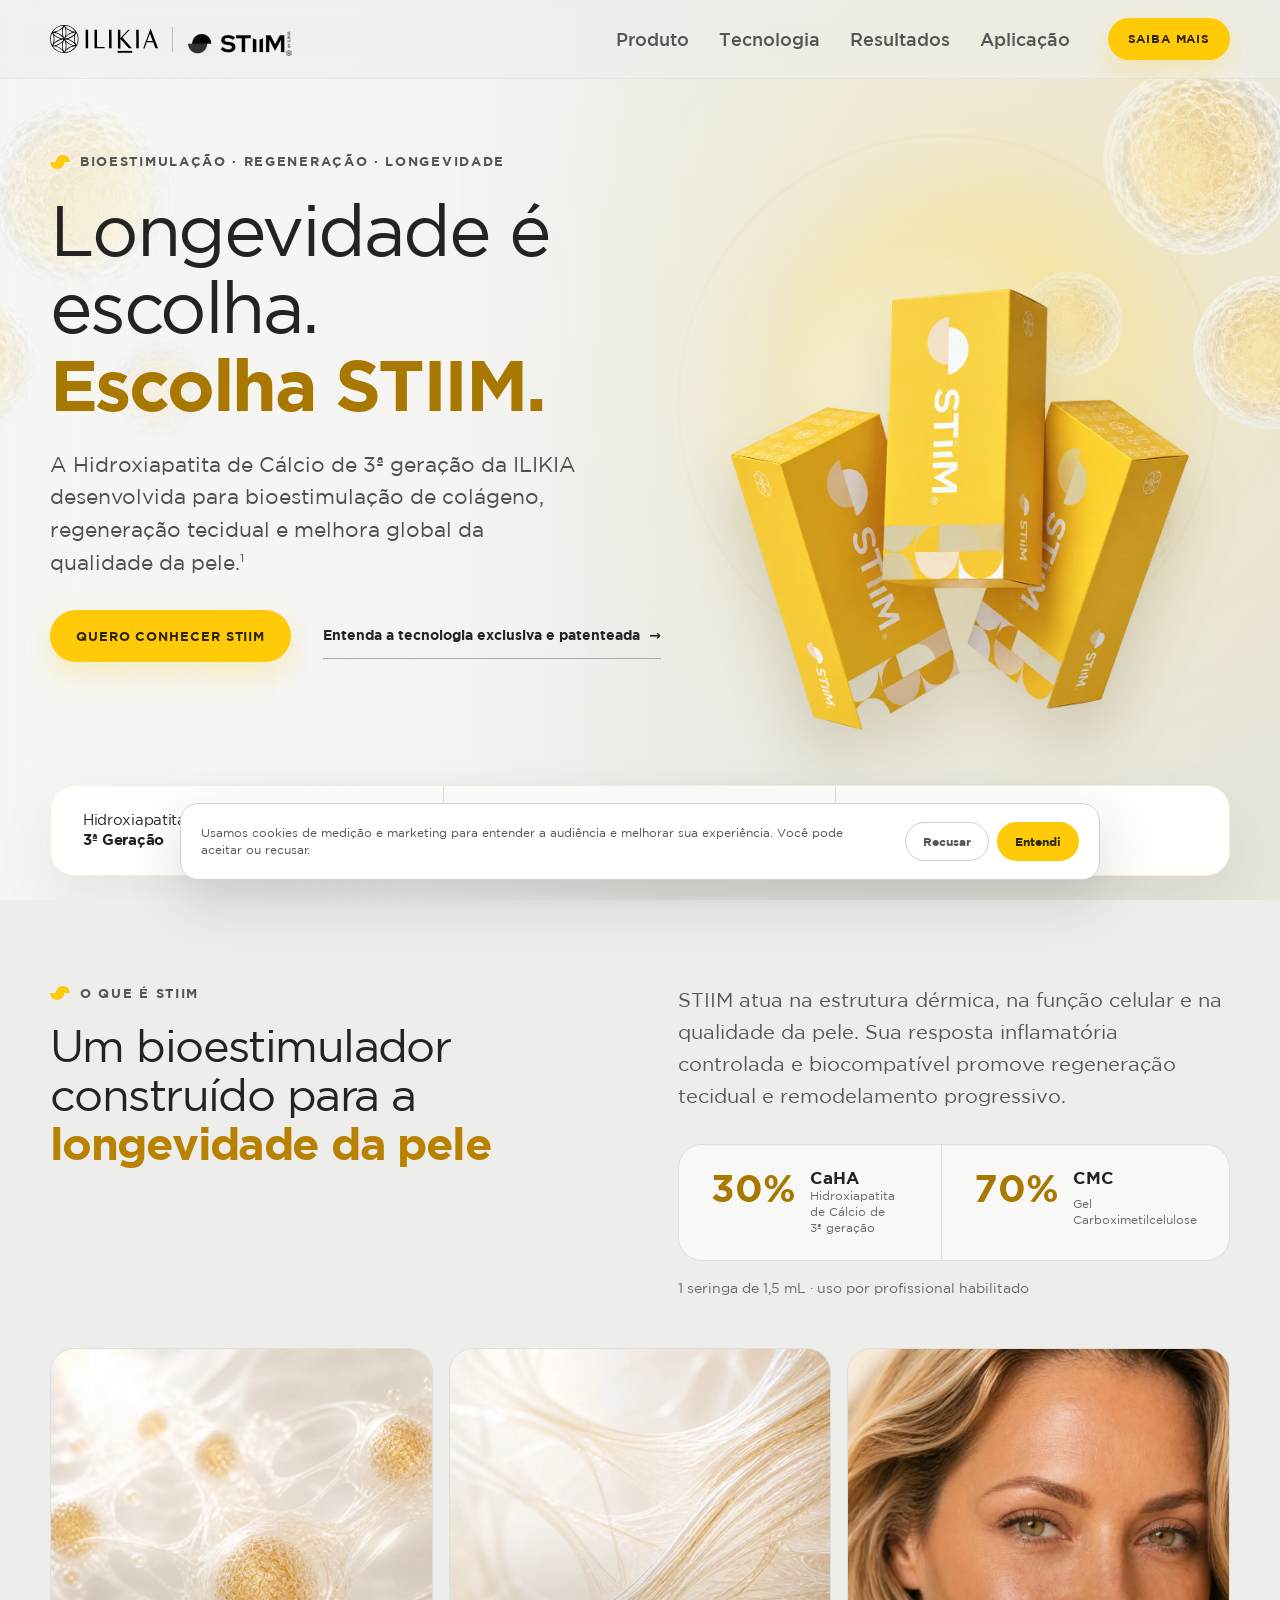
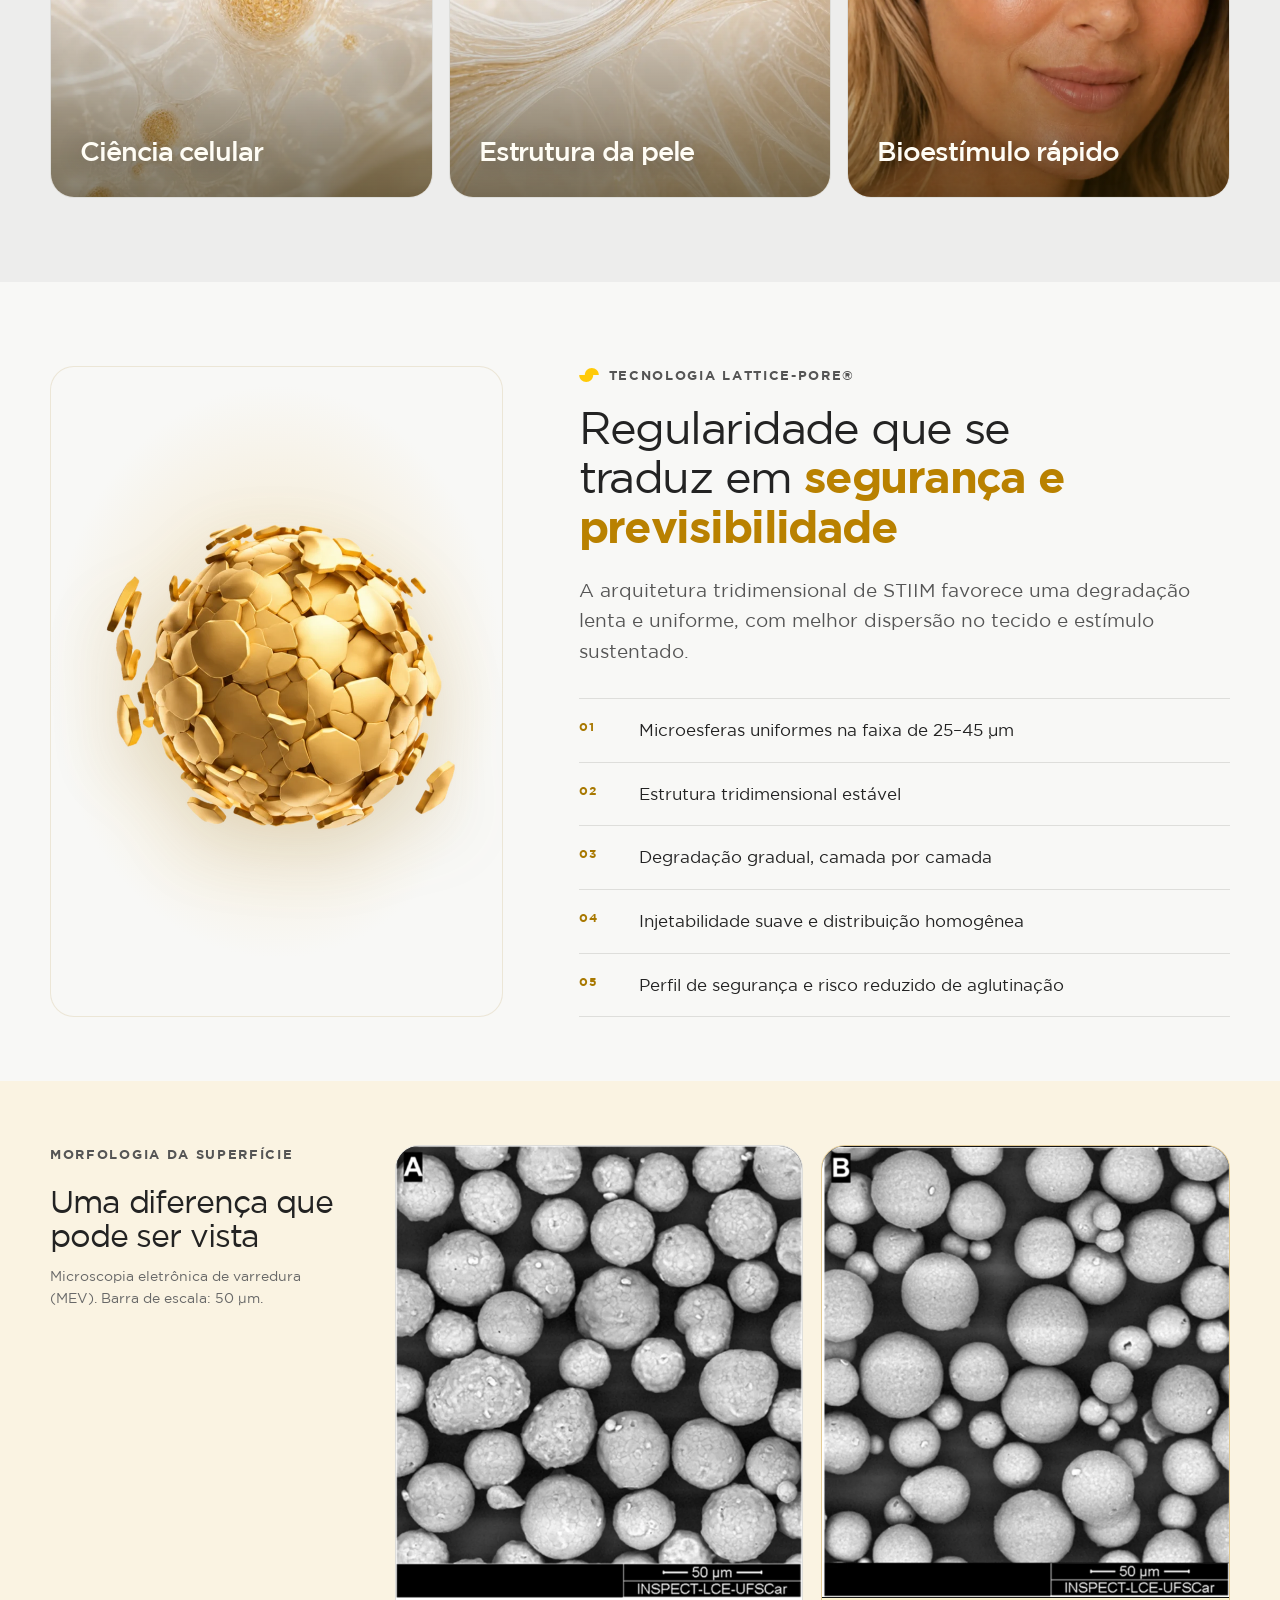
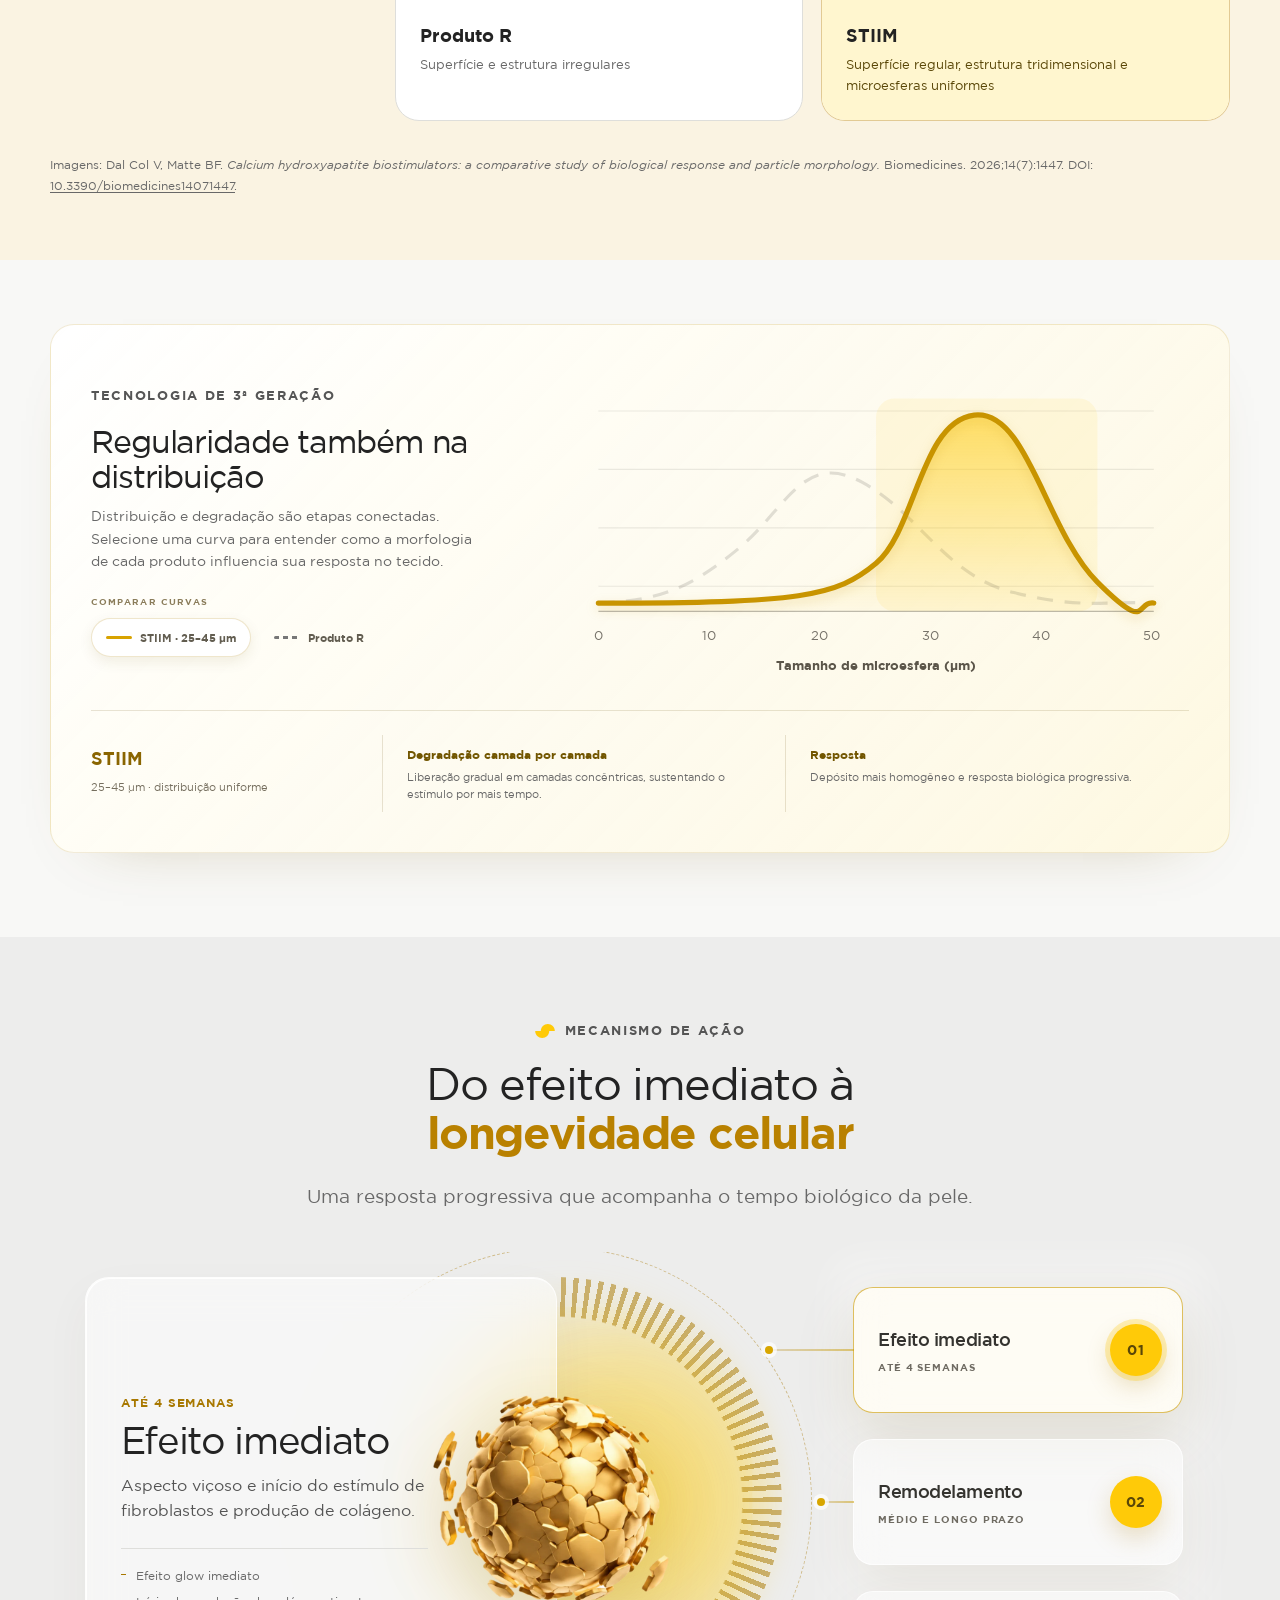
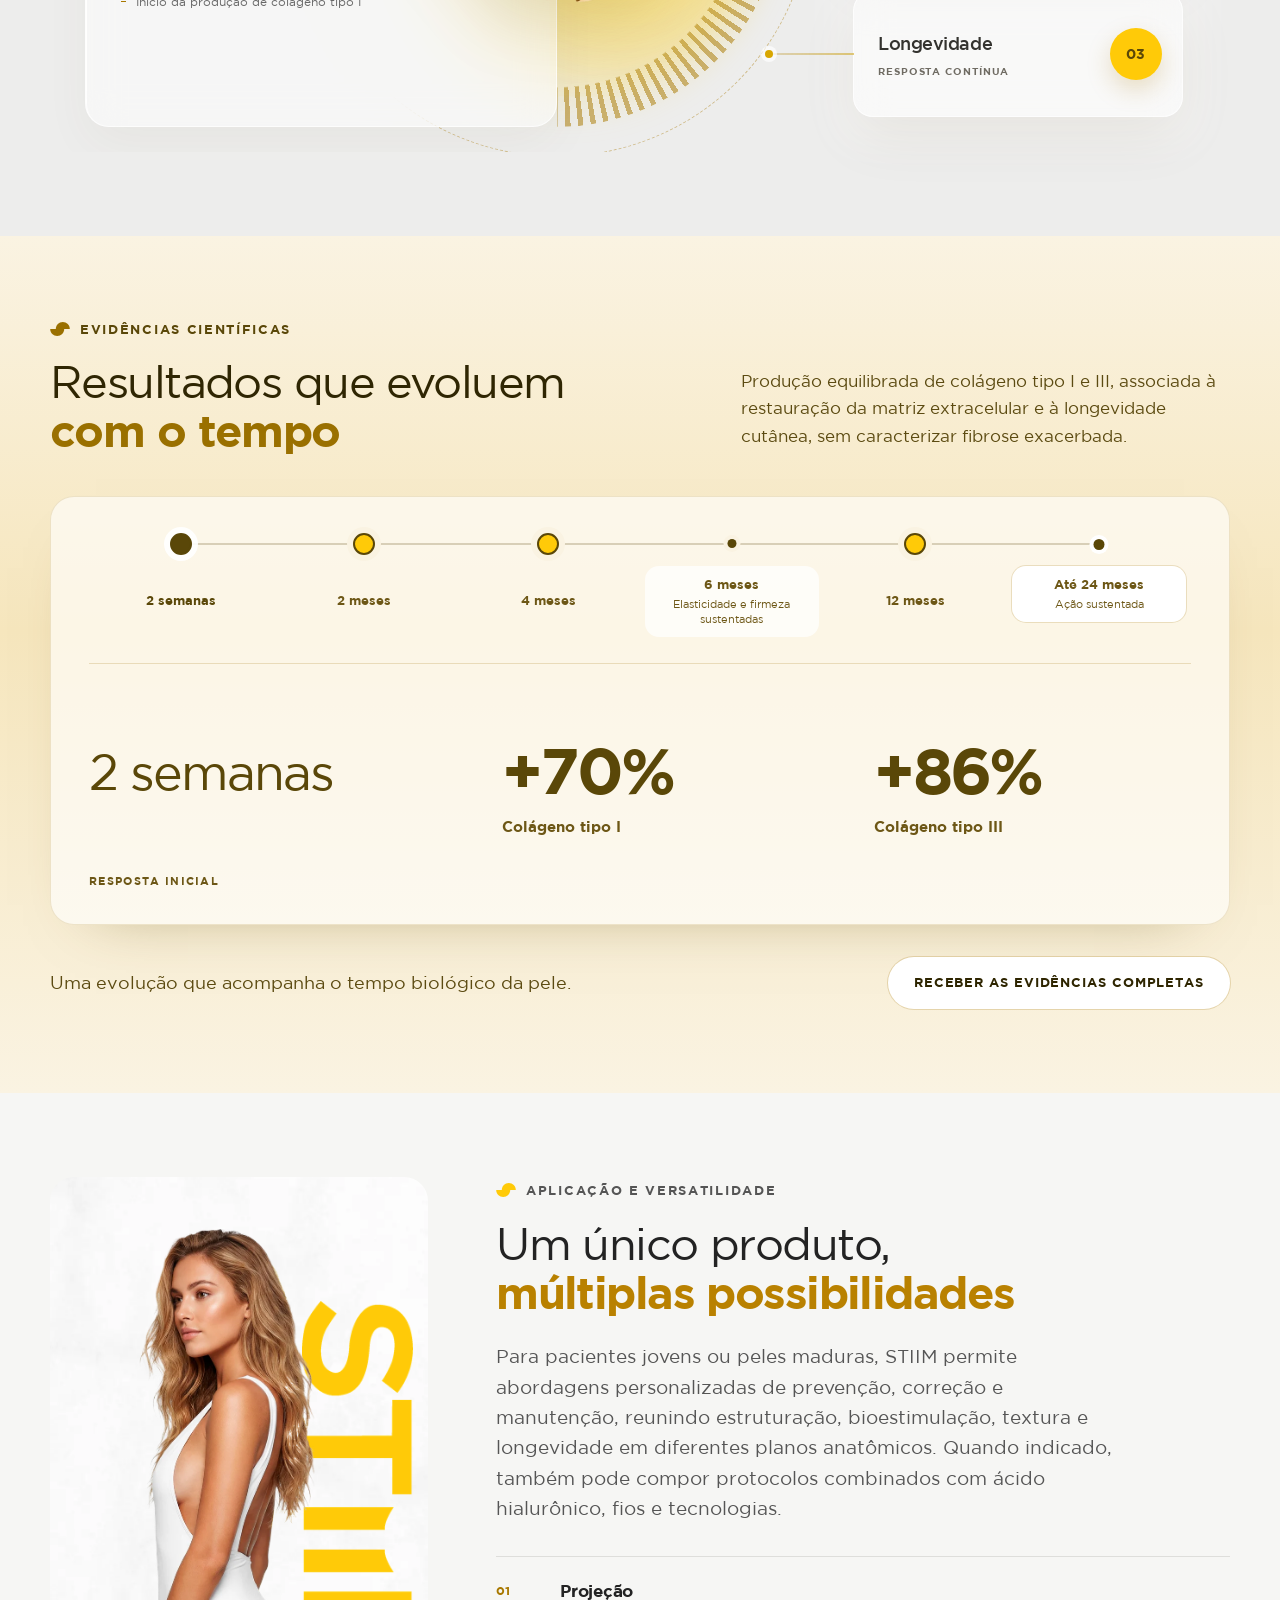
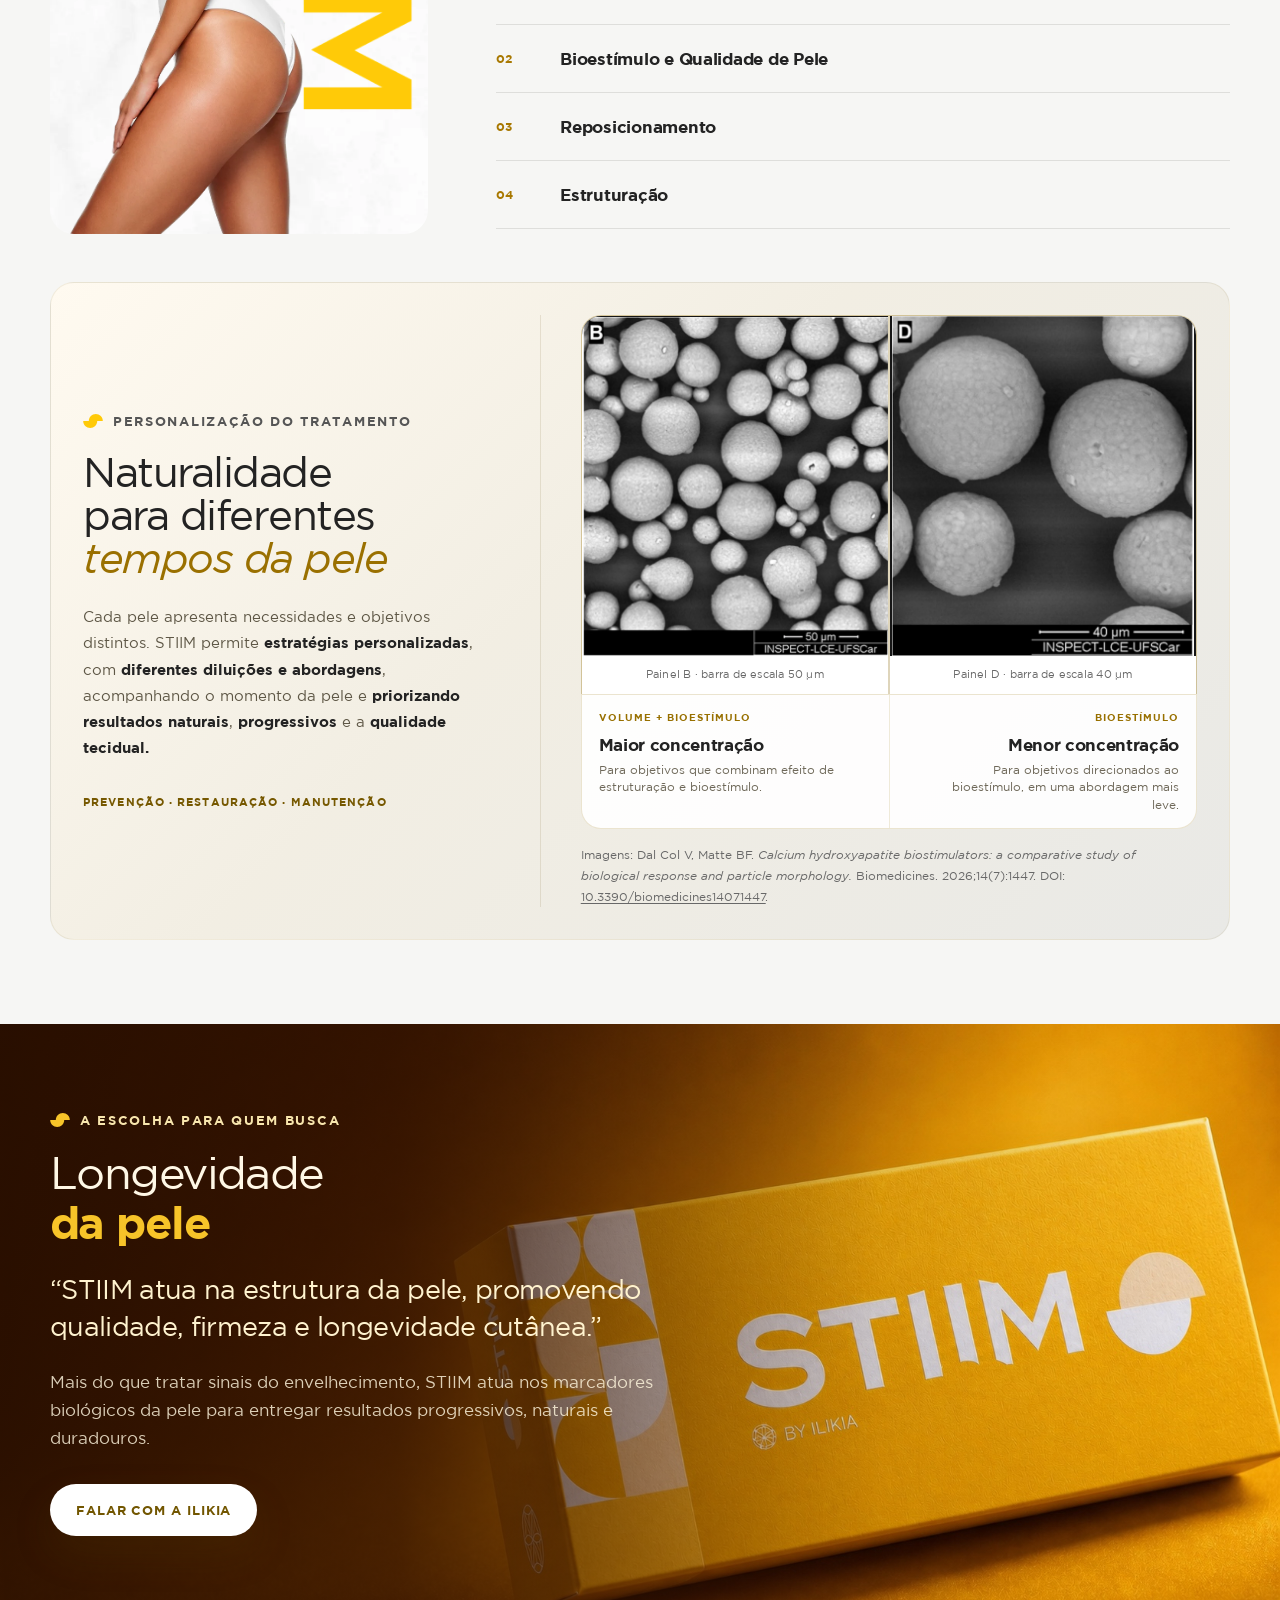
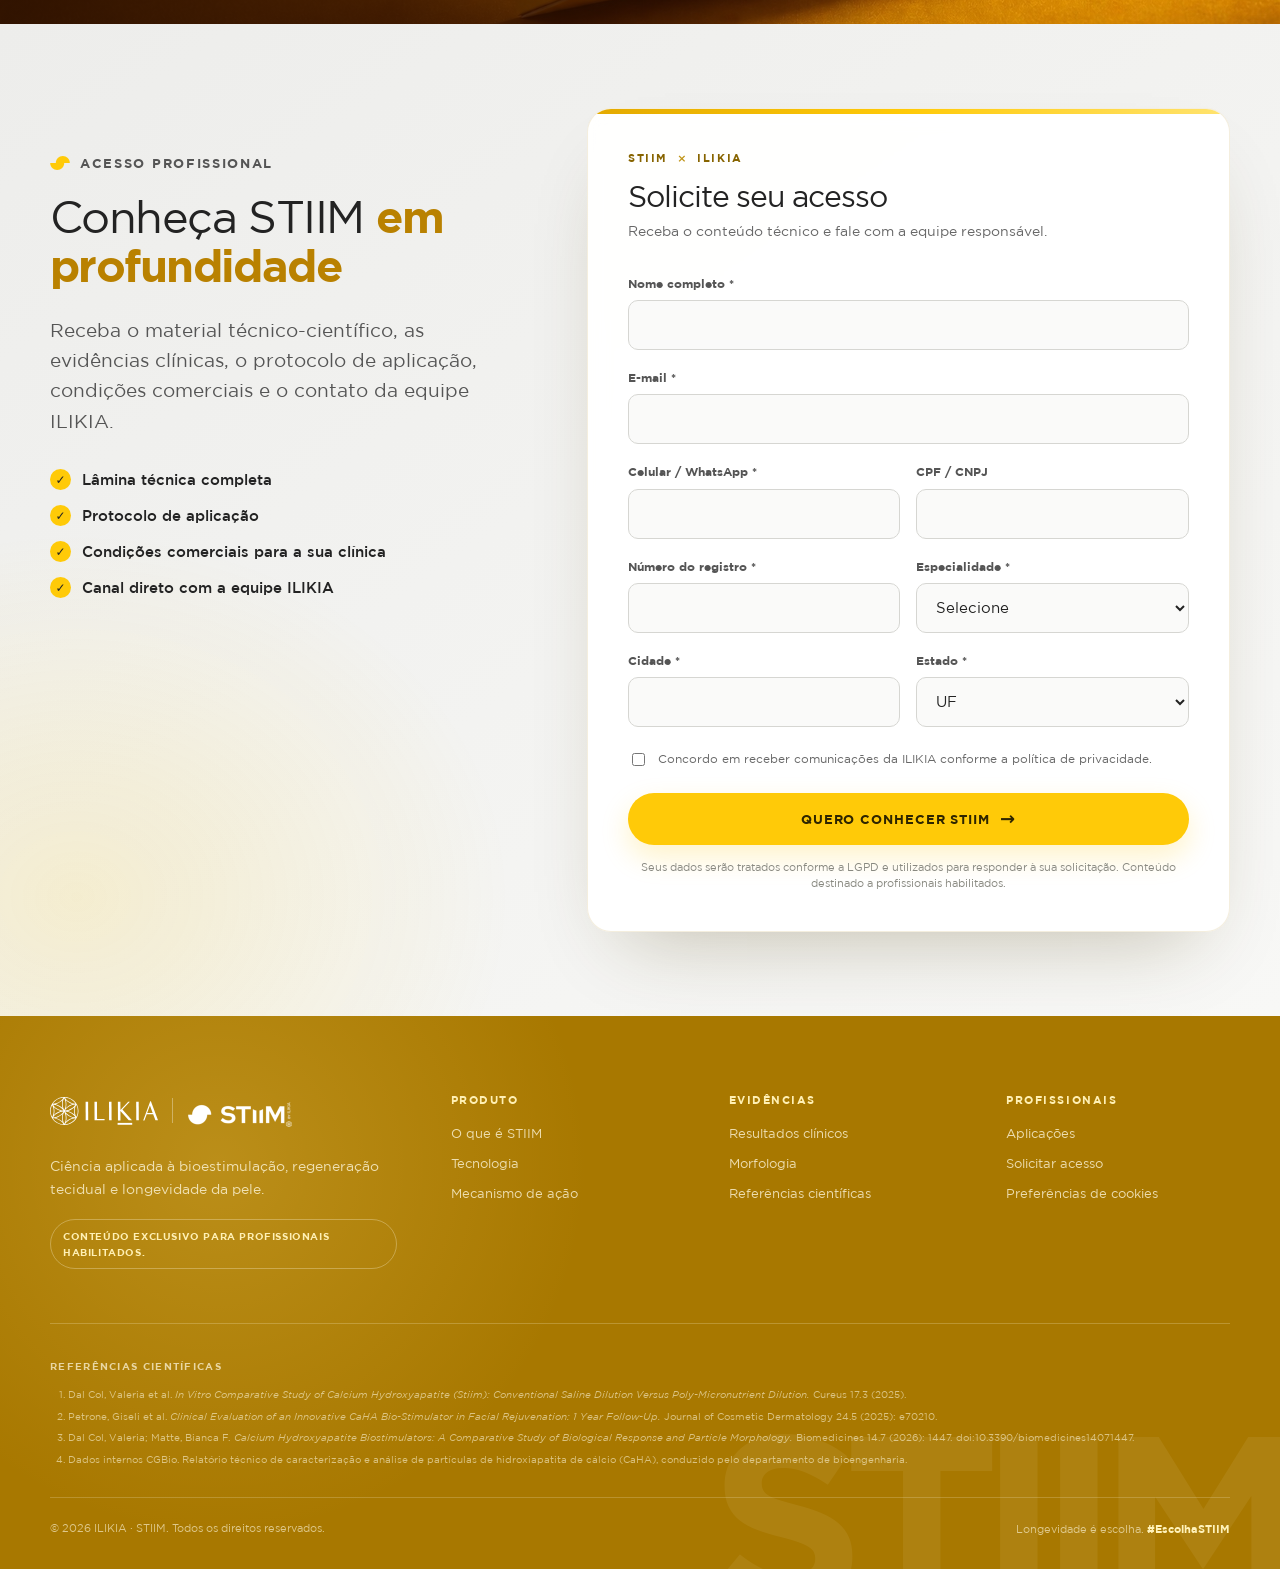
==== index.html @ 9bd3b68c "86ah19vv5: koko-build stiim-6dcb02e" ====
<!DOCTYPE html>
<html lang="pt-BR">
<head>
  <meta charset="UTF-8" />
  <meta name="viewport" content="width=device-width, initial-scale=1.0" />
  <title>STIIM by ILIKIA | Longevidade é escolha</title>
  <meta name="description" content="STIIM é o bioestimulador de Hidroxiapatita de Cálcio de 3ª geração da ILIKIA, desenvolvido para bioestimulação, regeneração tecidual e longevidade da pele." />
  <meta property="og:title" content="STIIM by ILIKIA | Longevidade é escolha" />
  <meta property="og:description" content="Ciência aplicada à longevidade da pele." />
  <meta property="og:type" content="website" />
  <meta property="og:image" content="assets/img/identidade-produto.png" />

  <meta name="koko-build" content="stiim-6dcb02e" />
  <link rel="preload" href="assets/fonts/GothamBook.woff2" as="font" type="font/woff2" crossorigin />
  <link rel="preload" href="assets/fonts/GOTHAM-BOLD.woff2" as="font" type="font/woff2" crossorigin />
  <link rel="stylesheet" href="styles-3ee0de91.css" />

  <script>window.__TRK__={brand:'ilikia',pixelId:'666277432116339',ga4Id:'',collect:'https://track-ilikia.koko.ag/collect'};</script>
  <noscript><img height="1" width="1" class="tracking-pixel" src="https://www.facebook.com/tr?id=666277432116339&amp;ev=PageView&amp;noscript=1" alt="" /></noscript>
</head>
<body>

<header class="site-header" id="siteHeader">
  <div class="container header-inner">
    <a href="#inicio" class="brand" aria-label="ILIKIA STIIM, início">
      <img src="assets/img/logo-ilikia.svg" alt="ILIKIA" width="108" height="31" />
      <span aria-hidden="true"></span>
      <img src="assets/img/logo-stiim-nav-dark.webp" alt="STIIM" width="146" height="33" />
    </a>
    <nav class="main-nav" id="mainNav" aria-label="Navegação principal">
      <a href="#produto">Produto</a>
      <a href="#tecnologia">Tecnologia</a>
      <a href="#resultados">Resultados</a>
      <a href="#aplicacao">Aplicação</a>
    </nav>
    <a href="#contato" class="button button-small header-cta">Saiba mais</a>
    <button class="menu-button" id="menuButton" type="button" aria-label="Abrir menu" aria-controls="mainNav" aria-expanded="false">
      <span></span><span></span>
    </button>
  </div>
</header>

<main>
  <section class="hero" id="inicio">
    <div class="hero-shade" aria-hidden="true"></div>
    <div class="hero-molecules hero-molecules-left" aria-hidden="true">
      <img src="assets/img/hero-moleculas.webp" alt="" width="1254" height="1254" />
    </div>
    <div class="hero-molecules hero-molecules-right" aria-hidden="true">
      <img src="assets/img/hero-moleculas.webp" alt="" width="1254" height="1254" />
    </div>
    <div class="container hero-grid">
      <!-- 18/09 (86ah19vv5): o produto passou para dentro do grid para ser centralizado na coluna
           que sobra a direita do texto (ver .hero-product no CSS). A imagem e a mesma. -->
      <div class="hero-product">
        <img src="assets/img/hero-caixas-limpas.webp?v=20260921" alt="Embalagens do bioestimulador STIIM" width="1324" height="1379" fetchpriority="high" />
      </div>
      <div class="hero-copy reveal">
        <p class="eyebrow"><span class="brand-dot"></span> Bioestimulação · Regeneração · Longevidade</p>
        <h1>Longevidade é escolha.<br /><strong>Escolha STIIM.</strong></h1>
        <p class="hero-lead">A Hidroxiapatita de Cálcio de 3ª geração da ILIKIA desenvolvida para bioestimulação de colágeno, regeneração tecidual e melhora global da qualidade&nbsp;da&nbsp;pele.<sup>1</sup></p>
        <div class="hero-actions">
          <a href="#contato" class="button">Quero conhecer STIIM</a>
          <a href="#tecnologia" class="text-link">Entenda a tecnologia exclusiva e <span class="text-link-tail">patenteada<span aria-hidden="true">→</span></span></a>
        </div>
      </div>
    </div>
    <div class="container benefit-strip reveal" aria-label="Principais benefícios">
      <!-- 18/09 (86ah19vv5): textos e pesos exatamente como o PDF da Mari (pag. 2). -->
      <div><span>Hidroxiapatita de Cálcio de</span><strong>3ª Geração</strong></div>
      <div><strong>Bioestímulo de Colágeno Rápido</strong><span>apenas 2 semanas após aplicação</span></div>
      <div><strong>Menor Risco de Edemas</strong><span>Segurança comprovada</span></div>
    </div>
  </section>

  <section class="section" id="produto">
    <div class="container split-grid">
      <div class="section-heading reveal">
        <p class="eyebrow"><span class="brand-dot"></span> O que é STIIM</p>
        <h2>Um bioestimulador construído para a <em>longevidade da pele</em></h2>
      </div>
      <div class="section-copy reveal">
        <p>STIIM atua na estrutura dérmica, na função celular e na qualidade da pele. Sua resposta inflamatória controlada e biocompatível promove regeneração tecidual e remodelamento progressivo.</p>
        <div class="formula" aria-label="Composição do STIIM">
          <div><strong>30%</strong><span>CaHA</span><small>Hidroxiapatita de Cálcio de 3ª&nbsp;geração</small></div>
          <div><strong>70%</strong><span>CMC</span><small>Gel Carboximetilcelulose</small></div>
        </div>
        <p class="meta">1 seringa de 1,5 mL · uso por profissional habilitado</p>
      </div>
    </div>

    <div class="container product-showcase">
      <div class="benefit-groups reveal">
        <article class="benefit-group" tabindex="0">
          <div class="benefit-card-inner">
            <figure class="benefit-card-front">
              <img src="assets/img/stiim-ciencia-celular.webp" alt="Microesferas douradas integradas a uma rede celular translúcida" width="1122" height="1402" loading="lazy" />
              <figcaption>Ciência celular</figcaption>
            </figure>
            <div class="benefit-group-copy benefit-card-back">
              <p class="benefit-kicker">Ciência celular</p>
              <ul>
                <li><div><h3>Bioestimulação</h3><p>Estímulo à produção de colágeno.</p></div></li>
                <li><div><h3>Renovação</h3><p>Favorece a renovação e a qualidade da pele.</p></div></li>
                <li><div><h3>Regeneração</h3><p>Restauração da matriz extracelular.</p></div></li>
              </ul>
            </div>
          </div>
        </article>
        <article class="benefit-group" tabindex="0">
          <div class="benefit-card-inner">
            <figure class="benefit-card-front">
              <img src="assets/img/stiim-estrutura-pele.webp" alt="Fibras translúcidas organizadas em uma estrutura dérmica densa" width="1122" height="1402" loading="lazy" />
              <figcaption>Estrutura da pele</figcaption>
            </figure>
            <div class="benefit-group-copy benefit-card-back">
              <p class="benefit-kicker">Estrutura da pele</p>
              <ul>
                <li><div><h3>Remodelamento</h3><p>Evolução progressiva da estrutura dérmica.</p></div></li>
                <li><div><h3>Longevidade</h3><p>Ativação celular e longevidade cutânea.</p></div></li>
                <li><div><h3>Firmeza</h3><p>Espessamento dérmico e sustentação.</p></div></li>
              </ul>
            </div>
          </div>
        </article>
        <!-- 19/08 (DOCX do cliente): este card abordava "resultado natural" e passa a
             abordar "Bioestímulo rápido": o tópico entra já aqui, e o aprofundamento
             segue mais abaixo, na linha do tempo do mecanismo de ação.
             A copy nova não traz claim nova: repete o que o painel "Efeito imediato ·
             Até 4 semanas" daquela mesma linha do tempo já afirma.
             As classes seguem com o nome antigo (-natural / naturality-*) de propósito:
             são 20 seletores espalhados por três media queries e renomear tudo seria um
             diff grande e arriscado só por causa do nome. -->
        <article class="benefit-group benefit-group-natural" tabindex="0">
          <div class="benefit-card-inner">
            <figure class="benefit-card-front">
              <img src="assets/img/stiim-resultado-natural.webp" alt="Retrato aproximado de mulher com pele natural" width="1122" height="1402" loading="lazy" />
              <figcaption>Bioestímulo rápido</figcaption>
            </figure>
            <div class="benefit-group-copy benefit-card-back">
              <p class="benefit-kicker">Bioestímulo rápido</p>
              <ul>
                <li class="naturality-story">
                  <div>
                    <h3>Resposta que começa cedo</h3>
                    <p class="naturality-manifesto">Não é só o depois.<br /><strong>É já nas primeiras semanas.</strong></p>
                    <p class="naturality-context">Em até 4 semanas, o estímulo de fibroblastos já se traduz em aspecto viçoso e no início da produção de colágeno tipo I. O mecanismo completo, do efeito imediato à longevidade, está logo abaixo.</p>
                  </div>
                </li>
              </ul>
            </div>
          </div>
        </article>
      </div>
    </div>
  </section>

  <section class="section technology" id="tecnologia">
    <div class="container technology-grid">
      <!-- 86ah19vv5: a esfera de vidro sai e entra a PARTICULA REAL tratada. A imagem vem
           da micrografia do proprio projeto: painel D da Figura 4 de Biomedicines
           2026;14(7):1447, a particula inteira do canto superior esquerdo, recortada com
           mascara e fundo transparente. As microesferas soltas em volta sao do painel B, que
           e o MESMO material do painel D - de proposito nao usei lascas dos paineis A e C,
           que sao o produto comparador.
           Tratamento: colorizacao dourada fosca sobre a foto, sem redesenhar. A rampa para
           em 247,234,200, entao nao existe branco puro, nao existe reflexo especular e nao
           volta a cara de vidro. A textura de placas continua com o contraste da micrografia.
           As secoes cientificas nao mudam: a g004 segue em preto e branco. -->
      <figure class="identity-card identity-card--particula reveal">
        <!-- 11/09 (86ah19vv5): a esfera texturizada anterior "nao parecia molecula" (Mari).
             Entrou a imagem que ela mandou (esfera dourada de placas com lascas), so com o
             fundo branco recortado para alfa (floodfill + erode 1px), sem recolorir. Recorte
             quadrado com a esfera em ~70% do quadro, como o tamanho aprovado. 800 no src e
             1600 no srcset para telas 2x; o mesmo arquivo de 800 serve o bloco Longevidade. -->
        <img src="assets/img/lattice-pore-molecula-8e7504-800.webp" srcset="assets/img/lattice-pore-molecula-8e7504-800.webp 800w, assets/img/lattice-pore-molecula-8e7504-1600.webp 1600w" sizes="(max-width: 768px) 80vw, 480px" alt="Molécula STiiM: esfera dourada formada por placas, com lascas soltas ao redor" width="800" height="800" loading="lazy" />
      </figure>
      <div class="technology-copy reveal">
        <p class="eyebrow"><span class="brand-dot"></span> Tecnologia Lattice-Pore®</p>
        <h2>Regularidade que se traduz em <em>segurança e previsibilidade</em></h2>
        <p>A arquitetura tridimensional de STIIM favorece uma degradação lenta e uniforme, com melhor dispersão no tecido e estímulo sustentado.</p>
        <ul class="feature-list">
          <li><span>01</span>Microesferas uniformes na faixa de 25–45 µm</li>
          <li><span>02</span>Estrutura tridimensional estável</li>
          <li><span>03</span>Degradação gradual, camada por camada</li>
          <li><span>04</span>Injetabilidade suave e distribuição homogênea</li>
          <li><span>05</span>Perfil de segurança e risco reduzido de aglutinação</li>
        </ul>
      </div>
    </div>

    <!-- 18/09 (86ah19vv5): a comparacao virou faixa propria (fundo creme, borda a borda) e o card do
         grafico saiu de dentro dela: sao tres leituras (Regularidade / Produto R x STIIM / grafico). -->
    <div class="comparison-band">
    <div class="container comparison reveal">
      <div class="comparison-heading">
        <p class="eyebrow">Morfologia da superfície</p>
        <h3>Uma diferença que pode ser vista</h3>
        <p>Microscopia eletrônica de varredura (MEV). Barra de escala: 50 µm.</p>
      </div>
      <!-- 86ah19vv5: o cliente pediu de volta as MICROGRAFIAS REAIS, em preto e branco,
           sem colorizar. As duas imagens sao recortes da Figura 4 de Biomedicines
           2026;14(7):1447 - paineis A e B, cortados no limite do painel, sem retoque, sem
           mudanca de contraste e sem redimensionar fora de proporcao. A letra do painel, a
           barra de escala (50 um) e a etiqueta do laboratorio ficam visiveis de proposito:
           e o que torna a citacao verificavel.
           ATENCAO, PENDENCIA QUE CONTINUA ABERTA: o artigo identifica os dois materiais como
           "Sample R" e "Sample S", sem nomear marcas. A atribuicao painel->produto segue a
           descricao do cliente (irregular = produto comparador, regular = STIIM). O pedido
           de trocar o rotulo antigo por "Produto R" REFORCA essa leitura (R = Sample R do artigo),
           mas ainda nao e leitura da legenda da Figura 4. Confirmar antes de publicar. -->
      <figure>
        <img src="assets/img/fig4a-produtoR.webp" alt="Micrografia eletrônica de varredura do Produto R: microesferas de hidroxiapatita de cálcio com superfície e estrutura irregulares. Painel A da Figura 4, barra de escala de 50 micrômetros" width="1232" height="1368" loading="lazy" />
        <figcaption><strong>Produto R</strong><span>Superfície e estrutura irregulares</span></figcaption>
      </figure>
      <figure class="is-stiim">
        <img src="assets/img/fig4b-stiim.webp" alt="Micrografia eletrônica de varredura de STIIM: microesferas de hidroxiapatita de cálcio uniformes, com superfície regular. Painel B da Figura 4, barra de escala de 50 micrômetros" width="1236" height="1368" loading="lazy" />
        <figcaption><strong>STIIM</strong><span>Superfície regular, estrutura tridimensional e microesferas uniformes</span></figcaption>
      </figure>
      <p class="comparison-credit">Imagens: Dal Col V, Matte BF. <cite>Calcium hydroxyapatite biostimulators: a comparative study of biological response and particle morphology.</cite> Biomedicines. 2026;14(7):1447. DOI: <a href="https://doi.org/10.3390/biomedicines14071447" rel="nofollow noopener" target="_blank">10.3390/biomedicines14071447</a>.</p>
    </div>
    </div>
    <div class="container particle-distribution reveal" data-particle-distribution data-active-series="stiim">
        <div class="particle-distribution-copy">
          <p class="eyebrow">Tecnologia de 3ª geração</p>
          <h3>Regularidade também na distribuição</h3>
          <p>Distribuição e degradação são etapas conectadas. Selecione uma curva para entender como a morfologia de cada produto influencia sua resposta no tecido.</p>
          <p class="distribution-control-label">Comparar curvas</p>
          <div class="distribution-legend" role="group" aria-label="Comparar curvas de distribuição">
            <button type="button" data-distribution-series="stiim" aria-pressed="true"><i class="legend-stiim" aria-hidden="true"></i>STIIM · 25–45 µm</button>
            <button type="button" data-distribution-series="product" aria-pressed="false"><i class="legend-product" aria-hidden="true"></i>Produto R</button>
          </div>
        </div>
        <figure class="distribution-chart">
          <svg viewBox="0 0 620 300" role="img" aria-labelledby="distribution-title distribution-desc">
            <title id="distribution-title">Distribuição comparativa do tamanho das microesferas</title>
            <desc id="distribution-desc">A curva de STIIM é mais estreita e concentrada entre 25 e 45 micrômetros; a curva do Produto R é mais dispersa.</desc>
            <defs>
              <linearGradient id="stiimChartFill" x1="0" y1="0" x2="0" y2="1">
                <stop offset="0%" stop-color="#ffca08" stop-opacity=".55" />
                <stop offset="100%" stop-color="#ffca08" stop-opacity=".03" />
              </linearGradient>
            </defs>
            <g class="chart-grid" aria-hidden="true">
              <line x1="54" y1="44" x2="586" y2="44" /><line x1="54" y1="100" x2="586" y2="100" />
              <line x1="54" y1="156" x2="586" y2="156" /><line x1="54" y1="212" x2="586" y2="212" />
            </g>
            <rect class="chart-range" x="320" y="32" width="212" height="204" rx="18" />
            <path class="chart-product-line" pathLength="1" d="M54 228 C112 226 142 214 188 176 S250 82 306 112 S386 202 452 218 S532 226 586 228" />
            <path class="chart-stiim-area" d="M54 228 C248 228 282 222 320 190 S363 54 414 48 S482 158 532 208 S568 226 586 228 L586 236 L54 236 Z" />
            <path class="chart-stiim-line" pathLength="1" d="M54 228 C248 228 282 222 320 190 S363 54 414 48 S482 158 532 208 S568 226 586 228" />
            <path class="chart-hit chart-hit-product" tabindex="0" role="button" aria-label="Exibir detalhes do Produto R" aria-pressed="false" data-distribution-series="product" d="M54 228 C112 226 142 214 188 176 S250 82 306 112 S386 202 452 218 S532 226 586 228" />
            <path class="chart-hit chart-hit-stiim" tabindex="0" role="button" aria-label="Exibir detalhes de STIIM" aria-pressed="true" data-distribution-series="stiim" d="M54 228 C248 228 282 222 320 190 S363 54 414 48 S482 158 532 208 S568 226 586 228" />
            <line class="chart-axis" x1="54" y1="236" x2="586" y2="236" />
            <g class="chart-labels" aria-hidden="true">
              <text x="54" y="263">0</text><text x="160" y="263">10</text><text x="266" y="263">20</text>
              <text x="372" y="263">30</text><text x="478" y="263">40</text><text x="584" y="263">50</text>
              <text class="chart-unit" x="320" y="292">Tamanho de microesfera (µm)</text>
            </g>
          </svg>
        </figure>
        <div class="distribution-insight" aria-live="polite">
          <article data-distribution-panel="stiim">
            <p><span>STIIM</span><small>25–45 µm · distribuição uniforme</small></p>
            <div><strong>Degradação camada por camada</strong><span>Liberação gradual em camadas concêntricas, sustentando o estímulo por mais tempo.</span></div>
            <div><strong>Resposta</strong><span>Depósito mais homogêneo e resposta biológica progressiva.</span></div>
          </article>
          <article data-distribution-panel="product" hidden>
            <p><span>Produto R</span><small>Distribuição mais ampla e irregular</small></p>
            <div><strong>Degradação heterogênea</strong><span>Superfície e estrutura irregulares.</span></div>
            <div><strong>Resposta</strong><span>Menor uniformidade na dispersão e no padrão de degradação.</span></div>
          </article>
        </div>
    </div>
  </section>

  <section class="section mechanism" id="mecanismo">
    <div class="container centered-heading reveal">
      <p class="eyebrow"><span class="brand-dot"></span> Mecanismo de ação</p>
      <h2>Do efeito imediato à <em>longevidade celular</em></h2>
      <p>Uma resposta progressiva que acompanha o tempo biológico da pele.</p>
    </div>
    <div class="container mechanism-expansion reveal" data-mechanism-expansion>
      <div class="mechanism-visual">
        <div class="mechanism-field" aria-hidden="true"><i></i><i></i><i></i><img class="mechanism-molecule" src="assets/img/lattice-pore-molecula-8e7504-800.webp" alt="" width="800" height="800" loading="lazy" /><span>Ação<br />progressiva</span></div>
        <div class="mechanism-glass-tabs" role="tablist" aria-label="Níveis do mecanismo de ação">
          <button class="mechanism-glass-stage" type="button" role="tab" id="mechanism-tab-1" aria-controls="mechanism-panel-1" aria-selected="true" tabindex="0" data-mechanism-index="0"><b>01</b><span>Efeito imediato<small>Até 4 semanas</small></span></button>
          <button class="mechanism-glass-stage" type="button" role="tab" id="mechanism-tab-2" aria-controls="mechanism-panel-2" aria-selected="false" tabindex="-1" data-mechanism-index="1"><b>02</b><span>Remodelamento<small>Médio e longo prazo</small></span></button>
          <button class="mechanism-glass-stage" type="button" role="tab" id="mechanism-tab-3" aria-controls="mechanism-panel-3" aria-selected="false" tabindex="-1" data-mechanism-index="2"><b>03</b><span>Longevidade<small>Resposta contínua</small></span></button>
        </div>
      </div>
      <div class="mechanism-details" aria-live="polite">
        <article id="mechanism-panel-1" role="tabpanel" aria-labelledby="mechanism-tab-1" data-mechanism-panel="0">
          <p class="step-time">Até 4 semanas</p>
          <h3>Efeito imediato</h3>
          <p>Aspecto viçoso e início do estímulo de fibroblastos e produção de colágeno.</p>
          <ul class="step-points"><li>Efeito glow imediato</li><li>Início da produção de colágeno tipo I</li></ul>
        </article>
        <article id="mechanism-panel-2" role="tabpanel" aria-labelledby="mechanism-tab-2" data-mechanism-panel="1" hidden>
          <p class="step-time">Médio e longo prazo · até 24 meses</p>
          <h3>Remodelamento</h3>
          <p>Bioestimulação, reposicionamento dos tecidos e melhora da qualidade da pele.</p>
          <ul class="step-points"><li>Neocolagênese e aumento da espessura dérmica</li><li>Restauração da matriz extracelular</li><li>Firmeza e sustentação natural</li></ul>
        </article>
        <article id="mechanism-panel-3" role="tabpanel" aria-labelledby="mechanism-tab-3" data-mechanism-panel="2" hidden>
          <p class="step-time">Resposta contínua</p>
          <h3>Longevidade</h3>
          <p>Regeneração profunda e modulação de marcadores associados à juventude biológica.<sup>1</sup></p>
          <ul class="step-points"><li>Proteção e homeostase celular</li><li>Metabolismo mitocondrial</li><li>Ativação de SIRT-1, SIRT-3 e FOXO3</li></ul>
          <dl class="mechanism-gene" aria-label="Atuação dos marcadores associados à longevidade celular">
            <div><dt>SIRT-1</dt><dd>Proteção celular e processos metabólicos</dd></div>
            <div><dt>SIRT-3</dt><dd>Metabolismo mitocondrial e homeostase energética</dd></div>
            <div><dt>FOXO3</dt><dd>Homeostase e modulação de processos inflamatórios</dd></div>
          </dl>
        </article>
      </div>
    </div>
  </section>

  <section class="section results" id="resultados">
    <div class="container results-heading reveal">
      <p class="eyebrow"><span class="brand-dot"></span> Evidências científicas</p>
      <h2>Resultados que evoluem <em>com o tempo</em></h2>
      <p>Produção equilibrada de colágeno tipo I e III, associada à restauração da matriz extracelular e à longevidade cutânea, sem caracterizar fibrose exacerbada.</p>
    </div>
    <div class="container evidence-timeline reveal" data-evidence-timeline>
      <div class="timeline-scroll">
        <div class="timeline-nav" role="tablist" aria-label="Evolução dos resultados ao longo do tempo">
          <button type="button" role="tab" id="timeline-tab-1" aria-controls="timeline-panel-1" aria-selected="true" data-timeline-position="0" tabindex="0"><i aria-hidden="true"></i><span>2 semanas</span></button>
          <button type="button" role="tab" id="timeline-tab-2" aria-controls="timeline-panel-2" aria-selected="false" data-timeline-position="1" tabindex="-1"><i aria-hidden="true"></i><span>2 meses</span></button>
          <button type="button" role="tab" id="timeline-tab-3" aria-controls="timeline-panel-3" aria-selected="false" data-timeline-position="2" tabindex="-1"><i aria-hidden="true"></i><span>4 meses</span></button>
          <div class="timeline-milestone timeline-note" data-timeline-position="3" role="presentation"><i aria-hidden="true"></i><div class="milestone-copy"><span>6 meses</span><small>Elasticidade e firmeza sustentadas</small></div></div>
          <button type="button" role="tab" id="timeline-tab-5" aria-controls="timeline-panel-5" aria-selected="false" data-timeline-position="4" tabindex="-1"><i aria-hidden="true"></i><span>12 meses</span></button>
          <div class="timeline-milestone timeline-end" data-timeline-position="5" role="presentation"><i aria-hidden="true"></i><div class="milestone-copy"><span>Até 24 meses</span><small>Ação sustentada</small></div></div>
        </div>
      </div>
      <div class="timeline-stage">
        <section class="timeline-panel is-active" role="tabpanel" id="timeline-panel-1" aria-labelledby="timeline-tab-1" data-period="2 semanas">
          <p class="timeline-kicker">Resposta inicial</p>
          <div class="timeline-metrics">
            <article><strong>+70%</strong><span>Colágeno tipo I</span></article>
            <article><strong>+86%</strong><span>Colágeno tipo III</span></article>
          </div>
        </section>
        <section class="timeline-panel" role="tabpanel" id="timeline-panel-2" aria-labelledby="timeline-tab-2" data-period="2 meses" hidden>
          <p class="timeline-kicker">Picos de produção</p>
          <div class="timeline-metrics">
            <article><strong>+449%</strong><span>Colágeno tipo I</span></article>
            <article><strong>+457%</strong><span>Colágeno tipo III</span></article>
          </div>
        </section>
        <section class="timeline-panel" role="tabpanel" id="timeline-panel-3" aria-labelledby="timeline-tab-3" data-period="4 meses" hidden>
          <p class="timeline-kicker">Evolução clínica e estrutural</p>
          <div class="timeline-metrics timeline-metrics-three">
            <article><strong>+51%</strong><span>Espessura dérmica</span></article>
            <article><strong>85%</strong><span>Melhora estética visível</span></article>
            <article><strong>81%</strong><span>Melhora clínica</span></article>
          </div>
        </section>
        <section class="timeline-panel" role="tabpanel" id="timeline-panel-5" aria-labelledby="timeline-tab-5" data-period="12 meses" hidden>
          <p class="timeline-kicker">Percepção e manutenção dos resultados</p>
          <div class="timeline-metrics timeline-metrics-three">
            <article><strong>94%</strong><span>Benefícios percebidos</span></article>
            <article><strong>75%</strong><span>Resultados mantidos</span></article>
            <article class="timeline-text-result"><strong>2D/3D</strong><span>Melhora do contorno facial nas avaliações</span></article>
          </div>
        </section>
      </div>
    </div>
    <div class="container results-action reveal">
      <p>Uma evolução que acompanha o tempo biológico da pele.</p>
      <a href="#contato" class="button button-light">Receber as evidências completas</a>
    </div>
  </section>

  <section class="section application" id="aplicacao">
    <div class="container application-grid">
      <!-- 86ah19vv5 (rodada de busca de asset): a foto aprovada FOI encontrada em alta.
           Origem: "VA STIIM.pdf" (Drive, KV STIIM > Saida), pagina 6 "Indicacoes e areas de
           tratamento" - a imagem embutida sai em 2480x3508 a 300 dpi. E a mesma modelo, mesma
           pose, mesmo maio e mesmo fundo de marmore do slide 400GRAUS que o cliente marcou no
           PDF de ajustes; o print do PDF tinha so 768x432 porque e captura de tela do slide.
           A mesma foto aparece tambem em "CAMPANHA STIIM - APRO DE CRIATIVOS.pptx" (image12,
           1080x1920). Usei a do VA por ser a de maior resolucao e a oficial.
           Recorte: 2480x3100 a partir de y=300, so recorte, sem distorcer e sem retoque. E o
           recorte mais fechado que mantem a modelo inteira em 4:5, que e a proporcao do card.

           OS PONTOS NO ROSTO SAIRAM JUNTO, E E CONSEQUENCIA DIRETA DA TROCA: eles marcavam
           regiao malar, contorno facial e mandibula por coordenadas percentuais sobre um
           retrato. Sobre uma foto de corpo eles cairiam em lugar nenhum, e manter nome de
           sitio anatomico apontando para o lugar errado seria pior do que nao ter ponto.
           A leitura da secao agora e a mesma do slide do cliente: foto + as quatro
           finalidades ao lado. Ver relatorio. -->
      <!-- 21/09 (86ah19vv5): a foto do VA (pag. 6) vinha achatada num raster so: marmore + palavra STIIM
           amarela + modelo. Enquanto fosse UMA imagem, centralizar a modelo escondia a palavra atras do
           corpo dela. Agora sao TRES camadas independentes, todas tiradas do material oficial, sem gerar
           imagem nova:
             1) fundo: trecho de marmore puro da propria foto (aplicacao-marmore.webp, background do card);
             2) palavra: as letras STiiM do logotipo oficial (logo-stiim-dark.png), pintadas com o amarelo
                da marca e giradas 90 graus, como no VA (stiim-letras-vertical.png);
             3) modelo: recorte com alfa da mesma foto (aplicacao-modelo-recorte.webp), corpo inteiro ate
                onde a foto vai. Posicao pelo EIXO DO TRONCO (64,59% da largura do recorte), nao pela
                caixa, porque o cabelo puxa a caixa para a esquerda.
           As proporcoes ficam em variaveis no CSS (.model-card). -->
      <figure class="model-card application-map reveal" data-application-map>
        <img class="model-card-word" src="assets/img/stiim-letras-vertical.png" alt="" width="246" height="900" loading="lazy" aria-hidden="true" />
        <img class="model-card-model" src="assets/img/aplicacao-modelo-recorte.webp" alt="Modelo do material oficial de STIIM, em pé, de perfil" width="565" height="1400" loading="lazy" />
      </figure>
      <div class="application-copy reveal">
        <p class="eyebrow"><span class="brand-dot"></span> Aplicação e versatilidade</p>
        <h2>Um único produto, <em>múltiplas possibilidades</em></h2>
        <p>Para pacientes jovens ou peles maduras, STIIM permite abordagens personalizadas de prevenção, correção e manutenção, reunindo estruturação, bioestimulação, textura e longevidade em diferentes planos anatômicos. Quando indicado, também pode compor protocolos combinados com ácido hialurônico, fios e tecnologias.</p>
        <!-- 86ah19vv5: a lista numerada passa a trazer EXATAMENTE as quatro expressoes que o
             cliente pediu no PDF: Projecao; Bioestimulo e Qualidade de Pele; Reposicionamento;
             Estruturacao. Sao finalidades de tratamento, nao sitios anatomicos.
             Por isso a lista deixou de ser botao e de carregar data-application-index: parear
             uma finalidade com um ponto do rosto ("Projecao" = regiao malar, por exemplo)
             seria afirmar uma indicacao que nenhuma fonte do projeto sustenta. Os pontos do
             mapa continuam interativos e continuam nomeando a propria area, do lado da foto.
             As linhas de apoio antigas (anatomicas) sairam junto com os titulos antigos; se o
             cliente quiser uma descricao por finalidade, ela precisa vir dele - ver relatorio. -->
        <ol class="area-list" aria-label="Possibilidades de tratamento com STIIM">
          <li><span>01</span><span class="area-copy"><strong>Projeção</strong></span></li>
          <li><span>02</span><span class="area-copy"><strong>Bioestímulo e Qualidade de Pele</strong></span></li>
          <li><span>03</span><span class="area-copy"><strong>Reposicionamento</strong></span></li>
          <li><span>04</span><span class="area-copy"><strong>Estruturação</strong></span></li>
        </ol>
      </div>
    </div>
    <div class="container application-insights">
      <article class="patient-profile reveal">
        <p class="eyebrow"><span class="brand-dot"></span> Personalização do tratamento</p>
        <h3>Naturalidade para diferentes <em>tempos da pele</em></h3>
        <!-- 18/09 (86ah19vv5): paragrafo e negritos exatamente como o PDF da Mari (pag. 8). -->
        <p>Cada pele apresenta necessidades e objetivos distintos. STIIM permite <b>estratégias personalizadas</b>, com <b>diferentes diluições e abordagens</b>, acompanhando o momento da pele e <b>priorizando resultados naturais</b>, <b>progressivos</b> e a <b>qualidade tecidual.</b></p>
        <strong class="patient-profile-pillars">Prevenção · Restauração · Manutenção</strong>
      </article>
      <div class="concentration-panel reveal">
        <!-- 86ah19vv5: o cliente pediu para trocar as duas ilustracoes por estas micrografias
             (paineis B e D da Figura 4) e para colocar a referencia embaixo. Feito.
             DUAS COISAS QUE MUDARAM JUNTO, E O MOTIVO:
             1) O comparador era um slider de cortina. Com micrografia isso escondia
                justamente o que nao pode sumir: no corte padrao de 50% a barra de escala do
                painel B e a letra do painel D ficam fora da tela. Virou par lado a lado, que
                mostra os dois paineis inteiros, com letra, escala e etiqueta do laboratorio.
             2) No artigo, B e D sao AMPLIACOES DIFERENTES (50 um e 40 um) da morfologia, nao
                duas concentracoes. Por isso nenhuma legenda daqui diz que a imagem representa
                uma concentracao: as imagens sao rotuladas pelo painel e pela escala, e quem
                fala de maior e menor concentracao sao os dois cards de texto abaixo, que sao
                copy ja aprovada. Ver relatorio - isso precisa do ok do cliente.
             O JS do slider ([data-concentration-slider]) continua no script-2d608274.js, inerte por
             nao achar mais o elemento, caso o comparador volte. -->
        <div class="concentration-figures" role="group" aria-label="Morfologia das microesferas de STIIM em duas ampliações">
          <figure>
            <img src="assets/img/fig4b-stiim.webp" alt="Micrografia eletrônica de varredura das microesferas de STIIM. Painel B da Figura 4, barra de escala de 50 micrômetros" width="1236" height="1368" loading="lazy" />
            <figcaption>Painel B · barra de escala 50 µm</figcaption>
          </figure>
          <figure>
            <img src="assets/img/fig4d-stiim.webp" alt="Micrografia eletrônica de varredura das microesferas de STIIM em maior ampliação. Painel D da Figura 4, barra de escala de 40 micrômetros" width="1236" height="1395" loading="lazy" />
            <figcaption>Painel D · barra de escala 40 µm</figcaption>
          </figure>
        </div>
        <div class="concentration-details">
          <article>
            <span>Volume + bioestímulo</span>
            <strong>Maior concentração</strong>
            <p>Para objetivos que combinam efeito de estruturação e bioestímulo.</p>
          </article>
          <article>
            <span>Bioestímulo</span>
            <strong>Menor concentração</strong>
            <p>Para objetivos direcionados ao bioestímulo, em uma abordagem mais leve.</p>
          </article>
        </div>
        <p class="concentration-credit">Imagens: Dal Col V, Matte BF. <cite>Calcium hydroxyapatite biostimulators: a comparative study of biological response and particle morphology.</cite> Biomedicines. 2026;14(7):1447. DOI: <a href="https://doi.org/10.3390/biomedicines14071447" rel="nofollow noopener" target="_blank">10.3390/biomedicines14071447</a>.</p>
      </div>
    </div>
  </section>

  <section class="section longevity-closing" id="longevidade">
    <img class="longevity-background" src="assets/img/produto-macro-longevidade-wide-v2.jpg" alt="" width="1672" height="941" loading="lazy" />
    <div class="longevity-shade" aria-hidden="true"></div>
    <div class="container longevity-closing-inner reveal">
      <p class="eyebrow"><span class="brand-dot"></span> A escolha para quem busca</p>
      <h2>Longevidade <em>da pele</em></h2>
      <blockquote>“STIIM atua na estrutura da pele, promovendo qualidade, firmeza e longevidade cutânea.”</blockquote>
      <p>Mais do que tratar sinais do envelhecimento, STIIM atua nos marcadores biológicos da pele para entregar resultados progressivos, naturais e duradouros.</p>
      <a href="#contato" class="button">Falar com a ILIKIA</a>
    </div>
  </section>

  <section class="section contact" id="contato">
    <div class="container contact-grid">
      <div class="contact-copy reveal">
        <p class="eyebrow"><span class="brand-dot"></span> Acesso profissional</p>
        <h2>Conheça STIIM <em>em profundidade</em></h2>
        <p>Receba o material técnico-científico, as evidências clínicas, o protocolo de aplicação, condições comerciais e o contato da equipe ILIKIA.</p>
        <ul class="check-list">
          <li>Lâmina técnica completa</li>
          <li>Protocolo de aplicação</li>
          <li>Condições comerciais para a sua clínica</li>
          <li>Canal direto com a equipe ILIKIA</li>
        </ul>
      </div>

      <div class="form-card reveal">
        <form id="leadForm" novalidate>
          <div class="form-heading">
            <p class="form-kicker">STIIM <span aria-hidden="true">×</span> ILIKIA</p>
            <h3>Solicite seu acesso</h3>
            <p>Receba o conteúdo técnico e fale com a equipe responsável.</p>
          </div>
          <div class="field"><label for="nome">Nome completo *</label><input id="nome" name="nome" type="text" required autocomplete="name" /></div>
          <div class="field"><label for="email">E-mail *</label><input id="email" name="email" type="email" required autocomplete="email" /></div>
          <div class="field-row">
            <div class="field"><label for="tel">Celular / WhatsApp *</label><input id="tel" name="telefone" type="tel" required autocomplete="tel" /></div>
            <div class="field"><label for="doc">CPF / CNPJ</label><input id="doc" name="cpf_cnpj" type="text" inputmode="numeric" /></div>
          </div>
          <div class="field-row">
            <div class="field"><label for="reg">Número do registro *</label><input id="reg" name="registro" type="text" required /></div>
            <div class="field"><label for="esp">Especialidade *</label><select id="esp" name="especialidade" required><option value="" selected>Selecione</option><option>Dermatologista</option><option>Cirurgião Plástico</option><option>Biomédico</option><option>Farmacêutico</option><option>Cirurgião Dentista</option></select></div>
          </div>
          <div class="field-row">
            <div class="field"><label for="cidade">Cidade *</label><input id="cidade" name="cidade" type="text" required autocomplete="address-level2" /></div>
            <div class="field"><label for="uf">Estado *</label><select id="uf" name="estado" required><option value="" selected>UF</option><option>AC</option><option>AL</option><option>AP</option><option>AM</option><option>BA</option><option>CE</option><option>DF</option><option>ES</option><option>GO</option><option>MA</option><option>MT</option><option>MS</option><option>MG</option><option>PA</option><option>PB</option><option>PR</option><option>PE</option><option>PI</option><option>RJ</option><option>RN</option><option>RS</option><option>RO</option><option>RR</option><option>SC</option><option>SP</option><option>SE</option><option>TO</option></select></div>
          </div>
          <label class="consent"><input type="checkbox" id="consent" required /><span>Concordo em receber comunicações da ILIKIA conforme a política de privacidade.</span></label>
          <button type="submit" class="button button-full">Quero conhecer STIIM <span aria-hidden="true">→</span></button>
          <p class="form-error" id="formError" role="alert" hidden></p>
          <p class="form-privacy">Seus dados serão tratados conforme a LGPD e utilizados para responder à sua solicitação. Conteúdo destinado a profissionais habilitados.</p>
        </form>
        <div class="form-success" id="formSuccess" hidden>
          <span aria-hidden="true">✓</span>
          <h3>Solicitação recebida.</h3>
          <p>Nossa equipe entrará em contato pelo canal informado.</p>
        </div>
      </div>
    </div>
  </section>
</main>

<footer class="site-footer">
  <div class="container footer-main">
    <div class="footer-brand">
      <a href="#inicio" class="brand footer-lockup" aria-label="ILIKIA STIIM, início">
        <img src="assets/img/logo-ilikia.svg" alt="ILIKIA" width="108" height="31" />
        <span aria-hidden="true"></span>
        <img src="assets/img/logo-stiim-nav-dark.webp" alt="STIIM" width="146" height="33" />
      </a>
      <p>Ciência aplicada à bioestimulação, regeneração tecidual e longevidade da pele.</p>
      <span class="footer-audience">Conteúdo exclusivo para profissionais habilitados.</span>
    </div>
    <div class="footer-column">
      <h3>Produto</h3>
      <nav aria-label="Produto"><a href="#produto">O que é STIIM</a><a href="#tecnologia">Tecnologia</a><a href="#mecanismo">Mecanismo de ação</a></nav>
    </div>
    <div class="footer-column">
      <h3>Evidências</h3>
      <nav aria-label="Evidências"><a href="#resultados">Resultados clínicos</a><a href="#tecnologia">Morfologia</a><a href="#referencias">Referências científicas</a></nav>
    </div>
    <div class="footer-column">
      <h3>Profissionais</h3>
      <nav aria-label="Profissionais"><a href="#aplicacao">Aplicações</a><a href="#contato">Solicitar acesso</a><button type="button" class="footer-cookie" data-cookie-prefs>Preferências de cookies</button></nav>
    </div>
  </div>
  <div class="container references" id="referencias">
    <p class="references-title">Referências científicas</p>
    <ol>
      <li>Dal Col, Valeria et al. <i>In Vitro Comparative Study of Calcium Hydroxyapatite (Stiim): Conventional Saline Dilution Versus Poly-Micronutrient Dilution.</i> Cureus 17.3 (2025).</li>
      <li>Petrone, Giseli et al. <i>Clinical Evaluation of an Innovative CaHA Bio-Stimulator in Facial Rejuvenation: 1 Year Follow-Up.</i> Journal of Cosmetic Dermatology 24.5 (2025): e70210.</li>
      <li>Dal Col, Valeria; Matte, Bianca F. <i>Calcium Hydroxyapatite Biostimulators: A Comparative Study of Biological Response and Particle Morphology.</i> Biomedicines 14.7 (2026): 1447. doi:10.3390/biomedicines14071447.</li>
      <li>Dados internos CGBio. Relatório técnico de caracterização e análise de partículas de hidroxiapatita de cálcio (CaHA), conduzido pelo departamento de bioengenharia.</li>
    </ol>
  </div>
  <div class="container footer-bottom">
    <p>© <span id="year"></span> ILIKIA · STIIM. Todos os direitos reservados.</p>
    <p>Longevidade é escolha. <strong>#EscolhaSTIIM</strong></p>
  </div>
  <div class="footer-wordmark" aria-hidden="true">STIIM</div>
</footer>

<div class="cookie-banner" id="cookieBanner" role="dialog" aria-label="Aviso de cookies" aria-live="polite" hidden>
  <p>Usamos cookies de medição e marketing para entender a audiência e melhorar sua experiência. Você pode aceitar ou recusar.</p>
  <div><button type="button" class="cookie-reject" id="cookieReject">Recusar</button><button type="button" class="cookie-accept" id="cookieAccept">Entendi</button></div>
</div>

<button class="mobile-whatsapp-bar" id="mobileWhatsappBar" type="button" aria-label="Abrir atendimento da ILIKIA pelo WhatsApp" hidden>
  <span class="mobile-whatsapp-icon" aria-hidden="true">☎</span>
  <span class="mobile-whatsapp-copy"><strong>WhatsApp</strong><small>Fale com a equipe ILIKIA</small></span>
</button>

<script src="script-2d608274.js"></script>
</body>
</html>
---- styles-3ee0de91.css ----
/* STIIM by ILIKIA — identidade oficial: luz, amarelo, produto e estruturas celulares. */
@font-face{font-family:Gotham;src:url('assets/fonts/GothamBook.woff2') format('woff2');font-weight:400;font-style:normal;font-display:swap}
@font-face{font-family:Gotham;src:url('assets/fonts/Gotham-BookItalic.woff2') format('woff2');font-weight:400;font-style:italic;font-display:swap}
@font-face{font-family:Gotham;src:url('assets/fonts/GOTHAM-MEDIUM.woff2') format('woff2');font-weight:500;font-style:normal;font-display:swap}
@font-face{font-family:Gotham;src:url('assets/fonts/GOTHAM-BOLD.woff2') format('woff2');font-weight:700;font-style:normal;font-display:swap}

:root{
  --yellow:#ffca08;          /* acento da marca: botoes, pontos, indicadores */
  --yellow-soft:#ffe36f;
  --yellow-pale:#fff6cf;
  /* 86ah19vv5: campo amarelo para AREA GRANDE. Dourado claro -> creme -> off-white.
     Serve para a secao de evidencias deixar de ser um bloco chapado saturado. */
  --gold-field:#f6e6bd;
  --cream:#faf3e2;
  --gold-ink:#5a4708;        /* texto sobre o campo dourado: contraste >= 8:1 */
  --ink:#232323;
  --muted:#686868;
  --line:#dededb;
  --background:#ededec;
  --surface:#f8f8f6;
  --white:#fff;
  --radius:24px;
  --radius-card:20px;        /* 86ah19vv5: raio unico de card, IGUAL em todos os breakpoints */
  --radius-small:14px;
  /* 86ah19vv5 (18/09): escala de espacamento compartilhada. Todo gap entre eyebrow, titulo,
     texto, acoes, lista e card sai daqui, em vez de margem avulsa por elemento. */
  --space-1:8px;
  --space-2:12px;
  --space-3:16px;
  --space-4:20px;
  --space-5:24px;
  --space-6:32px;
  --space-7:40px;
  --space-8:48px;
  --space-9:64px;
  --stack-eyebrow:var(--space-4);   /* eyebrow -> titulo */
  --stack-title:var(--space-5);     /* titulo -> texto */
  --stack-text:var(--space-6);      /* texto -> acoes / lista / pilares */
  --stack-block:var(--space-7);     /* acoes -> cards; bloco -> bloco dentro de uma peca */
  --block-gap:var(--space-9);       /* peca -> peca dentro da secao */
  --card-pad:var(--space-6);        /* padding interno de card */
  --card-pad-s:var(--space-5);
  /* Hero: coluna de texto e coluna do produto. O centro do produto e o centro do CONTEUDO
     VISIVEL (alfa) de hero-caixas-limpas.png, medido: x=335,5 de 650 -> .5162. */
  --hero-copy-w:640px;
  --hero-product-w:clamp(420px,43vw,650px);
  --hero-product-cx:.5162;
  --strip-size:clamp(15px,1.2vw,17px);
  --container:1180px;
  --section-title-size:clamp(38px,3.5vw,52px);
  --shadow:0 24px 60px rgba(44,40,20,.08);
  --ease:cubic-bezier(.22,.61,.36,1);
}

*,*::before,*::after{box-sizing:border-box}
html{scroll-behavior:smooth;-webkit-text-size-adjust:100%}
body{margin:0;background:var(--background);color:var(--ink);font-family:Gotham,system-ui,-apple-system,"Helvetica Neue",Arial,sans-serif;font-size:18px;line-height:1.6;-webkit-font-smoothing:antialiased;overflow-x:hidden}
img{display:block;max-width:100%;height:auto}
a{color:inherit;text-decoration:none}
button,input,select{font:inherit}
button{color:inherit}
sup{font-size:.58em;line-height:0;vertical-align:super}
.tracking-pixel{display:none}
.container{width:min(100% - 48px,var(--container));margin-inline:auto}
.section{padding:84px 0;scroll-margin-top:88px}

h1,h2,h3,p{margin-top:0}
h1,h2,h3{font-weight:400;letter-spacing:-.035em;line-height:1.08}
h1{max-width:10.8ch;margin-bottom:var(--stack-title);font-size:clamp(50px,5.6vw,76px)}
h2{max-width:18ch;margin-bottom:var(--stack-title);font-size:var(--section-title-size)}
h3{font-size:25px}
h1 strong,h2 em{color:#b98100;font-style:normal;font-weight:700}
p{margin-bottom:20px}
.eyebrow{display:flex;align-items:center;gap:10px;margin-bottom:var(--stack-eyebrow);color:#555;font-size:13px;font-weight:700;letter-spacing:.13em;line-height:1.4;text-transform:uppercase}
.brand-dot{width:20px;height:15px;flex:0 0 auto;background:var(--yellow);-webkit-mask:url("assets/img/stiim-symbol.svg") center/contain no-repeat;mask:url("assets/img/stiim-symbol.svg") center/contain no-repeat}
.results .brand-dot,.longevity-closing .brand-dot{background:#9a7000}
.meta{margin:16px 0 0;color:var(--muted);font-size:14px}

.button{display:inline-flex;min-height:52px;align-items:center;justify-content:center;padding:14px 26px;border:0;border-radius:999px;background:var(--yellow);color:#2e2500;font-size:13px;font-weight:700;letter-spacing:.07em;text-align:center;text-transform:uppercase;cursor:pointer;box-shadow:0 12px 28px rgba(255,202,8,.22);transition:transform .25s var(--ease),box-shadow .25s var(--ease),background .25s}
.button:hover{transform:translateY(-2px);background:#ffd329;box-shadow:0 16px 30px rgba(255,202,8,.3)}
.button:focus-visible,.text-link:focus-visible,.main-nav a:focus-visible,.menu-button:focus-visible{outline:3px solid #6b5000;outline-offset:4px}
.footer-column a:focus-visible,.footer-cookie:focus-visible{outline:3px solid #fff1b7;outline-offset:4px}
.button-small{min-height:42px;padding:10px 20px;font-size:12px}
.button-full{width:100%}
.button-light{background:#fff;color:#2e2500;box-shadow:0 0 0 1px rgba(154,112,0,.22)}
.text-link{display:inline-block;padding:12px 0;border-bottom:1px solid #aaa;font-size:14px;font-weight:700;line-height:1.45}
/* 86ah19vv5 (18/09): a ultima palavra e a seta andam juntas; a seta nunca fica orfa numa linha */
.text-link-tail{white-space:nowrap}
.text-link [aria-hidden]{display:inline-block;margin-left:9px}

/* Header */
.site-header{position:fixed;inset:0 0 auto;z-index:50;border-bottom:1px solid rgba(35,35,35,.045);background:rgba(237,237,236,.62);backdrop-filter:saturate(125%) blur(10px);-webkit-backdrop-filter:saturate(125%) blur(10px);transition:background .35s var(--ease),border-color .35s var(--ease),box-shadow .35s var(--ease)}
.site-header.is-scrolled{border-color:rgba(35,35,35,.08);background:rgba(237,237,236,.88);box-shadow:0 12px 32px -26px rgba(35,35,35,.4)}
.header-inner{display:flex;min-height:78px;align-items:center;gap:32px}
.brand{display:inline-flex;align-items:center;gap:14px;flex:0 0 auto}
.brand>span{width:1px;height:25px;background:#bcbcb8}
.brand img{object-fit:contain}
.brand img:first-child{width:108px;height:auto}
.brand img:last-child{width:146px;height:auto;margin-left:-20px}
.main-nav{display:flex;align-items:center;gap:30px;margin-left:auto}
.main-nav a{position:relative;padding:10px 0;color:#555;font-size:18px;font-weight:500}
.main-nav a::after{content:"";position:absolute;right:0;bottom:4px;left:0;height:2px;background:var(--yellow);transform:scaleX(0);transform-origin:right;transition:transform .25s var(--ease)}
.main-nav a:hover::after{transform:scaleX(1);transform-origin:left}
.header-cta{margin-left:6px}
.menu-button{display:none;width:44px;height:44px;padding:11px;border:0;border-radius:50%;background:#fff;cursor:pointer}
.menu-button span{display:block;width:100%;height:2px;margin:5px 0;background:#222;transition:transform .25s,opacity .25s}

/* Hero */
.hero{position:relative;display:flex;min-height:max(720px,min(94svh,880px));flex-direction:column;padding:78px 0 0;overflow:hidden;background:radial-gradient(circle at 79% 37%,rgba(255,222,94,.48) 0,rgba(255,232,145,.2) 20%,transparent 43%),linear-gradient(112deg,#f4f3ef 0%,#ecebe6 52%,#e7e4da 100%)}
.hero::before{position:absolute;top:15%;right:5%;z-index:0;width:clamp(420px,42vw,660px);height:clamp(420px,42vw,660px);border:1px solid rgba(188,140,0,.12);border-radius:50%;background:radial-gradient(circle,rgba(255,255,255,.68) 0%,rgba(255,230,133,.2) 44%,transparent 70%);content:"";filter:blur(1px)}
.hero-shade{position:absolute;inset:0;z-index:1;background:linear-gradient(90deg,rgba(245,245,243,.96) 0%,rgba(245,245,243,.86) 34%,rgba(245,245,243,.18) 51%,transparent 63%)}
.hero-molecules{position:absolute;z-index:2;width:clamp(360px,38vw,620px);pointer-events:none;will-change:transform}
.hero-molecules img{display:block;width:100%;height:auto}
.hero-molecules-left{top:5%;left:-14%;opacity:.3;animation:hero-molecules-left 8.5s ease-in-out infinite alternate;-webkit-mask-image:linear-gradient(90deg,#000 42%,rgba(0,0,0,.58) 70%,transparent 100%);mask-image:linear-gradient(90deg,#000 42%,rgba(0,0,0,.58) 70%,transparent 100%)}
.hero-molecules-left img{transform:scaleX(-1) rotate(-7deg)}
.hero-molecules-right{top:1%;right:-12%;opacity:.58;animation:hero-molecules-right 7.5s ease-in-out infinite alternate;-webkit-mask-image:linear-gradient(270deg,#000 45%,rgba(0,0,0,.65) 72%,transparent 100%);mask-image:linear-gradient(270deg,#000 45%,rgba(0,0,0,.65) 72%,transparent 100%)}
.hero-molecules-right img{transform:rotate(8deg)}
/* 86ah19vv5 (18/09): o produto vive dentro do hero-grid e e centralizado na coluna que sobra a
   direita do texto: centro = 50% + metade da coluna de texto, corrigido pelo centro do alfa. */
.hero-product{position:absolute;bottom:0;left:calc(50% + var(--hero-copy-w) / 2);z-index:0;width:var(--hero-product-w);margin-left:calc(var(--hero-product-w) * var(--hero-product-cx) * -1);pointer-events:none;animation:hero-product-float 7s ease-in-out infinite alternate;filter:drop-shadow(0 34px 28px rgba(83,62,0,.18))}
.hero-product img{width:100%;height:auto}
/* O bloco de texto fica CENTRADO entre o header e a faixa de cards: o espaco acima dele e igual ao
   espaco entre o CTA e os cards (minimo --stack-block). Era ancorado no alto com o vazio todo
   embaixo, e a Mari pediu para subir o titulo e equilibrar a dobra. */
.hero-grid{position:relative;z-index:3;display:flex;min-height:0;flex:1;align-items:center;padding-block:var(--stack-block)}
/* --space-8 de vies para cima: o bloco fica um pouco acima do centro geometrico da dobra (a faixa
   de cards e pesada e puxa o olho para baixo). Pedido explicito do PDF: "subir um pouco o titulo". */
.hero-copy{position:relative;z-index:1;width:100%;max-width:var(--hero-copy-w);padding:0 0 var(--space-8)}
.hero h1{color:var(--ink);text-shadow:none}
.hero h1 strong{color:#a87800}
.hero .eyebrow{color:#555}
.hero-lead{max-width:580px;margin-bottom:var(--stack-text);color:#4f4f4f;font-size:21px;line-height:1.55}
.hero-actions{display:flex;align-items:center;gap:var(--space-6);flex-wrap:wrap}
.hero .text-link{color:var(--ink);border-color:#aaa}
/* 86ah19vv5: a faixa deixava de ser um card e virava um retangulo cortado pela borda da
   secao (raio so em cima, bottom:0). Agora e um card inteiro, com o MESMO raio nos quatro
   cantos e em todos os breakpoints, descolado da divisao entre as secoes. */
/* 18/09: a faixa saiu do position:absolute e entrou no fluxo, logo abaixo do hero-grid. O gap
   acoes -> cards passa a ser o padding-bottom do grid (--stack-block), igual para toda largura. */
.benefit-strip{position:relative;z-index:4;display:grid;margin-bottom:var(--space-5);grid-template-columns:repeat(3,1fr);overflow:hidden;border:1px solid rgba(154,112,0,.12);border-radius:var(--radius);background:rgba(255,255,255,.94);box-shadow:var(--shadow);backdrop-filter:blur(10px)}
.benefit-strip div{padding:var(--card-pad-s) var(--card-pad);border-right:1px solid var(--line)}
.benefit-strip div:last-child{border-right:0}
.benefit-strip strong,.benefit-strip span{display:block}
/* 18/09: as duas linhas de cada card tem o MESMO corpo e a MESMA entrelinha; so o peso muda
   (regular x negrito, conforme o PDF). Assim a 1a linha dos 3 cards cai na mesma baseline. */
.benefit-strip strong,.benefit-strip span{color:var(--ink);font-size:var(--strip-size);letter-spacing:-.02em;line-height:1.35}
.benefit-strip strong{font-weight:700}
.benefit-strip span{font-weight:400}

@media (min-width:781px){
  .hero{min-height:max(800px,min(100svh,980px))}
}

@media (min-width:781px) and (max-height:850px){
  .hero{--hero-product-w:clamp(420px,39vw,560px);min-height:max(720px,100svh)}
  .hero-grid{padding-block:var(--space-6)}
  .hero-copy{padding-bottom:var(--space-4)}
  .hero h1{font-size:clamp(48px,5vw,64px)}
  .hero-lead{max-width:540px;font-size:18px}
  .benefit-strip div{padding:var(--card-pad-s) var(--space-6)}
}

/* Overview */
.split-grid{display:grid;grid-template-columns:repeat(2,minmax(0,1fr));gap:clamp(32px,6vw,84px);align-items:start}
.section-heading h2{margin-bottom:0}
.section-copy>p:first-child{max-width:560px;color:#555;font-size:20px}
.formula{display:grid;grid-template-columns:1fr 1fr;margin-top:var(--stack-text);overflow:hidden;border:1px solid var(--line);border-radius:var(--radius);background:var(--surface)}
.formula>div{display:grid;grid-template-columns:auto 1fr;column-gap:14px;padding:var(--card-pad-s) var(--card-pad)}
.formula>div+div{border-left:1px solid var(--line)}
.formula strong{grid-row:1/3;color:#a87800;font-size:38px;line-height:1}
.formula span{font-size:17px;font-weight:700;line-height:1.1}
.formula small{color:var(--muted);font-size:12px;line-height:1.35}
.product-showcase{margin-top:var(--space-8)}
.benefit-groups{display:grid;grid-template-columns:repeat(3,minmax(0,1fr));gap:16px;align-items:stretch}
.benefit-group{display:flex;min-width:0;overflow:hidden;border:1px solid var(--line);border-radius:var(--radius);background:rgba(255,255,255,.62);flex-direction:column}
.benefit-card-inner{display:flex;min-height:100%;flex:1;flex-direction:column}
.benefit-group figure{height:285px;flex:0 0 auto;margin:0;overflow:hidden;background:#f2eee5}
.benefit-group figure img{width:100%;height:100%;object-fit:cover}
.benefit-card-front figcaption{display:none}
.benefit-card-front img{will-change:transform;animation:benefit-scene-a 8s ease-in-out infinite alternate}
.benefit-group:nth-child(2) .benefit-card-front img{animation-name:benefit-scene-b;animation-duration:10s}
.benefit-group:nth-child(3) .benefit-card-front img{animation-name:benefit-scene-c;animation-duration:9s}
.benefit-group-natural figure{height:auto;min-height:390px;flex:1 1 auto}
.benefit-group-natural figure img{object-position:center 43%}
.benefit-group-copy{padding:25px 27px 27px}
.benefit-kicker{margin:0 0 8px;color:#9a7000;font-size:10px;font-weight:700;letter-spacing:.13em;text-transform:uppercase}
.benefit-group ul{margin:0;padding:0;list-style:none}
.benefit-group li{padding:13px 0;border-top:1px solid rgba(104,104,104,.16)}
.benefit-group h3{margin:0 0 3px;font-size:18px;letter-spacing:-.025em}
.benefit-group li p{margin:0;color:var(--muted);font-size:12px;line-height:1.45}
.benefit-group .naturality-manifesto{margin:12px 0 15px;color:#765800;font-size:20px;letter-spacing:-.025em;line-height:1.28}
.benefit-group .naturality-manifesto strong{font-weight:500}
.benefit-group .naturality-context{max-width:38ch;color:#625d51;font-size:12px;line-height:1.55}

/* Technology */
.technology{background:var(--surface)}
/* 18/09 (86ah19vv5): o card da particula estica ate a altura da coluna de texto (a marca amarela
   do PDF era o vazio acima e abaixo do card). A imagem continua quadrada, centrada no card. */
.technology-grid{display:grid;grid-template-columns:.82fr 1.18fr;gap:76px;align-items:stretch}
.identity-card{margin:0;overflow:hidden;border-radius:var(--radius);background:#eee}
.identity-card img{width:100%;aspect-ratio:4/5;object-fit:cover;object-position:center}
/* 86ah19vv5: card da particula dourada. A imagem e recortada com fundo transparente, entao
   o card deixa de ser uma caixa cinza e vira um campo champagne suave, no mesmo tom do
   amarelo novo da secao de evidencias. contain em vez de cover para nao cortar as
   microesferas satelites, e padding para a particula nao encostar na borda. */
.identity-card--particula{display:grid;place-items:center;padding:3%;border:1px solid rgba(154,112,0,.13);background:radial-gradient(66% 58% at 50% 47%,#fbf4e4 0%,#f6efdf 42%,var(--surface) 76%)}
.identity-card--particula img{aspect-ratio:1/1;object-fit:contain;filter:drop-shadow(0 26px 34px rgba(122,95,20,.16))}
.technology-copy>p:not(.eyebrow){max-width:650px;color:#555;font-size:19px}
.feature-list{margin:var(--stack-text) 0 0;padding:0;list-style:none;border-top:1px solid var(--line)}
.feature-list li{display:grid;grid-template-columns:42px 1fr;gap:18px;padding:19px 0;border-bottom:1px solid var(--line);font-size:17px;line-height:1.45}
.feature-list span{color:#a87800;font-size:12px;font-weight:700;letter-spacing:.08em}
/* 18/09 (86ah19vv5): a comparacao Produto R x STIIM virou uma FAIXA propria, de borda a borda,
   sobre o creme da paleta, separada do bloco Regularidade acima e do card do grafico abaixo.
   O titulo alinha pelo TOPO das micrografias (a marca do PDF era o vazio acima dele). */
.comparison-band{margin-top:var(--block-gap);padding:var(--block-gap) 0;background:var(--cream)}
.comparison{display:grid;grid-template-columns:.8fr 1fr 1fr;gap:18px;align-items:stretch}
.comparison-heading{align-self:start;padding-right:var(--space-6)}
.comparison-heading h3{margin-bottom:var(--space-2);font-size:32px}
.comparison-heading p:last-child{margin:0;color:var(--muted);font-size:14px}
.comparison figure{display:flex;flex-direction:column;margin:0;overflow:hidden;border:1px solid var(--line);border-radius:var(--radius);background:#fff}
/* 86ah19vv5: micrografia nao pode ser cortada nem esticada. O box acompanha a proporcao
   do painel (~0.9:1) e usa contain: letra do painel, barra de escala e etiqueta do
   laboratorio aparecem inteiras em qualquer largura. */
.comparison figure img{width:100%;aspect-ratio:.9/1;object-fit:contain;background:#161616}
.comparison figcaption{display:flex;flex:1;flex-direction:column;gap:4px;padding:var(--card-pad-s)}
/* 18/09: o card de STIIM e o destaque (item 4 do PDF): legenda sobre o amarelo palido da paleta e
   borda dourada; o Produto R fica neutro. Texto da legenda em gold-ink: contraste > 7:1. */
.comparison figure.is-stiim{border-color:rgba(185,129,0,.42)}
.comparison figure.is-stiim figcaption{background:var(--yellow-pale)}
.comparison figure.is-stiim figcaption span{color:var(--gold-ink)}
.comparison figcaption strong{font-size:18px}
.comparison figcaption span{color:var(--muted);font-size:13px}
.comparison-credit{grid-column:1/-1;margin:var(--space-3) 0 0;color:var(--muted);font-size:12px;line-height:1.65}
.comparison-credit cite{font-style:italic}
.comparison-credit a{color:inherit;text-decoration:underline;text-underline-offset:2px}
/* 18/09: o card do grafico saiu de dentro da grade da comparacao e virou peca propria, com o
   respiro de --block-gap para a faixa creme acima; o fundo dele e o branco-amarelado, nao o creme. */
.particle-distribution{display:grid;grid-template-columns:.76fr 1.24fr;gap:32px 54px;align-items:center;margin-top:var(--block-gap);padding:var(--space-7);border:1px solid rgba(175,133,17,.16);border-radius:var(--radius);background:linear-gradient(135deg,rgba(255,255,255,.94),rgba(255,248,220,.78));box-shadow:0 24px 65px -50px rgba(102,76,0,.42)}
.particle-distribution-copy h3{margin-bottom:var(--space-2);font-size:32px}
.particle-distribution-copy>p:not(.eyebrow){margin:0;color:var(--muted);font-size:14px;line-height:1.6}
.distribution-control-label{margin:23px 0 8px!important;color:#8a7c5a!important;font-size:9px!important;font-weight:700;letter-spacing:.12em;text-transform:uppercase}
.distribution-legend{display:inline-flex;gap:8px}
.distribution-legend button{display:flex;align-items:center;gap:8px;padding:10px 14px;border:1px solid transparent;border-radius:999px;background:transparent;color:#625d50;font:inherit;font-size:11px;font-weight:700;cursor:pointer;transition:background-color .25s,border-color .25s,box-shadow .25s,transform .25s}
.distribution-legend button:hover{background:rgba(255,255,255,.82)}
.distribution-legend button[aria-pressed="true"]{border-color:rgba(174,130,0,.2);background:#fff;box-shadow:0 5px 14px rgba(102,76,0,.09)}
.distribution-legend button:focus-visible{outline:3px solid #806000;outline-offset:3px}
.distribution-legend i{display:block;width:26px;height:3px;border-radius:999px}
.legend-stiim{background:#d8a300}
.legend-product{background:repeating-linear-gradient(90deg,#777 0 5px,transparent 5px 9px)}
.distribution-chart{margin:0!important;overflow:visible!important;border:0!important;background:transparent!important}
.distribution-chart svg{display:block;width:100%;height:auto}
.chart-grid line{stroke:rgba(66,61,49,.1);stroke-width:1}
.chart-range{fill:rgba(255,202,8,.09)}
.chart-axis{stroke:rgba(66,61,49,.34);stroke-width:1.4}
.chart-product-line,.chart-stiim-line{fill:none;stroke-dashoffset:0;transition:opacity .32s,stroke-width .32s,filter .32s}
.chart-product-line{stroke-dasharray:.025 .018}
.chart-stiim-line{stroke-dasharray:none}
.chart-product-line{stroke:#77736a;stroke-width:3}
.chart-stiim-area{fill:url(#stiimChartFill);opacity:1}
.chart-stiim-line{stroke:#c89400;stroke-width:4;stroke-linecap:round}
.particle-distribution.is-visible .chart-product-line{animation:chart-product-draw 1.15s .18s var(--ease) both}
.particle-distribution.is-visible .chart-stiim-line{animation:chart-draw 1.2s .5s var(--ease) both}
.particle-distribution.is-visible .chart-stiim-area{animation:chart-area-in .7s 1.35s ease both}
.chart-hit{fill:none;stroke:transparent;stroke-width:24;cursor:pointer;pointer-events:stroke}
.chart-hit:focus{outline:none}
.particle-distribution[data-active-series="stiim"] .chart-product-line{opacity:.22}
.particle-distribution[data-active-series="stiim"] .chart-stiim-line{stroke-width:5;filter:drop-shadow(0 4px 5px rgba(190,139,0,.2))}
.particle-distribution[data-active-series="product"] .chart-stiim-line{opacity:.18}
.particle-distribution[data-active-series="product"] .chart-stiim-area{opacity:.18!important}
.particle-distribution[data-active-series="product"] .chart-product-line{stroke-width:4;filter:drop-shadow(0 4px 5px rgba(70,67,59,.16))}
.chart-labels{fill:#77736a;font-size:12px;text-anchor:middle}
.chart-unit{fill:#5b5549;font-size:12px;font-weight:700}
.distribution-insight{grid-column:1/-1;min-height:96px;padding-top:24px;border-top:1px solid rgba(112,88,20,.16)}
.distribution-insight article{display:grid;grid-template-columns:.72fr 1fr 1fr;gap:0;animation:distribution-panel-in .38s var(--ease) both}
.distribution-insight article[hidden]{display:none}
.distribution-insight article>p,.distribution-insight article>div{display:flex;gap:5px;margin:0;padding:10px 24px;flex-direction:column}
.distribution-insight article>p{padding-left:0}
.distribution-insight article>div{border-left:1px solid rgba(112,88,20,.16)}
.distribution-insight article p span{color:#8a6500;font-size:18px;font-weight:700}
.distribution-insight small{color:#756e5e;font-size:11px}
.distribution-insight strong{color:#725600;font-size:12px}
.distribution-insight article div span{color:var(--muted);font-size:11px;line-height:1.5}
@keyframes chart-draw{from{stroke-dasharray:1;stroke-dashoffset:1}to{stroke-dasharray:1;stroke-dashoffset:0}}
@keyframes chart-product-draw{0%{stroke-dasharray:1;stroke-dashoffset:1}82%{stroke-dasharray:1;stroke-dashoffset:0}100%{stroke-dasharray:.025 .018;stroke-dashoffset:0}}
@keyframes chart-area-in{from{opacity:0}to{opacity:1}}
@keyframes distribution-panel-in{from{opacity:0;transform:translateY(8px)}to{opacity:1;transform:none}}

/* Mechanism */
.centered-heading{max-width:850px;text-align:center}
.centered-heading .eyebrow{justify-content:center}
.centered-heading h2{max-width:16ch;margin-inline:auto}
.centered-heading>p:last-child{color:var(--muted);font-size:19px}
.mechanism-expansion{position:relative;display:block;margin-top:var(--stack-block)}
.mechanism-visual{position:relative;grid-area:visual;min-height:500px;overflow:visible;isolation:isolate}
/* 18/09 (86ah19vv5): um so centro para aro, raios, brilho E molecula (--mechanism-cx). A molecula
   e centralizada pelo centro da ESFERA dentro do PNG (ajuste de circulo sobre a componente
   principal do alfa: x=425,0 y=381,3 de 800), nao pela caixa do arquivo, que tem lascas soltas. */
/* Com a molecula no centro, o conjunto aro+raios+molecula anda de 40% para 43% para a esfera nao
   invadir a coluna de texto; a coluna de cards acompanha (right:4%) para os pontos dos
   conectores continuarem sobre o aro tracejado. */
.mechanism-field{--mechanism-cx:43%;position:absolute;inset:0;overflow:hidden}
.mechanism-field::before{content:"";position:absolute;top:50%;left:var(--mechanism-cx);width:430px;height:430px;border-radius:50%;background:radial-gradient(circle at 67% 50%,rgba(255,202,8,.46),rgba(255,202,8,.22) 43%,rgba(255,227,111,.08) 62%,transparent 75%);filter:blur(15px);transform:translate(-50%,-50%)}
/* 86ah19vv5: "centralizar, esta muito grudado com a borda" - o painel e o texto saem da
   borda esquerda do bloco. */
.mechanism-field::after{content:"";position:absolute;top:50%;left:3%;z-index:3;width:40%;height:450px;border:1px solid rgba(255,255,255,.7);border-radius:var(--radius);background:rgba(255,255,255,.5);box-shadow:inset 1px 1px rgba(255,255,255,.9),0 18px 48px rgba(103,77,0,.045);backdrop-filter:blur(18px) saturate(112%);-webkit-backdrop-filter:blur(18px) saturate(112%);transform:translateY(-50%);pointer-events:none}
.mechanism-field i{position:absolute;top:50%;left:var(--mechanism-cx);border-radius:50%;transform:translate(-50%,-50%)}
.mechanism-field i:nth-child(1){width:510px;height:510px;border:1px dashed rgba(168,120,0,.42)}
.mechanism-field i:nth-child(2){width:450px;height:450px;background:repeating-conic-gradient(from -90deg,rgba(168,120,0,.52) 0 1.35deg,transparent 1.35deg 3.25deg);clip-path:inset(0 0 0 50%);-webkit-mask:radial-gradient(circle,transparent 0 58%,#000 58.5% 71%,transparent 71.5%);mask:radial-gradient(circle,transparent 0 58%,#000 58.5% 71%,transparent 71.5%)}
.mechanism-field i:nth-child(3){width:390px;height:390px;background:radial-gradient(circle at 62% 50%,rgba(255,202,8,.3),rgba(255,202,8,.08) 58%,transparent 72%);clip-path:inset(0 0 0 48%);filter:blur(9px)}
/* 86ah19vv5: a particula dourada ja tem volume proprio; o brightness artificial sai. */
.mechanism-molecule{--molecule-cx:53.13%;--molecule-cy:47.67%;position:absolute;top:50%;left:var(--mechanism-cx);z-index:4;width:286px;height:286px;object-fit:contain;filter:drop-shadow(0 22px 32px rgba(115,85,0,.16));transform:translate(calc(var(--molecule-cx) * -1),calc(var(--molecule-cy) * -1));transform-origin:var(--molecule-cx) var(--molecule-cy);animation:mechanism-molecule-float 6s ease-in-out infinite alternate}
.mechanism-field>span{display:none}
/* 86ah19vv5: "centralizar, esta muito grudado com a borda" - a coluna de cards sai de
   right:12% para uma margem folgada e ganha respiro vertical entre os tres. */
.mechanism-glass-tabs{position:absolute;top:50%;right:4%;z-index:5;display:grid;width:min(44%,330px);gap:26px;transform:translateY(-50%)}
.mechanism-glass-tabs::before{content:"";position:absolute;inset:-28px -20px;z-index:-1;border-radius:var(--radius);background:rgba(255,255,255,.34);filter:blur(18px)}
.mechanism-glass-stage{--connector-length:85px;position:relative;display:block;width:100%;min-height:126px;padding:26px 86px 24px 24px;border:1px solid rgba(255,255,255,.7);border-radius:var(--radius-card);background:rgba(255,255,255,.48);color:#34332f;font:inherit;text-align:left;cursor:pointer;box-shadow:0 20px 55px rgba(85,65,0,.08);backdrop-filter:blur(18px) saturate(120%);-webkit-backdrop-filter:blur(18px) saturate(120%);transform-origin:calc(var(--connector-length) * -1) 50%;transition:background-color .18s ease,border-color .18s ease,box-shadow .18s ease,transform .18s cubic-bezier(.2,.9,.2,1.35);will-change:transform}
.mechanism-glass-stage:nth-child(2){--connector-length:33px}
.mechanism-glass-stage::before{content:"";position:absolute;top:50%;right:100%;z-index:2;width:var(--connector-length);height:1px;background:linear-gradient(90deg,rgba(168,120,0,.48),#c99b00);transform:translateY(-50%)}
.mechanism-glass-stage::after{content:"";position:absolute;top:calc(50% - 4px);right:calc(100% + var(--connector-length) - 4px);z-index:3;width:8px;height:8px;border-radius:50%;background:#d8a600;box-shadow:0 0 0 4px rgba(255,255,255,.68)}
/* 86ah19vv5: "aumentar o circulo com o numero". 34px -> 52px, centralizado na altura do
   card, com folga ate a borda direita (nao encosta). O numero cresce junto para continuar
   legivel dentro do circulo maior. */
.mechanism-glass-stage>b{position:absolute;top:50%;right:20px;display:grid;width:52px;height:52px;place-items:center;border-radius:50%;background:var(--yellow);color:#5a4708;font-size:14px;font-weight:700;letter-spacing:.04em;box-shadow:0 10px 24px rgba(168,120,0,.22);transform:translateY(-50%);transition:box-shadow .45s var(--ease)}
.mechanism-glass-stage>span{display:block;font-size:18px;font-weight:500;letter-spacing:-.025em;line-height:1.15;transition:transform .45s var(--ease)}
/* separacao entre numero, titulo e descricao (era 7px, colava os tres) */
.mechanism-glass-stage small{display:block;margin-top:12px;color:#6f6b62;font-size:10px;font-weight:700;letter-spacing:.09em;text-transform:uppercase}
/* estado ativo nao depende so de cor: muda borda, fundo E ganha um anel no circulo */
.mechanism-glass-stage[aria-selected="true"]{border-color:rgba(202,154,0,.62);background:rgba(255,253,245,.86);box-shadow:0 24px 60px rgba(103,77,0,.13)}
.mechanism-glass-stage[aria-selected="true"]>b{box-shadow:0 0 0 5px rgba(255,202,8,.28),0 10px 24px rgba(168,120,0,.24)}
.mechanism-glass-stage:hover{background:rgba(255,255,255,.82);border-color:rgba(202,154,0,.45);box-shadow:0 30px 70px rgba(103,77,0,.17);transform:scale(1.045)}
.mechanism-glass-stage:hover>span{transform:translateX(8px)}
.mechanism-glass-stage:focus-visible{outline:3px solid #806000;outline-offset:4px}
.mechanism-details{position:absolute;top:50%;left:6%;z-index:4;display:flex;width:min(26%,336px);min-height:360px;align-items:center;transform:translateY(-50%)}
.mechanism-details article{width:100%;animation:mechanism-panel-in .45s var(--ease)}
.mechanism-details article[hidden]{display:none}
.step-time{margin-bottom:8px;color:#a87800;font-size:12px;font-weight:700;letter-spacing:.08em;text-transform:uppercase}
.mechanism-details h3{margin-bottom:var(--space-2);font-size:clamp(34px,3vw,44px)}
.mechanism-details article>p:not(.step-time,.mechanism-gene){max-width:32ch;margin:0;color:#555;font-size:16px;line-height:1.52}
.step-points{display:grid;gap:9px;margin:26px 0 0;padding:18px 0 0;border-top:1px solid var(--line);color:var(--muted);font-size:12px;line-height:1.45;list-style:none}
.step-points li{position:relative;padding-left:15px}
.step-points li::before{content:"";position:absolute;top:.62em;left:0;width:5px;height:1px;background:#a87800}
.mechanism-gene{display:grid;gap:7px;margin:22px 0 0;padding-top:16px;border-top:1px solid #d2c69d;color:#675d3c;font-size:11px;line-height:1.4}
.mechanism-gene div{display:grid;grid-template-columns:52px 1fr;gap:8px}
.mechanism-gene dt{color:#755500;font-size:12px;font-weight:700}
.mechanism-gene dd{margin:0}
@keyframes mechanism-panel-in{from{opacity:0;transform:translateY(10px)}to{opacity:1;transform:none}}
@keyframes mechanism-molecule-float{from{transform:translate(calc(var(--molecule-cx) * -1),calc(var(--molecule-cy) * -1 - 2%)) rotate(-2deg) scale(.98)}to{transform:translate(calc(var(--molecule-cx) * -1),calc(var(--molecule-cy) * -1 + 2%)) rotate(2deg) scale(1.035)}}

/* Results */
/* 86ah19vv5: a secao inteira sai do amarelo chapado e vira um campo dourado suave,
   com uma unica peca arredondada em vez de sangria de borda a borda. */
.results{background:linear-gradient(180deg,var(--cream) 0%,var(--gold-field) 46%,var(--cream) 100%)}
.results::after{content:"";display:block}
.results-heading{display:grid;grid-template-columns:1fr .8fr;column-gap:80px;align-items:end}
.results-heading .eyebrow{grid-column:1/-1;color:var(--gold-ink)}
.results-heading h2{margin-bottom:0;color:#2f2603}
.results-heading h2 em{color:#9a7000}
.results-heading>p:last-child{margin:0 0 7px;color:#5c4b12;font-size:17px}
/* 86ah19vv5: linha do tempo e big numbers passam a viver dentro da MESMA peca
   arredondada. Antes eram duas faixas soltas sobre o amarelo chapado, e era isso que
   fazia a secao parecer "conteudo espalhado". */
.evidence-timeline{margin-top:var(--stack-block);padding:34px 38px 10px;border:1px solid rgba(154,112,0,.16);border-radius:var(--radius);background:rgba(255,255,255,.62);box-shadow:0 26px 60px -46px rgba(94,72,0,.5)}
.timeline-scroll{overflow:visible;scrollbar-width:none}
.timeline-scroll::-webkit-scrollbar{display:none}
.timeline-nav{--timeline-index:0;position:relative;display:grid;grid-template-columns:repeat(6,1fr)}
.timeline-nav::before,.timeline-nav::after{content:"";position:absolute;top:12px;left:8.333%;height:2px}
.timeline-nav::before{right:8.333%;background:rgba(90,71,8,.22)}
.timeline-nav::after{z-index:1;width:calc(var(--timeline-index) * 16.6667%);background:var(--gold-ink)}
.timeline-nav button,.timeline-milestone{position:relative;z-index:2;min-width:0;padding:42px 8px 20px;color:#6d5716;text-align:center}
.timeline-nav button{border:0;background:transparent;font:inherit;cursor:pointer}
.timeline-nav button i,.timeline-milestone i{position:absolute;top:2px;left:50%;width:22px;height:22px;border:2px solid var(--gold-ink);border-radius:50%;background:var(--yellow);box-shadow:0 0 0 6px var(--cream);transform:translateX(-50%)}
.timeline-nav span{display:block;font-size:13px;font-weight:700;line-height:1.25;white-space:nowrap}
.timeline-milestone{padding:35px 5px 10px}
.timeline-milestone i{top:8px;width:9px;height:9px;border:0;background:var(--gold-ink);box-shadow:0 0 0 4px var(--cream)}
.milestone-copy{padding:10px 12px;border-radius:var(--radius-small);background:rgba(255,255,255,.72)}
.timeline-milestone small{display:block;max-width:18ch;margin:5px auto 0;color:#6d5716;font-size:11px;line-height:1.35}
.timeline-nav button[aria-selected="true"]{color:var(--gold-ink);font-weight:700}
.timeline-nav button[aria-selected="true"] i{background:var(--gold-ink);box-shadow:0 0 0 6px rgba(255,255,255,.9)}
.timeline-nav button.is-past i{background:var(--gold-ink)}
.timeline-milestone.is-reached i{background:var(--gold-ink)}
.timeline-end .milestone-copy{background:#fff;box-shadow:0 0 0 1px rgba(154,112,0,.18)}
.timeline-end i{width:11px;height:11px;background:var(--gold-ink);box-shadow:0 0 0 4px #fff}
.timeline-stage{min-height:250px;margin-top:16px;border-top:1px solid rgba(154,112,0,.2)}
.timeline-panel[hidden]{display:none}
.timeline-panel{position:relative;display:grid;min-height:250px;grid-template-columns:.34fr .66fr;grid-template-rows:1fr auto;gap:0 58px;align-items:center;padding:24px 0}
.timeline-panel::before{content:attr(data-period);grid-column:1;grid-row:1;color:var(--gold-ink);font-size:clamp(36px,3.9vw,54px);line-height:.98;letter-spacing:-.04em}
.timeline-panel.is-active{animation:timeline-in .42s var(--ease) both}
.timeline-kicker{grid-column:1;grid-row:2;margin:14px 0 0;color:#6d5716;font-size:11px;font-weight:700;letter-spacing:.12em;text-transform:uppercase}
.timeline-metrics{display:grid;grid-column:2;grid-row:1/3;grid-template-columns:repeat(2,1fr);gap:56px}
.timeline-metrics-three{grid-template-columns:repeat(3,1fr);gap:44px}
.timeline-metrics article{display:flex;min-width:0;flex-direction:column;gap:16px;overflow-wrap:anywhere}
.timeline-metrics strong{color:var(--gold-ink);font-size:clamp(44px,5vw,72px);line-height:.92;letter-spacing:-.045em;white-space:nowrap;overflow-wrap:normal}
.timeline-metrics-three strong{font-size:clamp(34px,3.7vw,54px)}
.timeline-metrics span{max-width:20ch;color:#6d5716;font-size:15px;font-weight:700;line-height:1.4}
.timeline-text-result strong{letter-spacing:-.04em}
@keyframes timeline-in{from{opacity:0;transform:translateY(12px)}to{opacity:1;transform:none}}
.results-action{display:flex;align-items:center;justify-content:space-between;gap:var(--space-6);margin-top:var(--space-6)}
.results-action p{margin:0;color:#5c4b12;font-size:18px}

/* Application */
.application{background:#f6f6f4}
/* 21/09 (86ah19vv5): card da modelo em TRES camadas (ver comentario no HTML). Tudo em variaveis:
   --model-card-ratio  proporcao do card (largura/altura)
   --model-h           altura da modelo em relacao ao card; o resto e o respiro da cabeca (so em cima,
                       porque a foto original ja termina na canela e ela encosta na base)
   --model-axis        onde fica o eixo do tronco dela, em % da largura do card (centro = 50%)
   --model-cx          eixo do tronco DENTRO do recorte (medido: 64,59% da largura do PNG)
   --word-h            comprimento da palavra STIIM em relacao a altura do card
   --word-right        folga da palavra ate a borda direita do card
   A coluna da foto e .68fr para a altura do card ficar perto da coluna de texto; centram na vertical. */
.application-grid{display:grid;grid-template-columns:.68fr 1.32fr;gap:68px;align-items:center}
.application .model-card{--model-card-ratio:.575;--model-h:92%;--model-axis:47%;--model-cx:.6459;--word-h:62%;--word-right:4%;margin-top:0;aspect-ratio:var(--model-card-ratio);background:#fafafa url("assets/img/aplicacao-marmore.webp") center/cover no-repeat}
.model-card-word{position:absolute;top:50%;right:var(--word-right);z-index:1;width:auto;height:var(--word-h);transform:translateY(-50%)}
.model-card-model{position:absolute;bottom:0;left:var(--model-axis);z-index:2;width:auto;height:var(--model-h);transform:translateX(calc(var(--model-cx) * -100%))}
.model-card{position:relative;margin:0;overflow:hidden;border-radius:var(--radius);background:#fff}
/* 86ah19vv5: a foto da secao de aplicacao passou a ser a aprovada do VA, ja entregue em
   4:5, a mesma proporcao do card. object-position volta ao centro: o deslocamento de 58%
   existia para enquadrar um retrato de rosto e agora cortaria a modelo. */
.model-card img{display:block}
.area-hotspot{position:absolute;top:var(--y);left:var(--x);z-index:2;display:grid;width:34px;height:34px;padding:0;border:2px solid rgba(255,255,255,.94);border-radius:50%;background:rgba(255,255,255,.88);color:#725600;font:inherit;place-items:center;cursor:pointer;box-shadow:0 5px 18px rgba(42,31,0,.24);transform:translate(-50%,-50%);transition:background-color .25s,border-color .25s,box-shadow .25s,transform .25s}
.area-hotspot span{font-size:9px;font-weight:700;letter-spacing:.04em}
.area-hotspot b{position:absolute;top:50%;left:calc(100% + 9px);width:max-content;max-width:150px;padding:8px 11px;border:1px solid rgba(255,255,255,.8);border-radius:999px;background:rgba(255,255,255,.86);color:#4d4534;font-size:10px;letter-spacing:.02em;opacity:0;pointer-events:none;box-shadow:0 8px 24px rgba(49,37,4,.13);backdrop-filter:blur(9px);transform:translate(-6px,-50%);transition:opacity .24s,transform .24s}
.area-hotspot.hotspot-label-left b{right:calc(100% + 9px);left:auto;transform:translate(6px,-50%)}
.area-hotspot.is-active{border-color:#fff;background:var(--yellow);box-shadow:0 0 0 5px rgba(255,202,8,.23),0 8px 22px rgba(66,47,0,.24);transform:translate(-50%,-50%) scale(1.12)}
.area-hotspot.is-active b{opacity:1;transform:translate(0,-50%)}
.area-hotspot:focus-visible{outline:3px solid #725600;outline-offset:4px}
.application-copy>p:not(.eyebrow){max-width:620px;color:#555;font-size:19px}
/* 86ah19vv5: a lista virou <ol> de finalidades (Projecao, Bioestimulo e Qualidade de
   Pele, Reposicionamento, Estruturacao). Nao e mais um seletor: nao ha ponto no rosto
   correspondente a uma finalidade. O visual de linha numerada foi mantido. */
.area-list{margin:var(--stack-text) 0 0;padding:0;border-top:1px solid var(--line);list-style:none}
.area-list>li{display:grid;width:100%;grid-template-columns:46px 1fr;gap:18px;align-items:center;padding:20px 0;border-bottom:1px solid var(--line)}
.area-list>li>span:first-child{color:#a87800;font-size:12px;font-weight:700}
.area-list .area-copy{display:grid;grid-template-columns:1fr;color:var(--muted);font-size:14px}
.area-list strong{color:var(--ink);font-size:17px;letter-spacing:-.015em}
.application-insights{display:grid;overflow:hidden;grid-template-columns:.82fr 1.18fr;gap:0;margin-top:var(--space-8);padding:var(--card-pad);border:1px solid rgba(132,110,47,.1);border-radius:var(--radius);background:linear-gradient(135deg,#fffaf0 0%,#f2eee3 44%,#e9e9e6 100%)}
.patient-profile,.concentration-panel{position:relative;min-width:0}
/* 18/09 (86ah19vv5): a coluna de texto ocupa a altura das imagens: paragrafo na largura toda da
   coluna, entrelinha maior e o bloco centrado na vertical frente as imagens. */
.patient-profile{display:flex;min-height:0;padding:0 var(--space-7) 0 0;align-self:stretch;flex-direction:column;justify-content:center}
.patient-profile h3{max-width:11ch;margin-bottom:var(--stack-title);font-size:clamp(34px,3.3vw,44px);line-height:1.02}
.patient-profile h3 em{color:#9a7000}
.patient-profile>p:not(.eyebrow){margin:0;color:#5e5746;font-size:15px;line-height:1.75}
.patient-profile>p:not(.eyebrow) b{color:var(--ink);font-weight:700}
.patient-profile-pillars{margin-top:var(--stack-text);color:#765800;font-size:11px;letter-spacing:.1em;line-height:1.5;text-transform:uppercase}
.concentration-panel{padding:0 0 0 var(--space-7);border-left:1px solid rgba(124,102,43,.14)}
/* 86ah19vv5: o comparador de cortina virou par lado a lado (ver comentario no HTML).
   Cada painel aparece inteiro, com letra, barra de escala e etiqueta do laboratorio. */
.concentration-figures{display:grid;grid-template-columns:1fr 1fr;gap:2px;overflow:hidden;border:1px solid rgba(150,111,0,.18);border-bottom:0;border-radius:var(--radius-card) var(--radius-card) 0 0;background:rgba(150,111,0,.18)}
.concentration-figures figure{margin:0;background:#fff}
.concentration-figures img{width:100%;aspect-ratio:.9/1;object-fit:contain;background:#161616}
.concentration-figures figcaption{padding:10px 14px;color:var(--muted);font-size:11px;letter-spacing:.02em;text-align:center}
.concentration-slider{position:relative;overflow:hidden;border:1px solid rgba(150,111,0,.18);border-bottom:0;border-radius:var(--radius-card) var(--radius-card) 0 0;background:#161616;box-shadow:0 20px 42px -36px rgba(94,67,0,.42);aspect-ratio:1/1;isolation:isolate}
.concentration-slider-layer{position:absolute;inset:0;overflow:hidden}
.concentration-slider-layer img{position:absolute;inset:0;width:100%;height:100%;object-fit:contain}
.concentration-slider-high{z-index:1;clip-path:inset(0 calc(100% - var(--split)) 0 0)}
.concentration-slider-handle{position:absolute;top:0;bottom:0;left:var(--split);z-index:3;width:2px;background:rgba(255,255,255,.94);box-shadow:0 0 18px rgba(79,50,0,.28);pointer-events:none;transform:translateX(-50%)}
.concentration-slider-handle span{position:absolute;top:50%;left:50%;display:grid;width:38px;height:38px;border:1px solid rgba(116,83,0,.2);border-radius:50%;background:#fffdf6;color:#806000;font-size:17px;line-height:1;place-items:center;box-shadow:0 8px 24px rgba(68,43,0,.24);transform:translate(-50%,-50%)}
.concentration-slider input{position:absolute;inset:0;z-index:4;width:100%;height:100%;margin:0;opacity:0;cursor:ew-resize}
.concentration-slider:has(input:focus-visible){outline:3px solid #806000;outline-offset:4px}
.concentration-details{display:grid;grid-template-columns:1fr 1fr;overflow:hidden;border:1px solid rgba(150,111,0,.18);border-radius:0 0 var(--radius-card) var(--radius-card);background:rgba(255,255,255,.9)}
/* referencia bibliografica do comparador: legivel, com folga ate a imagem e ate a borda */
.concentration-credit{margin:var(--space-3) 0 0;color:var(--muted);font-size:12px;line-height:1.65}
.concentration-credit cite{font-style:italic}
.concentration-credit a{color:inherit;text-decoration:underline;text-underline-offset:2px}
.concentration-details article{display:flex;gap:3px;padding:14px 17px 15px;flex-direction:column}
.concentration-details article+article{border-left:1px solid rgba(150,111,0,.14)}
.concentration-details article:last-child{text-align:right}
.concentration-details span{margin-bottom:3px;color:#987000;font-size:10px;font-weight:700;letter-spacing:.1em;text-transform:uppercase}
.concentration-details strong{font-size:17px;letter-spacing:-.02em}
.concentration-details p{max-width:28ch;margin:0;color:#6e6859;font-size:12px;line-height:1.45}
.concentration-details article:last-child p{margin-left:auto}

/* Longevity closing */
.longevity-closing{position:relative;display:flex;overflow:hidden;min-height:600px;align-items:center;background:#c88605;isolation:isolate}
.longevity-background{position:absolute;inset:0;z-index:0;width:100%;height:100%;object-fit:cover;object-position:center 50%}
.longevity-shade{position:absolute;inset:0;z-index:1;background:linear-gradient(90deg,rgba(42,15,0,.9) 0%,rgba(49,17,0,.82) 31%,rgba(61,24,0,.5) 49%,rgba(53,20,0,.12) 69%,transparent 100%)}
.longevity-closing-inner{position:relative;z-index:2;display:flex;min-height:400px;align-items:flex-start;text-align:left;flex-direction:column;justify-content:center}
.longevity-closing .eyebrow{color:#f8e6ad}
.longevity-closing .brand-dot{background:#f7c429}
.longevity-closing h2{max-width:10ch;margin-bottom:var(--stack-title);color:#fff8e6}
.longevity-closing h2 em{color:#f7c429}
.longevity-closing blockquote{max-width:650px;margin:0;color:#fff3cf;font-size:clamp(22px,2.1vw,30px);letter-spacing:-.025em;line-height:1.35}
.longevity-closing-inner>p:not(.eyebrow){max-width:620px;margin:var(--stack-title) 0 var(--stack-text);color:rgba(255,247,222,.82);font-size:17px;line-height:1.65}
.longevity-closing .button{background:#fff;color:#725600;box-shadow:0 18px 40px rgba(98,72,0,.16)}

@media (hover:hover) and (pointer:fine){
  .longevity-closing .button:hover{background:#fffdf5;box-shadow:0 24px 48px rgba(98,72,0,.22)}
}

/* Contact */
.contact{background:radial-gradient(620px 520px at 6% 88%,rgba(255,202,8,.14),transparent 70%),linear-gradient(145deg,#ededeb,#f8f8f6)}
.contact-grid{display:grid;grid-template-columns:.82fr 1.18fr;gap:90px;align-items:start}
.contact-copy{position:sticky;top:64px;align-self:start;padding-top:46px}
.contact-copy>p:not(.eyebrow){max-width:520px;color:#555;font-size:19px}
.check-list{display:grid;gap:var(--space-2);margin:var(--stack-text) 0 0;padding:0;list-style:none}
.check-list li{position:relative;padding-left:32px;font-size:15px;font-weight:500}
.check-list li::before{content:"✓";position:absolute;left:0;top:1px;display:grid;width:21px;height:21px;place-items:center;border-radius:50%;background:var(--yellow);font-size:12px;font-weight:700}
.form-card{position:relative;overflow:hidden;padding:var(--space-7);border:1px solid rgba(170,126,0,.13);border-radius:var(--radius);background:rgba(255,255,255,.94);box-shadow:0 38px 80px -38px rgba(74,58,8,.32);backdrop-filter:blur(10px)}
.form-card::before{content:"";position:absolute;inset:0 0 auto;height:5px;background:linear-gradient(90deg,#e3a900,var(--yellow),var(--yellow-soft))}
.form-heading{margin-bottom:var(--space-6)}
.form-kicker{display:flex;align-items:center;gap:9px;margin-bottom:14px!important;color:#876400!important;font-size:11px!important;font-weight:700;letter-spacing:.15em;text-transform:uppercase}
.form-kicker span{color:#c09518}
.form-heading h3{margin-bottom:7px;font-size:30px}
.form-heading p{margin:0;color:var(--muted);font-size:14px}
.field{margin-bottom:18px}
.field-row{display:grid;grid-template-columns:1fr 1fr;gap:16px}
.field label{display:block;margin-bottom:7px;color:#555;font-size:12px;font-weight:700}
.field input,.field select{width:100%;height:50px;padding:0 15px;border:1px solid #d6d6d2;border-radius:10px;outline:0;background:#fafaf9;color:var(--ink);font-size:15px;transition:border-color .2s,box-shadow .2s}
.field input:focus,.field select:focus{border-color:#b48300;box-shadow:0 0 0 3px rgba(255,202,8,.2)}
.field input::placeholder{color:#a0a09b}
.consent{display:flex;align-items:flex-start;gap:10px;margin:5px 0 24px;color:var(--muted);font-size:12px;line-height:1.45;cursor:pointer}
.consent input{margin-top:3px;accent-color:var(--yellow)}
.form-card .button{gap:10px}
.form-card .button span{font-size:18px;line-height:1}
.form-privacy{margin:14px 0 0;color:#898981;font-size:10.5px;line-height:1.55;text-align:center}
.form-error{margin:16px 0 0;color:#a52c20;font-size:13px}
.form-success{padding:70px 20px;text-align:center}
.form-success>span{display:grid;width:64px;height:64px;place-items:center;margin:0 auto 24px;border-radius:50%;background:var(--yellow);font-size:28px}
.form-success h3{margin-bottom:10px;font-size:30px}
.form-success p{margin:0;color:var(--muted)}

/* Footer */
.site-footer{position:relative;overflow:hidden;padding:78px 0 30px;background:#a87800;color:#fff8df}
.site-footer::before{content:"";position:absolute;top:-45%;left:-14%;width:62vw;height:62vw;border-radius:50%;background:radial-gradient(circle,rgba(255,222,114,.22),transparent 66%);pointer-events:none}
.footer-main{position:relative;z-index:1;display:grid;grid-template-columns:1.55fr repeat(3,1fr);gap:54px;padding-bottom:54px;border-bottom:1px solid rgba(255,248,223,.22)}
.footer-lockup img{filter:brightness(0) invert(1)}
.footer-lockup>span{background:rgba(255,255,255,.34)}
.footer-brand>p{max-width:36ch;margin:22px 0 18px;color:rgba(255,248,223,.78);font-size:14px;line-height:1.65}
.footer-audience{display:inline-flex;padding:8px 12px;border:1px solid rgba(255,248,223,.3);border-radius:999px;color:#fff0b4;font-size:10px;font-weight:700;letter-spacing:.06em;text-transform:uppercase}
.footer-column h3{margin-bottom:19px;color:#fff0b4;font-size:11px;font-weight:700;letter-spacing:.14em;text-transform:uppercase}
.footer-column nav{display:flex;align-items:flex-start;flex-direction:column;gap:11px}
.footer-column a,.footer-cookie{padding:0;border:0;background:none;color:rgba(255,248,223,.78);font:inherit;font-size:13px;line-height:1.45;text-align:left;cursor:pointer}
.footer-column a:hover,.footer-cookie:hover{color:#fff}
.references{position:relative;z-index:1;margin-top:34px;padding-top:0}
.references-title{margin-bottom:13px;color:rgba(255,248,223,.72);font-size:10px;font-weight:700;letter-spacing:.13em;text-transform:uppercase}
.references ol{margin:0;padding-left:18px;color:rgba(255,248,223,.58);font-size:10px;line-height:1.55}
.references li+li{margin-top:6px}
.footer-bottom{position:relative;z-index:1;display:flex;justify-content:space-between;gap:30px;margin-top:30px;padding-top:22px;border-top:1px solid rgba(255,248,223,.2);color:rgba(255,248,223,.62);font-size:11px}
.footer-bottom p{margin:0}
.footer-bottom strong{color:#fff2ba;font-weight:700}
.footer-wordmark{position:absolute;right:-.03em;bottom:-.18em;color:rgba(255,245,207,.08);font-size:clamp(110px,19vw,310px);font-weight:700;letter-spacing:-.09em;line-height:.8;pointer-events:none;user-select:none}
.cookie-banner{position:fixed;right:20px;bottom:20px;left:20px;z-index:80;display:flex;max-width:920px;align-items:center;justify-content:space-between;gap:24px;margin-inline:auto;padding:18px 20px;border:1px solid #d0d0cc;border-radius:18px;background:#fff;box-shadow:0 20px 55px rgba(35,35,35,.16);opacity:0;transform:translateY(16px);transition:opacity .25s,transform .25s}
.cookie-banner.is-visible{opacity:1;transform:none}
.cookie-banner p{margin:0;color:#555;font-size:12px;line-height:1.45}
.cookie-banner>div{display:flex;gap:8px;flex:0 0 auto}
.cookie-banner button{padding:9px 17px;border:1px solid transparent;border-radius:999px;font-size:12px;font-weight:700;cursor:pointer}
.cookie-reject{border-color:#cececa!important;background:#fff;color:#555}
.cookie-accept{background:var(--yellow);color:#302600}
.mobile-whatsapp-bar{display:none}

/* Motion */
.reveal{opacity:0;transform:translateY(18px);transition:opacity .7s var(--ease),transform .7s var(--ease)}
.reveal.is-visible{opacity:1;transform:none}
@keyframes hero-molecules-left{from{transform:translate3d(-20px,24px,0) rotate(-3deg)}to{transform:translate3d(30px,-30px,0) rotate(4deg)}}
@keyframes hero-molecules-right{from{transform:translate3d(24px,-20px,0) rotate(3deg)}to{transform:translate3d(-30px,32px,0) rotate(-4deg)}}
@keyframes hero-product-float{from{transform:translate3d(0,7px,0) rotate(-.5deg)}to{transform:translate3d(0,-9px,0) rotate(.5deg)}}

/* Hover language — mouse and trackpad only */
@media (hover:hover) and (pointer:fine){
  .brand img,.text-link [aria-hidden],.button>span,.benefit-strip>div,.benefit-strip strong,.formula>div,.formula strong,.benefit-group,.benefit-group figure img,.benefit-group li,.identity-card img,.feature-list li,.feature-list span,.comparison figure,.comparison figure img,.timeline-nav button,.timeline-nav button i,.timeline-milestone i,.timeline-metrics strong,.model-card img,.area-list>li,.check-list li,.check-list li::before,.field input,.field select,.consent,.footer-column nav a,.footer-cookie,.cookie-banner button{transition-duration:.32s;transition-timing-function:var(--ease)}

  .brand img{transition-property:transform,filter}
  .site-header .brand:hover img:first-child{transform:translateX(-2px)}
  .site-header .brand:hover img:last-child{transform:translateX(2px) scale(1.04);filter:brightness(.82)}

  .text-link [aria-hidden]{transition-property:transform}
  .text-link:hover [aria-hidden]{transform:translateX(6px)}
  .button>span{transition-property:transform}
  .button:hover>span{transform:translateX(5px)}

  .benefit-strip>div{transition-property:background-color,transform}
  .benefit-strip strong{transition-property:color,transform}
  .benefit-strip>div:hover{background:var(--yellow-pale)}
  .benefit-strip>div:hover strong{color:#8a6500;transform:translateX(4px)}

  .formula>div{transition-property:background-color}
  .formula strong{transition-property:transform,color}
  .formula>div:hover{background:var(--yellow-pale)}
  .formula>div:hover strong{color:#8f6500;transform:scale(1.08)}

  .identity-card img,.model-card img,.comparison figure img{transition-property:transform,filter}
  .identity-card:hover img{transform:scale(1.035);filter:saturate(1.06)}

  .benefit-group{transition-property:transform,background-color,border-color,box-shadow}
  .benefit-group figure img{transition-property:transform,filter}
  .benefit-group li{transition-property:padding-left,color}
  .benefit-group:hover{z-index:1;border-color:#e5bd28;background:#fff;box-shadow:0 20px 42px rgba(65,52,10,.1);transform:translateY(-5px)}
  .benefit-group:hover figure img{filter:saturate(1.04);transform:scale(1.045)}
  .benefit-group li:hover{padding-left:5px;color:#6c5100}

  .feature-list li{transition-property:padding-left,background-color,color}
  .feature-list span{transition-property:transform,color}
  .feature-list li:hover{padding-left:12px;background:linear-gradient(90deg,var(--yellow-pale),transparent 70%);color:#6c5100}
  .feature-list li:hover span{color:#7b5900;transform:translateX(3px) scale(1.08)}

  .comparison figure{transition-property:transform,border-color,box-shadow}
  .comparison figure:hover{z-index:1;border-color:#dfb71d;box-shadow:0 22px 46px rgba(54,46,19,.12);transform:translateY(-8px)}
  .comparison figure:hover img{transform:scale(1.055);filter:contrast(1.05)}
  .comparison .distribution-chart:hover{z-index:auto;border-color:transparent;box-shadow:none;transform:none}

  .timeline-nav button{transition-property:color,transform}
  .timeline-nav button i{transition-property:background-color,box-shadow,transform}
  .timeline-milestone i{transition-property:background-color,box-shadow}
  .timeline-nav button:hover{color:#493800;transform:translateY(-3px)}
  .timeline-nav button:not([aria-selected="true"]):hover i{background:#ffe681;transform:scale(1.08)}
  .timeline-metrics strong{transition-property:color,transform}
  .timeline-metrics article:hover strong{color:#2f2500;transform:translateX(7px)}


  .check-list li{transition-property:transform,color}
  .check-list li::before{transition-property:transform,box-shadow}
  .check-list li:hover{color:#7c5b00;transform:translateX(5px)}
  .check-list li:hover::before{box-shadow:0 6px 14px rgba(197,145,0,.22);transform:scale(1.12) rotate(-8deg)}

  .field input,.field select{transition-property:border-color,box-shadow,background-color,transform}
  .field input:hover,.field select:hover{border-color:#c9a83a;background:#fff;box-shadow:0 5px 14px rgba(45,39,18,.05);transform:translateY(-1px)}
  .consent{transition-property:color,transform}
  .consent:hover{color:#4d4d4d;transform:translateX(3px)}

  .footer-column nav a,.footer-cookie{transition-property:color,transform}
  .footer-column nav a:hover,.footer-cookie:hover{color:#fff;transform:translateX(4px)}
  .cookie-banner button{transition-property:transform,box-shadow,background-color}
  .cookie-banner button:hover{box-shadow:0 7px 18px rgba(40,35,17,.1);transform:translateY(-2px)}
  .cookie-accept:hover{background:#ffd735}
}

@media (max-width:1020px){
  .section{padding:72px 0}
  .hero{--hero-copy-w:580px}
  .hero-lead{font-size:18px}
  .split-grid,.technology-grid,.application-grid,.contact-grid{gap:52px}
  .benefit-groups{grid-template-columns:repeat(2,minmax(0,1fr))}
  .benefit-group-natural{grid-column:1/-1}
  .benefit-group-natural .benefit-card-inner{display:grid;grid-template-columns:1.15fr .85fr}
  .benefit-group-natural figure{height:310px;min-height:0}
  .benefit-group-natural .benefit-group-copy{align-self:center}
  .comparison{grid-template-columns:1fr 1fr}
  .comparison-heading{grid-column:1/-1;max-width:560px;padding:0 0 var(--space-2)}
  .particle-distribution{grid-template-columns:1fr;gap:20px}
  .mechanism-visual{min-height:460px}
  .mechanism-glass-tabs{right:3%;width:min(40%,300px)}
  /* 86ah19vv5: com a coluna de cards mais a esquerda, a particula recua para nao ficar por baixo */
  .mechanism-molecule{width:236px;height:236px}
  .mechanism-glass-stage{min-height:105px;padding:22px 58px 18px 18px}
  .area-list .area-copy{grid-template-columns:1fr;gap:2px}
  .application-insights{grid-template-columns:1fr}
  .patient-profile{padding:0 0 32px;border-bottom:1px solid rgba(124,102,43,.14)}
  .concentration-panel{padding:32px 0 0;border-left:0}
  .footer-main{grid-template-columns:1.35fr repeat(3,1fr);gap:30px}
}

@media (max-width:780px){
  :root{--section-title-size:clamp(32px,8vw,42px);--stack-eyebrow:var(--space-3);--stack-title:var(--space-4);--stack-text:var(--space-5);--stack-block:var(--space-6);--block-gap:var(--space-8);--strip-size:14px}
  body{font-size:16px}
  .container{width:auto;max-width:none;margin-right:16px;margin-left:16px}
  .section{padding:56px 0}
  .site-header{background:rgba(237,237,236,.72);backdrop-filter:blur(10px);-webkit-backdrop-filter:blur(10px)}
  .header-inner{min-height:68px;gap:12px}
  .brand{gap:9px}
  .brand img:first-child{width:88px}
  .brand img:last-child{width:120px;height:auto;margin-left:-16px}
  .brand>span{height:21px}
  .header-cta{display:none}
  .menu-button{display:block;margin-left:auto}
  .main-nav{position:absolute;top:68px;right:0;left:0;display:grid;max-height:calc(100svh - 68px);gap:0;padding:10px 16px 22px;overflow-y:auto;border-bottom:1px solid var(--line);background:rgba(237,237,236,.98);box-shadow:0 18px 34px -28px rgba(35,35,35,.55);overscroll-behavior:contain;opacity:0;visibility:hidden;transform:translateY(-8px);transition:opacity .2s,transform .2s,visibility .2s}
  .main-nav.is-open{opacity:1;visibility:visible;transform:none}
  .main-nav a{padding:13px 8px;border-bottom:1px solid #d8d8d5;font-size:18px}
  .menu-button.is-open span:first-child{transform:translateY(3.5px) rotate(45deg)}
  .menu-button.is-open span:last-child{transform:translateY(-3.5px) rotate(-45deg)}
  .hero{height:auto;min-height:700px;padding-top:68px}
  .hero::before{top:4%;right:-18%;width:min(94vw,600px);height:min(94vw,600px)}
  .hero-shade{background:linear-gradient(0deg,rgba(245,245,243,.98) 0%,rgba(245,245,243,.9) 44%,rgba(245,245,243,.18) 72%,transparent 91%)}
  .hero-molecules{width:min(76vw,470px)}
  .hero-molecules-left{top:10%;left:-45%;opacity:.2}
  .hero-molecules-right{top:4%;right:-39%;opacity:.42}
  .hero-product{top:var(--space-1);right:2vw;bottom:auto;left:auto;width:min(72vw,480px);margin-left:0;filter:drop-shadow(0 24px 22px rgba(83,62,0,.18))}
  .hero-grid{min-height:632px;align-items:flex-end;padding-top:0;padding-bottom:var(--stack-block)}
  .hero-copy{max-width:560px;padding:0}
  h1{font-size:clamp(40px,10.5vw,54px)}
  h2{max-width:18ch}
  .hero-lead{max-width:34ch;font-size:16px;line-height:1.5}
  .hero-actions{display:grid;width:min(100%,360px);gap:4px}
  .hero-actions .button{width:100%}
  .hero-actions .text-link{text-align:center;border-bottom:0}
  .benefit-strip{margin-bottom:var(--space-3);grid-template-columns:repeat(3,1fr);border-radius:var(--radius)}
  .benefit-strip div{padding:var(--space-3) var(--space-2);border-right:1px solid var(--line);border-bottom:0}
  .benefit-strip div:last-child{border-right:0}
  .split-grid,.technology-grid,.application-grid,.contact-grid{grid-template-columns:1fr;gap:36px}
  .section-heading h2{margin-bottom:0}
  .formula>div{padding:22px 18px}
  .formula strong{font-size:30px}
  .product-showcase{margin-top:32px}
  .benefit-groups{grid-template-columns:1fr;gap:14px}
  .benefit-group-natural{grid-column:auto}
  .benefit-group-natural .benefit-card-inner{display:flex;grid-template-columns:none;flex-direction:column}
  .benefit-group figure,.benefit-group-natural figure{width:100%;height:auto;min-height:0;aspect-ratio:16/10}
  .benefit-group-natural figure img{object-position:center 39%}
  .benefit-group-copy{padding:22px 22px 24px}
  .identity-card,.model-card{max-width:520px;margin-inline:auto}
  /* o card so tem filhos absolutos: precisa de width explicita para o aspect-ratio dar a altura */
  .model-card{width:100%;max-width:400px}
  .technology-copy{order:-1}
  .comparison{grid-template-columns:1fr;gap:14px}
  .comparison-heading{grid-column:auto}
  .particle-distribution{padding:var(--card-pad-s) var(--space-4)}
  .distribution-legend{display:flex;width:100%}
  .distribution-legend button{min-width:0;justify-content:center;padding-inline:10px;flex:1}
  .distribution-insight article{grid-template-columns:1fr}
  .distribution-insight article>p,.distribution-insight article>div{padding:14px 0}
  .distribution-insight article>div{border-top:1px solid rgba(112,88,20,.16);border-left:0}
  .mechanism-expansion{display:grid;grid-template-columns:1fr;grid-template-areas:"visual" "details";gap:30px;margin-top:32px}
  .mechanism-visual{min-height:430px}
  .mechanism-glass-tabs{right:22px;width:min(62%,330px)}
  .mechanism-field{--mechanism-cx:26%}
  .mechanism-molecule{width:208px;height:208px}
  .mechanism-details{position:relative;top:auto;left:auto;width:100%;min-height:320px;align-items:flex-start;transform:none}
  .mechanism-details h3{font-size:42px}
  .mechanism-gene{gap:8px}
  .results-heading{grid-template-columns:1fr;gap:20px}
  .results-heading .eyebrow{grid-column:auto}
  .evidence-timeline{margin-top:34px;padding:24px 22px 8px}
  .timeline-scroll{overflow:visible;margin:0}
  .timeline-nav{width:auto;min-width:0;grid-template-columns:1fr;grid-template-rows:repeat(6,64px);padding:0}
  .timeline-nav::before,.timeline-nav::after{top:32px;right:auto;left:11px;width:2px}
  .timeline-nav::before{bottom:32px;height:auto}
  .timeline-nav::after{height:calc(var(--timeline-index) * 64px)}
  .timeline-nav button{display:flex;align-items:center;grid-column:auto;grid-row:auto;padding:0 0 0 46px;text-align:left}
  .timeline-nav button i{top:21px;left:11px}
  .timeline-milestone{display:grid;height:64px;align-content:center;grid-column:auto;grid-row:auto;padding:6px 0 6px 46px;text-align:left}
  .timeline-milestone i{top:27px;left:11px}
  .milestone-copy{padding:7px 12px;border-radius:var(--radius-small)}
  .timeline-milestone small{max-width:none;margin:2px 0 0}
  .timeline-nav span{font-size:14px}
  .timeline-stage{min-height:360px;margin-top:22px}
  .timeline-panel{min-height:360px;grid-template-columns:1fr;grid-template-rows:auto auto 1fr;gap:12px;padding:24px 0}
  .timeline-panel::before{grid-column:1;grid-row:1;font-size:48px}
  .timeline-kicker,.timeline-metrics{grid-column:1;grid-row:auto}
  .timeline-kicker{margin:0 0 16px}
  .timeline-metrics,.timeline-metrics-three{grid-template-columns:repeat(2,1fr);gap:34px 20px}
  .timeline-metrics strong,.timeline-metrics-three strong{font-size:clamp(30px,9.5vw,60px)}
  .timeline-metrics span{font-size:14px}
  .results-action{align-items:flex-start;flex-direction:column}
  .model-card{order:2}
  .application .model-card{margin-top:0}
  .application-copy{order:1}
  .area-list .area-copy{grid-template-columns:1fr}
  .application-insights{margin-top:34px;padding:26px}
  .patient-profile{padding:0 0 28px}
  .concentration-panel{padding:28px 0 0}
  .longevity-closing{min-height:520px}
  .longevity-closing-inner{align-items:center;text-align:center}
  .longevity-closing .eyebrow{justify-content:center}
  .longevity-closing h2{max-width:10ch}
  .longevity-closing-inner>p:not(.eyebrow){margin-inline:auto}
  .longevity-background{object-position:center 50%}
  .longevity-shade{background:linear-gradient(180deg,rgba(39,13,0,.86) 0%,rgba(45,16,0,.78) 58%,rgba(39,13,0,.58) 100%)}
  .contact-copy{position:static;padding-top:0}
  .form-card{padding:28px 22px}
  .field-row{grid-template-columns:1fr;gap:0}
  .footer-main{grid-template-columns:1fr 1fr;gap:38px 24px}
  .footer-brand{grid-column:1/-1}
  .footer-column:last-child{grid-column:1/-1}
  .footer-bottom{align-items:flex-start;flex-direction:column}
  .cookie-banner{align-items:stretch;flex-direction:column;gap:12px}
  .cookie-banner>div{width:100%}
  .cookie-banner button{flex:1}

  html.rd-mobile-bar-ready body{padding-bottom:calc(86px + env(safe-area-inset-bottom))}
  html.rd-mobile-bar-ready body .floating-button.floating-button--close{visibility:hidden!important}
  .mobile-whatsapp-bar:not([hidden]){position:fixed;right:16px;bottom:calc(12px + env(safe-area-inset-bottom));left:16px;z-index:2147483645;display:flex;height:62px;align-items:center;justify-content:center;gap:12px;padding:8px 20px;border:1px solid rgba(255,255,255,.5);border-radius:18px;background:#25b95b;color:#fff;box-shadow:0 16px 36px rgba(28,77,41,.24);cursor:pointer}
  .mobile-whatsapp-bar[hidden]{display:none!important}
  .mobile-whatsapp-icon{display:grid;width:34px;height:34px;flex:0 0 auto;place-items:center;border-radius:50%;background:#fff;color:#199b49;font-size:18px;font-weight:700}
  .mobile-whatsapp-copy{display:flex;align-items:flex-start;flex-direction:column;text-align:left}
  .mobile-whatsapp-copy strong{font-size:12px;letter-spacing:.07em;line-height:1.2;text-transform:uppercase}
  .mobile-whatsapp-copy small{margin-top:3px;color:rgba(255,255,255,.82);font-size:10px;line-height:1.2}
}

@media (max-width:520px){
  .hero{display:block;min-height:0;padding-top:68px;overflow:hidden}
  .hero::before{top:74px;right:-25%;width:104vw;height:104vw}
  .hero-shade{top:68px;bottom:auto;height:min(88vw,390px);background:linear-gradient(180deg,transparent 34%,rgba(245,245,243,.18) 62%,rgba(245,245,243,.96) 100%)}
  .hero-molecules{display:block;width:min(72vw,330px)}
  .hero-molecules-left{top:92px;left:-43%;opacity:.18}
  .hero-molecules-right{top:74px;right:-38%;opacity:.32}
  .hero-product{top:var(--space-3);right:24px;width:min(76vw,340px)}
  .hero-grid{display:block;min-height:0;padding-top:calc(min(88vw,390px) - 10px);padding-bottom:24px}
  .hero-copy{max-width:none;padding:0}
  .hero .eyebrow{max-width:30ch;font-size:11px;letter-spacing:.1em}
  .hero h1{font-size:clamp(38px,10.5vw,48px)}
  .hero-lead{max-width:none}
  .hero-actions{width:min(100%,300px);margin-inline:auto}
  .hero-actions .text-link{font-size:13px}
  .benefit-strip{--strip-size:13px;grid-template-columns:1fr;margin-bottom:0;border-radius:var(--radius-small) var(--radius-small) 0 0}
  .benefit-strip div{display:grid;grid-template-columns:minmax(116px,.75fr) 1fr;gap:14px;align-items:center;padding:12px 16px;border-right:0;border-bottom:1px solid var(--line)}
  .benefit-strip div:last-child{border-bottom:0}
  .formula{grid-template-columns:1fr}
  .formula>div{grid-template-columns:88px 1fr;column-gap:14px;padding:20px 18px}
  .formula>div+div{border-top:1px solid var(--line);border-left:0}
  .formula strong{font-size:34px}
  .formula span{font-size:16px}
  .formula small{font-size:12px}
  .particle-distribution-copy h3{font-size:28px}
  .patient-profile h3{font-size:36px}
  .concentration-slider{aspect-ratio:1/1}
  .concentration-details{grid-template-columns:1fr}
  .concentration-details article{padding:17px 18px}
  .concentration-details article+article{border-top:1px solid rgba(150,111,0,.14);border-left:0}
  .concentration-details article:last-child{text-align:left}
  .concentration-details article:last-child p{margin-left:0}
  .longevity-closing blockquote{font-size:22px}
  .mechanism-expansion{display:block;margin-top:32px}
  .mechanism-visual{min-height:0;padding-top:222px}
  .mechanism-field{bottom:auto;height:222px}
  .mechanism-field{--mechanism-cx:50%}
  .mechanism-field::before{width:250px;height:250px;filter:blur(11px)}
  .mechanism-field::after{display:none}
  .mechanism-field i:nth-child(1){width:220px;height:220px}
  .mechanism-field i:nth-child(2){width:186px;height:186px;clip-path:none}
  .mechanism-field i:nth-child(3){width:154px;height:154px;clip-path:none}
  .mechanism-molecule{width:186px;height:186px}
  .mechanism-field>span{display:none}
  .mechanism-glass-tabs{position:relative;top:auto;right:auto;bottom:auto;left:auto;width:100%;gap:8px;transform:none}
  .mechanism-glass-tabs::before{inset:-10px;border-radius:var(--radius)}
  .mechanism-glass-stage{min-height:68px;padding:14px 62px 12px 16px;border-color:rgba(201,155,0,.2);border-radius:var(--radius-card);background:rgba(255,255,255,.7);box-shadow:0 12px 30px rgba(85,65,0,.06)}
  .mechanism-glass-stage::before,.mechanism-glass-stage::after{display:none}
  .mechanism-glass-stage>b{top:50%;right:14px;width:42px;height:42px;font-size:12px;transform:translateY(-50%)}
  .mechanism-glass-stage>span{font-size:15px}
  .mechanism-glass-stage small{margin-top:8px;font-size:9px}
  .mechanism-glass-stage:hover,.mechanism-glass-stage:hover>span{transform:none}
  .mechanism-details{min-height:0}
  .mechanism-details:empty{display:none}
  .mechanism-mobile-panel{width:100%;margin:0 0 4px;padding:18px 16px 20px;border:1px solid rgba(201,155,0,.18);border-radius:var(--radius-card);background:rgba(255,253,246,.74);animation:mechanism-panel-in .3s var(--ease)}
  .mechanism-mobile-panel[hidden]{display:none}
  .mechanism-mobile-panel .step-time,.mechanism-mobile-panel h3{display:none}
  .mechanism-mobile-panel>p:not(.step-time,.mechanism-gene){max-width:none;margin:0;color:#555;font-size:14px;line-height:1.55}
  .mechanism-mobile-panel .step-points{gap:8px;margin-top:16px;padding-top:14px;font-size:12px}
  .mechanism-mobile-panel .mechanism-gene{font-size:10px}
  .mechanism-glass-stage[aria-expanded="true"]{border-color:rgba(202,154,0,.5);background:#fffdf6}
  .timeline-nav{grid-template-rows:none;grid-auto-rows:auto}
  .timeline-nav::after{display:none}
  .timeline-nav button{min-height:64px}
  .timeline-stage{display:none}
  .timeline-mobile-panel{display:block;height:auto!important;min-height:0!important;grid-template-rows:none!important;align-items:start;margin:0 0 12px 46px;padding:16px;border:1px solid rgba(154,112,0,.18);border-radius:var(--radius-card);background:rgba(255,255,255,.32);animation:timeline-in .3s var(--ease)}
  .timeline-mobile-panel[hidden]{display:none}
  .timeline-mobile-panel::before{display:none}
  .timeline-mobile-panel .timeline-kicker{display:block;margin:0 0 14px;font-size:10px}
  .timeline-mobile-panel .timeline-metrics,.timeline-mobile-panel .timeline-metrics-three{display:grid;min-height:0;grid-column:auto;grid-row:auto;grid-template-columns:1fr;gap:12px}
  .timeline-mobile-panel .timeline-metrics article{display:grid;grid-template-columns:minmax(110px,.8fr) 1fr;gap:16px;align-items:center;padding-top:16px;border-top:1px solid rgba(154,112,0,.16)}
  .timeline-mobile-panel .timeline-metrics article:first-child{padding-top:0;border-top:0}
  .timeline-mobile-panel .timeline-metrics strong,.timeline-mobile-panel .timeline-metrics-three strong{font-size:clamp(26px,8vw,36px);line-height:.95;letter-spacing:-.04em;white-space:nowrap}
  .timeline-mobile-panel .timeline-metrics span{max-width:none;font-size:13px;line-height:1.3}
  .timeline-nav button[aria-expanded="true"]{color:var(--gold-ink);font-weight:700}
  .benefit-group-copy{padding:19px 18px 21px}
  .benefit-group li{padding:8px 0}
  .benefit-group h3{font-size:15px}
  .benefit-group li p{font-size:11px}
  .timeline-stage,.timeline-panel{min-height:360px}
  .timeline-metrics strong,.timeline-metrics-three strong{font-size:clamp(52px,16vw,72px)}
  .footer-main{grid-template-columns:1fr}
  .footer-brand,.footer-column:last-child{grid-column:auto}
  .site-footer{padding-top:62px}
}

@media (max-width:360px){
  .brand img:first-child{width:78px}
  .brand img:last-child{width:108px}
  .hero h1{font-size:36px}
  .benefit-strip div{grid-template-columns:minmax(104px,.75fr) 1fr;gap:10px;padding:11px 14px}
  .benefit-strip{--strip-size:12px}
}

/* Em telas com mouse, cada bloco funciona como uma carta com frente e verso. */
@media (hover:hover) and (pointer:fine) and (min-width:1021px){
  .benefit-group{height:450px;min-height:0;overflow:visible;border:0;background:transparent;perspective:1200px;isolation:isolate;outline:none}
  .benefit-card-inner{position:relative;display:block;width:100%;height:100%;transform-style:preserve-3d;transition:transform .72s var(--ease)}
  .benefit-card-front,.benefit-card-back{position:absolute;inset:0;width:100%;height:100%;overflow:hidden;border:1px solid var(--line);border-radius:var(--radius);backface-visibility:hidden;-webkit-backface-visibility:hidden}
  .benefit-group figure,.benefit-group-natural figure{height:100%;min-height:0;aspect-ratio:auto}
  .benefit-card-front::after{content:"";position:absolute;inset:42% 0 0;background:linear-gradient(180deg,transparent 0%,rgba(45,34,0,.08) 28%,rgba(39,29,0,.58) 100%);pointer-events:none}
  .benefit-card-front figcaption{position:absolute;right:29px;bottom:31px;left:29px;z-index:2;display:block;color:#fffdf5;font-size:clamp(24px,2.1vw,30px);font-weight:500;letter-spacing:-.04em;line-height:1.08;text-shadow:0 3px 22px rgba(32,24,0,.42)}
  .benefit-card-back{display:flex;padding:34px;background:linear-gradient(145deg,#fffdf7,#f5efdc);transform:rotateY(180deg);flex-direction:column;justify-content:flex-start}
  .benefit-card-back .benefit-kicker{margin:0 0 14px;color:#765800;font-size:20px;letter-spacing:-.025em;text-transform:none}
  .benefit-card-back ul{display:flex;min-height:0;flex:1;flex-direction:column}
  .benefit-card-back li{display:flex;min-height:0;align-items:center;padding:13px 0;flex:1}
  .benefit-card-back li>div{width:100%}
  .benefit-card-back h3{font-size:20px}
  .benefit-card-back li p{font-size:13px}
  .benefit-group-natural .benefit-card-back{padding:38px;background:linear-gradient(145deg,#fffdf7 8%,#f3e6b9 100%)}
  .benefit-group-natural .benefit-card-back .benefit-kicker{margin-bottom:18px}
  .benefit-group-natural .benefit-card-back li{align-items:center;border-bottom:1px solid rgba(104,104,104,.16)}
  .benefit-group-natural .benefit-card-back h3{margin-bottom:16px;color:#765800;font-size:clamp(38px,3.3vw,48px);line-height:.98}
  .benefit-group-natural .benefit-card-back .naturality-manifesto{max-width:22ch;margin:0 0 16px;color:#504a3a;font-size:19px;line-height:1.4}
  .benefit-group-natural .benefit-card-back .naturality-context{max-width:31ch;color:#746d5d;font-size:12px;line-height:1.55}
  .benefit-group:hover,.benefit-group:focus-visible,.benefit-group:focus-within{box-shadow:none;transform:translateY(-5px)}
  .benefit-group:hover .benefit-card-inner,.benefit-group:focus-visible .benefit-card-inner,.benefit-group:focus-within .benefit-card-inner{transform:rotateY(180deg)}
  .benefit-group:hover .benefit-card-front img,.benefit-group:focus-visible .benefit-card-front img,.benefit-group:focus-within .benefit-card-front img{filter:none;transform:none}
  .benefit-group:focus-visible{outline:3px solid #8a6500;outline-offset:4px}
}

@keyframes benefit-scene-a{
  from{transform:scale(1.025) translate3d(-2%,1%,0)}
  to{transform:scale(1.16) translate3d(3.5%,-2%,0)}
}
@keyframes benefit-scene-b{
  from{transform:scale(1.16) translate3d(-3%,2%,0)}
  to{transform:scale(1.025) translate3d(2.5%,-2%,0)}
}
@keyframes benefit-scene-c{
  from{transform:scale(1.025) translate3d(-.8%,1%,0)}
  to{transform:scale(1.11) translate3d(1.5%,-2%,0)}
}

@media (prefers-reduced-motion:reduce){
  html{scroll-behavior:auto}
  .reveal{opacity:1;transform:none;transition:none}
  .hero-molecules{animation:none}
  .hero-product{animation:none}
  .benefit-card-front img{animation:none!important}
  .mechanism-details article,.mechanism-molecule{animation:none}
  .chart-product-line,.chart-stiim-line{animation:none!important;stroke-dashoffset:0}
  .chart-product-line{stroke-dasharray:.025 .018}
  .chart-stiim-line{stroke-dasharray:none}
  .chart-stiim-area{animation:none!important;opacity:1}
  .mechanism-glass-stage:hover,.mechanism-glass-stage:hover>span{transform:none}
  *,*::before,*::after{transition-duration:.01ms!important;transition-delay:0s!important}
  .button,.main-nav,.menu-button span{transition:none}
}

/* 86ah19vv5 (10/09): trava de scroll horizontal - as unicas fontes de vazamento eram
   decorativas ou texto que nao quebrava; clip nao cria contexto de rolagem. */
html,body{overflow-x:clip}
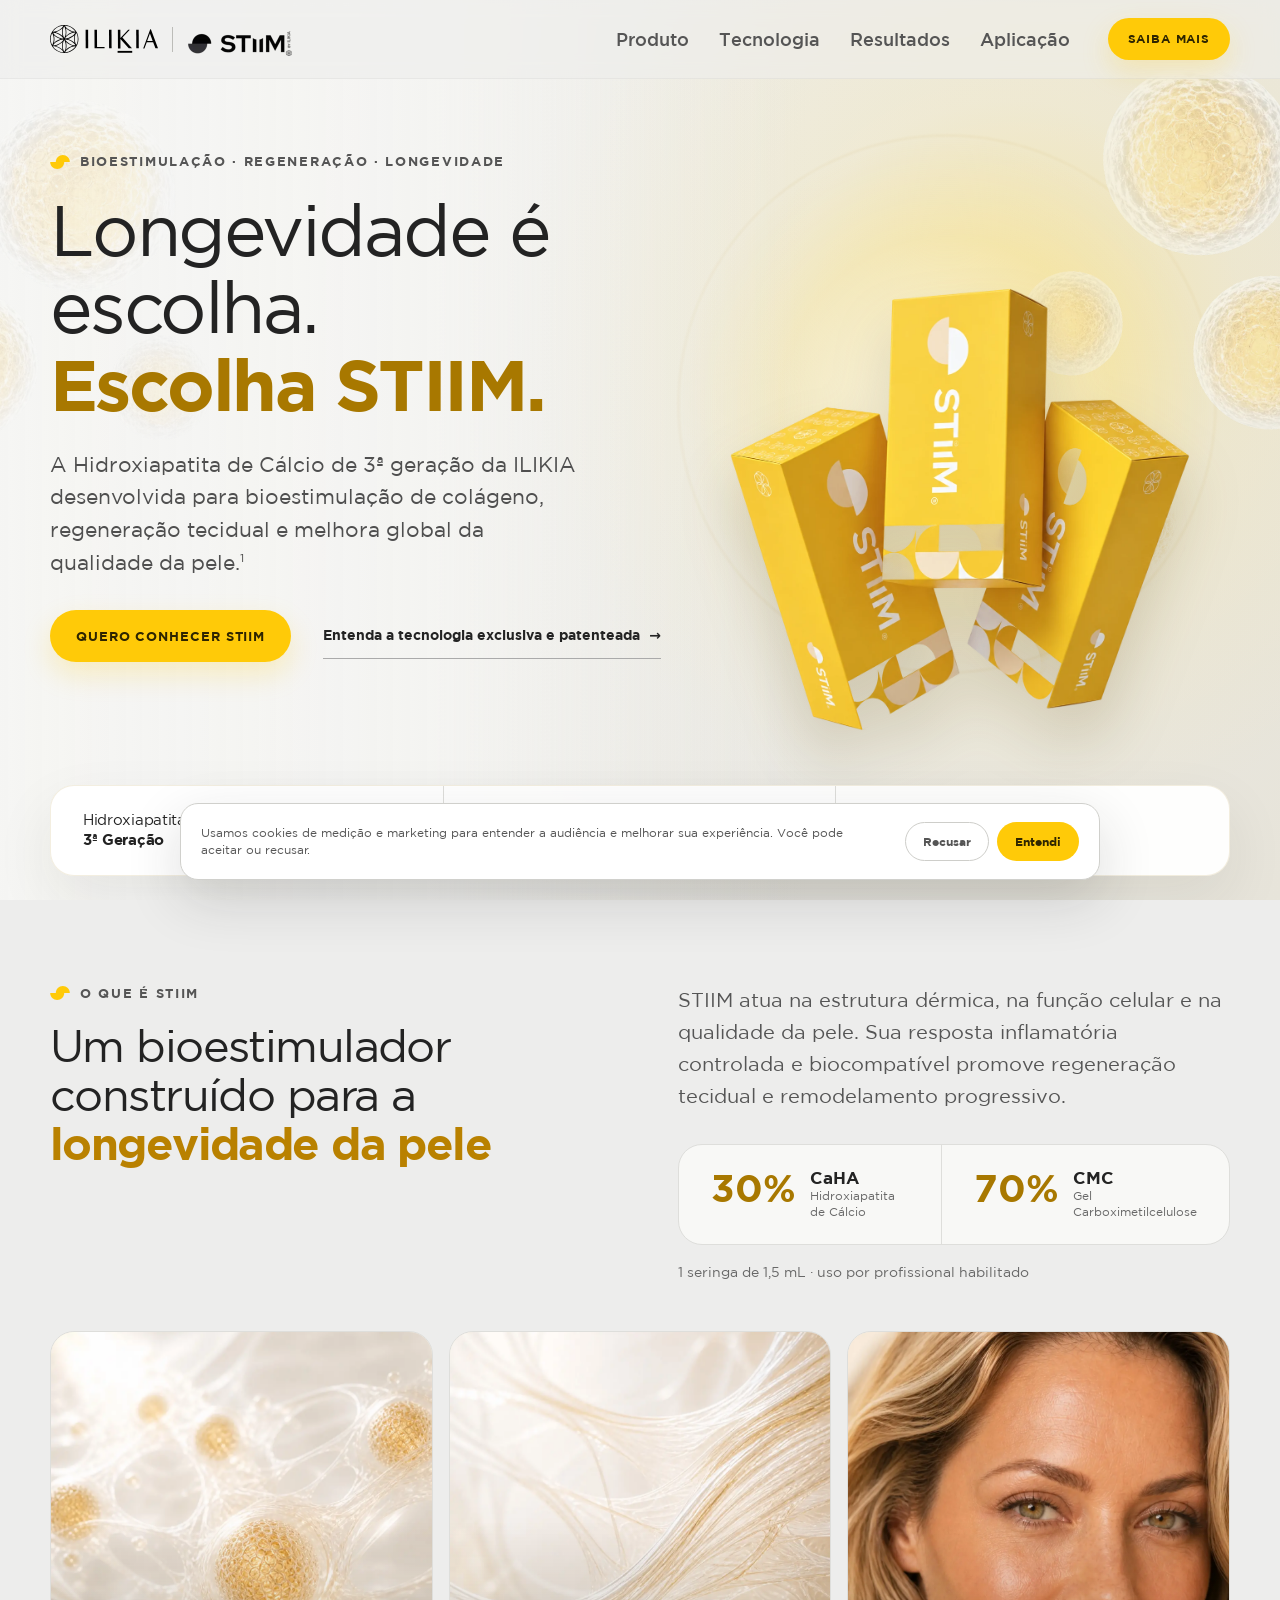
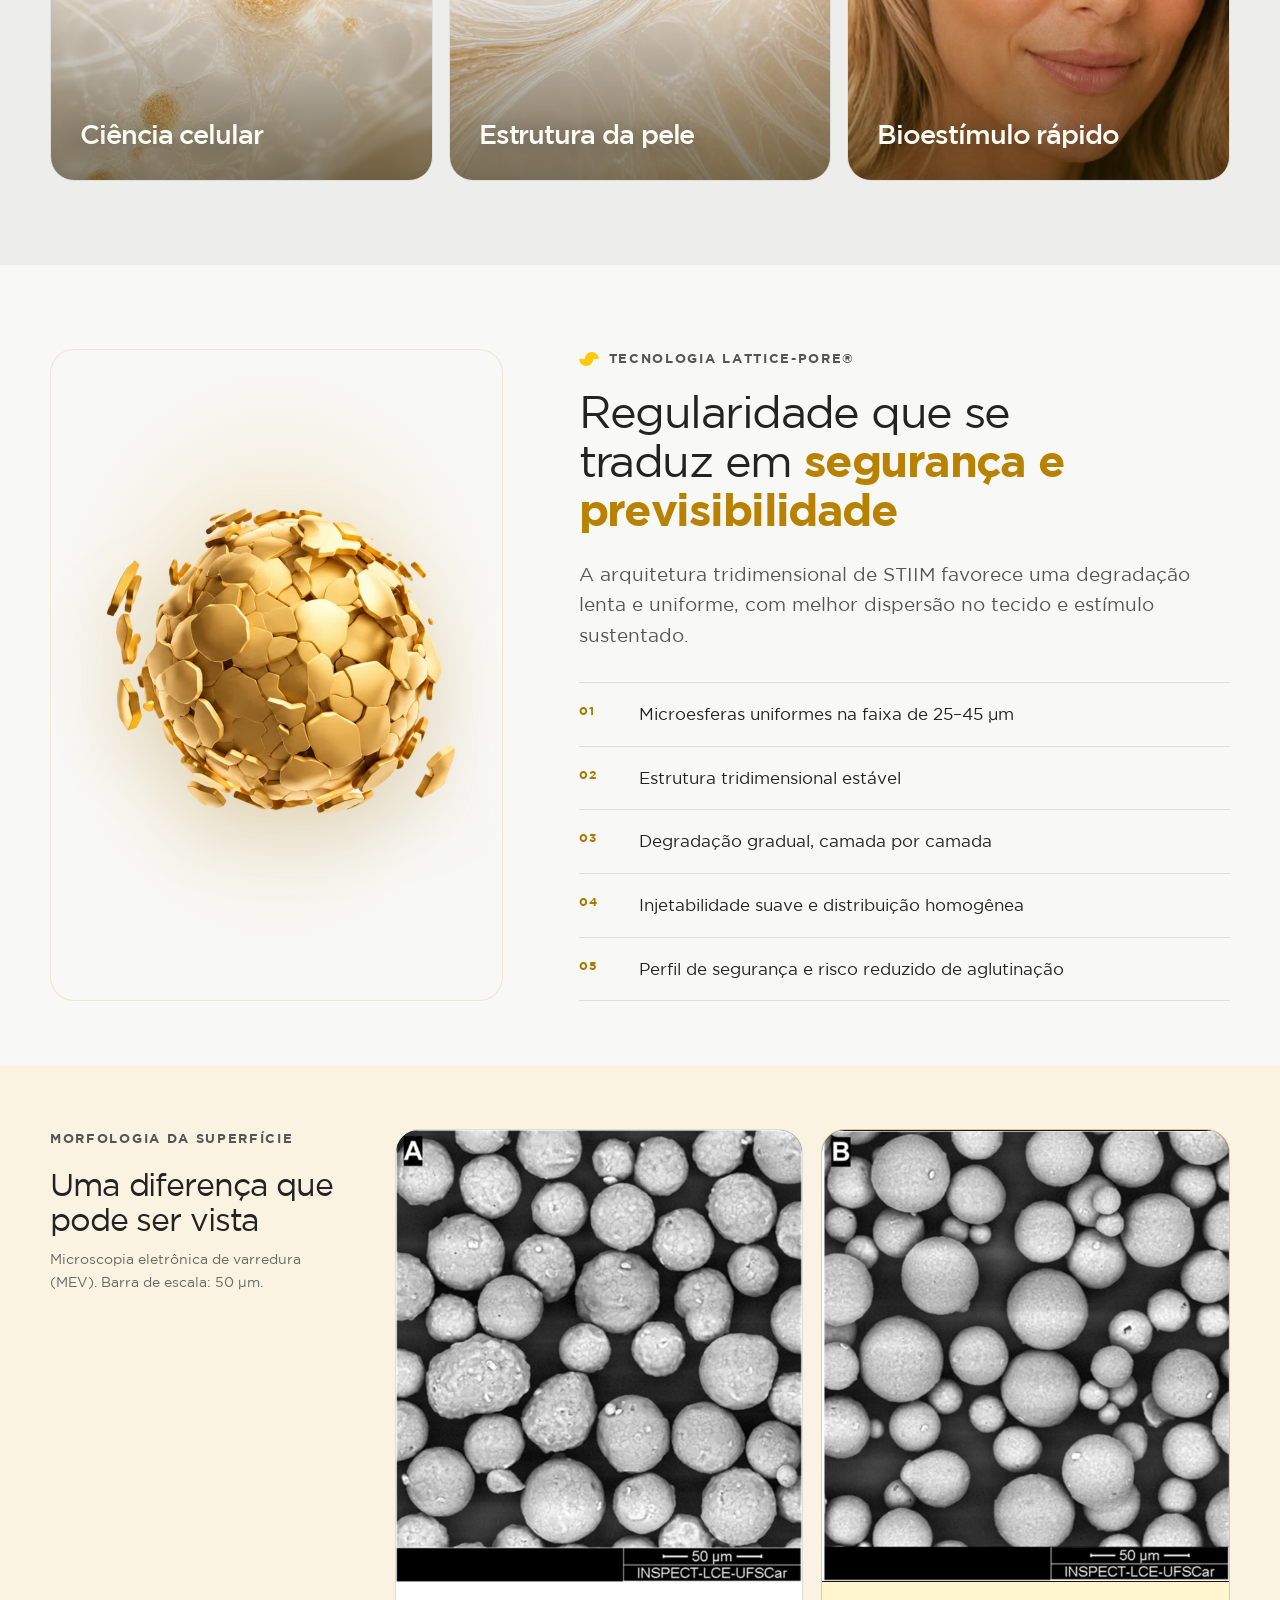
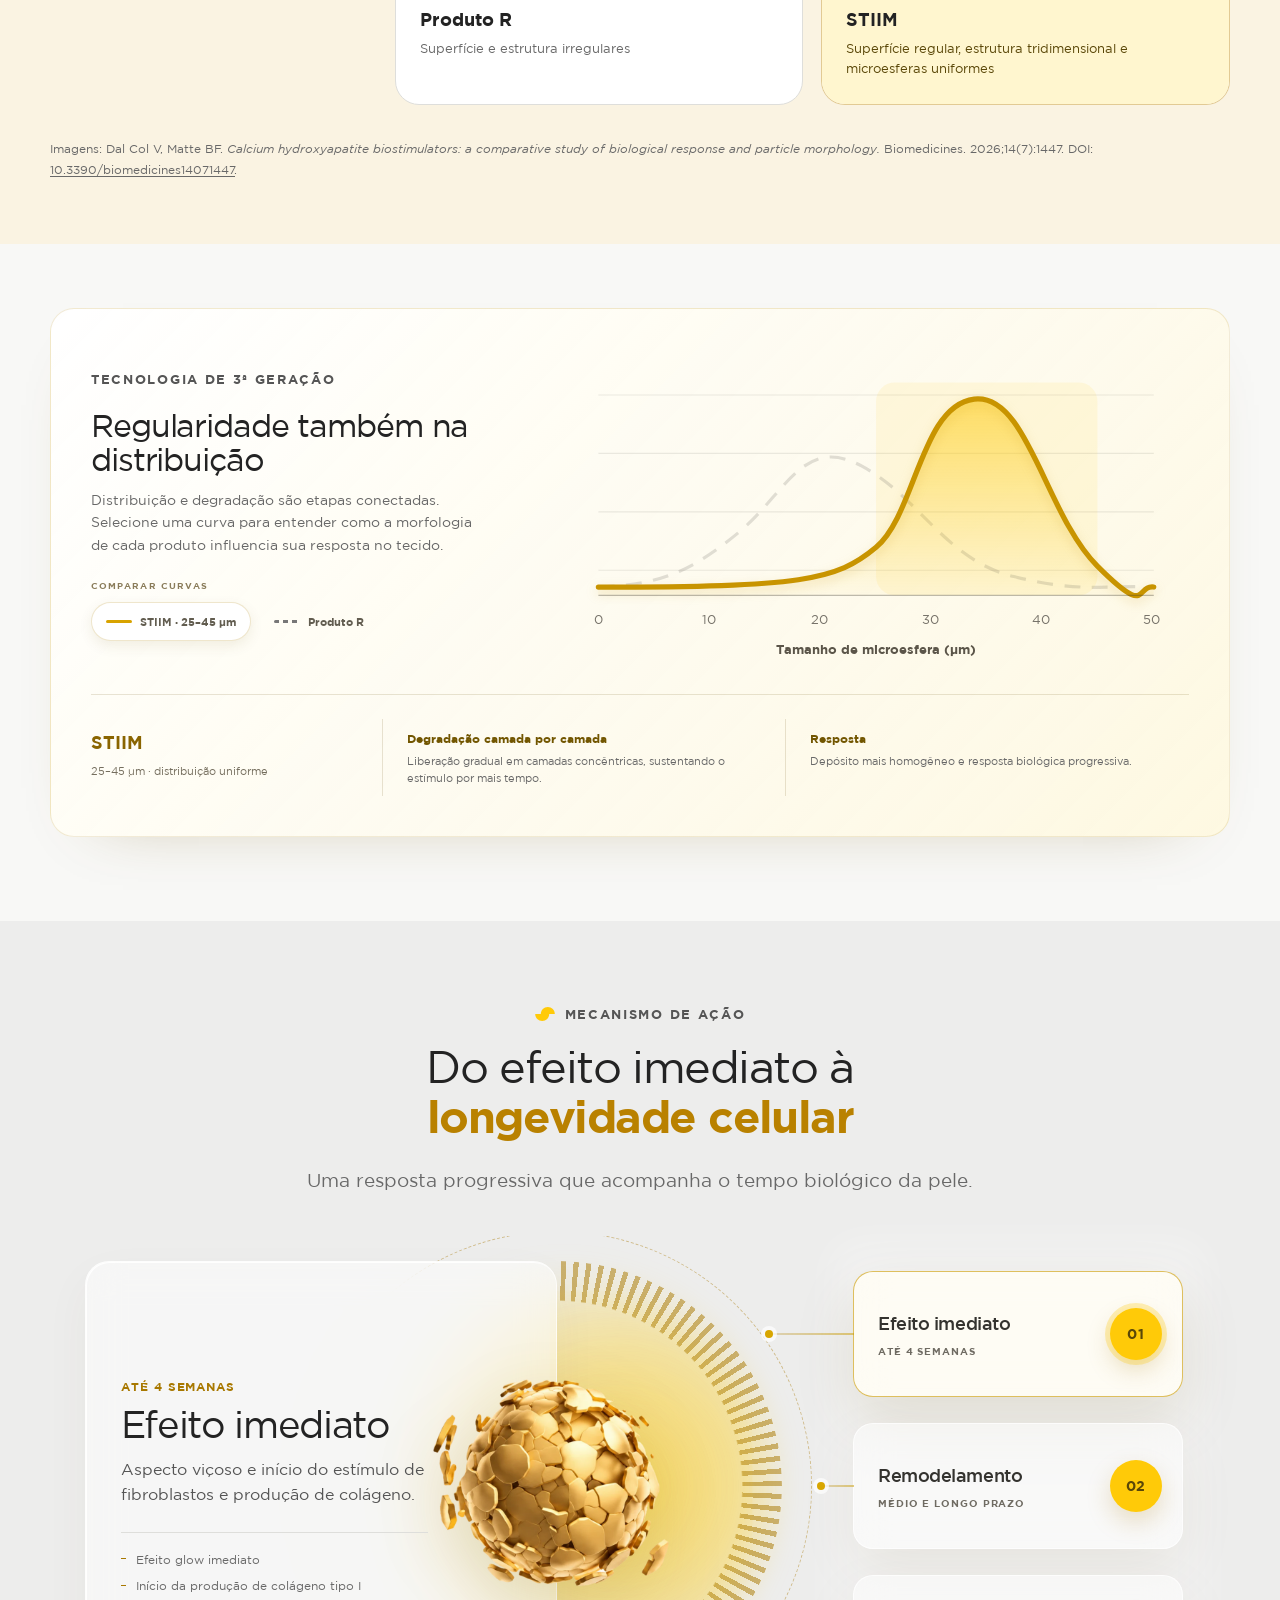
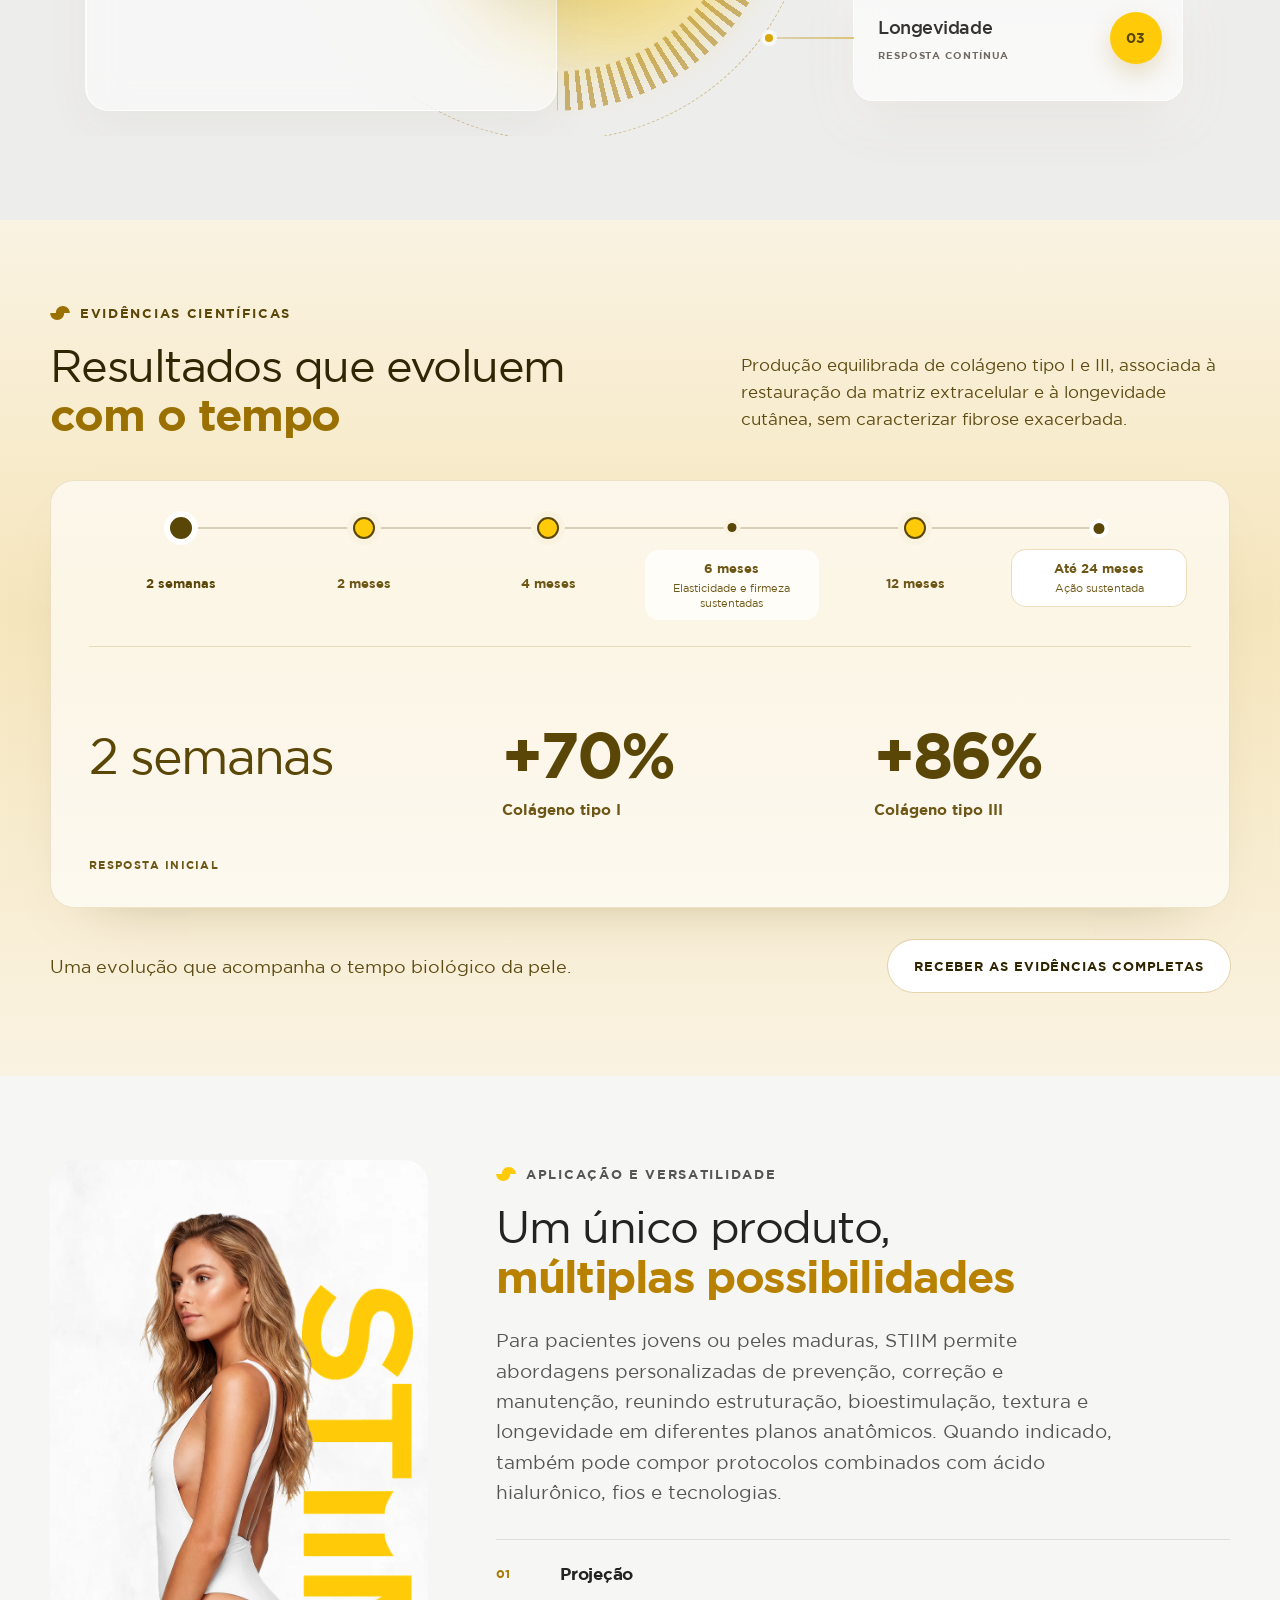
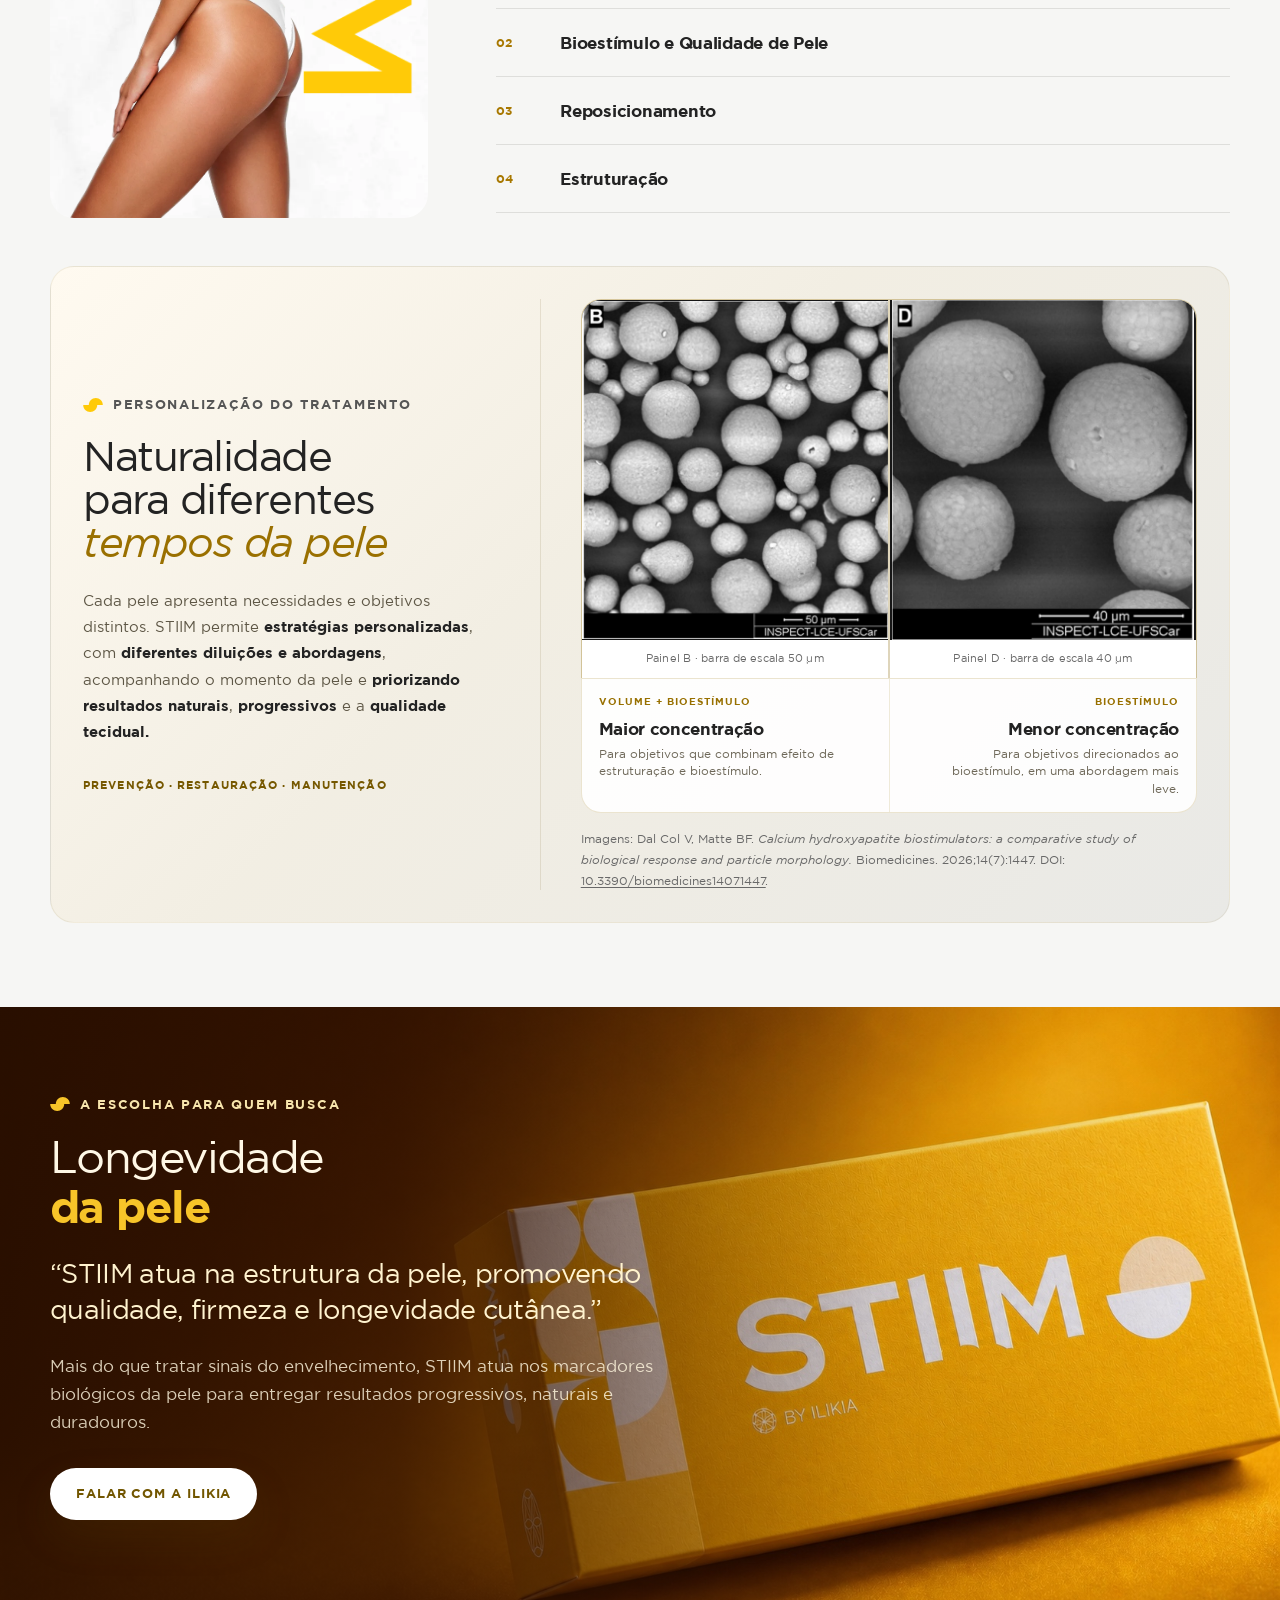
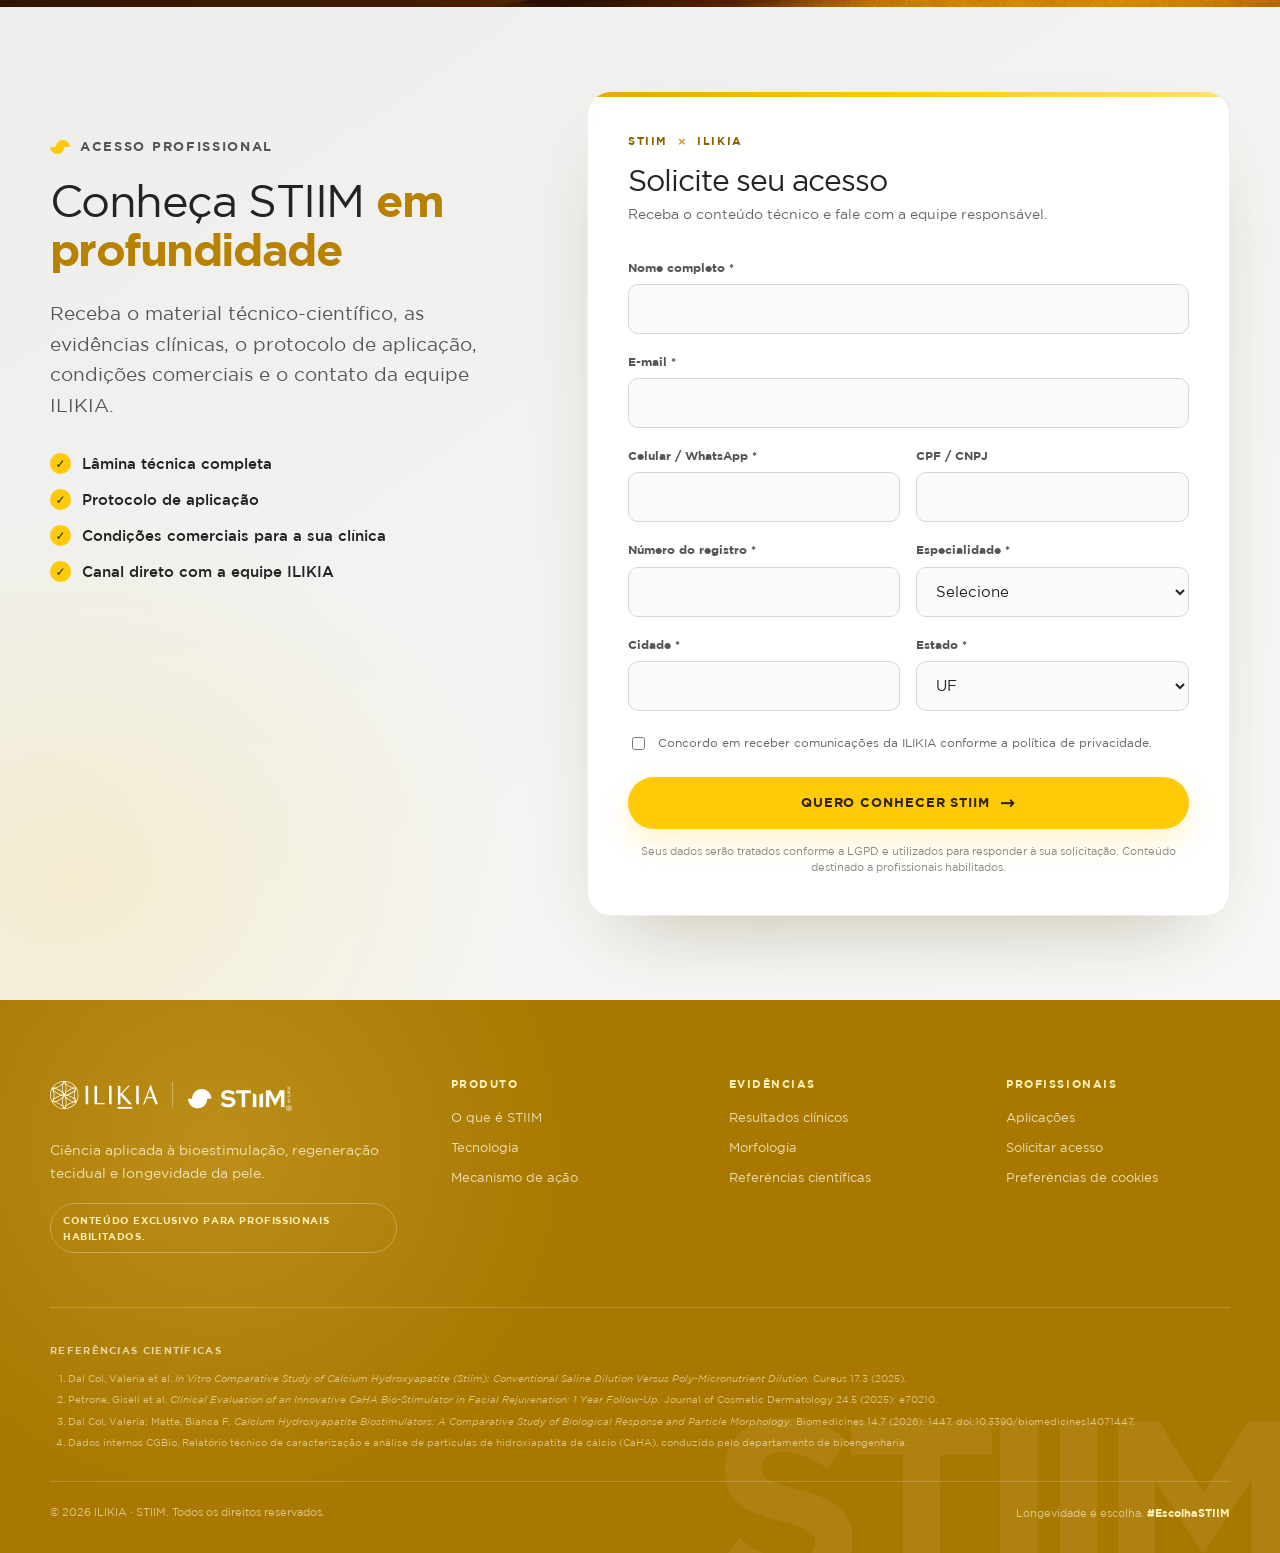
==== commit 81bbf905: "86ah19vv5: koko-build stiim-f88812f" ====
--- a/index.html
+++ b/index.html
@@ -10,7 +10,7 @@
   <meta property="og:type" content="website" />
   <meta property="og:image" content="assets/img/identidade-produto.png" />
 
-  <meta name="koko-build" content="stiim-6dcb02e" />
+  <meta name="koko-build" content="stiim-f88812f" />
   <link rel="preload" href="assets/fonts/GothamBook.woff2" as="font" type="font/woff2" crossorigin />
   <link rel="preload" href="assets/fonts/GOTHAM-BOLD.woff2" as="font" type="font/woff2" crossorigin />
   <link rel="stylesheet" href="styles-3ee0de91.css" />
@@ -82,7 +82,7 @@
       <div class="section-copy reveal">
         <p>STIIM atua na estrutura dérmica, na função celular e na qualidade da pele. Sua resposta inflamatória controlada e biocompatível promove regeneração tecidual e remodelamento progressivo.</p>
         <div class="formula" aria-label="Composição do STIIM">
-          <div><strong>30%</strong><span>CaHA</span><small>Hidroxiapatita de Cálcio de 3ª&nbsp;geração</small></div>
+          <div><strong>30%</strong><span>CaHA</span><small>Hidroxiapatita de Cálcio</small></div>
           <div><strong>70%</strong><span>CMC</span><small>Gel Carboximetilcelulose</small></div>
         </div>
         <p class="meta">1 seringa de 1,5 mL · uso por profissional habilitado</p>
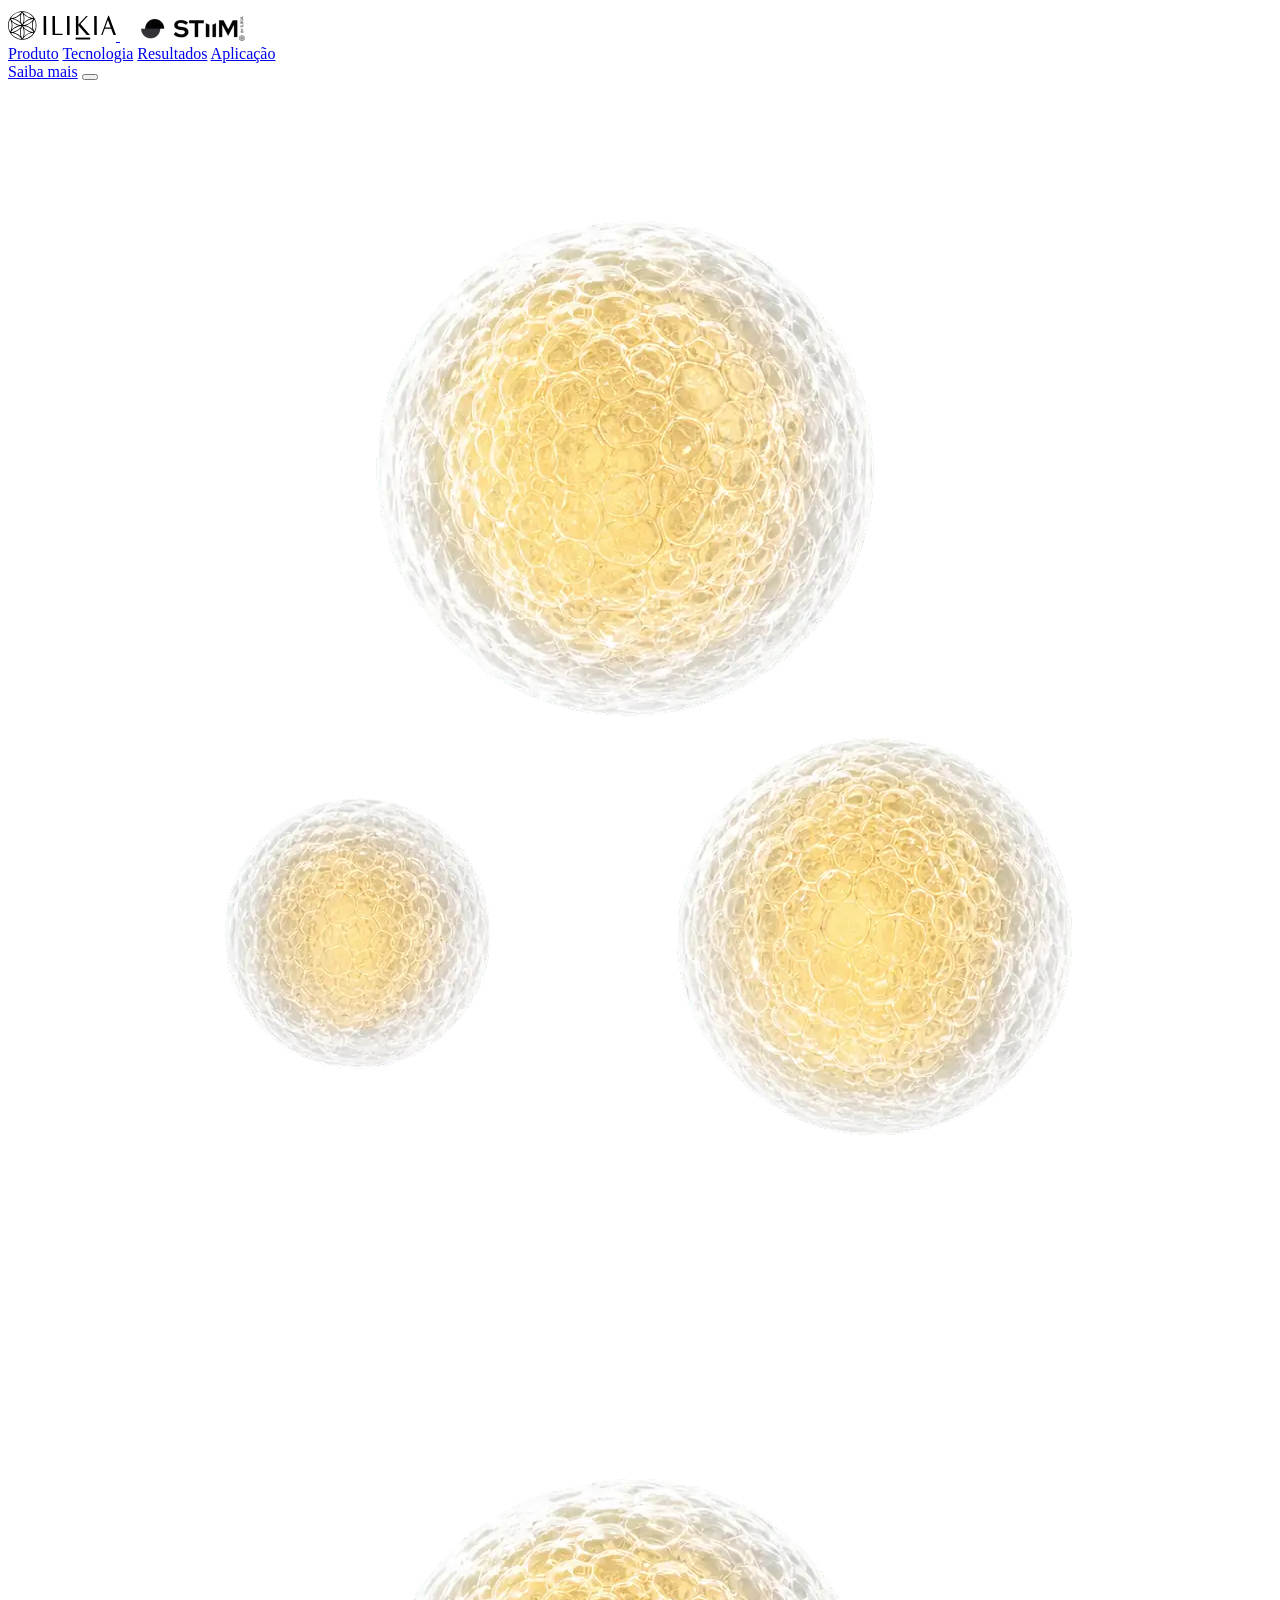
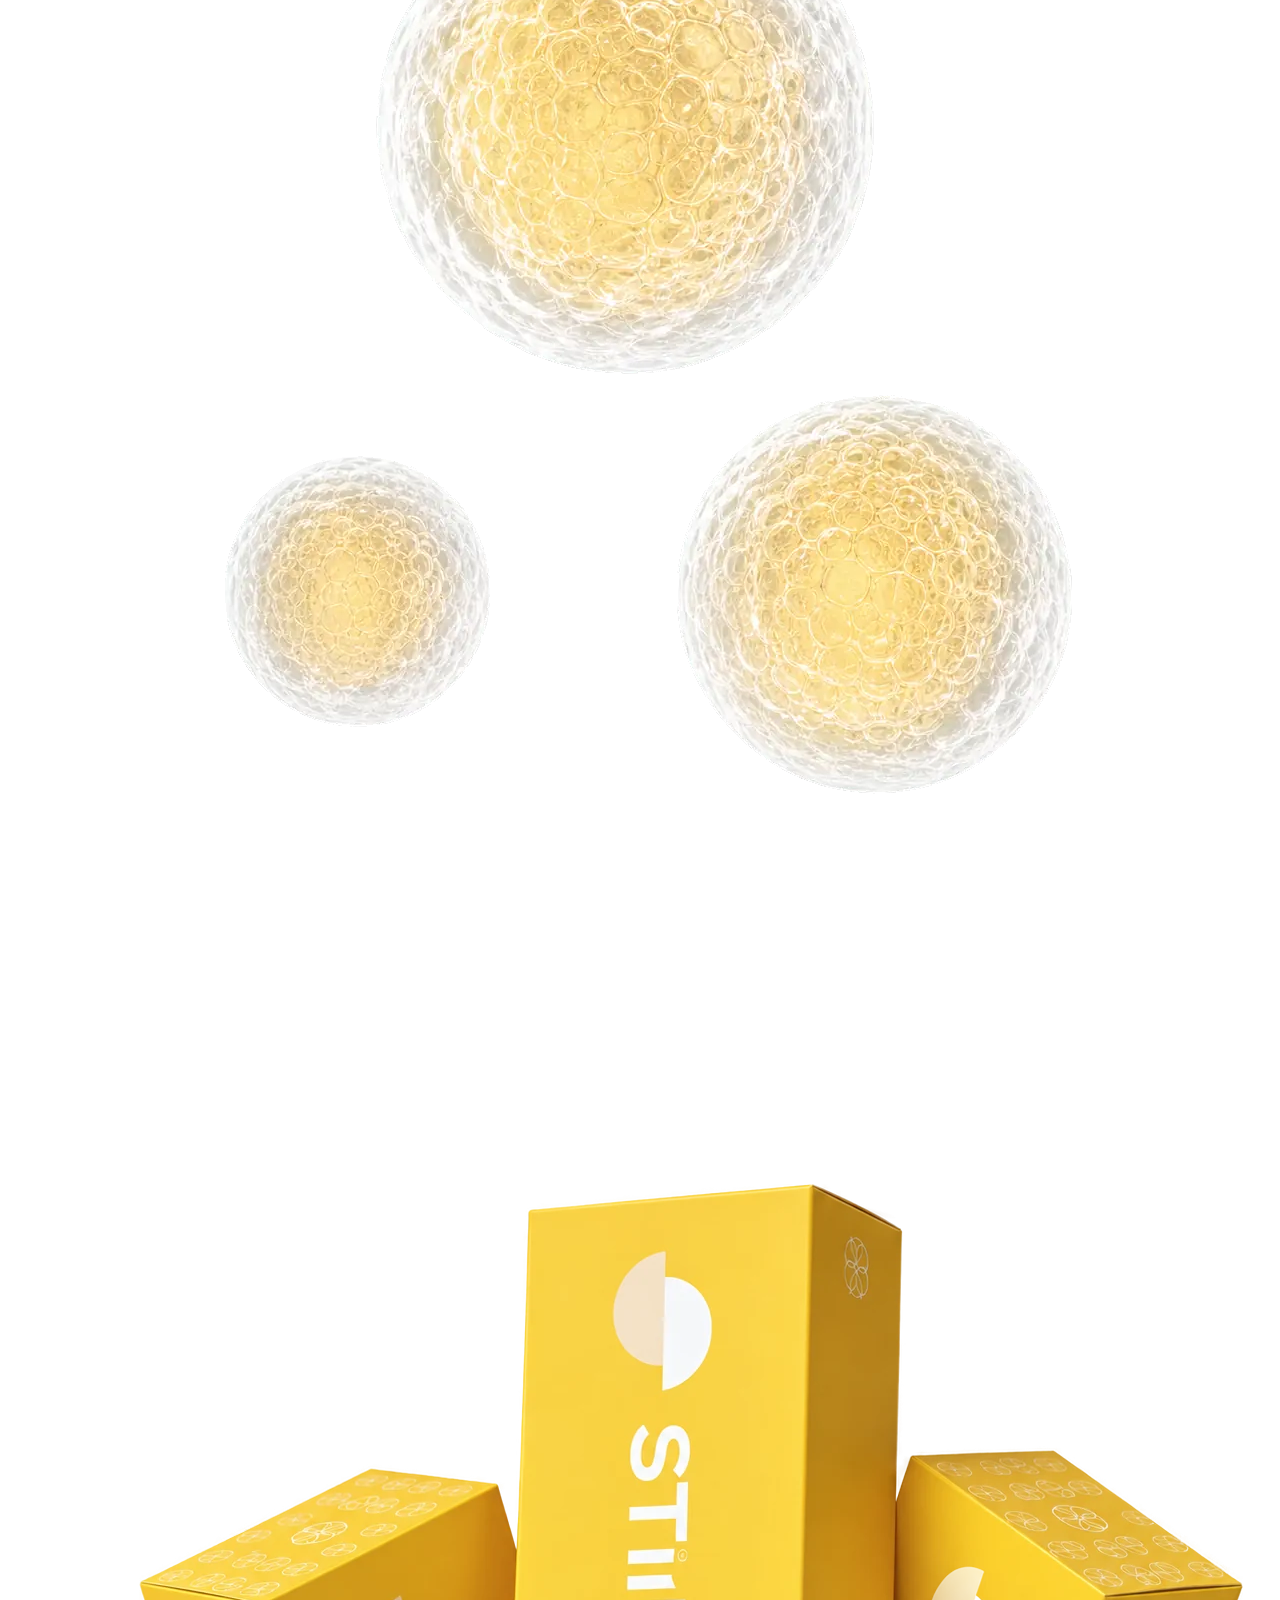
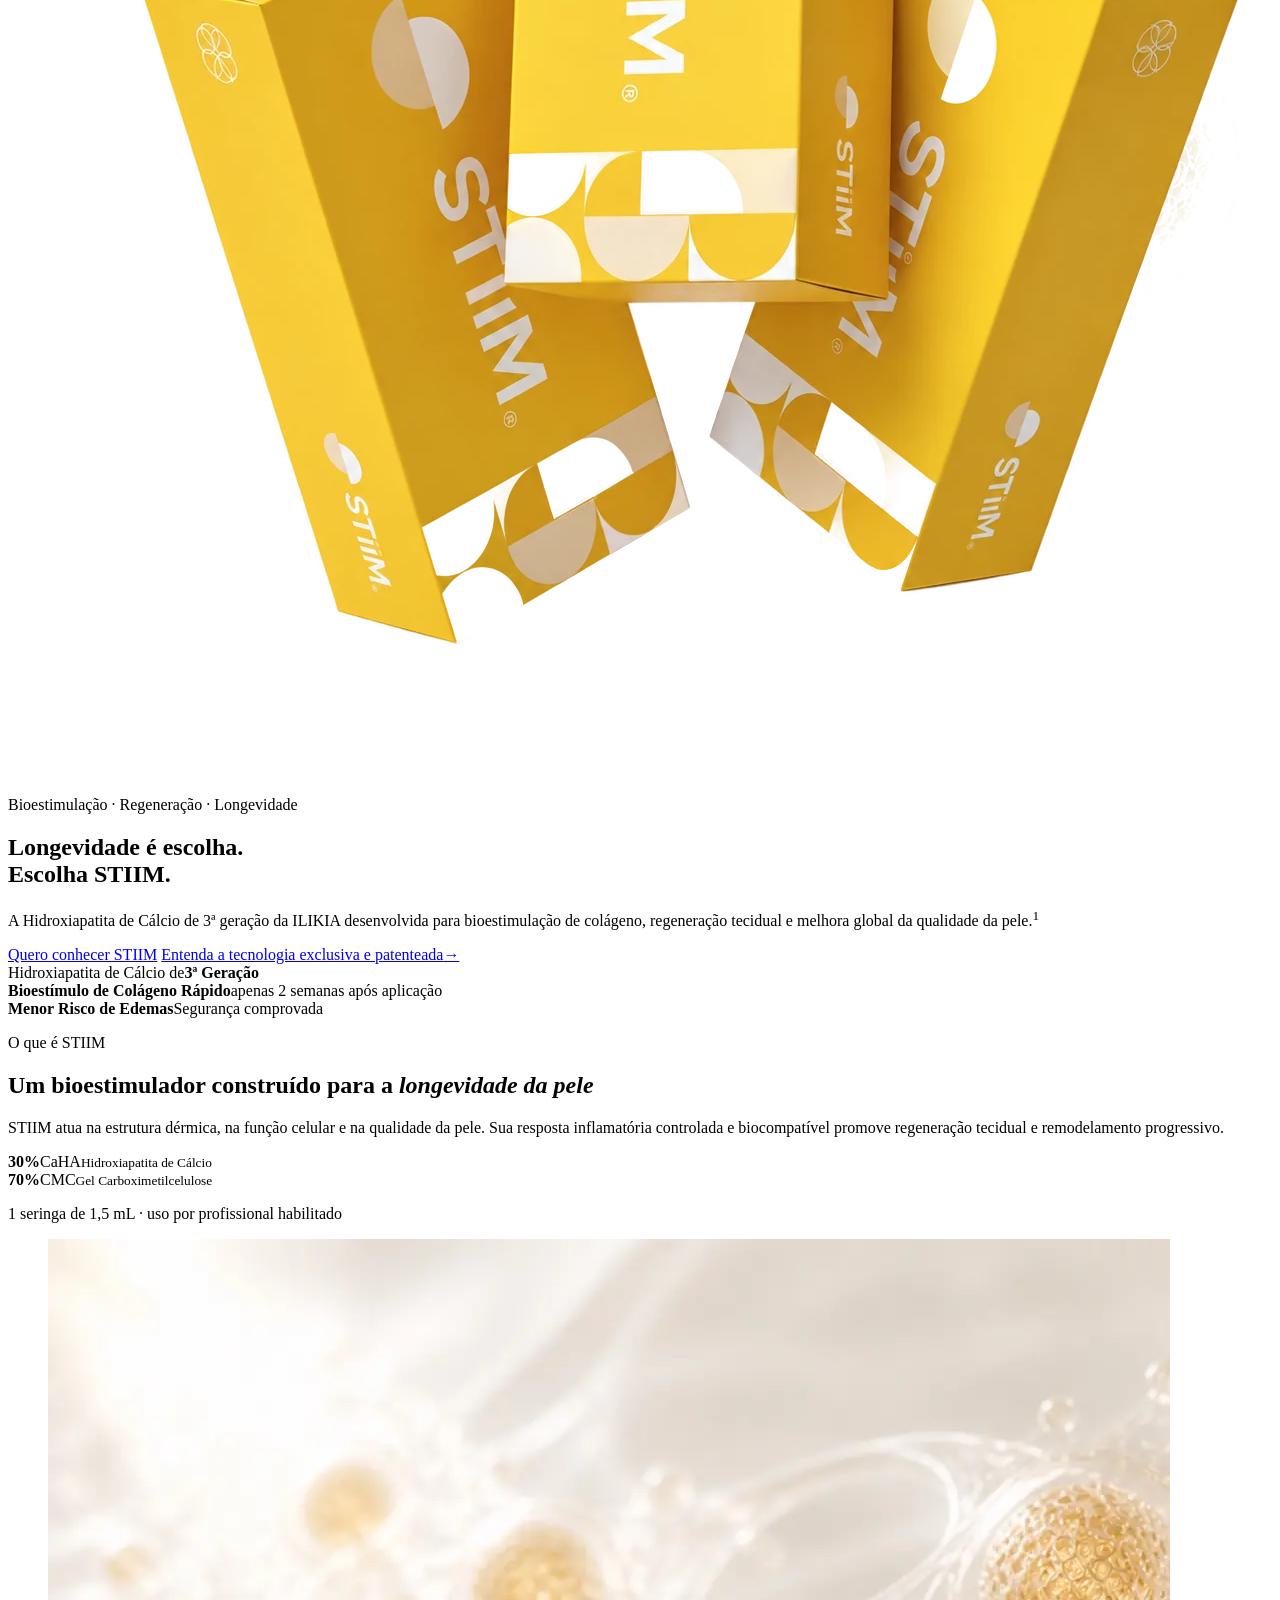
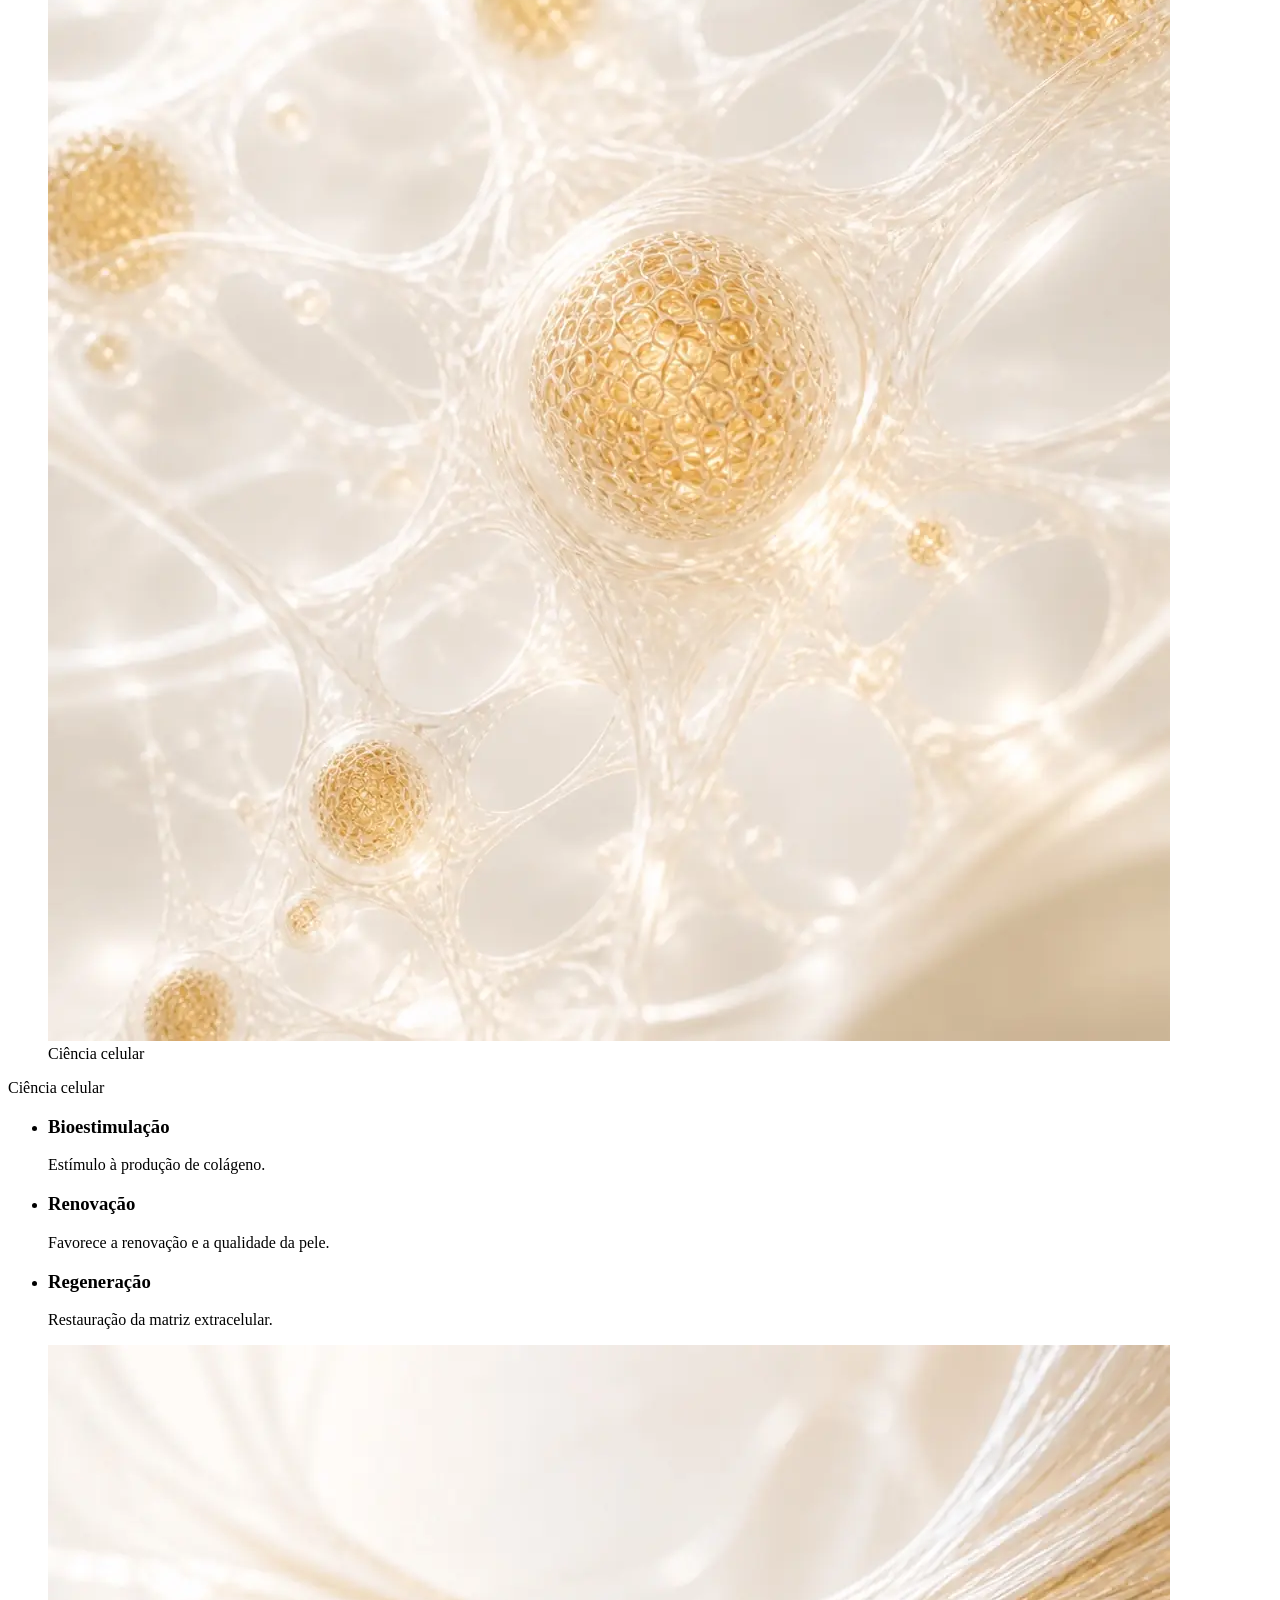
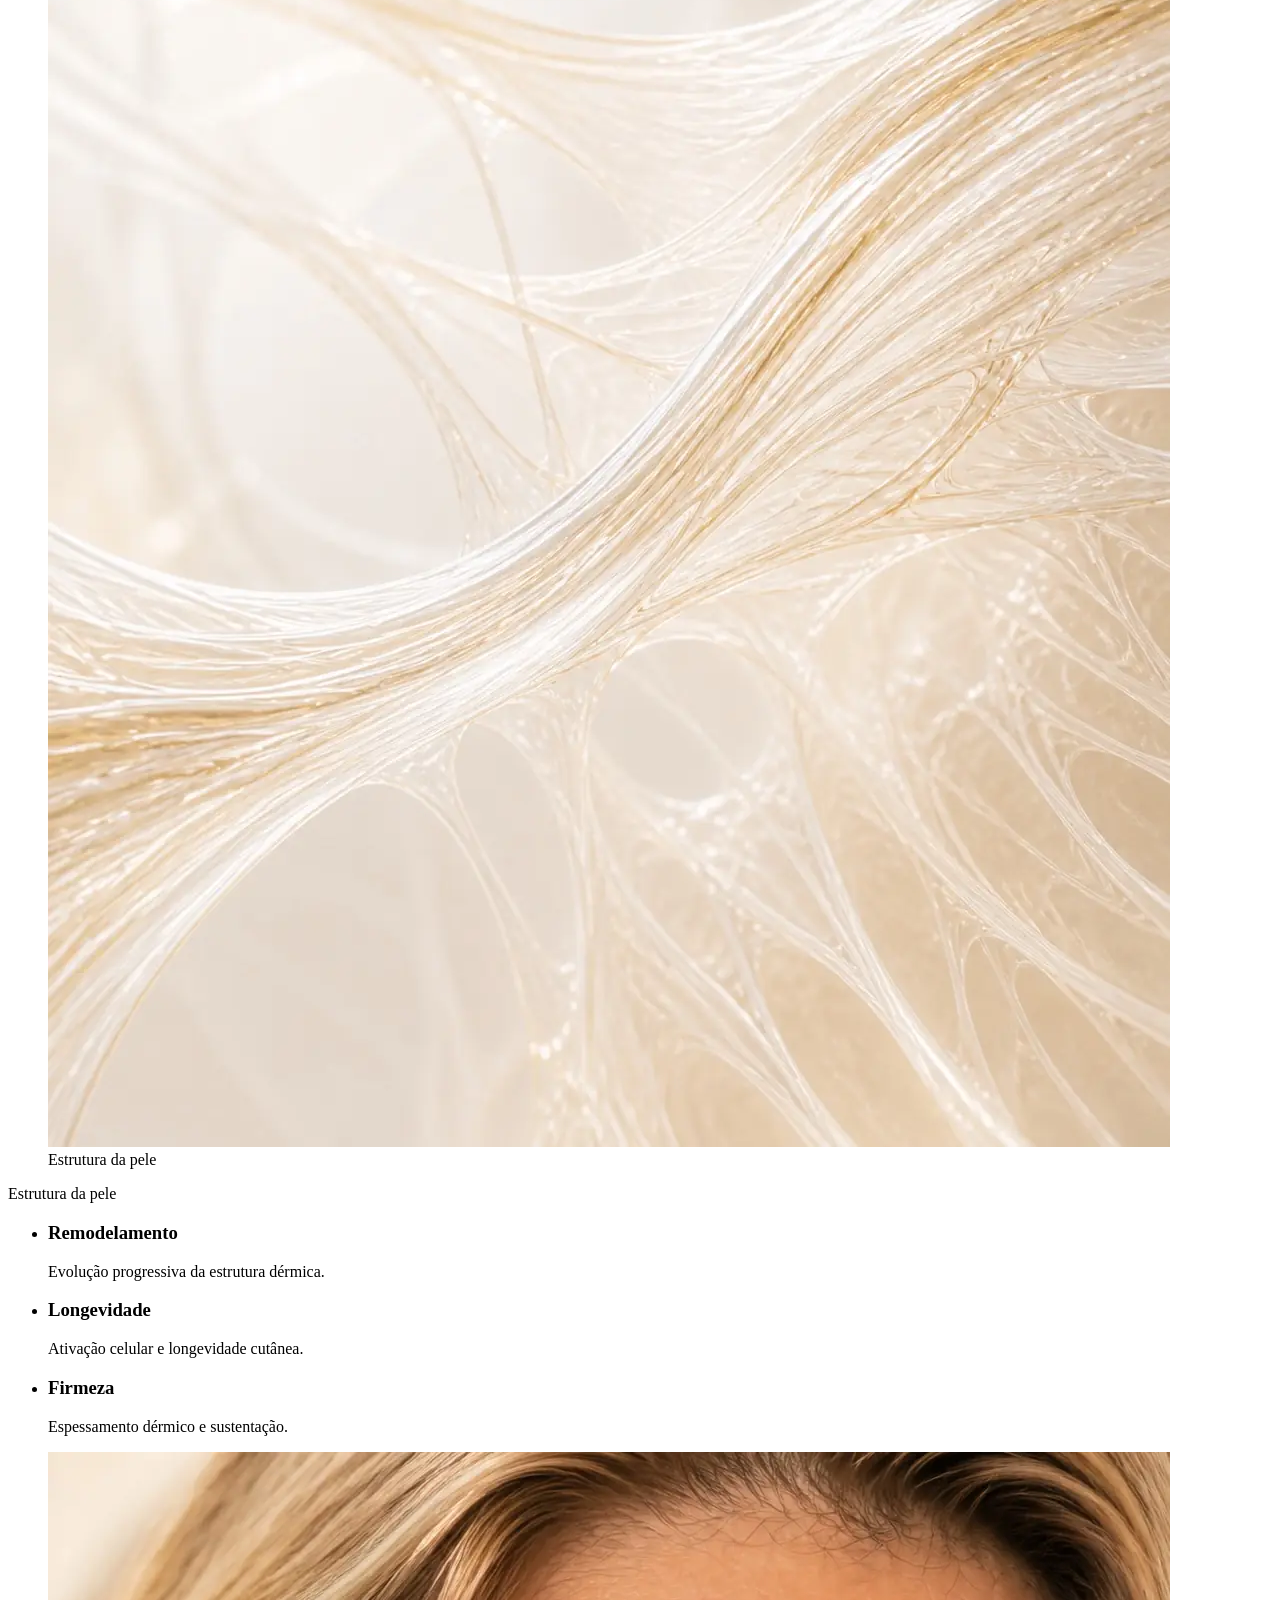
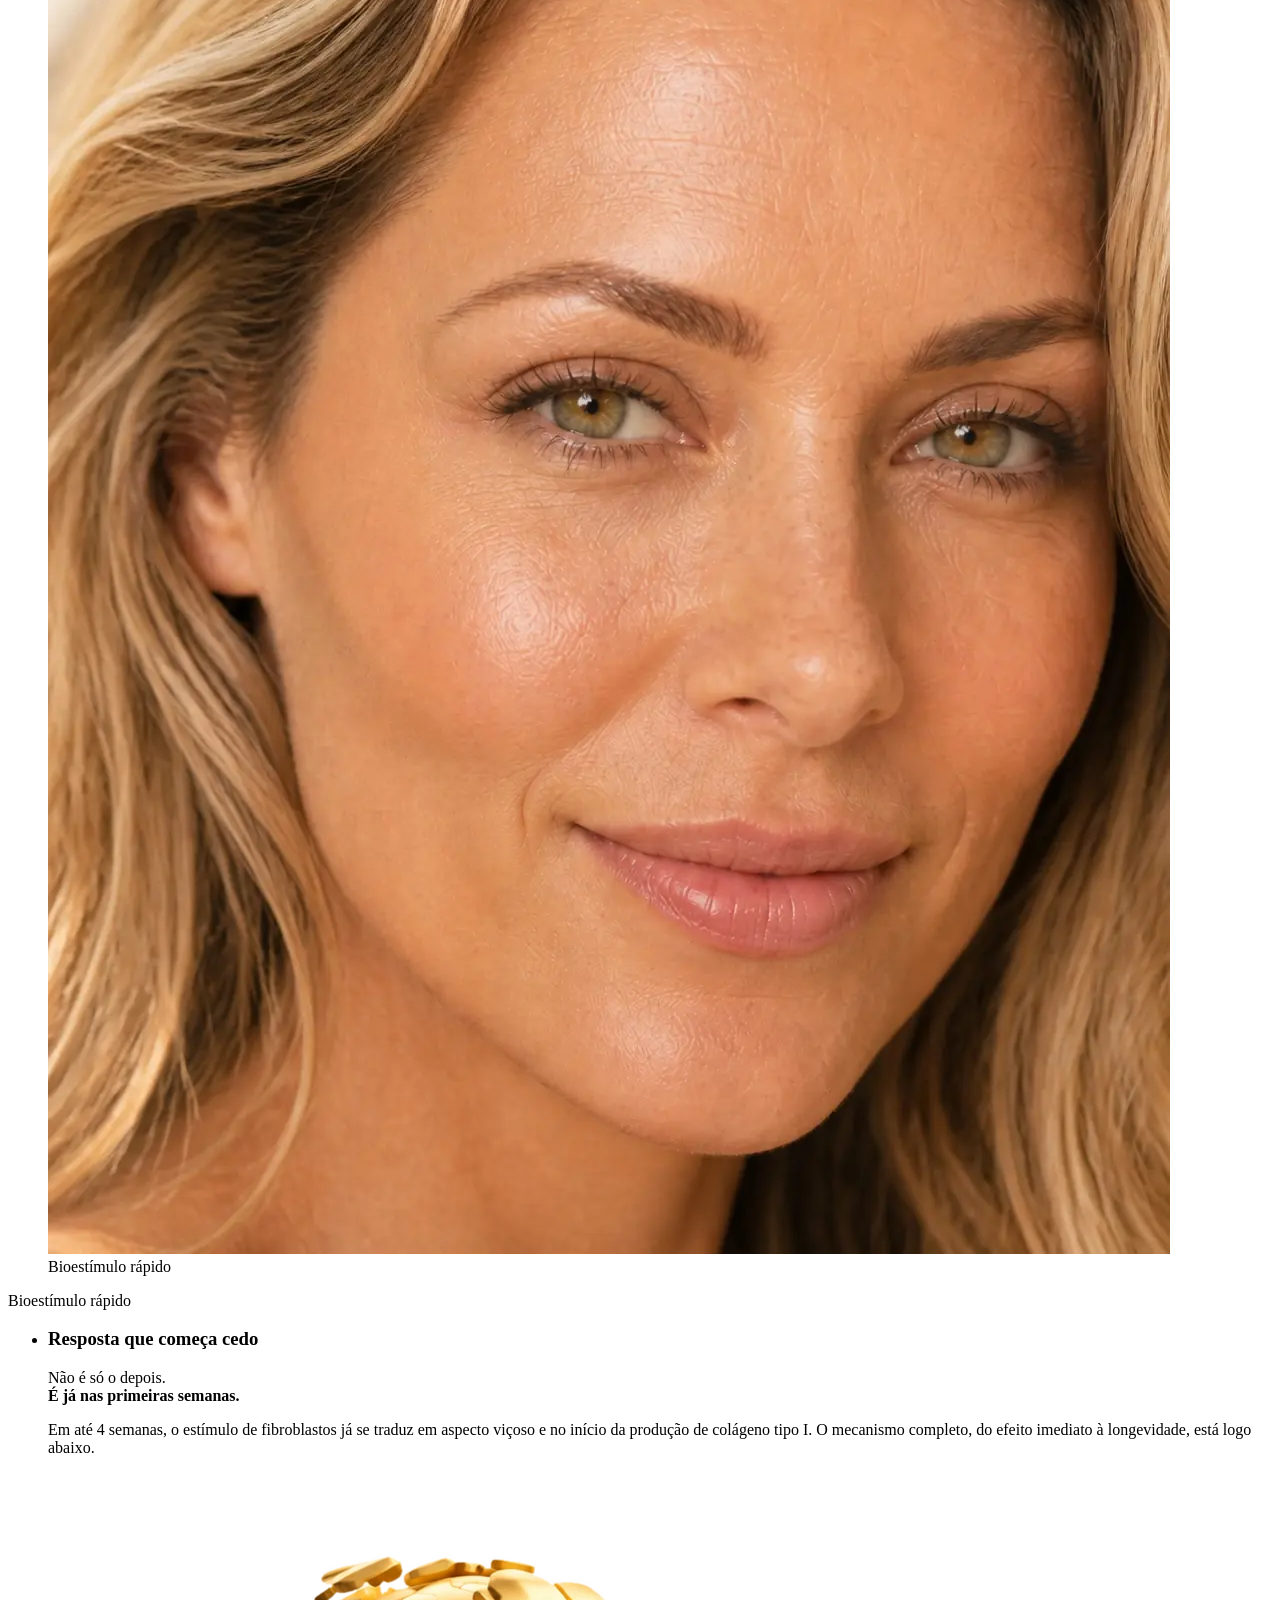
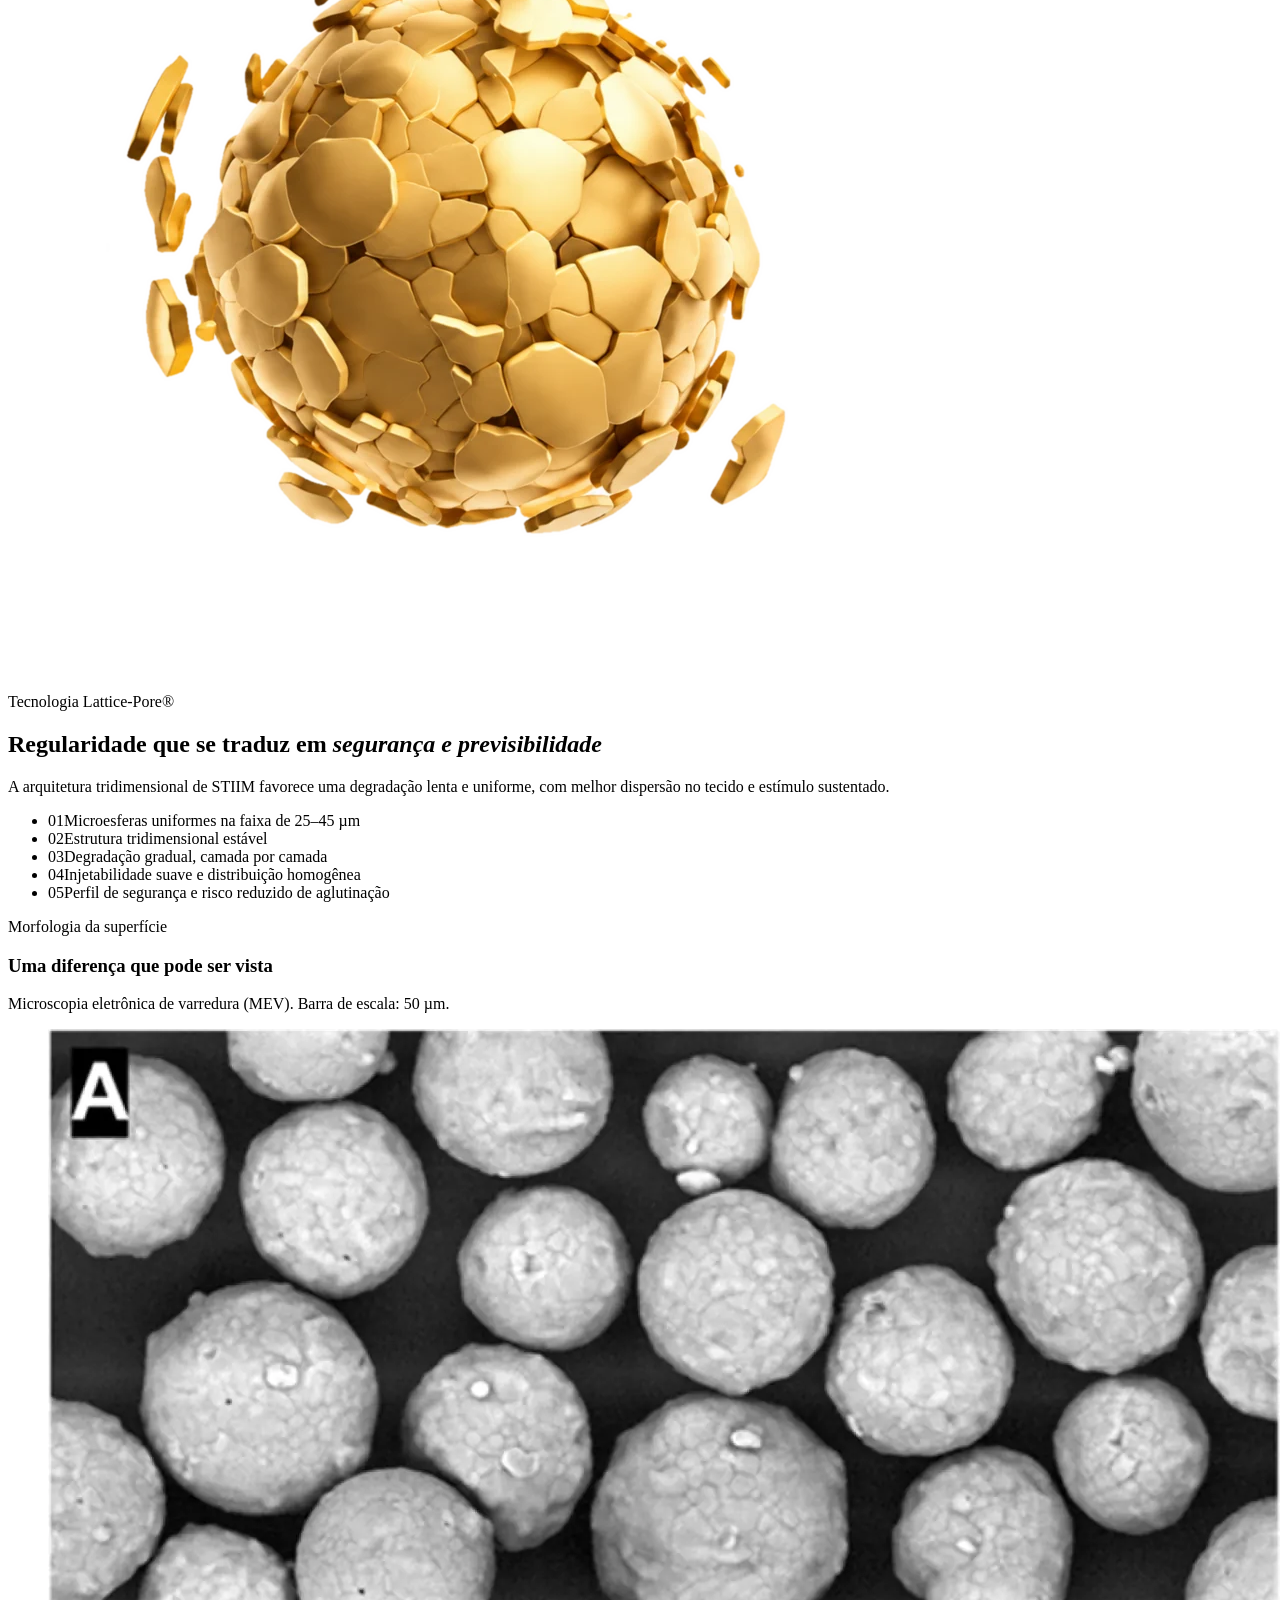
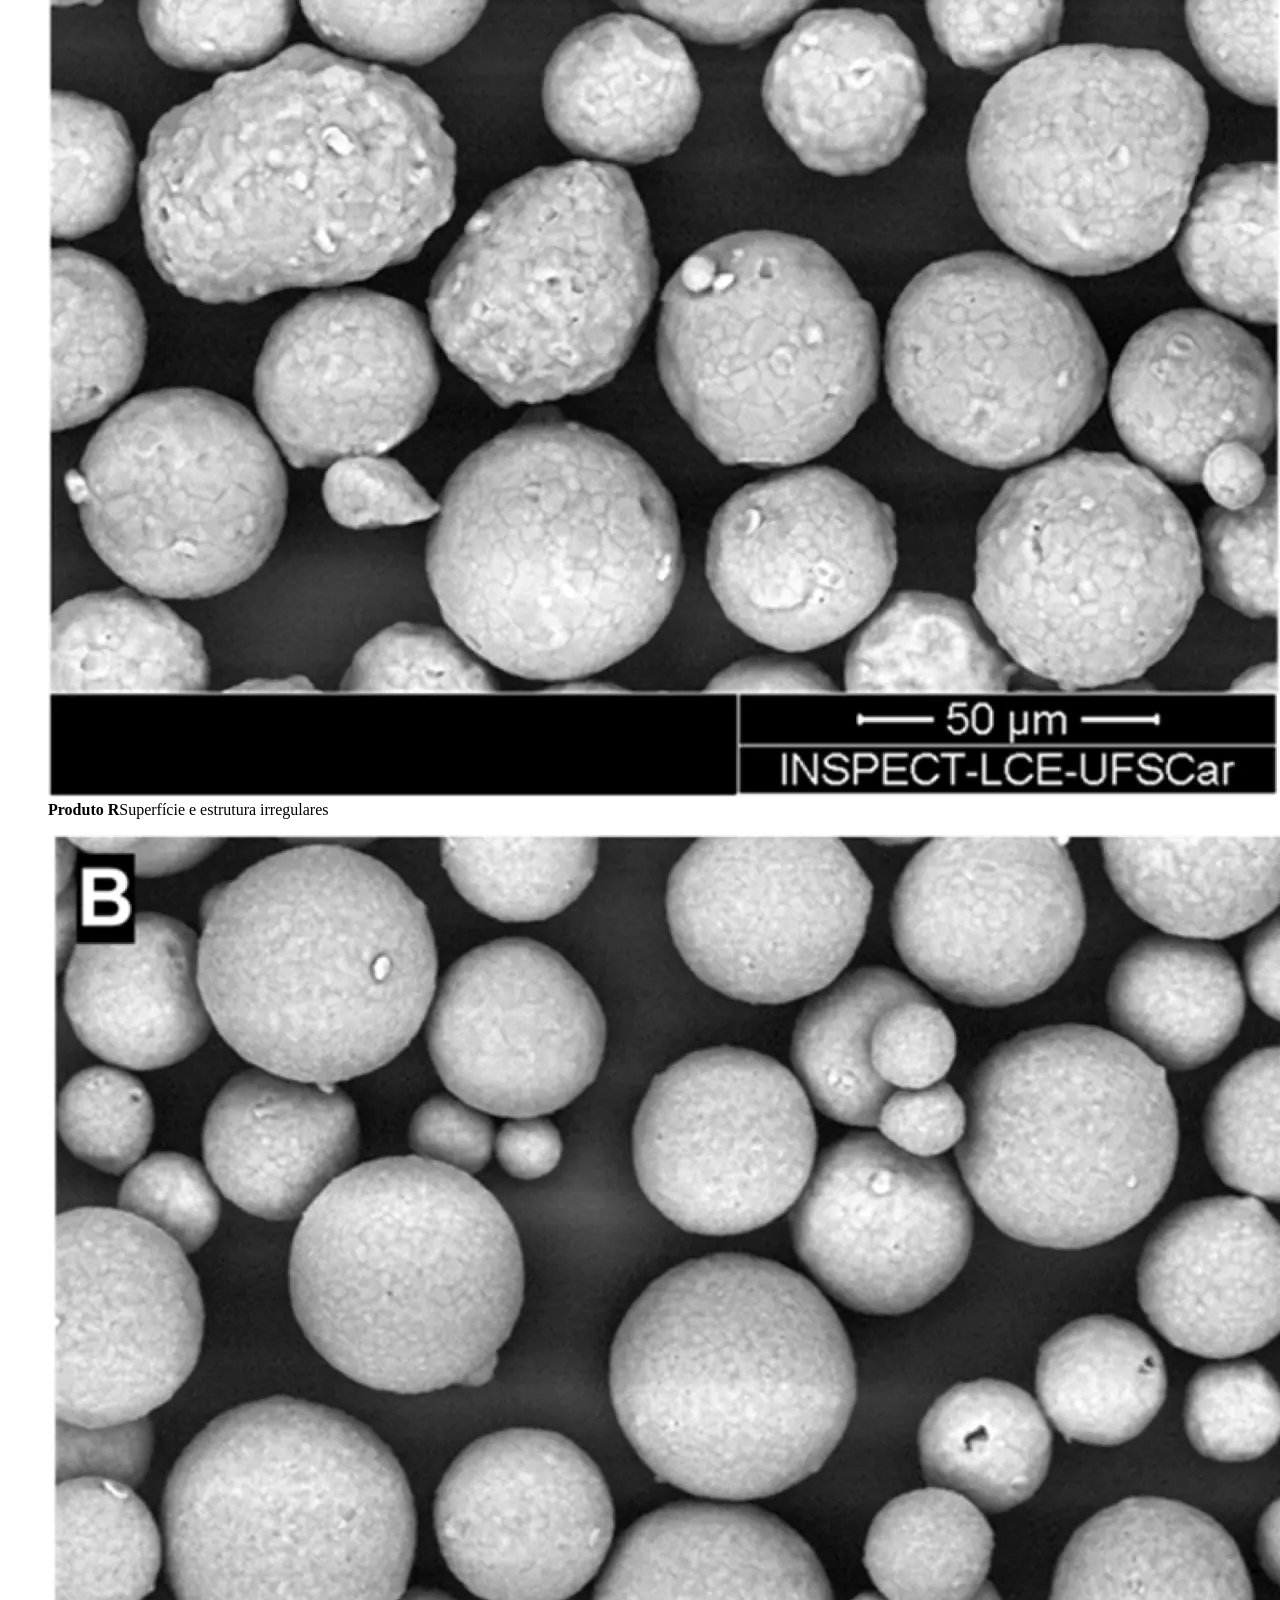
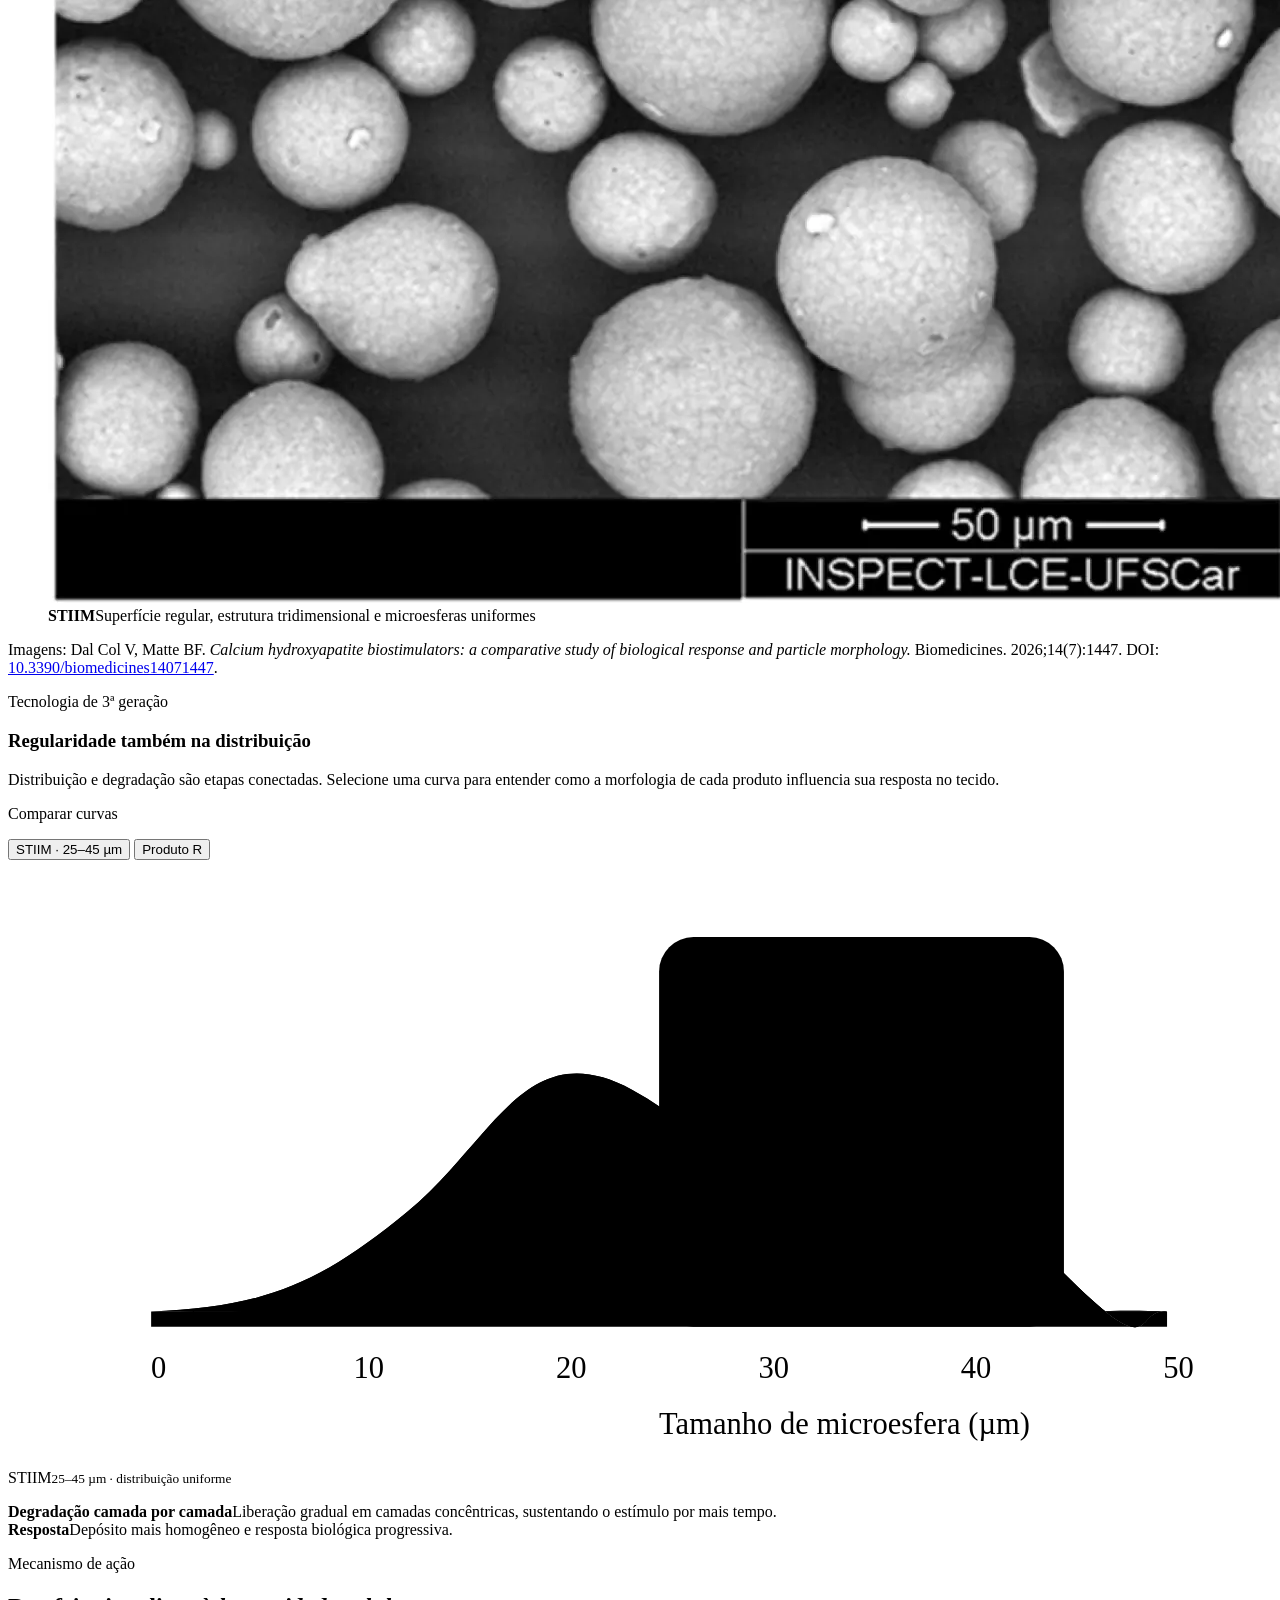
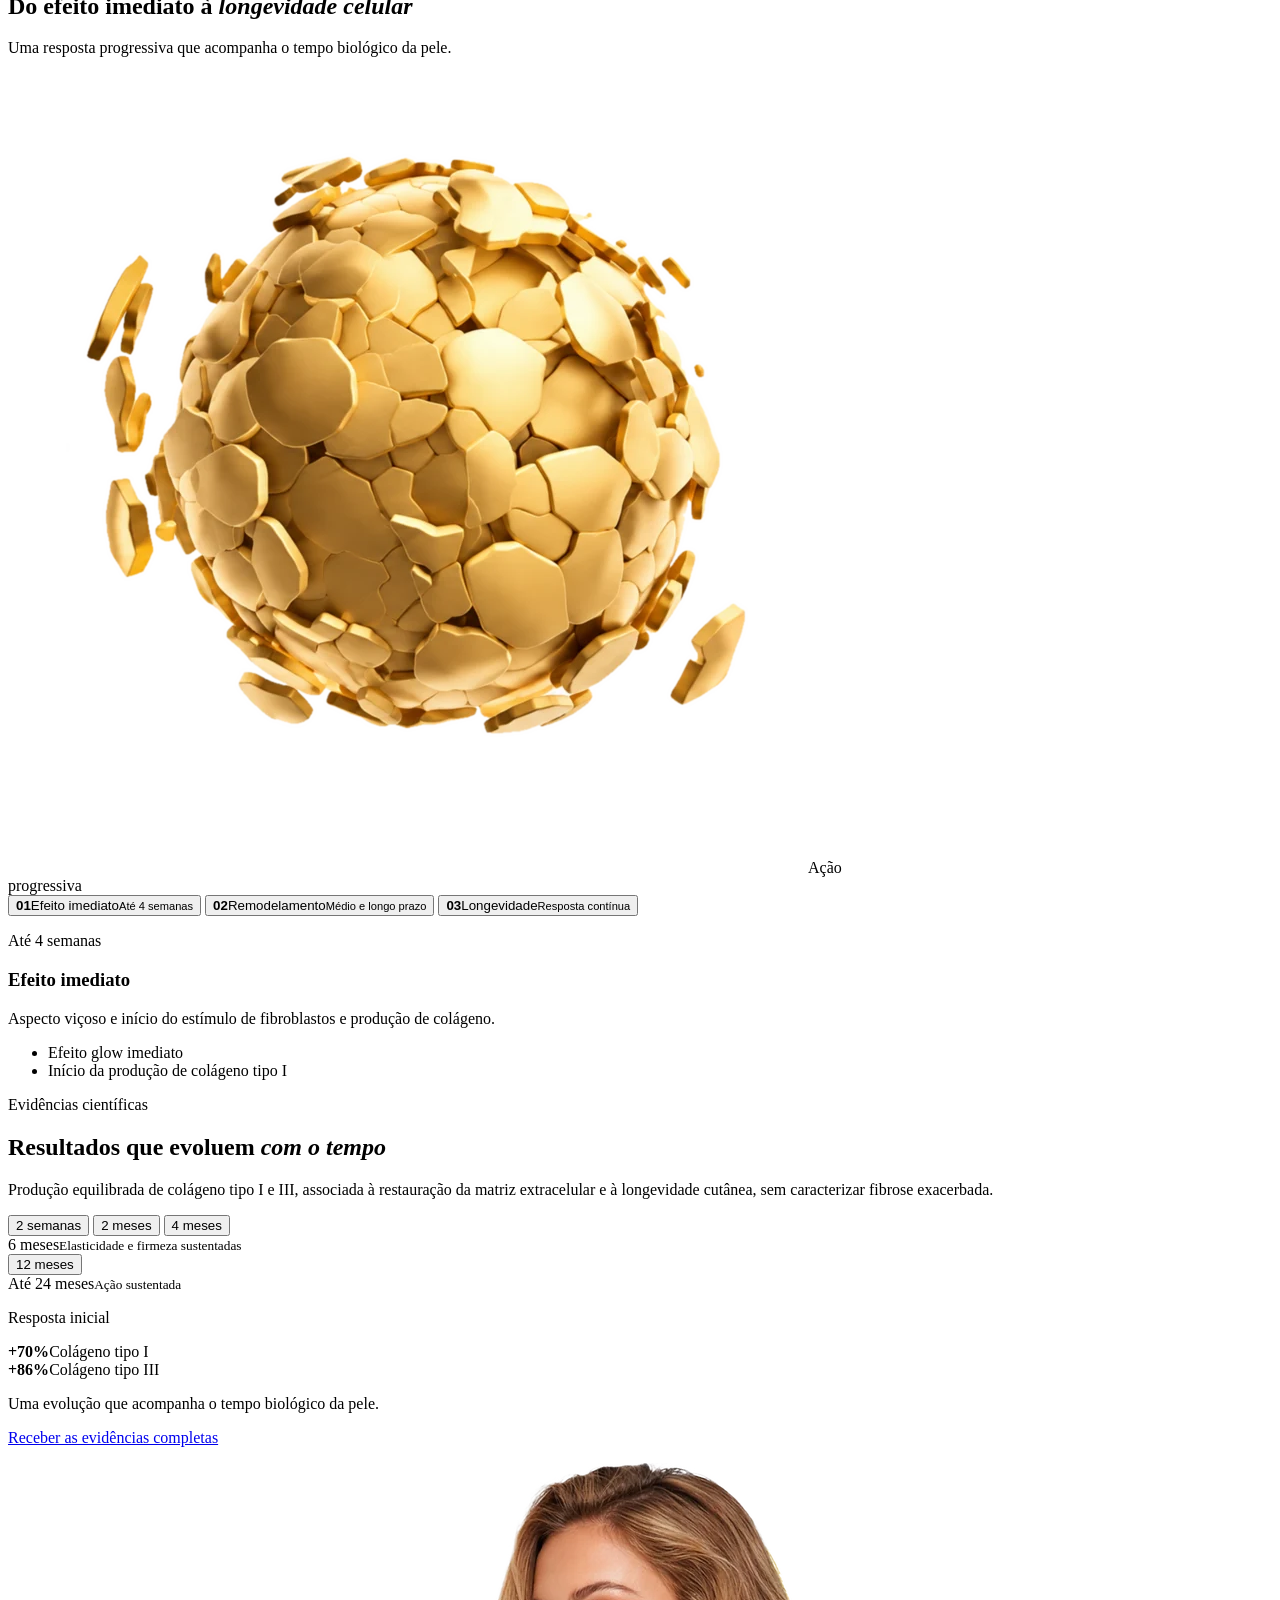
==== commit 8afe62ed: "86ah19vv5: koko-build stiim-e556334" ====
--- a/index.html
+++ b/index.html
@@ -10,10 +10,10 @@
   <meta property="og:type" content="website" />
   <meta property="og:image" content="assets/img/identidade-produto.png" />
 
-  <meta name="koko-build" content="stiim-f88812f" />
+  <meta name="koko-build" content="stiim-e556334" />
   <link rel="preload" href="assets/fonts/GothamBook.woff2" as="font" type="font/woff2" crossorigin />
   <link rel="preload" href="assets/fonts/GOTHAM-BOLD.woff2" as="font" type="font/woff2" crossorigin />
-  <link rel="stylesheet" href="styles-3ee0de91.css" />
+  <link rel="stylesheet" href="styles-fa9c3e3b.css" />
 
   <script>window.__TRK__={brand:'ilikia',pixelId:'666277432116339',ga4Id:'',collect:'https://track-ilikia.koko.ag/collect'};</script>
   <noscript><img height="1" width="1" class="tracking-pixel" src="https://www.facebook.com/tr?id=666277432116339&amp;ev=PageView&amp;noscript=1" alt="" /></noscript>
@@ -492,7 +492,6 @@
   <section class="section contact" id="contato">
     <div class="container contact-grid">
       <div class="contact-copy reveal">
-        <p class="eyebrow"><span class="brand-dot"></span> Acesso profissional</p>
         <h2>Conheça STIIM <em>em profundidade</em></h2>
         <p>Receba o material técnico-científico, as evidências clínicas, o protocolo de aplicação, condições comerciais e o contato da equipe ILIKIA.</p>
         <ul class="check-list">
@@ -506,9 +505,7 @@
       <div class="form-card reveal">
         <form id="leadForm" novalidate>
           <div class="form-heading">
-            <p class="form-kicker">STIIM <span aria-hidden="true">×</span> ILIKIA</p>
-            <h3>Solicite seu acesso</h3>
-            <p>Receba o conteúdo técnico e fale com a equipe responsável.</p>
+            <h3>Fale com os nossos consultores</h3>
           </div>
           <div class="field"><label for="nome">Nome completo *</label><input id="nome" name="nome" type="text" required autocomplete="name" /></div>
           <div class="field"><label for="email">E-mail *</label><input id="email" name="email" type="email" required autocomplete="email" /></div>
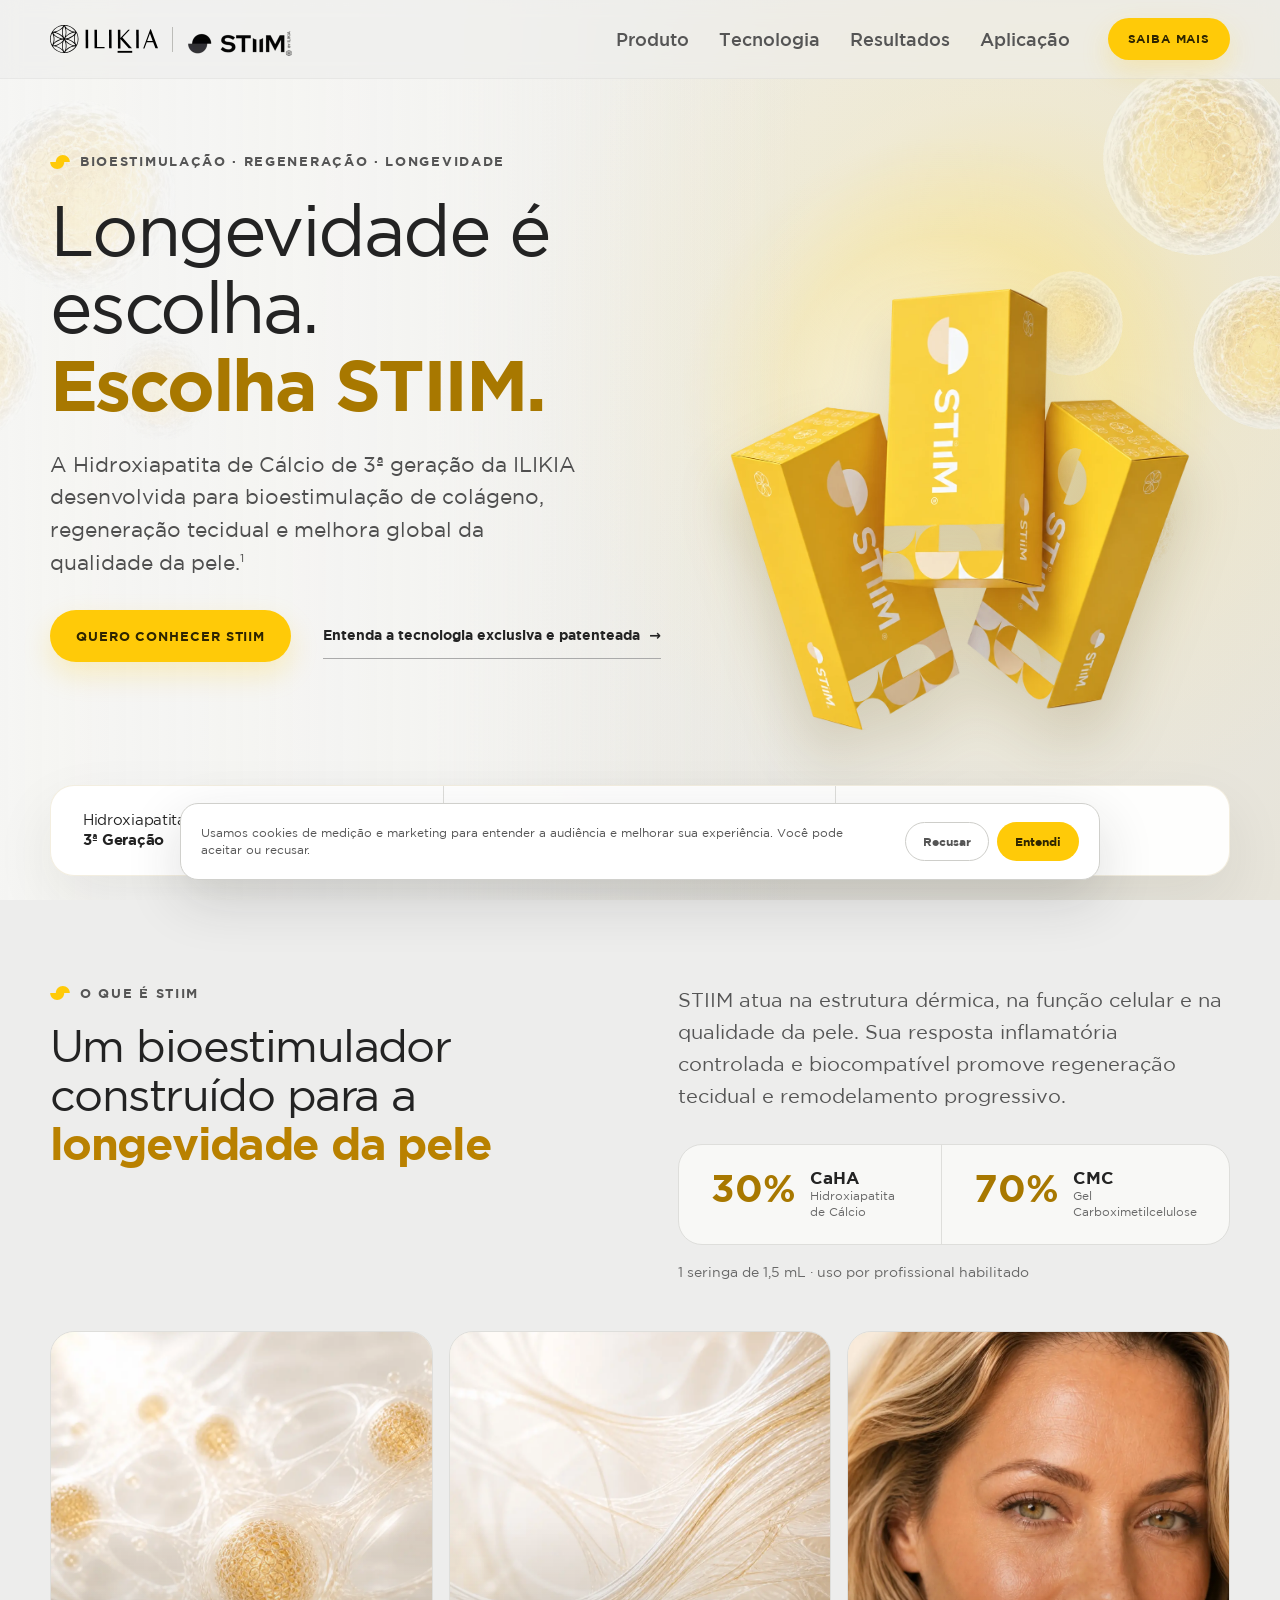
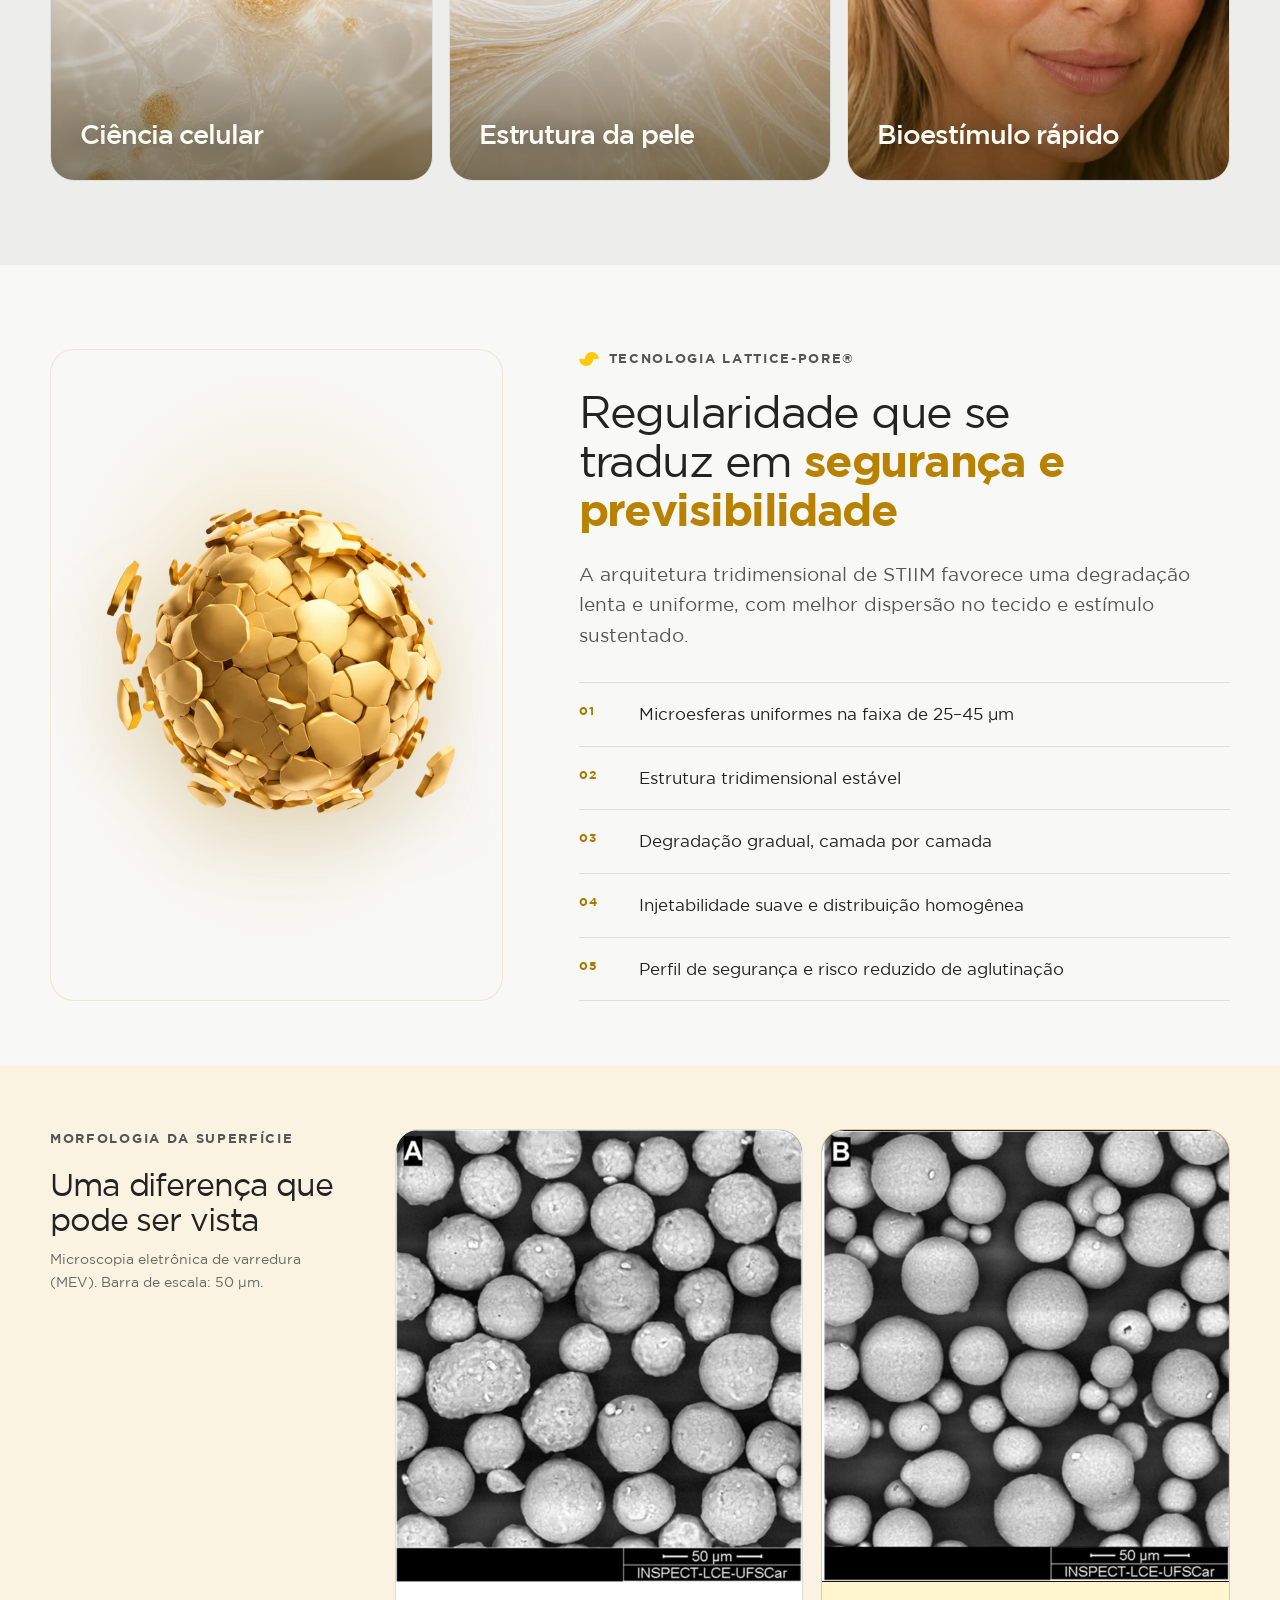
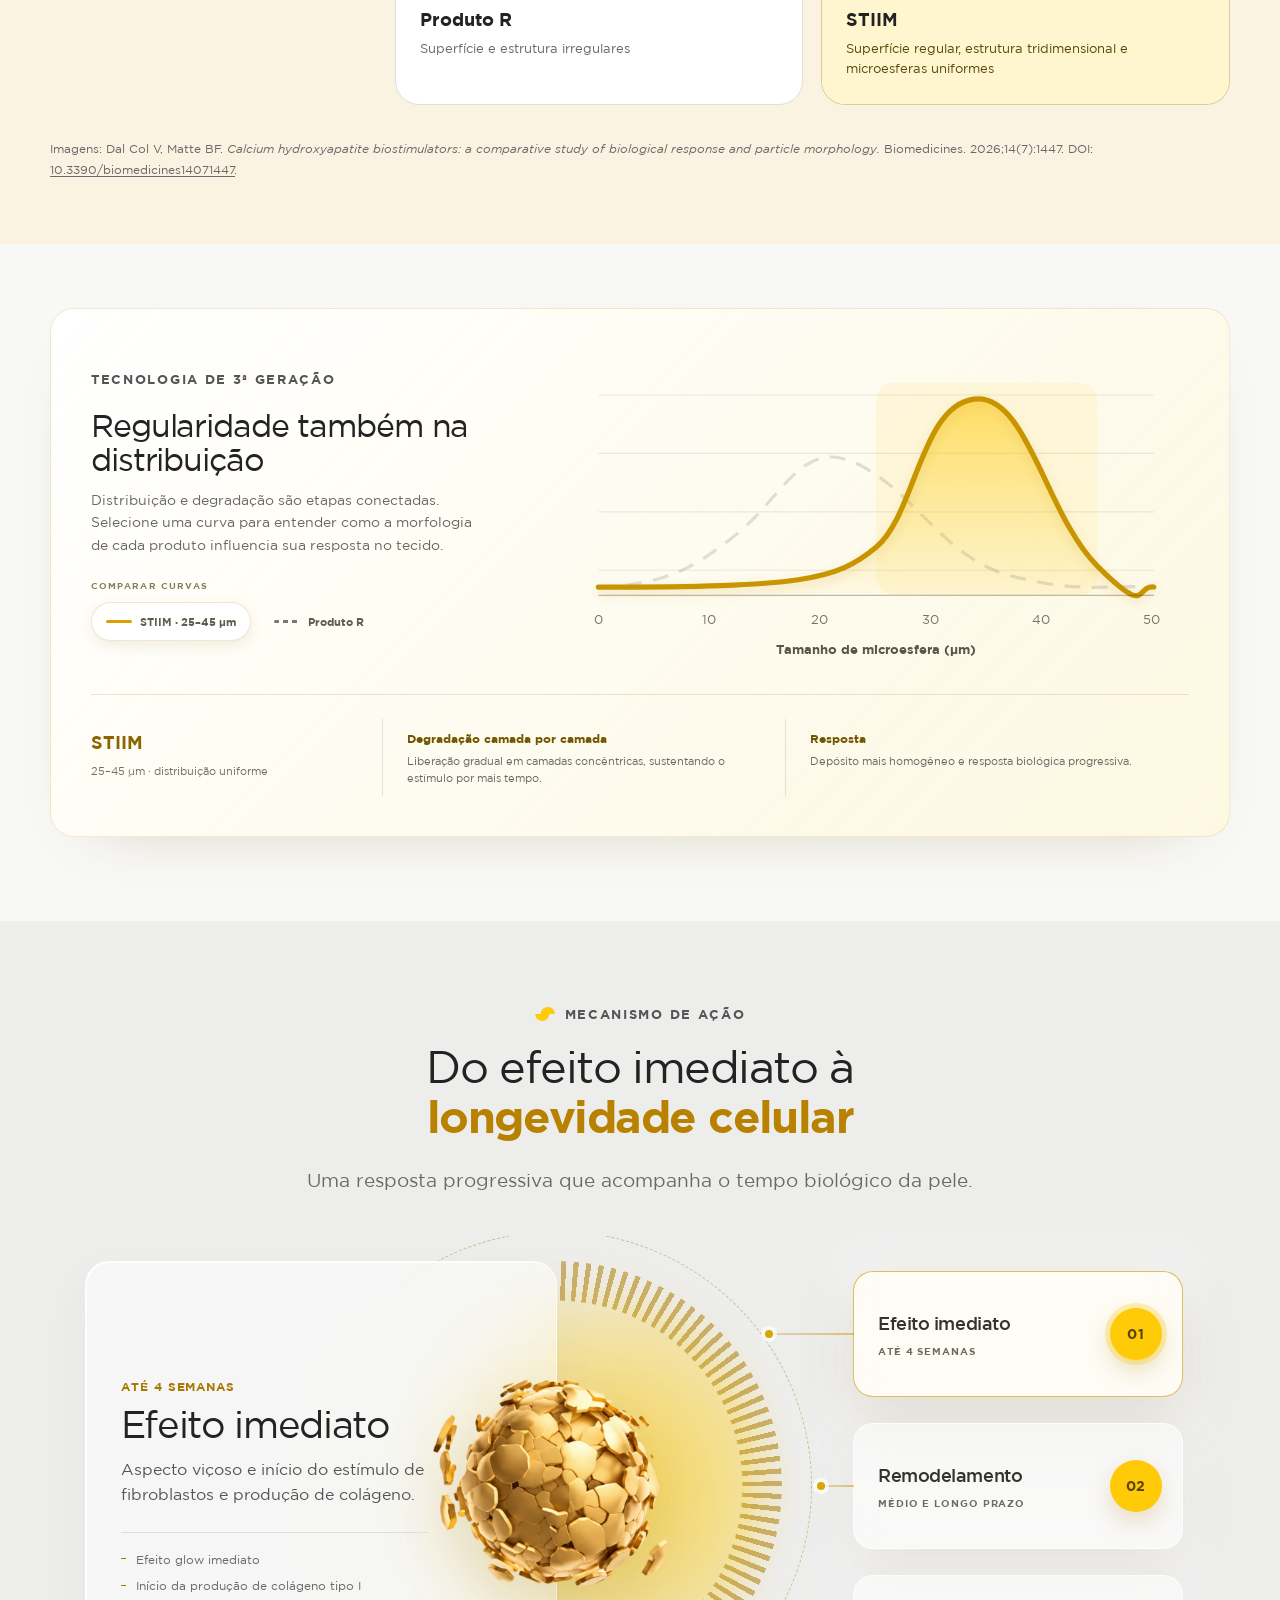
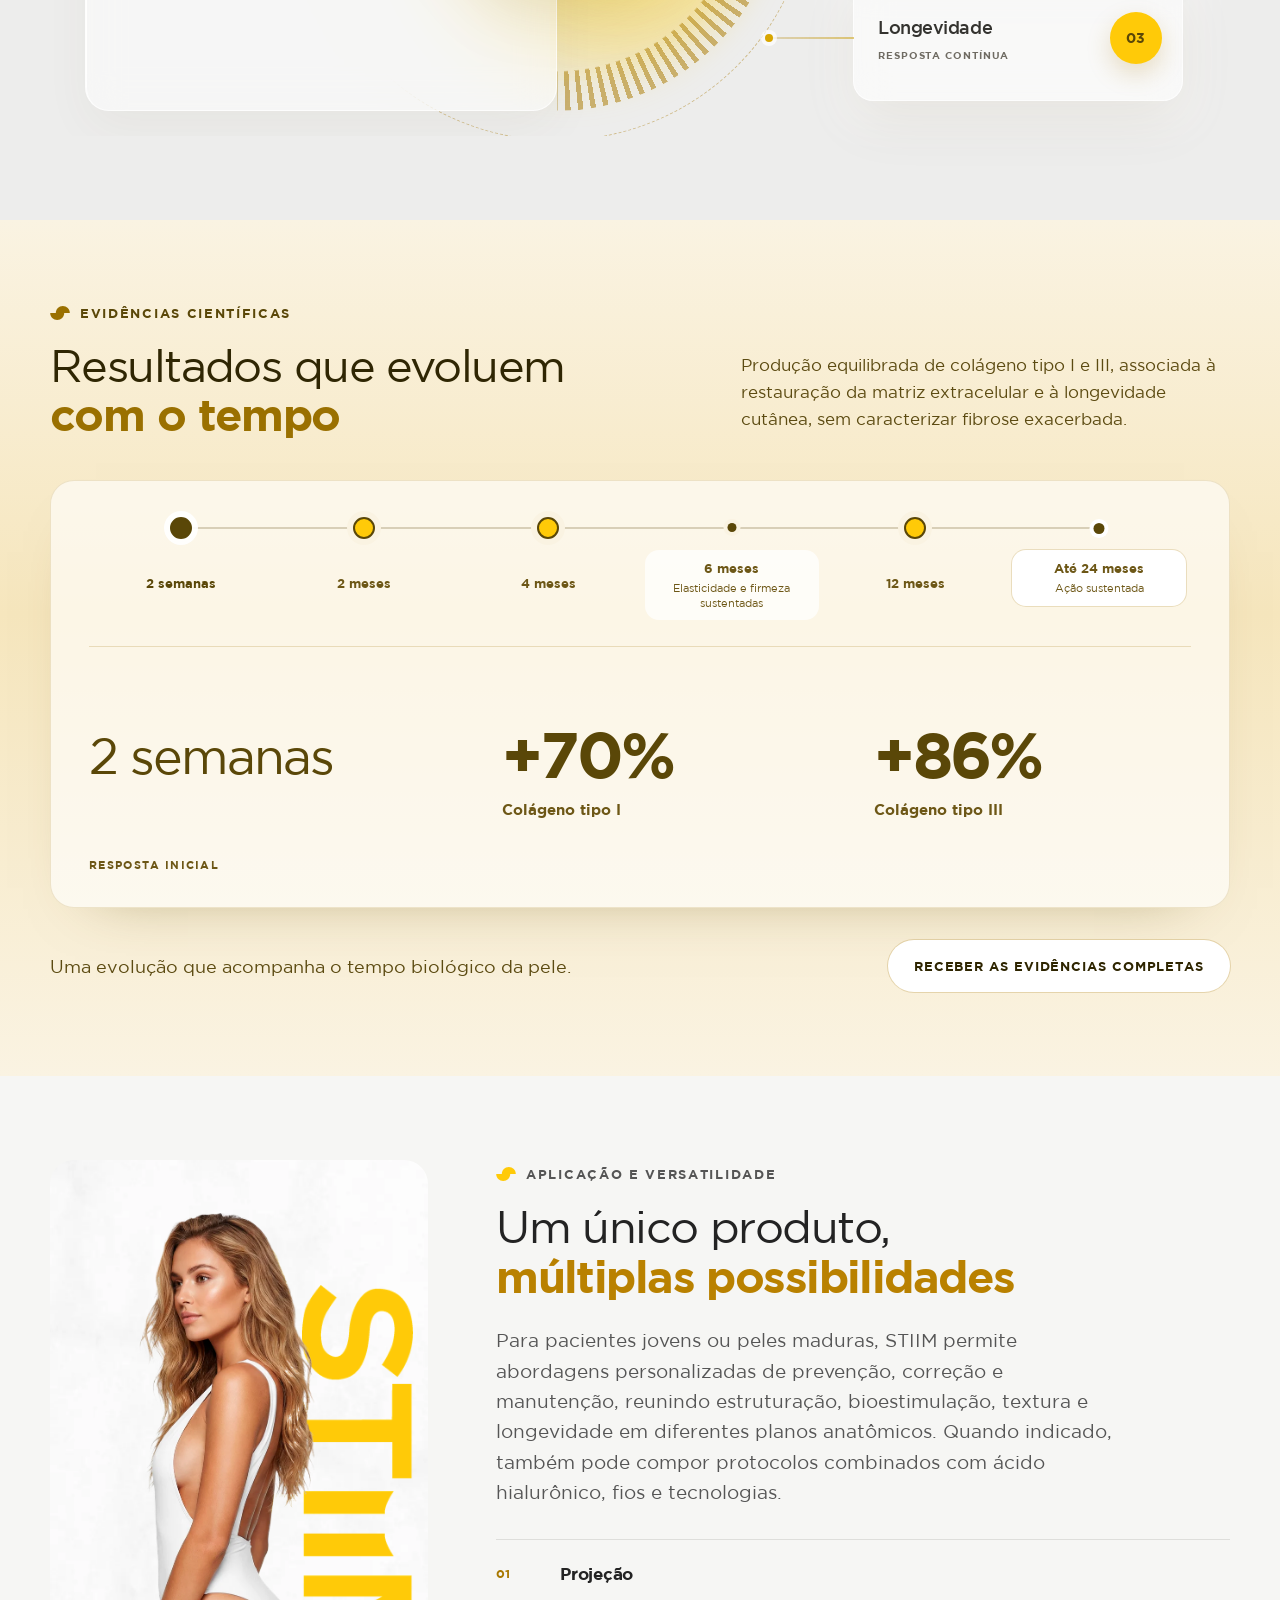
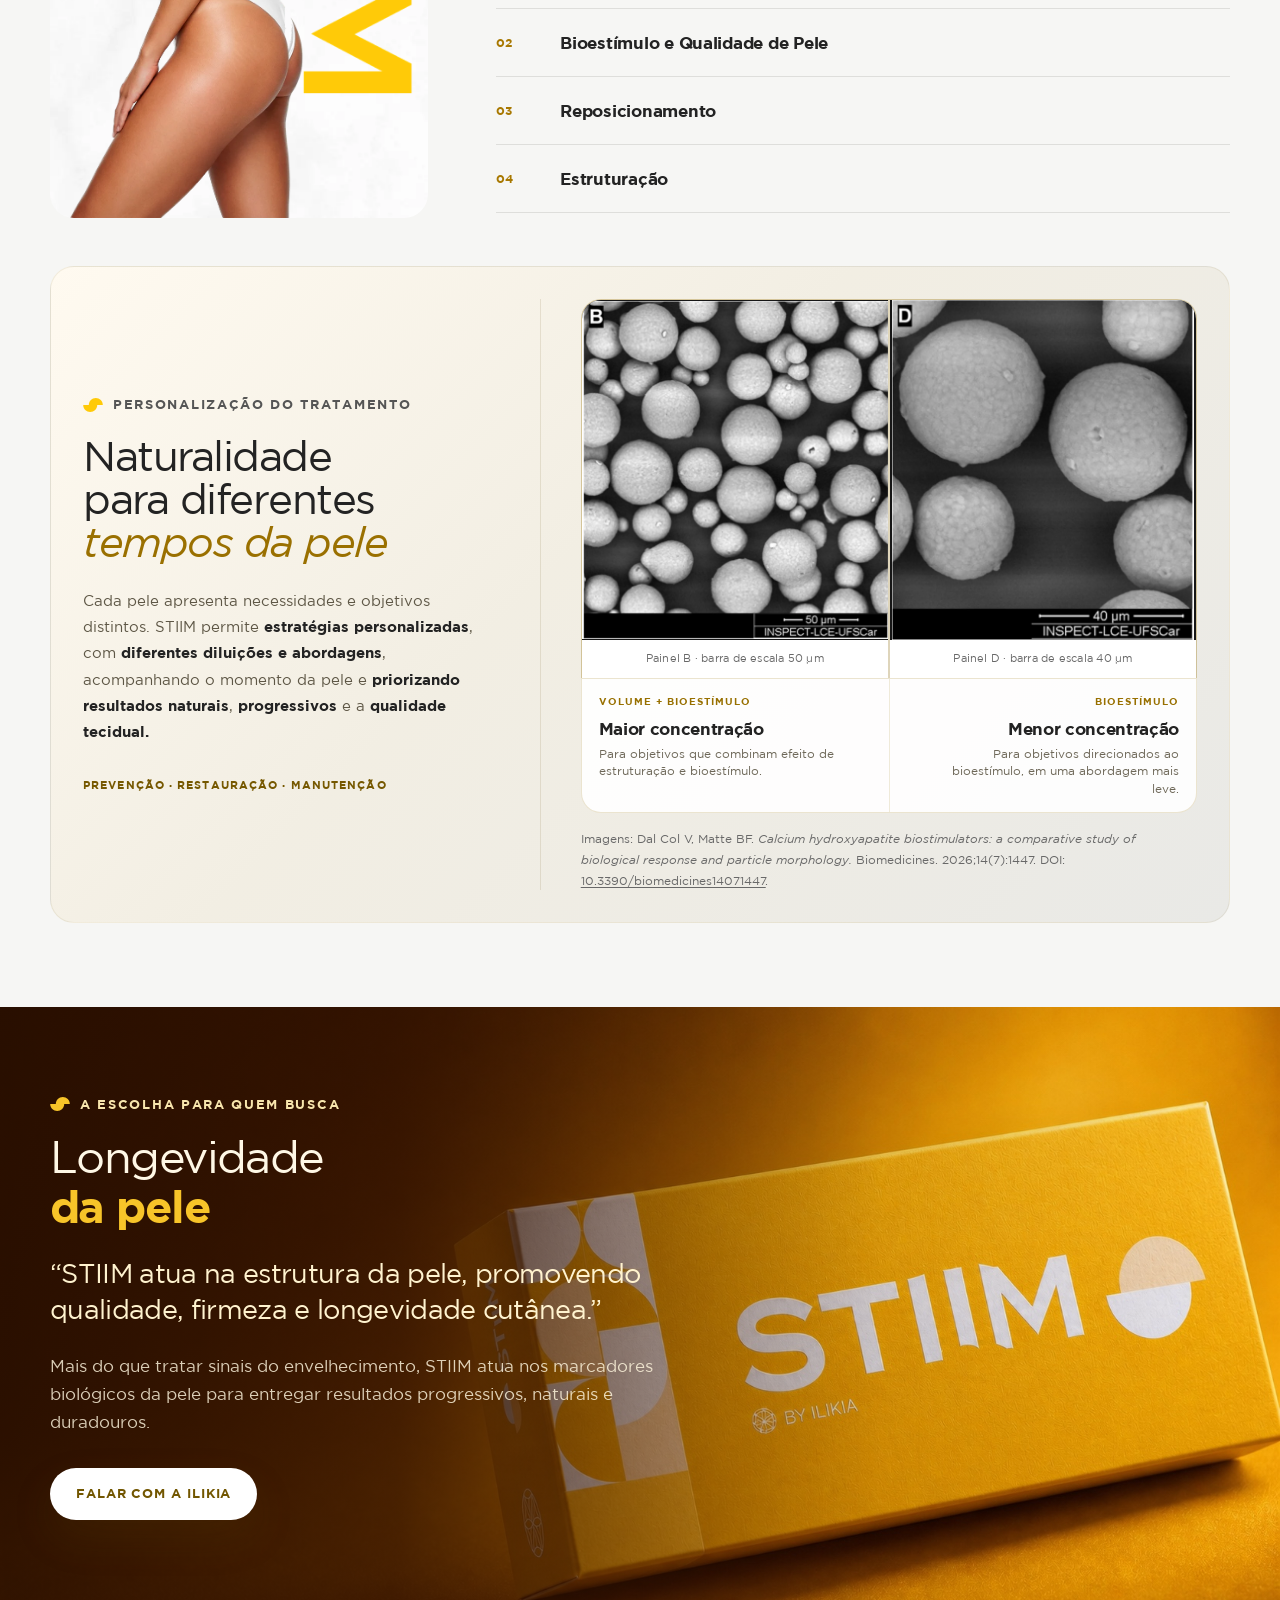
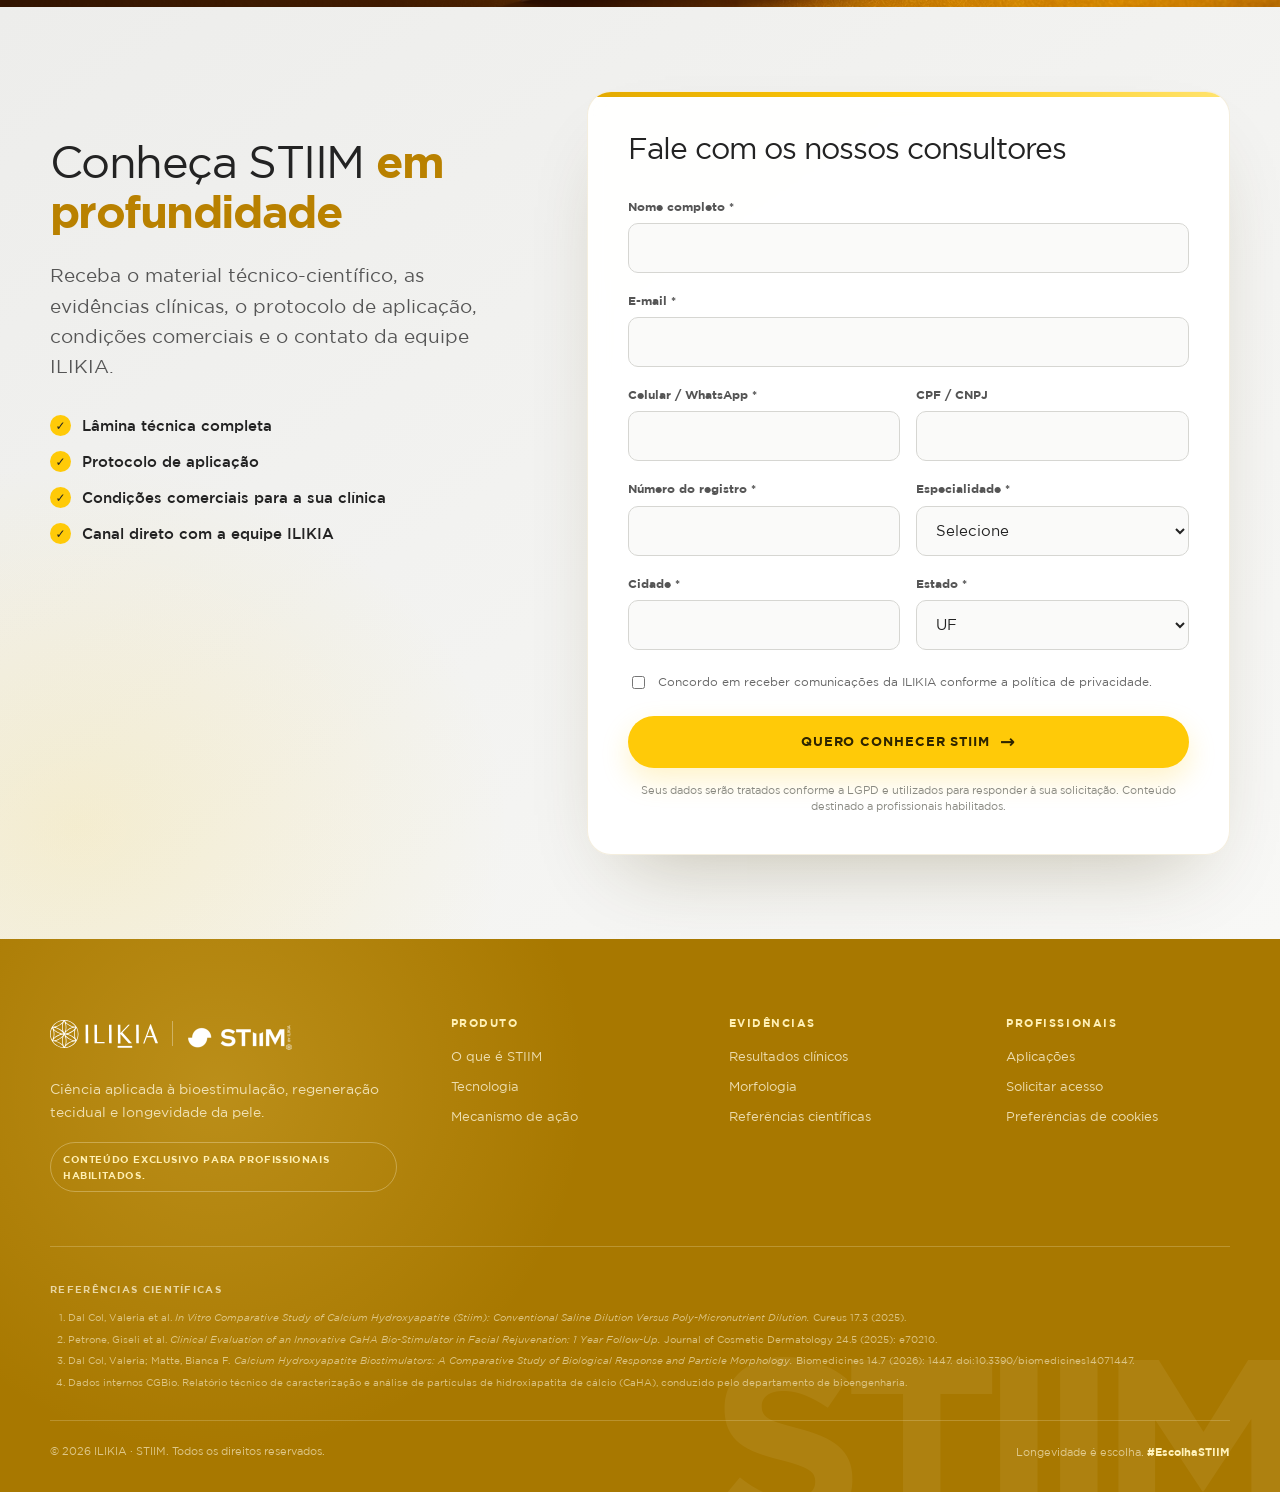
==== commit e5563343: "86ah19vv5: tira o anel dourado do hero e enxuga o cabeçalho do form (sem eyebrow, sem STIIM × ILIKIA" ====
--- a/index.html
+++ b/index.html
@@ -10,7 +10,7 @@
   <meta property="og:type" content="website" />
   <meta property="og:image" content="assets/img/identidade-produto.png" />
 
-  <meta name="koko-build" content="stiim-e556334" />
+  <meta name="koko-build" content="stiim-f88812f" />
   <link rel="preload" href="assets/fonts/GothamBook.woff2" as="font" type="font/woff2" crossorigin />
   <link rel="preload" href="assets/fonts/GOTHAM-BOLD.woff2" as="font" type="font/woff2" crossorigin />
   <link rel="stylesheet" href="styles-fa9c3e3b.css" />
--- a/styles-fa9c3e3b.css
+++ b/styles-fa9c3e3b.css
@@ -0,0 +1,929 @@
+/* STIIM by ILIKIA — identidade oficial: luz, amarelo, produto e estruturas celulares. */
+@font-face{font-family:Gotham;src:url('assets/fonts/GothamBook.woff2') format('woff2');font-weight:400;font-style:normal;font-display:swap}
+@font-face{font-family:Gotham;src:url('assets/fonts/Gotham-BookItalic.woff2') format('woff2');font-weight:400;font-style:italic;font-display:swap}
+@font-face{font-family:Gotham;src:url('assets/fonts/GOTHAM-MEDIUM.woff2') format('woff2');font-weight:500;font-style:normal;font-display:swap}
+@font-face{font-family:Gotham;src:url('assets/fonts/GOTHAM-BOLD.woff2') format('woff2');font-weight:700;font-style:normal;font-display:swap}
+
+:root{
+  --yellow:#ffca08;          /* acento da marca: botoes, pontos, indicadores */
+  --yellow-soft:#ffe36f;
+  --yellow-pale:#fff6cf;
+  /* 86ah19vv5: campo amarelo para AREA GRANDE. Dourado claro -> creme -> off-white.
+     Serve para a secao de evidencias deixar de ser um bloco chapado saturado. */
+  --gold-field:#f6e6bd;
+  --cream:#faf3e2;
+  --gold-ink:#5a4708;        /* texto sobre o campo dourado: contraste >= 8:1 */
+  --ink:#232323;
+  --muted:#686868;
+  --line:#dededb;
+  --background:#ededec;
+  --surface:#f8f8f6;
+  --white:#fff;
+  --radius:24px;
+  --radius-card:20px;        /* 86ah19vv5: raio unico de card, IGUAL em todos os breakpoints */
+  --radius-small:14px;
+  /* 86ah19vv5 (18/09): escala de espacamento compartilhada. Todo gap entre eyebrow, titulo,
+     texto, acoes, lista e card sai daqui, em vez de margem avulsa por elemento. */
+  --space-1:8px;
+  --space-2:12px;
+  --space-3:16px;
+  --space-4:20px;
+  --space-5:24px;
+  --space-6:32px;
+  --space-7:40px;
+  --space-8:48px;
+  --space-9:64px;
+  --stack-eyebrow:var(--space-4);   /* eyebrow -> titulo */
+  --stack-title:var(--space-5);     /* titulo -> texto */
+  --stack-text:var(--space-6);      /* texto -> acoes / lista / pilares */
+  --stack-block:var(--space-7);     /* acoes -> cards; bloco -> bloco dentro de uma peca */
+  --block-gap:var(--space-9);       /* peca -> peca dentro da secao */
+  --card-pad:var(--space-6);        /* padding interno de card */
+  --card-pad-s:var(--space-5);
+  /* Hero: coluna de texto e coluna do produto. O centro do produto e o centro do CONTEUDO
+     VISIVEL (alfa) de hero-caixas-limpas.png, medido: x=335,5 de 650 -> .5162. */
+  --hero-copy-w:640px;
+  --hero-product-w:clamp(420px,43vw,650px);
+  --hero-product-cx:.5162;
+  --strip-size:clamp(15px,1.2vw,17px);
+  --container:1180px;
+  --section-title-size:clamp(38px,3.5vw,52px);
+  --shadow:0 24px 60px rgba(44,40,20,.08);
+  --ease:cubic-bezier(.22,.61,.36,1);
+}
+
+*,*::before,*::after{box-sizing:border-box}
+html{scroll-behavior:smooth;-webkit-text-size-adjust:100%}
+body{margin:0;background:var(--background);color:var(--ink);font-family:Gotham,system-ui,-apple-system,"Helvetica Neue",Arial,sans-serif;font-size:18px;line-height:1.6;-webkit-font-smoothing:antialiased;overflow-x:hidden}
+img{display:block;max-width:100%;height:auto}
+a{color:inherit;text-decoration:none}
+button,input,select{font:inherit}
+button{color:inherit}
+sup{font-size:.58em;line-height:0;vertical-align:super}
+.tracking-pixel{display:none}
+.container{width:min(100% - 48px,var(--container));margin-inline:auto}
+.section{padding:84px 0;scroll-margin-top:88px}
+
+h1,h2,h3,p{margin-top:0}
+h1,h2,h3{font-weight:400;letter-spacing:-.035em;line-height:1.08}
+h1{max-width:10.8ch;margin-bottom:var(--stack-title);font-size:clamp(50px,5.6vw,76px)}
+h2{max-width:18ch;margin-bottom:var(--stack-title);font-size:var(--section-title-size)}
+h3{font-size:25px}
+h1 strong,h2 em{color:#b98100;font-style:normal;font-weight:700}
+p{margin-bottom:20px}
+.eyebrow{display:flex;align-items:center;gap:10px;margin-bottom:var(--stack-eyebrow);color:#555;font-size:13px;font-weight:700;letter-spacing:.13em;line-height:1.4;text-transform:uppercase}
+.brand-dot{width:20px;height:15px;flex:0 0 auto;background:var(--yellow);-webkit-mask:url("assets/img/stiim-symbol.svg") center/contain no-repeat;mask:url("assets/img/stiim-symbol.svg") center/contain no-repeat}
+.results .brand-dot,.longevity-closing .brand-dot{background:#9a7000}
+.meta{margin:16px 0 0;color:var(--muted);font-size:14px}
+
+.button{display:inline-flex;min-height:52px;align-items:center;justify-content:center;padding:14px 26px;border:0;border-radius:999px;background:var(--yellow);color:#2e2500;font-size:13px;font-weight:700;letter-spacing:.07em;text-align:center;text-transform:uppercase;cursor:pointer;box-shadow:0 12px 28px rgba(255,202,8,.22);transition:transform .25s var(--ease),box-shadow .25s var(--ease),background .25s}
+.button:hover{transform:translateY(-2px);background:#ffd329;box-shadow:0 16px 30px rgba(255,202,8,.3)}
+.button:focus-visible,.text-link:focus-visible,.main-nav a:focus-visible,.menu-button:focus-visible{outline:3px solid #6b5000;outline-offset:4px}
+.footer-column a:focus-visible,.footer-cookie:focus-visible{outline:3px solid #fff1b7;outline-offset:4px}
+.button-small{min-height:42px;padding:10px 20px;font-size:12px}
+.button-full{width:100%}
+.button-light{background:#fff;color:#2e2500;box-shadow:0 0 0 1px rgba(154,112,0,.22)}
+.text-link{display:inline-block;padding:12px 0;border-bottom:1px solid #aaa;font-size:14px;font-weight:700;line-height:1.45}
+/* 86ah19vv5 (18/09): a ultima palavra e a seta andam juntas; a seta nunca fica orfa numa linha */
+.text-link-tail{white-space:nowrap}
+.text-link [aria-hidden]{display:inline-block;margin-left:9px}
+
+/* Header */
+.site-header{position:fixed;inset:0 0 auto;z-index:50;border-bottom:1px solid rgba(35,35,35,.045);background:rgba(237,237,236,.62);backdrop-filter:saturate(125%) blur(10px);-webkit-backdrop-filter:saturate(125%) blur(10px);transition:background .35s var(--ease),border-color .35s var(--ease),box-shadow .35s var(--ease)}
+.site-header.is-scrolled{border-color:rgba(35,35,35,.08);background:rgba(237,237,236,.88);box-shadow:0 12px 32px -26px rgba(35,35,35,.4)}
+.header-inner{display:flex;min-height:78px;align-items:center;gap:32px}
+.brand{display:inline-flex;align-items:center;gap:14px;flex:0 0 auto}
+.brand>span{width:1px;height:25px;background:#bcbcb8}
+.brand img{object-fit:contain}
+.brand img:first-child{width:108px;height:auto}
+.brand img:last-child{width:146px;height:auto;margin-left:-20px}
+.main-nav{display:flex;align-items:center;gap:30px;margin-left:auto}
+.main-nav a{position:relative;padding:10px 0;color:#555;font-size:18px;font-weight:500}
+.main-nav a::after{content:"";position:absolute;right:0;bottom:4px;left:0;height:2px;background:var(--yellow);transform:scaleX(0);transform-origin:right;transition:transform .25s var(--ease)}
+.main-nav a:hover::after{transform:scaleX(1);transform-origin:left}
+.header-cta{margin-left:6px}
+.menu-button{display:none;width:44px;height:44px;padding:11px;border:0;border-radius:50%;background:#fff;cursor:pointer}
+.menu-button span{display:block;width:100%;height:2px;margin:5px 0;background:#222;transition:transform .25s,opacity .25s}
+
+/* Hero */
+.hero{position:relative;display:flex;min-height:max(720px,min(94svh,880px));flex-direction:column;padding:78px 0 0;overflow:hidden;background:radial-gradient(circle at 79% 37%,rgba(255,222,94,.48) 0,rgba(255,232,145,.2) 20%,transparent 43%),linear-gradient(112deg,#f4f3ef 0%,#ecebe6 52%,#e7e4da 100%)}
+.hero::before{position:absolute;top:15%;right:5%;z-index:0;width:clamp(420px,42vw,660px);height:clamp(420px,42vw,660px);border-radius:50%;background:radial-gradient(circle,rgba(255,255,255,.68) 0%,rgba(255,230,133,.2) 44%,transparent 70%);content:"";filter:blur(1px)}
+.hero-shade{position:absolute;inset:0;z-index:1;background:linear-gradient(90deg,rgba(245,245,243,.96) 0%,rgba(245,245,243,.86) 34%,rgba(245,245,243,.18) 51%,transparent 63%)}
+.hero-molecules{position:absolute;z-index:2;width:clamp(360px,38vw,620px);pointer-events:none;will-change:transform}
+.hero-molecules img{display:block;width:100%;height:auto}
+.hero-molecules-left{top:5%;left:-14%;opacity:.3;animation:hero-molecules-left 8.5s ease-in-out infinite alternate;-webkit-mask-image:linear-gradient(90deg,#000 42%,rgba(0,0,0,.58) 70%,transparent 100%);mask-image:linear-gradient(90deg,#000 42%,rgba(0,0,0,.58) 70%,transparent 100%)}
+.hero-molecules-left img{transform:scaleX(-1) rotate(-7deg)}
+.hero-molecules-right{top:1%;right:-12%;opacity:.58;animation:hero-molecules-right 7.5s ease-in-out infinite alternate;-webkit-mask-image:linear-gradient(270deg,#000 45%,rgba(0,0,0,.65) 72%,transparent 100%);mask-image:linear-gradient(270deg,#000 45%,rgba(0,0,0,.65) 72%,transparent 100%)}
+.hero-molecules-right img{transform:rotate(8deg)}
+/* 86ah19vv5 (18/09): o produto vive dentro do hero-grid e e centralizado na coluna que sobra a
+   direita do texto: centro = 50% + metade da coluna de texto, corrigido pelo centro do alfa. */
+.hero-product{position:absolute;bottom:0;left:calc(50% + var(--hero-copy-w) / 2);z-index:0;width:var(--hero-product-w);margin-left:calc(var(--hero-product-w) * var(--hero-product-cx) * -1);pointer-events:none;animation:hero-product-float 7s ease-in-out infinite alternate;filter:drop-shadow(0 34px 28px rgba(83,62,0,.18))}
+.hero-product img{width:100%;height:auto}
+/* O bloco de texto fica CENTRADO entre o header e a faixa de cards: o espaco acima dele e igual ao
+   espaco entre o CTA e os cards (minimo --stack-block). Era ancorado no alto com o vazio todo
+   embaixo, e a Mari pediu para subir o titulo e equilibrar a dobra. */
+.hero-grid{position:relative;z-index:3;display:flex;min-height:0;flex:1;align-items:center;padding-block:var(--stack-block)}
+/* --space-8 de vies para cima: o bloco fica um pouco acima do centro geometrico da dobra (a faixa
+   de cards e pesada e puxa o olho para baixo). Pedido explicito do PDF: "subir um pouco o titulo". */
+.hero-copy{position:relative;z-index:1;width:100%;max-width:var(--hero-copy-w);padding:0 0 var(--space-8)}
+.hero h1{color:var(--ink);text-shadow:none}
+.hero h1 strong{color:#a87800}
+.hero .eyebrow{color:#555}
+.hero-lead{max-width:580px;margin-bottom:var(--stack-text);color:#4f4f4f;font-size:21px;line-height:1.55}
+.hero-actions{display:flex;align-items:center;gap:var(--space-6);flex-wrap:wrap}
+.hero .text-link{color:var(--ink);border-color:#aaa}
+/* 86ah19vv5: a faixa deixava de ser um card e virava um retangulo cortado pela borda da
+   secao (raio so em cima, bottom:0). Agora e um card inteiro, com o MESMO raio nos quatro
+   cantos e em todos os breakpoints, descolado da divisao entre as secoes. */
+/* 18/09: a faixa saiu do position:absolute e entrou no fluxo, logo abaixo do hero-grid. O gap
+   acoes -> cards passa a ser o padding-bottom do grid (--stack-block), igual para toda largura. */
+.benefit-strip{position:relative;z-index:4;display:grid;margin-bottom:var(--space-5);grid-template-columns:repeat(3,1fr);overflow:hidden;border:1px solid rgba(154,112,0,.12);border-radius:var(--radius);background:rgba(255,255,255,.94);box-shadow:var(--shadow);backdrop-filter:blur(10px)}
+.benefit-strip div{padding:var(--card-pad-s) var(--card-pad);border-right:1px solid var(--line)}
+.benefit-strip div:last-child{border-right:0}
+.benefit-strip strong,.benefit-strip span{display:block}
+/* 18/09: as duas linhas de cada card tem o MESMO corpo e a MESMA entrelinha; so o peso muda
+   (regular x negrito, conforme o PDF). Assim a 1a linha dos 3 cards cai na mesma baseline. */
+.benefit-strip strong,.benefit-strip span{color:var(--ink);font-size:var(--strip-size);letter-spacing:-.02em;line-height:1.35}
+.benefit-strip strong{font-weight:700}
+.benefit-strip span{font-weight:400}
+
+@media (min-width:781px){
+  .hero{min-height:max(800px,min(100svh,980px))}
+}
+
+@media (min-width:781px) and (max-height:850px){
+  .hero{--hero-product-w:clamp(420px,39vw,560px);min-height:max(720px,100svh)}
+  .hero-grid{padding-block:var(--space-6)}
+  .hero-copy{padding-bottom:var(--space-4)}
+  .hero h1{font-size:clamp(48px,5vw,64px)}
+  .hero-lead{max-width:540px;font-size:18px}
+  .benefit-strip div{padding:var(--card-pad-s) var(--space-6)}
+}
+
+/* Overview */
+.split-grid{display:grid;grid-template-columns:repeat(2,minmax(0,1fr));gap:clamp(32px,6vw,84px);align-items:start}
+.section-heading h2{margin-bottom:0}
+.section-copy>p:first-child{max-width:560px;color:#555;font-size:20px}
+.formula{display:grid;grid-template-columns:1fr 1fr;margin-top:var(--stack-text);overflow:hidden;border:1px solid var(--line);border-radius:var(--radius);background:var(--surface)}
+.formula>div{display:grid;grid-template-columns:auto 1fr;column-gap:14px;padding:var(--card-pad-s) var(--card-pad)}
+.formula>div+div{border-left:1px solid var(--line)}
+.formula strong{grid-row:1/3;color:#a87800;font-size:38px;line-height:1}
+.formula span{font-size:17px;font-weight:700;line-height:1.1}
+.formula small{color:var(--muted);font-size:12px;line-height:1.35}
+.product-showcase{margin-top:var(--space-8)}
+.benefit-groups{display:grid;grid-template-columns:repeat(3,minmax(0,1fr));gap:16px;align-items:stretch}
+.benefit-group{display:flex;min-width:0;overflow:hidden;border:1px solid var(--line);border-radius:var(--radius);background:rgba(255,255,255,.62);flex-direction:column}
+.benefit-card-inner{display:flex;min-height:100%;flex:1;flex-direction:column}
+.benefit-group figure{height:285px;flex:0 0 auto;margin:0;overflow:hidden;background:#f2eee5}
+.benefit-group figure img{width:100%;height:100%;object-fit:cover}
+.benefit-card-front figcaption{display:none}
+.benefit-card-front img{will-change:transform;animation:benefit-scene-a 8s ease-in-out infinite alternate}
+.benefit-group:nth-child(2) .benefit-card-front img{animation-name:benefit-scene-b;animation-duration:10s}
+.benefit-group:nth-child(3) .benefit-card-front img{animation-name:benefit-scene-c;animation-duration:9s}
+.benefit-group-natural figure{height:auto;min-height:390px;flex:1 1 auto}
+.benefit-group-natural figure img{object-position:center 43%}
+.benefit-group-copy{padding:25px 27px 27px}
+.benefit-kicker{margin:0 0 8px;color:#9a7000;font-size:10px;font-weight:700;letter-spacing:.13em;text-transform:uppercase}
+.benefit-group ul{margin:0;padding:0;list-style:none}
+.benefit-group li{padding:13px 0;border-top:1px solid rgba(104,104,104,.16)}
+.benefit-group h3{margin:0 0 3px;font-size:18px;letter-spacing:-.025em}
+.benefit-group li p{margin:0;color:var(--muted);font-size:12px;line-height:1.45}
+.benefit-group .naturality-manifesto{margin:12px 0 15px;color:#765800;font-size:20px;letter-spacing:-.025em;line-height:1.28}
+.benefit-group .naturality-manifesto strong{font-weight:500}
+.benefit-group .naturality-context{max-width:38ch;color:#625d51;font-size:12px;line-height:1.55}
+
+/* Technology */
+.technology{background:var(--surface)}
+/* 18/09 (86ah19vv5): o card da particula estica ate a altura da coluna de texto (a marca amarela
+   do PDF era o vazio acima e abaixo do card). A imagem continua quadrada, centrada no card. */
+.technology-grid{display:grid;grid-template-columns:.82fr 1.18fr;gap:76px;align-items:stretch}
+.identity-card{margin:0;overflow:hidden;border-radius:var(--radius);background:#eee}
+.identity-card img{width:100%;aspect-ratio:4/5;object-fit:cover;object-position:center}
+/* 86ah19vv5: card da particula dourada. A imagem e recortada com fundo transparente, entao
+   o card deixa de ser uma caixa cinza e vira um campo champagne suave, no mesmo tom do
+   amarelo novo da secao de evidencias. contain em vez de cover para nao cortar as
+   microesferas satelites, e padding para a particula nao encostar na borda. */
+.identity-card--particula{display:grid;place-items:center;padding:3%;border:1px solid rgba(154,112,0,.13);background:radial-gradient(66% 58% at 50% 47%,#fbf4e4 0%,#f6efdf 42%,var(--surface) 76%)}
+.identity-card--particula img{aspect-ratio:1/1;object-fit:contain;filter:drop-shadow(0 26px 34px rgba(122,95,20,.16))}
+.technology-copy>p:not(.eyebrow){max-width:650px;color:#555;font-size:19px}
+.feature-list{margin:var(--stack-text) 0 0;padding:0;list-style:none;border-top:1px solid var(--line)}
+.feature-list li{display:grid;grid-template-columns:42px 1fr;gap:18px;padding:19px 0;border-bottom:1px solid var(--line);font-size:17px;line-height:1.45}
+.feature-list span{color:#a87800;font-size:12px;font-weight:700;letter-spacing:.08em}
+/* 18/09 (86ah19vv5): a comparacao Produto R x STIIM virou uma FAIXA propria, de borda a borda,
+   sobre o creme da paleta, separada do bloco Regularidade acima e do card do grafico abaixo.
+   O titulo alinha pelo TOPO das micrografias (a marca do PDF era o vazio acima dele). */
+.comparison-band{margin-top:var(--block-gap);padding:var(--block-gap) 0;background:var(--cream)}
+.comparison{display:grid;grid-template-columns:.8fr 1fr 1fr;gap:18px;align-items:stretch}
+.comparison-heading{align-self:start;padding-right:var(--space-6)}
+.comparison-heading h3{margin-bottom:var(--space-2);font-size:32px}
+.comparison-heading p:last-child{margin:0;color:var(--muted);font-size:14px}
+.comparison figure{display:flex;flex-direction:column;margin:0;overflow:hidden;border:1px solid var(--line);border-radius:var(--radius);background:#fff}
+/* 86ah19vv5: micrografia nao pode ser cortada nem esticada. O box acompanha a proporcao
+   do painel (~0.9:1) e usa contain: letra do painel, barra de escala e etiqueta do
+   laboratorio aparecem inteiras em qualquer largura. */
+.comparison figure img{width:100%;aspect-ratio:.9/1;object-fit:contain;background:#161616}
+.comparison figcaption{display:flex;flex:1;flex-direction:column;gap:4px;padding:var(--card-pad-s)}
+/* 18/09: o card de STIIM e o destaque (item 4 do PDF): legenda sobre o amarelo palido da paleta e
+   borda dourada; o Produto R fica neutro. Texto da legenda em gold-ink: contraste > 7:1. */
+.comparison figure.is-stiim{border-color:rgba(185,129,0,.42)}
+.comparison figure.is-stiim figcaption{background:var(--yellow-pale)}
+.comparison figure.is-stiim figcaption span{color:var(--gold-ink)}
+.comparison figcaption strong{font-size:18px}
+.comparison figcaption span{color:var(--muted);font-size:13px}
+.comparison-credit{grid-column:1/-1;margin:var(--space-3) 0 0;color:var(--muted);font-size:12px;line-height:1.65}
+.comparison-credit cite{font-style:italic}
+.comparison-credit a{color:inherit;text-decoration:underline;text-underline-offset:2px}
+/* 18/09: o card do grafico saiu de dentro da grade da comparacao e virou peca propria, com o
+   respiro de --block-gap para a faixa creme acima; o fundo dele e o branco-amarelado, nao o creme. */
+.particle-distribution{display:grid;grid-template-columns:.76fr 1.24fr;gap:32px 54px;align-items:center;margin-top:var(--block-gap);padding:var(--space-7);border:1px solid rgba(175,133,17,.16);border-radius:var(--radius);background:linear-gradient(135deg,rgba(255,255,255,.94),rgba(255,248,220,.78));box-shadow:0 24px 65px -50px rgba(102,76,0,.42)}
+.particle-distribution-copy h3{margin-bottom:var(--space-2);font-size:32px}
+.particle-distribution-copy>p:not(.eyebrow){margin:0;color:var(--muted);font-size:14px;line-height:1.6}
+.distribution-control-label{margin:23px 0 8px!important;color:#8a7c5a!important;font-size:9px!important;font-weight:700;letter-spacing:.12em;text-transform:uppercase}
+.distribution-legend{display:inline-flex;gap:8px}
+.distribution-legend button{display:flex;align-items:center;gap:8px;padding:10px 14px;border:1px solid transparent;border-radius:999px;background:transparent;color:#625d50;font:inherit;font-size:11px;font-weight:700;cursor:pointer;transition:background-color .25s,border-color .25s,box-shadow .25s,transform .25s}
+.distribution-legend button:hover{background:rgba(255,255,255,.82)}
+.distribution-legend button[aria-pressed="true"]{border-color:rgba(174,130,0,.2);background:#fff;box-shadow:0 5px 14px rgba(102,76,0,.09)}
+.distribution-legend button:focus-visible{outline:3px solid #806000;outline-offset:3px}
+.distribution-legend i{display:block;width:26px;height:3px;border-radius:999px}
+.legend-stiim{background:#d8a300}
+.legend-product{background:repeating-linear-gradient(90deg,#777 0 5px,transparent 5px 9px)}
+.distribution-chart{margin:0!important;overflow:visible!important;border:0!important;background:transparent!important}
+.distribution-chart svg{display:block;width:100%;height:auto}
+.chart-grid line{stroke:rgba(66,61,49,.1);stroke-width:1}
+.chart-range{fill:rgba(255,202,8,.09)}
+.chart-axis{stroke:rgba(66,61,49,.34);stroke-width:1.4}
+.chart-product-line,.chart-stiim-line{fill:none;stroke-dashoffset:0;transition:opacity .32s,stroke-width .32s,filter .32s}
+.chart-product-line{stroke-dasharray:.025 .018}
+.chart-stiim-line{stroke-dasharray:none}
+.chart-product-line{stroke:#77736a;stroke-width:3}
+.chart-stiim-area{fill:url(#stiimChartFill);opacity:1}
+.chart-stiim-line{stroke:#c89400;stroke-width:4;stroke-linecap:round}
+.particle-distribution.is-visible .chart-product-line{animation:chart-product-draw 1.15s .18s var(--ease) both}
+.particle-distribution.is-visible .chart-stiim-line{animation:chart-draw 1.2s .5s var(--ease) both}
+.particle-distribution.is-visible .chart-stiim-area{animation:chart-area-in .7s 1.35s ease both}
+.chart-hit{fill:none;stroke:transparent;stroke-width:24;cursor:pointer;pointer-events:stroke}
+.chart-hit:focus{outline:none}
+.particle-distribution[data-active-series="stiim"] .chart-product-line{opacity:.22}
+.particle-distribution[data-active-series="stiim"] .chart-stiim-line{stroke-width:5;filter:drop-shadow(0 4px 5px rgba(190,139,0,.2))}
+.particle-distribution[data-active-series="product"] .chart-stiim-line{opacity:.18}
+.particle-distribution[data-active-series="product"] .chart-stiim-area{opacity:.18!important}
+.particle-distribution[data-active-series="product"] .chart-product-line{stroke-width:4;filter:drop-shadow(0 4px 5px rgba(70,67,59,.16))}
+.chart-labels{fill:#77736a;font-size:12px;text-anchor:middle}
+.chart-unit{fill:#5b5549;font-size:12px;font-weight:700}
+.distribution-insight{grid-column:1/-1;min-height:96px;padding-top:24px;border-top:1px solid rgba(112,88,20,.16)}
+.distribution-insight article{display:grid;grid-template-columns:.72fr 1fr 1fr;gap:0;animation:distribution-panel-in .38s var(--ease) both}
+.distribution-insight article[hidden]{display:none}
+.distribution-insight article>p,.distribution-insight article>div{display:flex;gap:5px;margin:0;padding:10px 24px;flex-direction:column}
+.distribution-insight article>p{padding-left:0}
+.distribution-insight article>div{border-left:1px solid rgba(112,88,20,.16)}
+.distribution-insight article p span{color:#8a6500;font-size:18px;font-weight:700}
+.distribution-insight small{color:#756e5e;font-size:11px}
+.distribution-insight strong{color:#725600;font-size:12px}
+.distribution-insight article div span{color:var(--muted);font-size:11px;line-height:1.5}
+@keyframes chart-draw{from{stroke-dasharray:1;stroke-dashoffset:1}to{stroke-dasharray:1;stroke-dashoffset:0}}
+@keyframes chart-product-draw{0%{stroke-dasharray:1;stroke-dashoffset:1}82%{stroke-dasharray:1;stroke-dashoffset:0}100%{stroke-dasharray:.025 .018;stroke-dashoffset:0}}
+@keyframes chart-area-in{from{opacity:0}to{opacity:1}}
+@keyframes distribution-panel-in{from{opacity:0;transform:translateY(8px)}to{opacity:1;transform:none}}
+
+/* Mechanism */
+.centered-heading{max-width:850px;text-align:center}
+.centered-heading .eyebrow{justify-content:center}
+.centered-heading h2{max-width:16ch;margin-inline:auto}
+.centered-heading>p:last-child{color:var(--muted);font-size:19px}
+.mechanism-expansion{position:relative;display:block;margin-top:var(--stack-block)}
+.mechanism-visual{position:relative;grid-area:visual;min-height:500px;overflow:visible;isolation:isolate}
+/* 18/09 (86ah19vv5): um so centro para aro, raios, brilho E molecula (--mechanism-cx). A molecula
+   e centralizada pelo centro da ESFERA dentro do PNG (ajuste de circulo sobre a componente
+   principal do alfa: x=425,0 y=381,3 de 800), nao pela caixa do arquivo, que tem lascas soltas. */
+/* Com a molecula no centro, o conjunto aro+raios+molecula anda de 40% para 43% para a esfera nao
+   invadir a coluna de texto; a coluna de cards acompanha (right:4%) para os pontos dos
+   conectores continuarem sobre o aro tracejado. */
+.mechanism-field{--mechanism-cx:43%;position:absolute;inset:0;overflow:hidden}
+.mechanism-field::before{content:"";position:absolute;top:50%;left:var(--mechanism-cx);width:430px;height:430px;border-radius:50%;background:radial-gradient(circle at 67% 50%,rgba(255,202,8,.46),rgba(255,202,8,.22) 43%,rgba(255,227,111,.08) 62%,transparent 75%);filter:blur(15px);transform:translate(-50%,-50%)}
+/* 86ah19vv5: "centralizar, esta muito grudado com a borda" - o painel e o texto saem da
+   borda esquerda do bloco. */
+.mechanism-field::after{content:"";position:absolute;top:50%;left:3%;z-index:3;width:40%;height:450px;border:1px solid rgba(255,255,255,.7);border-radius:var(--radius);background:rgba(255,255,255,.5);box-shadow:inset 1px 1px rgba(255,255,255,.9),0 18px 48px rgba(103,77,0,.045);backdrop-filter:blur(18px) saturate(112%);-webkit-backdrop-filter:blur(18px) saturate(112%);transform:translateY(-50%);pointer-events:none}
+.mechanism-field i{position:absolute;top:50%;left:var(--mechanism-cx);border-radius:50%;transform:translate(-50%,-50%)}
+.mechanism-field i:nth-child(1){width:510px;height:510px;border:1px dashed rgba(168,120,0,.42)}
+.mechanism-field i:nth-child(2){width:450px;height:450px;background:repeating-conic-gradient(from -90deg,rgba(168,120,0,.52) 0 1.35deg,transparent 1.35deg 3.25deg);clip-path:inset(0 0 0 50%);-webkit-mask:radial-gradient(circle,transparent 0 58%,#000 58.5% 71%,transparent 71.5%);mask:radial-gradient(circle,transparent 0 58%,#000 58.5% 71%,transparent 71.5%)}
+.mechanism-field i:nth-child(3){width:390px;height:390px;background:radial-gradient(circle at 62% 50%,rgba(255,202,8,.3),rgba(255,202,8,.08) 58%,transparent 72%);clip-path:inset(0 0 0 48%);filter:blur(9px)}
+/* 86ah19vv5: a particula dourada ja tem volume proprio; o brightness artificial sai. */
+.mechanism-molecule{--molecule-cx:53.13%;--molecule-cy:47.67%;position:absolute;top:50%;left:var(--mechanism-cx);z-index:4;width:286px;height:286px;object-fit:contain;filter:drop-shadow(0 22px 32px rgba(115,85,0,.16));transform:translate(calc(var(--molecule-cx) * -1),calc(var(--molecule-cy) * -1));transform-origin:var(--molecule-cx) var(--molecule-cy);animation:mechanism-molecule-float 6s ease-in-out infinite alternate}
+.mechanism-field>span{display:none}
+/* 86ah19vv5: "centralizar, esta muito grudado com a borda" - a coluna de cards sai de
+   right:12% para uma margem folgada e ganha respiro vertical entre os tres. */
+.mechanism-glass-tabs{position:absolute;top:50%;right:4%;z-index:5;display:grid;width:min(44%,330px);gap:26px;transform:translateY(-50%)}
+.mechanism-glass-tabs::before{content:"";position:absolute;inset:-28px -20px;z-index:-1;border-radius:var(--radius);background:rgba(255,255,255,.34);filter:blur(18px)}
+.mechanism-glass-stage{--connector-length:85px;position:relative;display:block;width:100%;min-height:126px;padding:26px 86px 24px 24px;border:1px solid rgba(255,255,255,.7);border-radius:var(--radius-card);background:rgba(255,255,255,.48);color:#34332f;font:inherit;text-align:left;cursor:pointer;box-shadow:0 20px 55px rgba(85,65,0,.08);backdrop-filter:blur(18px) saturate(120%);-webkit-backdrop-filter:blur(18px) saturate(120%);transform-origin:calc(var(--connector-length) * -1) 50%;transition:background-color .18s ease,border-color .18s ease,box-shadow .18s ease,transform .18s cubic-bezier(.2,.9,.2,1.35);will-change:transform}
+.mechanism-glass-stage:nth-child(2){--connector-length:33px}
+.mechanism-glass-stage::before{content:"";position:absolute;top:50%;right:100%;z-index:2;width:var(--connector-length);height:1px;background:linear-gradient(90deg,rgba(168,120,0,.48),#c99b00);transform:translateY(-50%)}
+.mechanism-glass-stage::after{content:"";position:absolute;top:calc(50% - 4px);right:calc(100% + var(--connector-length) - 4px);z-index:3;width:8px;height:8px;border-radius:50%;background:#d8a600;box-shadow:0 0 0 4px rgba(255,255,255,.68)}
+/* 86ah19vv5: "aumentar o circulo com o numero". 34px -> 52px, centralizado na altura do
+   card, com folga ate a borda direita (nao encosta). O numero cresce junto para continuar
+   legivel dentro do circulo maior. */
+.mechanism-glass-stage>b{position:absolute;top:50%;right:20px;display:grid;width:52px;height:52px;place-items:center;border-radius:50%;background:var(--yellow);color:#5a4708;font-size:14px;font-weight:700;letter-spacing:.04em;box-shadow:0 10px 24px rgba(168,120,0,.22);transform:translateY(-50%);transition:box-shadow .45s var(--ease)}
+.mechanism-glass-stage>span{display:block;font-size:18px;font-weight:500;letter-spacing:-.025em;line-height:1.15;transition:transform .45s var(--ease)}
+/* separacao entre numero, titulo e descricao (era 7px, colava os tres) */
+.mechanism-glass-stage small{display:block;margin-top:12px;color:#6f6b62;font-size:10px;font-weight:700;letter-spacing:.09em;text-transform:uppercase}
+/* estado ativo nao depende so de cor: muda borda, fundo E ganha um anel no circulo */
+.mechanism-glass-stage[aria-selected="true"]{border-color:rgba(202,154,0,.62);background:rgba(255,253,245,.86);box-shadow:0 24px 60px rgba(103,77,0,.13)}
+.mechanism-glass-stage[aria-selected="true"]>b{box-shadow:0 0 0 5px rgba(255,202,8,.28),0 10px 24px rgba(168,120,0,.24)}
+.mechanism-glass-stage:hover{background:rgba(255,255,255,.82);border-color:rgba(202,154,0,.45);box-shadow:0 30px 70px rgba(103,77,0,.17);transform:scale(1.045)}
+.mechanism-glass-stage:hover>span{transform:translateX(8px)}
+.mechanism-glass-stage:focus-visible{outline:3px solid #806000;outline-offset:4px}
+.mechanism-details{position:absolute;top:50%;left:6%;z-index:4;display:flex;width:min(26%,336px);min-height:360px;align-items:center;transform:translateY(-50%)}
+.mechanism-details article{width:100%;animation:mechanism-panel-in .45s var(--ease)}
+.mechanism-details article[hidden]{display:none}
+.step-time{margin-bottom:8px;color:#a87800;font-size:12px;font-weight:700;letter-spacing:.08em;text-transform:uppercase}
+.mechanism-details h3{margin-bottom:var(--space-2);font-size:clamp(34px,3vw,44px)}
+.mechanism-details article>p:not(.step-time,.mechanism-gene){max-width:32ch;margin:0;color:#555;font-size:16px;line-height:1.52}
+.step-points{display:grid;gap:9px;margin:26px 0 0;padding:18px 0 0;border-top:1px solid var(--line);color:var(--muted);font-size:12px;line-height:1.45;list-style:none}
+.step-points li{position:relative;padding-left:15px}
+.step-points li::before{content:"";position:absolute;top:.62em;left:0;width:5px;height:1px;background:#a87800}
+.mechanism-gene{display:grid;gap:7px;margin:22px 0 0;padding-top:16px;border-top:1px solid #d2c69d;color:#675d3c;font-size:11px;line-height:1.4}
+.mechanism-gene div{display:grid;grid-template-columns:52px 1fr;gap:8px}
+.mechanism-gene dt{color:#755500;font-size:12px;font-weight:700}
+.mechanism-gene dd{margin:0}
+@keyframes mechanism-panel-in{from{opacity:0;transform:translateY(10px)}to{opacity:1;transform:none}}
+@keyframes mechanism-molecule-float{from{transform:translate(calc(var(--molecule-cx) * -1),calc(var(--molecule-cy) * -1 - 2%)) rotate(-2deg) scale(.98)}to{transform:translate(calc(var(--molecule-cx) * -1),calc(var(--molecule-cy) * -1 + 2%)) rotate(2deg) scale(1.035)}}
+
+/* Results */
+/* 86ah19vv5: a secao inteira sai do amarelo chapado e vira um campo dourado suave,
+   com uma unica peca arredondada em vez de sangria de borda a borda. */
+.results{background:linear-gradient(180deg,var(--cream) 0%,var(--gold-field) 46%,var(--cream) 100%)}
+.results::after{content:"";display:block}
+.results-heading{display:grid;grid-template-columns:1fr .8fr;column-gap:80px;align-items:end}
+.results-heading .eyebrow{grid-column:1/-1;color:var(--gold-ink)}
+.results-heading h2{margin-bottom:0;color:#2f2603}
+.results-heading h2 em{color:#9a7000}
+.results-heading>p:last-child{margin:0 0 7px;color:#5c4b12;font-size:17px}
+/* 86ah19vv5: linha do tempo e big numbers passam a viver dentro da MESMA peca
+   arredondada. Antes eram duas faixas soltas sobre o amarelo chapado, e era isso que
+   fazia a secao parecer "conteudo espalhado". */
+.evidence-timeline{margin-top:var(--stack-block);padding:34px 38px 10px;border:1px solid rgba(154,112,0,.16);border-radius:var(--radius);background:rgba(255,255,255,.62);box-shadow:0 26px 60px -46px rgba(94,72,0,.5)}
+.timeline-scroll{overflow:visible;scrollbar-width:none}
+.timeline-scroll::-webkit-scrollbar{display:none}
+.timeline-nav{--timeline-index:0;position:relative;display:grid;grid-template-columns:repeat(6,1fr)}
+.timeline-nav::before,.timeline-nav::after{content:"";position:absolute;top:12px;left:8.333%;height:2px}
+.timeline-nav::before{right:8.333%;background:rgba(90,71,8,.22)}
+.timeline-nav::after{z-index:1;width:calc(var(--timeline-index) * 16.6667%);background:var(--gold-ink)}
+.timeline-nav button,.timeline-milestone{position:relative;z-index:2;min-width:0;padding:42px 8px 20px;color:#6d5716;text-align:center}
+.timeline-nav button{border:0;background:transparent;font:inherit;cursor:pointer}
+.timeline-nav button i,.timeline-milestone i{position:absolute;top:2px;left:50%;width:22px;height:22px;border:2px solid var(--gold-ink);border-radius:50%;background:var(--yellow);box-shadow:0 0 0 6px var(--cream);transform:translateX(-50%)}
+.timeline-nav span{display:block;font-size:13px;font-weight:700;line-height:1.25;white-space:nowrap}
+.timeline-milestone{padding:35px 5px 10px}
+.timeline-milestone i{top:8px;width:9px;height:9px;border:0;background:var(--gold-ink);box-shadow:0 0 0 4px var(--cream)}
+.milestone-copy{padding:10px 12px;border-radius:var(--radius-small);background:rgba(255,255,255,.72)}
+.timeline-milestone small{display:block;max-width:18ch;margin:5px auto 0;color:#6d5716;font-size:11px;line-height:1.35}
+.timeline-nav button[aria-selected="true"]{color:var(--gold-ink);font-weight:700}
+.timeline-nav button[aria-selected="true"] i{background:var(--gold-ink);box-shadow:0 0 0 6px rgba(255,255,255,.9)}
+.timeline-nav button.is-past i{background:var(--gold-ink)}
+.timeline-milestone.is-reached i{background:var(--gold-ink)}
+.timeline-end .milestone-copy{background:#fff;box-shadow:0 0 0 1px rgba(154,112,0,.18)}
+.timeline-end i{width:11px;height:11px;background:var(--gold-ink);box-shadow:0 0 0 4px #fff}
+.timeline-stage{min-height:250px;margin-top:16px;border-top:1px solid rgba(154,112,0,.2)}
+.timeline-panel[hidden]{display:none}
+.timeline-panel{position:relative;display:grid;min-height:250px;grid-template-columns:.34fr .66fr;grid-template-rows:1fr auto;gap:0 58px;align-items:center;padding:24px 0}
+.timeline-panel::before{content:attr(data-period);grid-column:1;grid-row:1;color:var(--gold-ink);font-size:clamp(36px,3.9vw,54px);line-height:.98;letter-spacing:-.04em}
+.timeline-panel.is-active{animation:timeline-in .42s var(--ease) both}
+.timeline-kicker{grid-column:1;grid-row:2;margin:14px 0 0;color:#6d5716;font-size:11px;font-weight:700;letter-spacing:.12em;text-transform:uppercase}
+.timeline-metrics{display:grid;grid-column:2;grid-row:1/3;grid-template-columns:repeat(2,1fr);gap:56px}
+.timeline-metrics-three{grid-template-columns:repeat(3,1fr);gap:44px}
+.timeline-metrics article{display:flex;min-width:0;flex-direction:column;gap:16px;overflow-wrap:anywhere}
+.timeline-metrics strong{color:var(--gold-ink);font-size:clamp(44px,5vw,72px);line-height:.92;letter-spacing:-.045em;white-space:nowrap;overflow-wrap:normal}
+.timeline-metrics-three strong{font-size:clamp(34px,3.7vw,54px)}
+.timeline-metrics span{max-width:20ch;color:#6d5716;font-size:15px;font-weight:700;line-height:1.4}
+.timeline-text-result strong{letter-spacing:-.04em}
+@keyframes timeline-in{from{opacity:0;transform:translateY(12px)}to{opacity:1;transform:none}}
+.results-action{display:flex;align-items:center;justify-content:space-between;gap:var(--space-6);margin-top:var(--space-6)}
+.results-action p{margin:0;color:#5c4b12;font-size:18px}
+
+/* Application */
+.application{background:#f6f6f4}
+/* 21/09 (86ah19vv5): card da modelo em TRES camadas (ver comentario no HTML). Tudo em variaveis:
+   --model-card-ratio  proporcao do card (largura/altura)
+   --model-h           altura da modelo em relacao ao card; o resto e o respiro da cabeca (so em cima,
+                       porque a foto original ja termina na canela e ela encosta na base)
+   --model-axis        onde fica o eixo do tronco dela, em % da largura do card (centro = 50%)
+   --model-cx          eixo do tronco DENTRO do recorte (medido: 64,59% da largura do PNG)
+   --word-h            comprimento da palavra STIIM em relacao a altura do card
+   --word-right        folga da palavra ate a borda direita do card
+   A coluna da foto e .68fr para a altura do card ficar perto da coluna de texto; centram na vertical. */
+.application-grid{display:grid;grid-template-columns:.68fr 1.32fr;gap:68px;align-items:center}
+.application .model-card{--model-card-ratio:.575;--model-h:92%;--model-axis:47%;--model-cx:.6459;--word-h:62%;--word-right:4%;margin-top:0;aspect-ratio:var(--model-card-ratio);background:#fafafa url("assets/img/aplicacao-marmore.webp") center/cover no-repeat}
+.model-card-word{position:absolute;top:50%;right:var(--word-right);z-index:1;width:auto;height:var(--word-h);transform:translateY(-50%)}
+.model-card-model{position:absolute;bottom:0;left:var(--model-axis);z-index:2;width:auto;height:var(--model-h);transform:translateX(calc(var(--model-cx) * -100%))}
+.model-card{position:relative;margin:0;overflow:hidden;border-radius:var(--radius);background:#fff}
+/* 86ah19vv5: a foto da secao de aplicacao passou a ser a aprovada do VA, ja entregue em
+   4:5, a mesma proporcao do card. object-position volta ao centro: o deslocamento de 58%
+   existia para enquadrar um retrato de rosto e agora cortaria a modelo. */
+.model-card img{display:block}
+.area-hotspot{position:absolute;top:var(--y);left:var(--x);z-index:2;display:grid;width:34px;height:34px;padding:0;border:2px solid rgba(255,255,255,.94);border-radius:50%;background:rgba(255,255,255,.88);color:#725600;font:inherit;place-items:center;cursor:pointer;box-shadow:0 5px 18px rgba(42,31,0,.24);transform:translate(-50%,-50%);transition:background-color .25s,border-color .25s,box-shadow .25s,transform .25s}
+.area-hotspot span{font-size:9px;font-weight:700;letter-spacing:.04em}
+.area-hotspot b{position:absolute;top:50%;left:calc(100% + 9px);width:max-content;max-width:150px;padding:8px 11px;border:1px solid rgba(255,255,255,.8);border-radius:999px;background:rgba(255,255,255,.86);color:#4d4534;font-size:10px;letter-spacing:.02em;opacity:0;pointer-events:none;box-shadow:0 8px 24px rgba(49,37,4,.13);backdrop-filter:blur(9px);transform:translate(-6px,-50%);transition:opacity .24s,transform .24s}
+.area-hotspot.hotspot-label-left b{right:calc(100% + 9px);left:auto;transform:translate(6px,-50%)}
+.area-hotspot.is-active{border-color:#fff;background:var(--yellow);box-shadow:0 0 0 5px rgba(255,202,8,.23),0 8px 22px rgba(66,47,0,.24);transform:translate(-50%,-50%) scale(1.12)}
+.area-hotspot.is-active b{opacity:1;transform:translate(0,-50%)}
+.area-hotspot:focus-visible{outline:3px solid #725600;outline-offset:4px}
+.application-copy>p:not(.eyebrow){max-width:620px;color:#555;font-size:19px}
+/* 86ah19vv5: a lista virou <ol> de finalidades (Projecao, Bioestimulo e Qualidade de
+   Pele, Reposicionamento, Estruturacao). Nao e mais um seletor: nao ha ponto no rosto
+   correspondente a uma finalidade. O visual de linha numerada foi mantido. */
+.area-list{margin:var(--stack-text) 0 0;padding:0;border-top:1px solid var(--line);list-style:none}
+.area-list>li{display:grid;width:100%;grid-template-columns:46px 1fr;gap:18px;align-items:center;padding:20px 0;border-bottom:1px solid var(--line)}
+.area-list>li>span:first-child{color:#a87800;font-size:12px;font-weight:700}
+.area-list .area-copy{display:grid;grid-template-columns:1fr;color:var(--muted);font-size:14px}
+.area-list strong{color:var(--ink);font-size:17px;letter-spacing:-.015em}
+.application-insights{display:grid;overflow:hidden;grid-template-columns:.82fr 1.18fr;gap:0;margin-top:var(--space-8);padding:var(--card-pad);border:1px solid rgba(132,110,47,.1);border-radius:var(--radius);background:linear-gradient(135deg,#fffaf0 0%,#f2eee3 44%,#e9e9e6 100%)}
+.patient-profile,.concentration-panel{position:relative;min-width:0}
+/* 18/09 (86ah19vv5): a coluna de texto ocupa a altura das imagens: paragrafo na largura toda da
+   coluna, entrelinha maior e o bloco centrado na vertical frente as imagens. */
+.patient-profile{display:flex;min-height:0;padding:0 var(--space-7) 0 0;align-self:stretch;flex-direction:column;justify-content:center}
+.patient-profile h3{max-width:11ch;margin-bottom:var(--stack-title);font-size:clamp(34px,3.3vw,44px);line-height:1.02}
+.patient-profile h3 em{color:#9a7000}
+.patient-profile>p:not(.eyebrow){margin:0;color:#5e5746;font-size:15px;line-height:1.75}
+.patient-profile>p:not(.eyebrow) b{color:var(--ink);font-weight:700}
+.patient-profile-pillars{margin-top:var(--stack-text);color:#765800;font-size:11px;letter-spacing:.1em;line-height:1.5;text-transform:uppercase}
+.concentration-panel{padding:0 0 0 var(--space-7);border-left:1px solid rgba(124,102,43,.14)}
+/* 86ah19vv5: o comparador de cortina virou par lado a lado (ver comentario no HTML).
+   Cada painel aparece inteiro, com letra, barra de escala e etiqueta do laboratorio. */
+.concentration-figures{display:grid;grid-template-columns:1fr 1fr;gap:2px;overflow:hidden;border:1px solid rgba(150,111,0,.18);border-bottom:0;border-radius:var(--radius-card) var(--radius-card) 0 0;background:rgba(150,111,0,.18)}
+.concentration-figures figure{margin:0;background:#fff}
+.concentration-figures img{width:100%;aspect-ratio:.9/1;object-fit:contain;background:#161616}
+.concentration-figures figcaption{padding:10px 14px;color:var(--muted);font-size:11px;letter-spacing:.02em;text-align:center}
+.concentration-slider{position:relative;overflow:hidden;border:1px solid rgba(150,111,0,.18);border-bottom:0;border-radius:var(--radius-card) var(--radius-card) 0 0;background:#161616;box-shadow:0 20px 42px -36px rgba(94,67,0,.42);aspect-ratio:1/1;isolation:isolate}
+.concentration-slider-layer{position:absolute;inset:0;overflow:hidden}
+.concentration-slider-layer img{position:absolute;inset:0;width:100%;height:100%;object-fit:contain}
+.concentration-slider-high{z-index:1;clip-path:inset(0 calc(100% - var(--split)) 0 0)}
+.concentration-slider-handle{position:absolute;top:0;bottom:0;left:var(--split);z-index:3;width:2px;background:rgba(255,255,255,.94);box-shadow:0 0 18px rgba(79,50,0,.28);pointer-events:none;transform:translateX(-50%)}
+.concentration-slider-handle span{position:absolute;top:50%;left:50%;display:grid;width:38px;height:38px;border:1px solid rgba(116,83,0,.2);border-radius:50%;background:#fffdf6;color:#806000;font-size:17px;line-height:1;place-items:center;box-shadow:0 8px 24px rgba(68,43,0,.24);transform:translate(-50%,-50%)}
+.concentration-slider input{position:absolute;inset:0;z-index:4;width:100%;height:100%;margin:0;opacity:0;cursor:ew-resize}
+.concentration-slider:has(input:focus-visible){outline:3px solid #806000;outline-offset:4px}
+.concentration-details{display:grid;grid-template-columns:1fr 1fr;overflow:hidden;border:1px solid rgba(150,111,0,.18);border-radius:0 0 var(--radius-card) var(--radius-card);background:rgba(255,255,255,.9)}
+/* referencia bibliografica do comparador: legivel, com folga ate a imagem e ate a borda */
+.concentration-credit{margin:var(--space-3) 0 0;color:var(--muted);font-size:12px;line-height:1.65}
+.concentration-credit cite{font-style:italic}
+.concentration-credit a{color:inherit;text-decoration:underline;text-underline-offset:2px}
+.concentration-details article{display:flex;gap:3px;padding:14px 17px 15px;flex-direction:column}
+.concentration-details article+article{border-left:1px solid rgba(150,111,0,.14)}
+.concentration-details article:last-child{text-align:right}
+.concentration-details span{margin-bottom:3px;color:#987000;font-size:10px;font-weight:700;letter-spacing:.1em;text-transform:uppercase}
+.concentration-details strong{font-size:17px;letter-spacing:-.02em}
+.concentration-details p{max-width:28ch;margin:0;color:#6e6859;font-size:12px;line-height:1.45}
+.concentration-details article:last-child p{margin-left:auto}
+
+/* Longevity closing */
+.longevity-closing{position:relative;display:flex;overflow:hidden;min-height:600px;align-items:center;background:#c88605;isolation:isolate}
+.longevity-background{position:absolute;inset:0;z-index:0;width:100%;height:100%;object-fit:cover;object-position:center 50%}
+.longevity-shade{position:absolute;inset:0;z-index:1;background:linear-gradient(90deg,rgba(42,15,0,.9) 0%,rgba(49,17,0,.82) 31%,rgba(61,24,0,.5) 49%,rgba(53,20,0,.12) 69%,transparent 100%)}
+.longevity-closing-inner{position:relative;z-index:2;display:flex;min-height:400px;align-items:flex-start;text-align:left;flex-direction:column;justify-content:center}
+.longevity-closing .eyebrow{color:#f8e6ad}
+.longevity-closing .brand-dot{background:#f7c429}
+.longevity-closing h2{max-width:10ch;margin-bottom:var(--stack-title);color:#fff8e6}
+.longevity-closing h2 em{color:#f7c429}
+.longevity-closing blockquote{max-width:650px;margin:0;color:#fff3cf;font-size:clamp(22px,2.1vw,30px);letter-spacing:-.025em;line-height:1.35}
+.longevity-closing-inner>p:not(.eyebrow){max-width:620px;margin:var(--stack-title) 0 var(--stack-text);color:rgba(255,247,222,.82);font-size:17px;line-height:1.65}
+.longevity-closing .button{background:#fff;color:#725600;box-shadow:0 18px 40px rgba(98,72,0,.16)}
+
+@media (hover:hover) and (pointer:fine){
+  .longevity-closing .button:hover{background:#fffdf5;box-shadow:0 24px 48px rgba(98,72,0,.22)}
+}
+
+/* Contact */
+.contact{background:radial-gradient(620px 520px at 6% 88%,rgba(255,202,8,.14),transparent 70%),linear-gradient(145deg,#ededeb,#f8f8f6)}
+.contact-grid{display:grid;grid-template-columns:.82fr 1.18fr;gap:90px;align-items:start}
+.contact-copy{position:sticky;top:64px;align-self:start;padding-top:46px}
+.contact-copy>p:not(.eyebrow){max-width:520px;color:#555;font-size:19px}
+.check-list{display:grid;gap:var(--space-2);margin:var(--stack-text) 0 0;padding:0;list-style:none}
+.check-list li{position:relative;padding-left:32px;font-size:15px;font-weight:500}
+.check-list li::before{content:"✓";position:absolute;left:0;top:1px;display:grid;width:21px;height:21px;place-items:center;border-radius:50%;background:var(--yellow);font-size:12px;font-weight:700}
+.form-card{position:relative;overflow:hidden;padding:var(--space-7);border:1px solid rgba(170,126,0,.13);border-radius:var(--radius);background:rgba(255,255,255,.94);box-shadow:0 38px 80px -38px rgba(74,58,8,.32);backdrop-filter:blur(10px)}
+.form-card::before{content:"";position:absolute;inset:0 0 auto;height:5px;background:linear-gradient(90deg,#e3a900,var(--yellow),var(--yellow-soft))}
+.form-heading{margin-bottom:var(--space-6)}
+.form-heading h3{margin-bottom:0;font-size:30px}
+.field{margin-bottom:18px}
+.field-row{display:grid;grid-template-columns:1fr 1fr;gap:16px}
+.field label{display:block;margin-bottom:7px;color:#555;font-size:12px;font-weight:700}
+.field input,.field select{width:100%;height:50px;padding:0 15px;border:1px solid #d6d6d2;border-radius:10px;outline:0;background:#fafaf9;color:var(--ink);font-size:15px;transition:border-color .2s,box-shadow .2s}
+.field input:focus,.field select:focus{border-color:#b48300;box-shadow:0 0 0 3px rgba(255,202,8,.2)}
+.field input::placeholder{color:#a0a09b}
+.consent{display:flex;align-items:flex-start;gap:10px;margin:5px 0 24px;color:var(--muted);font-size:12px;line-height:1.45;cursor:pointer}
+.consent input{margin-top:3px;accent-color:var(--yellow)}
+.form-card .button{gap:10px}
+.form-card .button span{font-size:18px;line-height:1}
+.form-privacy{margin:14px 0 0;color:#898981;font-size:10.5px;line-height:1.55;text-align:center}
+.form-error{margin:16px 0 0;color:#a52c20;font-size:13px}
+.form-success{padding:70px 20px;text-align:center}
+.form-success>span{display:grid;width:64px;height:64px;place-items:center;margin:0 auto 24px;border-radius:50%;background:var(--yellow);font-size:28px}
+.form-success h3{margin-bottom:10px;font-size:30px}
+.form-success p{margin:0;color:var(--muted)}
+
+/* Footer */
+.site-footer{position:relative;overflow:hidden;padding:78px 0 30px;background:#a87800;color:#fff8df}
+.site-footer::before{content:"";position:absolute;top:-45%;left:-14%;width:62vw;height:62vw;border-radius:50%;background:radial-gradient(circle,rgba(255,222,114,.22),transparent 66%);pointer-events:none}
+.footer-main{position:relative;z-index:1;display:grid;grid-template-columns:1.55fr repeat(3,1fr);gap:54px;padding-bottom:54px;border-bottom:1px solid rgba(255,248,223,.22)}
+.footer-lockup img{filter:brightness(0) invert(1)}
+.footer-lockup>span{background:rgba(255,255,255,.34)}
+.footer-brand>p{max-width:36ch;margin:22px 0 18px;color:rgba(255,248,223,.78);font-size:14px;line-height:1.65}
+.footer-audience{display:inline-flex;padding:8px 12px;border:1px solid rgba(255,248,223,.3);border-radius:999px;color:#fff0b4;font-size:10px;font-weight:700;letter-spacing:.06em;text-transform:uppercase}
+.footer-column h3{margin-bottom:19px;color:#fff0b4;font-size:11px;font-weight:700;letter-spacing:.14em;text-transform:uppercase}
+.footer-column nav{display:flex;align-items:flex-start;flex-direction:column;gap:11px}
+.footer-column a,.footer-cookie{padding:0;border:0;background:none;color:rgba(255,248,223,.78);font:inherit;font-size:13px;line-height:1.45;text-align:left;cursor:pointer}
+.footer-column a:hover,.footer-cookie:hover{color:#fff}
+.references{position:relative;z-index:1;margin-top:34px;padding-top:0}
+.references-title{margin-bottom:13px;color:rgba(255,248,223,.72);font-size:10px;font-weight:700;letter-spacing:.13em;text-transform:uppercase}
+.references ol{margin:0;padding-left:18px;color:rgba(255,248,223,.58);font-size:10px;line-height:1.55}
+.references li+li{margin-top:6px}
+.footer-bottom{position:relative;z-index:1;display:flex;justify-content:space-between;gap:30px;margin-top:30px;padding-top:22px;border-top:1px solid rgba(255,248,223,.2);color:rgba(255,248,223,.62);font-size:11px}
+.footer-bottom p{margin:0}
+.footer-bottom strong{color:#fff2ba;font-weight:700}
+.footer-wordmark{position:absolute;right:-.03em;bottom:-.18em;color:rgba(255,245,207,.08);font-size:clamp(110px,19vw,310px);font-weight:700;letter-spacing:-.09em;line-height:.8;pointer-events:none;user-select:none}
+.cookie-banner{position:fixed;right:20px;bottom:20px;left:20px;z-index:80;display:flex;max-width:920px;align-items:center;justify-content:space-between;gap:24px;margin-inline:auto;padding:18px 20px;border:1px solid #d0d0cc;border-radius:18px;background:#fff;box-shadow:0 20px 55px rgba(35,35,35,.16);opacity:0;transform:translateY(16px);transition:opacity .25s,transform .25s}
+.cookie-banner.is-visible{opacity:1;transform:none}
+.cookie-banner p{margin:0;color:#555;font-size:12px;line-height:1.45}
+.cookie-banner>div{display:flex;gap:8px;flex:0 0 auto}
+.cookie-banner button{padding:9px 17px;border:1px solid transparent;border-radius:999px;font-size:12px;font-weight:700;cursor:pointer}
+.cookie-reject{border-color:#cececa!important;background:#fff;color:#555}
+.cookie-accept{background:var(--yellow);color:#302600}
+.mobile-whatsapp-bar{display:none}
+
+/* Motion */
+.reveal{opacity:0;transform:translateY(18px);transition:opacity .7s var(--ease),transform .7s var(--ease)}
+.reveal.is-visible{opacity:1;transform:none}
+@keyframes hero-molecules-left{from{transform:translate3d(-20px,24px,0) rotate(-3deg)}to{transform:translate3d(30px,-30px,0) rotate(4deg)}}
+@keyframes hero-molecules-right{from{transform:translate3d(24px,-20px,0) rotate(3deg)}to{transform:translate3d(-30px,32px,0) rotate(-4deg)}}
+@keyframes hero-product-float{from{transform:translate3d(0,7px,0) rotate(-.5deg)}to{transform:translate3d(0,-9px,0) rotate(.5deg)}}
+
+/* Hover language — mouse and trackpad only */
+@media (hover:hover) and (pointer:fine){
+  .brand img,.text-link [aria-hidden],.button>span,.benefit-strip>div,.benefit-strip strong,.formula>div,.formula strong,.benefit-group,.benefit-group figure img,.benefit-group li,.identity-card img,.feature-list li,.feature-list span,.comparison figure,.comparison figure img,.timeline-nav button,.timeline-nav button i,.timeline-milestone i,.timeline-metrics strong,.model-card img,.area-list>li,.check-list li,.check-list li::before,.field input,.field select,.consent,.footer-column nav a,.footer-cookie,.cookie-banner button{transition-duration:.32s;transition-timing-function:var(--ease)}
+
+  .brand img{transition-property:transform,filter}
+  .site-header .brand:hover img:first-child{transform:translateX(-2px)}
+  .site-header .brand:hover img:last-child{transform:translateX(2px) scale(1.04);filter:brightness(.82)}
+
+  .text-link [aria-hidden]{transition-property:transform}
+  .text-link:hover [aria-hidden]{transform:translateX(6px)}
+  .button>span{transition-property:transform}
+  .button:hover>span{transform:translateX(5px)}
+
+  .benefit-strip>div{transition-property:background-color,transform}
+  .benefit-strip strong{transition-property:color,transform}
+  .benefit-strip>div:hover{background:var(--yellow-pale)}
+  .benefit-strip>div:hover strong{color:#8a6500;transform:translateX(4px)}
+
+  .formula>div{transition-property:background-color}
+  .formula strong{transition-property:transform,color}
+  .formula>div:hover{background:var(--yellow-pale)}
+  .formula>div:hover strong{color:#8f6500;transform:scale(1.08)}
+
+  .identity-card img,.model-card img,.comparison figure img{transition-property:transform,filter}
+  .identity-card:hover img{transform:scale(1.035);filter:saturate(1.06)}
+
+  .benefit-group{transition-property:transform,background-color,border-color,box-shadow}
+  .benefit-group figure img{transition-property:transform,filter}
+  .benefit-group li{transition-property:padding-left,color}
+  .benefit-group:hover{z-index:1;border-color:#e5bd28;background:#fff;box-shadow:0 20px 42px rgba(65,52,10,.1);transform:translateY(-5px)}
+  .benefit-group:hover figure img{filter:saturate(1.04);transform:scale(1.045)}
+  .benefit-group li:hover{padding-left:5px;color:#6c5100}
+
+  .feature-list li{transition-property:padding-left,background-color,color}
+  .feature-list span{transition-property:transform,color}
+  .feature-list li:hover{padding-left:12px;background:linear-gradient(90deg,var(--yellow-pale),transparent 70%);color:#6c5100}
+  .feature-list li:hover span{color:#7b5900;transform:translateX(3px) scale(1.08)}
+
+  .comparison figure{transition-property:transform,border-color,box-shadow}
+  .comparison figure:hover{z-index:1;border-color:#dfb71d;box-shadow:0 22px 46px rgba(54,46,19,.12);transform:translateY(-8px)}
+  .comparison figure:hover img{transform:scale(1.055);filter:contrast(1.05)}
+  .comparison .distribution-chart:hover{z-index:auto;border-color:transparent;box-shadow:none;transform:none}
+
+  .timeline-nav button{transition-property:color,transform}
+  .timeline-nav button i{transition-property:background-color,box-shadow,transform}
+  .timeline-milestone i{transition-property:background-color,box-shadow}
+  .timeline-nav button:hover{color:#493800;transform:translateY(-3px)}
+  .timeline-nav button:not([aria-selected="true"]):hover i{background:#ffe681;transform:scale(1.08)}
+  .timeline-metrics strong{transition-property:color,transform}
+  .timeline-metrics article:hover strong{color:#2f2500;transform:translateX(7px)}
+
+
+  .check-list li{transition-property:transform,color}
+  .check-list li::before{transition-property:transform,box-shadow}
+  .check-list li:hover{color:#7c5b00;transform:translateX(5px)}
+  .check-list li:hover::before{box-shadow:0 6px 14px rgba(197,145,0,.22);transform:scale(1.12) rotate(-8deg)}
+
+  .field input,.field select{transition-property:border-color,box-shadow,background-color,transform}
+  .field input:hover,.field select:hover{border-color:#c9a83a;background:#fff;box-shadow:0 5px 14px rgba(45,39,18,.05);transform:translateY(-1px)}
+  .consent{transition-property:color,transform}
+  .consent:hover{color:#4d4d4d;transform:translateX(3px)}
+
+  .footer-column nav a,.footer-cookie{transition-property:color,transform}
+  .footer-column nav a:hover,.footer-cookie:hover{color:#fff;transform:translateX(4px)}
+  .cookie-banner button{transition-property:transform,box-shadow,background-color}
+  .cookie-banner button:hover{box-shadow:0 7px 18px rgba(40,35,17,.1);transform:translateY(-2px)}
+  .cookie-accept:hover{background:#ffd735}
+}
+
+@media (max-width:1020px){
+  .section{padding:72px 0}
+  .hero{--hero-copy-w:580px}
+  .hero-lead{font-size:18px}
+  .split-grid,.technology-grid,.application-grid,.contact-grid{gap:52px}
+  .benefit-groups{grid-template-columns:repeat(2,minmax(0,1fr))}
+  .benefit-group-natural{grid-column:1/-1}
+  .benefit-group-natural .benefit-card-inner{display:grid;grid-template-columns:1.15fr .85fr}
+  .benefit-group-natural figure{height:310px;min-height:0}
+  .benefit-group-natural .benefit-group-copy{align-self:center}
+  .comparison{grid-template-columns:1fr 1fr}
+  .comparison-heading{grid-column:1/-1;max-width:560px;padding:0 0 var(--space-2)}
+  .particle-distribution{grid-template-columns:1fr;gap:20px}
+  .mechanism-visual{min-height:460px}
+  .mechanism-glass-tabs{right:3%;width:min(40%,300px)}
+  /* 86ah19vv5: com a coluna de cards mais a esquerda, a particula recua para nao ficar por baixo */
+  .mechanism-molecule{width:236px;height:236px}
+  .mechanism-glass-stage{min-height:105px;padding:22px 58px 18px 18px}
+  .area-list .area-copy{grid-template-columns:1fr;gap:2px}
+  .application-insights{grid-template-columns:1fr}
+  .patient-profile{padding:0 0 32px;border-bottom:1px solid rgba(124,102,43,.14)}
+  .concentration-panel{padding:32px 0 0;border-left:0}
+  .footer-main{grid-template-columns:1.35fr repeat(3,1fr);gap:30px}
+}
+
+@media (max-width:780px){
+  :root{--section-title-size:clamp(32px,8vw,42px);--stack-eyebrow:var(--space-3);--stack-title:var(--space-4);--stack-text:var(--space-5);--stack-block:var(--space-6);--block-gap:var(--space-8);--strip-size:14px}
+  body{font-size:16px}
+  .container{width:auto;max-width:none;margin-right:16px;margin-left:16px}
+  .section{padding:56px 0}
+  .site-header{background:rgba(237,237,236,.72);backdrop-filter:blur(10px);-webkit-backdrop-filter:blur(10px)}
+  .header-inner{min-height:68px;gap:12px}
+  .brand{gap:9px}
+  .brand img:first-child{width:88px}
+  .brand img:last-child{width:120px;height:auto;margin-left:-16px}
+  .brand>span{height:21px}
+  .header-cta{display:none}
+  .menu-button{display:block;margin-left:auto}
+  .main-nav{position:absolute;top:68px;right:0;left:0;display:grid;max-height:calc(100svh - 68px);gap:0;padding:10px 16px 22px;overflow-y:auto;border-bottom:1px solid var(--line);background:rgba(237,237,236,.98);box-shadow:0 18px 34px -28px rgba(35,35,35,.55);overscroll-behavior:contain;opacity:0;visibility:hidden;transform:translateY(-8px);transition:opacity .2s,transform .2s,visibility .2s}
+  .main-nav.is-open{opacity:1;visibility:visible;transform:none}
+  .main-nav a{padding:13px 8px;border-bottom:1px solid #d8d8d5;font-size:18px}
+  .menu-button.is-open span:first-child{transform:translateY(3.5px) rotate(45deg)}
+  .menu-button.is-open span:last-child{transform:translateY(-3.5px) rotate(-45deg)}
+  .hero{height:auto;min-height:700px;padding-top:68px}
+  .hero::before{top:4%;right:-18%;width:min(94vw,600px);height:min(94vw,600px)}
+  .hero-shade{background:linear-gradient(0deg,rgba(245,245,243,.98) 0%,rgba(245,245,243,.9) 44%,rgba(245,245,243,.18) 72%,transparent 91%)}
+  .hero-molecules{width:min(76vw,470px)}
+  .hero-molecules-left{top:10%;left:-45%;opacity:.2}
+  .hero-molecules-right{top:4%;right:-39%;opacity:.42}
+  .hero-product{top:var(--space-1);right:2vw;bottom:auto;left:auto;width:min(72vw,480px);margin-left:0;filter:drop-shadow(0 24px 22px rgba(83,62,0,.18))}
+  .hero-grid{min-height:632px;align-items:flex-end;padding-top:0;padding-bottom:var(--stack-block)}
+  .hero-copy{max-width:560px;padding:0}
+  h1{font-size:clamp(40px,10.5vw,54px)}
+  h2{max-width:18ch}
+  .hero-lead{max-width:34ch;font-size:16px;line-height:1.5}
+  .hero-actions{display:grid;width:min(100%,360px);gap:4px}
+  .hero-actions .button{width:100%}
+  .hero-actions .text-link{text-align:center;border-bottom:0}
+  .benefit-strip{margin-bottom:var(--space-3);grid-template-columns:repeat(3,1fr);border-radius:var(--radius)}
+  .benefit-strip div{padding:var(--space-3) var(--space-2);border-right:1px solid var(--line);border-bottom:0}
+  .benefit-strip div:last-child{border-right:0}
+  .split-grid,.technology-grid,.application-grid,.contact-grid{grid-template-columns:1fr;gap:36px}
+  .section-heading h2{margin-bottom:0}
+  .formula>div{padding:22px 18px}
+  .formula strong{font-size:30px}
+  .product-showcase{margin-top:32px}
+  .benefit-groups{grid-template-columns:1fr;gap:14px}
+  .benefit-group-natural{grid-column:auto}
+  .benefit-group-natural .benefit-card-inner{display:flex;grid-template-columns:none;flex-direction:column}
+  .benefit-group figure,.benefit-group-natural figure{width:100%;height:auto;min-height:0;aspect-ratio:16/10}
+  .benefit-group-natural figure img{object-position:center 39%}
+  .benefit-group-copy{padding:22px 22px 24px}
+  .identity-card,.model-card{max-width:520px;margin-inline:auto}
+  /* o card so tem filhos absolutos: precisa de width explicita para o aspect-ratio dar a altura */
+  .model-card{width:100%;max-width:400px}
+  .technology-copy{order:-1}
+  .comparison{grid-template-columns:1fr;gap:14px}
+  .comparison-heading{grid-column:auto}
+  .particle-distribution{padding:var(--card-pad-s) var(--space-4)}
+  .distribution-legend{display:flex;width:100%}
+  .distribution-legend button{min-width:0;justify-content:center;padding-inline:10px;flex:1}
+  .distribution-insight article{grid-template-columns:1fr}
+  .distribution-insight article>p,.distribution-insight article>div{padding:14px 0}
+  .distribution-insight article>div{border-top:1px solid rgba(112,88,20,.16);border-left:0}
+  .mechanism-expansion{display:grid;grid-template-columns:1fr;grid-template-areas:"visual" "details";gap:30px;margin-top:32px}
+  .mechanism-visual{min-height:430px}
+  .mechanism-glass-tabs{right:22px;width:min(62%,330px)}
+  .mechanism-field{--mechanism-cx:26%}
+  .mechanism-molecule{width:208px;height:208px}
+  .mechanism-details{position:relative;top:auto;left:auto;width:100%;min-height:320px;align-items:flex-start;transform:none}
+  .mechanism-details h3{font-size:42px}
+  .mechanism-gene{gap:8px}
+  .results-heading{grid-template-columns:1fr;gap:20px}
+  .results-heading .eyebrow{grid-column:auto}
+  .evidence-timeline{margin-top:34px;padding:24px 22px 8px}
+  .timeline-scroll{overflow:visible;margin:0}
+  .timeline-nav{width:auto;min-width:0;grid-template-columns:1fr;grid-template-rows:repeat(6,64px);padding:0}
+  .timeline-nav::before,.timeline-nav::after{top:32px;right:auto;left:11px;width:2px}
+  .timeline-nav::before{bottom:32px;height:auto}
+  .timeline-nav::after{height:calc(var(--timeline-index) * 64px)}
+  .timeline-nav button{display:flex;align-items:center;grid-column:auto;grid-row:auto;padding:0 0 0 46px;text-align:left}
+  .timeline-nav button i{top:21px;left:11px}
+  .timeline-milestone{display:grid;height:64px;align-content:center;grid-column:auto;grid-row:auto;padding:6px 0 6px 46px;text-align:left}
+  .timeline-milestone i{top:27px;left:11px}
+  .milestone-copy{padding:7px 12px;border-radius:var(--radius-small)}
+  .timeline-milestone small{max-width:none;margin:2px 0 0}
+  .timeline-nav span{font-size:14px}
+  .timeline-stage{min-height:360px;margin-top:22px}
+  .timeline-panel{min-height:360px;grid-template-columns:1fr;grid-template-rows:auto auto 1fr;gap:12px;padding:24px 0}
+  .timeline-panel::before{grid-column:1;grid-row:1;font-size:48px}
+  .timeline-kicker,.timeline-metrics{grid-column:1;grid-row:auto}
+  .timeline-kicker{margin:0 0 16px}
+  .timeline-metrics,.timeline-metrics-three{grid-template-columns:repeat(2,1fr);gap:34px 20px}
+  .timeline-metrics strong,.timeline-metrics-three strong{font-size:clamp(30px,9.5vw,60px)}
+  .timeline-metrics span{font-size:14px}
+  .results-action{align-items:flex-start;flex-direction:column}
+  .model-card{order:2}
+  .application .model-card{margin-top:0}
+  .application-copy{order:1}
+  .area-list .area-copy{grid-template-columns:1fr}
+  .application-insights{margin-top:34px;padding:26px}
+  .patient-profile{padding:0 0 28px}
+  .concentration-panel{padding:28px 0 0}
+  .longevity-closing{min-height:520px}
+  .longevity-closing-inner{align-items:center;text-align:center}
+  .longevity-closing .eyebrow{justify-content:center}
+  .longevity-closing h2{max-width:10ch}
+  .longevity-closing-inner>p:not(.eyebrow){margin-inline:auto}
+  .longevity-background{object-position:center 50%}
+  .longevity-shade{background:linear-gradient(180deg,rgba(39,13,0,.86) 0%,rgba(45,16,0,.78) 58%,rgba(39,13,0,.58) 100%)}
+  .contact-copy{position:static;padding-top:0}
+  .form-card{padding:28px 22px}
+  .field-row{grid-template-columns:1fr;gap:0}
+  .footer-main{grid-template-columns:1fr 1fr;gap:38px 24px}
+  .footer-brand{grid-column:1/-1}
+  .footer-column:last-child{grid-column:1/-1}
+  .footer-bottom{align-items:flex-start;flex-direction:column}
+  .cookie-banner{align-items:stretch;flex-direction:column;gap:12px}
+  .cookie-banner>div{width:100%}
+  .cookie-banner button{flex:1}
+
+  html.rd-mobile-bar-ready body{padding-bottom:calc(86px + env(safe-area-inset-bottom))}
+  html.rd-mobile-bar-ready body .floating-button.floating-button--close{visibility:hidden!important}
+  .mobile-whatsapp-bar:not([hidden]){position:fixed;right:16px;bottom:calc(12px + env(safe-area-inset-bottom));left:16px;z-index:2147483645;display:flex;height:62px;align-items:center;justify-content:center;gap:12px;padding:8px 20px;border:1px solid rgba(255,255,255,.5);border-radius:18px;background:#25b95b;color:#fff;box-shadow:0 16px 36px rgba(28,77,41,.24);cursor:pointer}
+  .mobile-whatsapp-bar[hidden]{display:none!important}
+  .mobile-whatsapp-icon{display:grid;width:34px;height:34px;flex:0 0 auto;place-items:center;border-radius:50%;background:#fff;color:#199b49;font-size:18px;font-weight:700}
+  .mobile-whatsapp-copy{display:flex;align-items:flex-start;flex-direction:column;text-align:left}
+  .mobile-whatsapp-copy strong{font-size:12px;letter-spacing:.07em;line-height:1.2;text-transform:uppercase}
+  .mobile-whatsapp-copy small{margin-top:3px;color:rgba(255,255,255,.82);font-size:10px;line-height:1.2}
+}
+
+@media (max-width:520px){
+  .hero{display:block;min-height:0;padding-top:68px;overflow:hidden}
+  .hero::before{top:74px;right:-25%;width:104vw;height:104vw}
+  .hero-shade{top:68px;bottom:auto;height:min(88vw,390px);background:linear-gradient(180deg,transparent 34%,rgba(245,245,243,.18) 62%,rgba(245,245,243,.96) 100%)}
+  .hero-molecules{display:block;width:min(72vw,330px)}
+  .hero-molecules-left{top:92px;left:-43%;opacity:.18}
+  .hero-molecules-right{top:74px;right:-38%;opacity:.32}
+  .hero-product{top:var(--space-3);right:24px;width:min(76vw,340px)}
+  .hero-grid{display:block;min-height:0;padding-top:calc(min(88vw,390px) - 10px);padding-bottom:24px}
+  .hero-copy{max-width:none;padding:0}
+  .hero .eyebrow{max-width:30ch;font-size:11px;letter-spacing:.1em}
+  .hero h1{font-size:clamp(38px,10.5vw,48px)}
+  .hero-lead{max-width:none}
+  .hero-actions{width:min(100%,300px);margin-inline:auto}
+  .hero-actions .text-link{font-size:13px}
+  .benefit-strip{--strip-size:13px;grid-template-columns:1fr;margin-bottom:0;border-radius:var(--radius-small) var(--radius-small) 0 0}
+  .benefit-strip div{display:grid;grid-template-columns:minmax(116px,.75fr) 1fr;gap:14px;align-items:center;padding:12px 16px;border-right:0;border-bottom:1px solid var(--line)}
+  .benefit-strip div:last-child{border-bottom:0}
+  .formula{grid-template-columns:1fr}
+  .formula>div{grid-template-columns:88px 1fr;column-gap:14px;padding:20px 18px}
+  .formula>div+div{border-top:1px solid var(--line);border-left:0}
+  .formula strong{font-size:34px}
+  .formula span{font-size:16px}
+  .formula small{font-size:12px}
+  .particle-distribution-copy h3{font-size:28px}
+  .patient-profile h3{font-size:36px}
+  .concentration-slider{aspect-ratio:1/1}
+  .concentration-details{grid-template-columns:1fr}
+  .concentration-details article{padding:17px 18px}
+  .concentration-details article+article{border-top:1px solid rgba(150,111,0,.14);border-left:0}
+  .concentration-details article:last-child{text-align:left}
+  .concentration-details article:last-child p{margin-left:0}
+  .longevity-closing blockquote{font-size:22px}
+  .mechanism-expansion{display:block;margin-top:32px}
+  .mechanism-visual{min-height:0;padding-top:222px}
+  .mechanism-field{bottom:auto;height:222px}
+  .mechanism-field{--mechanism-cx:50%}
+  .mechanism-field::before{width:250px;height:250px;filter:blur(11px)}
+  .mechanism-field::after{display:none}
+  .mechanism-field i:nth-child(1){width:220px;height:220px}
+  .mechanism-field i:nth-child(2){width:186px;height:186px;clip-path:none}
+  .mechanism-field i:nth-child(3){width:154px;height:154px;clip-path:none}
+  .mechanism-molecule{width:186px;height:186px}
+  .mechanism-field>span{display:none}
+  .mechanism-glass-tabs{position:relative;top:auto;right:auto;bottom:auto;left:auto;width:100%;gap:8px;transform:none}
+  .mechanism-glass-tabs::before{inset:-10px;border-radius:var(--radius)}
+  .mechanism-glass-stage{min-height:68px;padding:14px 62px 12px 16px;border-color:rgba(201,155,0,.2);border-radius:var(--radius-card);background:rgba(255,255,255,.7);box-shadow:0 12px 30px rgba(85,65,0,.06)}
+  .mechanism-glass-stage::before,.mechanism-glass-stage::after{display:none}
+  .mechanism-glass-stage>b{top:50%;right:14px;width:42px;height:42px;font-size:12px;transform:translateY(-50%)}
+  .mechanism-glass-stage>span{font-size:15px}
+  .mechanism-glass-stage small{margin-top:8px;font-size:9px}
+  .mechanism-glass-stage:hover,.mechanism-glass-stage:hover>span{transform:none}
+  .mechanism-details{min-height:0}
+  .mechanism-details:empty{display:none}
+  .mechanism-mobile-panel{width:100%;margin:0 0 4px;padding:18px 16px 20px;border:1px solid rgba(201,155,0,.18);border-radius:var(--radius-card);background:rgba(255,253,246,.74);animation:mechanism-panel-in .3s var(--ease)}
+  .mechanism-mobile-panel[hidden]{display:none}
+  .mechanism-mobile-panel .step-time,.mechanism-mobile-panel h3{display:none}
+  .mechanism-mobile-panel>p:not(.step-time,.mechanism-gene){max-width:none;margin:0;color:#555;font-size:14px;line-height:1.55}
+  .mechanism-mobile-panel .step-points{gap:8px;margin-top:16px;padding-top:14px;font-size:12px}
+  .mechanism-mobile-panel .mechanism-gene{font-size:10px}
+  .mechanism-glass-stage[aria-expanded="true"]{border-color:rgba(202,154,0,.5);background:#fffdf6}
+  .timeline-nav{grid-template-rows:none;grid-auto-rows:auto}
+  .timeline-nav::after{display:none}
+  .timeline-nav button{min-height:64px}
+  .timeline-stage{display:none}
+  .timeline-mobile-panel{display:block;height:auto!important;min-height:0!important;grid-template-rows:none!important;align-items:start;margin:0 0 12px 46px;padding:16px;border:1px solid rgba(154,112,0,.18);border-radius:var(--radius-card);background:rgba(255,255,255,.32);animation:timeline-in .3s var(--ease)}
+  .timeline-mobile-panel[hidden]{display:none}
+  .timeline-mobile-panel::before{display:none}
+  .timeline-mobile-panel .timeline-kicker{display:block;margin:0 0 14px;font-size:10px}
+  .timeline-mobile-panel .timeline-metrics,.timeline-mobile-panel .timeline-metrics-three{display:grid;min-height:0;grid-column:auto;grid-row:auto;grid-template-columns:1fr;gap:12px}
+  .timeline-mobile-panel .timeline-metrics article{display:grid;grid-template-columns:minmax(110px,.8fr) 1fr;gap:16px;align-items:center;padding-top:16px;border-top:1px solid rgba(154,112,0,.16)}
+  .timeline-mobile-panel .timeline-metrics article:first-child{padding-top:0;border-top:0}
+  .timeline-mobile-panel .timeline-metrics strong,.timeline-mobile-panel .timeline-metrics-three strong{font-size:clamp(26px,8vw,36px);line-height:.95;letter-spacing:-.04em;white-space:nowrap}
+  .timeline-mobile-panel .timeline-metrics span{max-width:none;font-size:13px;line-height:1.3}
+  .timeline-nav button[aria-expanded="true"]{color:var(--gold-ink);font-weight:700}
+  .benefit-group-copy{padding:19px 18px 21px}
+  .benefit-group li{padding:8px 0}
+  .benefit-group h3{font-size:15px}
+  .benefit-group li p{font-size:11px}
+  .timeline-stage,.timeline-panel{min-height:360px}
+  .timeline-metrics strong,.timeline-metrics-three strong{font-size:clamp(52px,16vw,72px)}
+  .footer-main{grid-template-columns:1fr}
+  .footer-brand,.footer-column:last-child{grid-column:auto}
+  .site-footer{padding-top:62px}
+}
+
+@media (max-width:360px){
+  .brand img:first-child{width:78px}
+  .brand img:last-child{width:108px}
+  .hero h1{font-size:36px}
+  .benefit-strip div{grid-template-columns:minmax(104px,.75fr) 1fr;gap:10px;padding:11px 14px}
+  .benefit-strip{--strip-size:12px}
+}
+
+/* Em telas com mouse, cada bloco funciona como uma carta com frente e verso. */
+@media (hover:hover) and (pointer:fine) and (min-width:1021px){
+  .benefit-group{height:450px;min-height:0;overflow:visible;border:0;background:transparent;perspective:1200px;isolation:isolate;outline:none}
+  .benefit-card-inner{position:relative;display:block;width:100%;height:100%;transform-style:preserve-3d;transition:transform .72s var(--ease)}
+  .benefit-card-front,.benefit-card-back{position:absolute;inset:0;width:100%;height:100%;overflow:hidden;border:1px solid var(--line);border-radius:var(--radius);backface-visibility:hidden;-webkit-backface-visibility:hidden}
+  .benefit-group figure,.benefit-group-natural figure{height:100%;min-height:0;aspect-ratio:auto}
+  .benefit-card-front::after{content:"";position:absolute;inset:42% 0 0;background:linear-gradient(180deg,transparent 0%,rgba(45,34,0,.08) 28%,rgba(39,29,0,.58) 100%);pointer-events:none}
+  .benefit-card-front figcaption{position:absolute;right:29px;bottom:31px;left:29px;z-index:2;display:block;color:#fffdf5;font-size:clamp(24px,2.1vw,30px);font-weight:500;letter-spacing:-.04em;line-height:1.08;text-shadow:0 3px 22px rgba(32,24,0,.42)}
+  .benefit-card-back{display:flex;padding:34px;background:linear-gradient(145deg,#fffdf7,#f5efdc);transform:rotateY(180deg);flex-direction:column;justify-content:flex-start}
+  .benefit-card-back .benefit-kicker{margin:0 0 14px;color:#765800;font-size:20px;letter-spacing:-.025em;text-transform:none}
+  .benefit-card-back ul{display:flex;min-height:0;flex:1;flex-direction:column}
+  .benefit-card-back li{display:flex;min-height:0;align-items:center;padding:13px 0;flex:1}
+  .benefit-card-back li>div{width:100%}
+  .benefit-card-back h3{font-size:20px}
+  .benefit-card-back li p{font-size:13px}
+  .benefit-group-natural .benefit-card-back{padding:38px;background:linear-gradient(145deg,#fffdf7 8%,#f3e6b9 100%)}
+  .benefit-group-natural .benefit-card-back .benefit-kicker{margin-bottom:18px}
+  .benefit-group-natural .benefit-card-back li{align-items:center;border-bottom:1px solid rgba(104,104,104,.16)}
+  .benefit-group-natural .benefit-card-back h3{margin-bottom:16px;color:#765800;font-size:clamp(38px,3.3vw,48px);line-height:.98}
+  .benefit-group-natural .benefit-card-back .naturality-manifesto{max-width:22ch;margin:0 0 16px;color:#504a3a;font-size:19px;line-height:1.4}
+  .benefit-group-natural .benefit-card-back .naturality-context{max-width:31ch;color:#746d5d;font-size:12px;line-height:1.55}
+  .benefit-group:hover,.benefit-group:focus-visible,.benefit-group:focus-within{box-shadow:none;transform:translateY(-5px)}
+  .benefit-group:hover .benefit-card-inner,.benefit-group:focus-visible .benefit-card-inner,.benefit-group:focus-within .benefit-card-inner{transform:rotateY(180deg)}
+  .benefit-group:hover .benefit-card-front img,.benefit-group:focus-visible .benefit-card-front img,.benefit-group:focus-within .benefit-card-front img{filter:none;transform:none}
+  .benefit-group:focus-visible{outline:3px solid #8a6500;outline-offset:4px}
+}
+
+@keyframes benefit-scene-a{
+  from{transform:scale(1.025) translate3d(-2%,1%,0)}
+  to{transform:scale(1.16) translate3d(3.5%,-2%,0)}
+}
+@keyframes benefit-scene-b{
+  from{transform:scale(1.16) translate3d(-3%,2%,0)}
+  to{transform:scale(1.025) translate3d(2.5%,-2%,0)}
+}
+@keyframes benefit-scene-c{
+  from{transform:scale(1.025) translate3d(-.8%,1%,0)}
+  to{transform:scale(1.11) translate3d(1.5%,-2%,0)}
+}
+
+@media (prefers-reduced-motion:reduce){
+  html{scroll-behavior:auto}
+  .reveal{opacity:1;transform:none;transition:none}
+  .hero-molecules{animation:none}
+  .hero-product{animation:none}
+  .benefit-card-front img{animation:none!important}
+  .mechanism-details article,.mechanism-molecule{animation:none}
+  .chart-product-line,.chart-stiim-line{animation:none!important;stroke-dashoffset:0}
+  .chart-product-line{stroke-dasharray:.025 .018}
+  .chart-stiim-line{stroke-dasharray:none}
+  .chart-stiim-area{animation:none!important;opacity:1}
+  .mechanism-glass-stage:hover,.mechanism-glass-stage:hover>span{transform:none}
+  *,*::before,*::after{transition-duration:.01ms!important;transition-delay:0s!important}
+  .button,.main-nav,.menu-button span{transition:none}
+}
+
+/* 86ah19vv5 (10/09): trava de scroll horizontal - as unicas fontes de vazamento eram
+   decorativas ou texto que nao quebrava; clip nao cria contexto de rolagem. */
+html,body{overflow-x:clip}
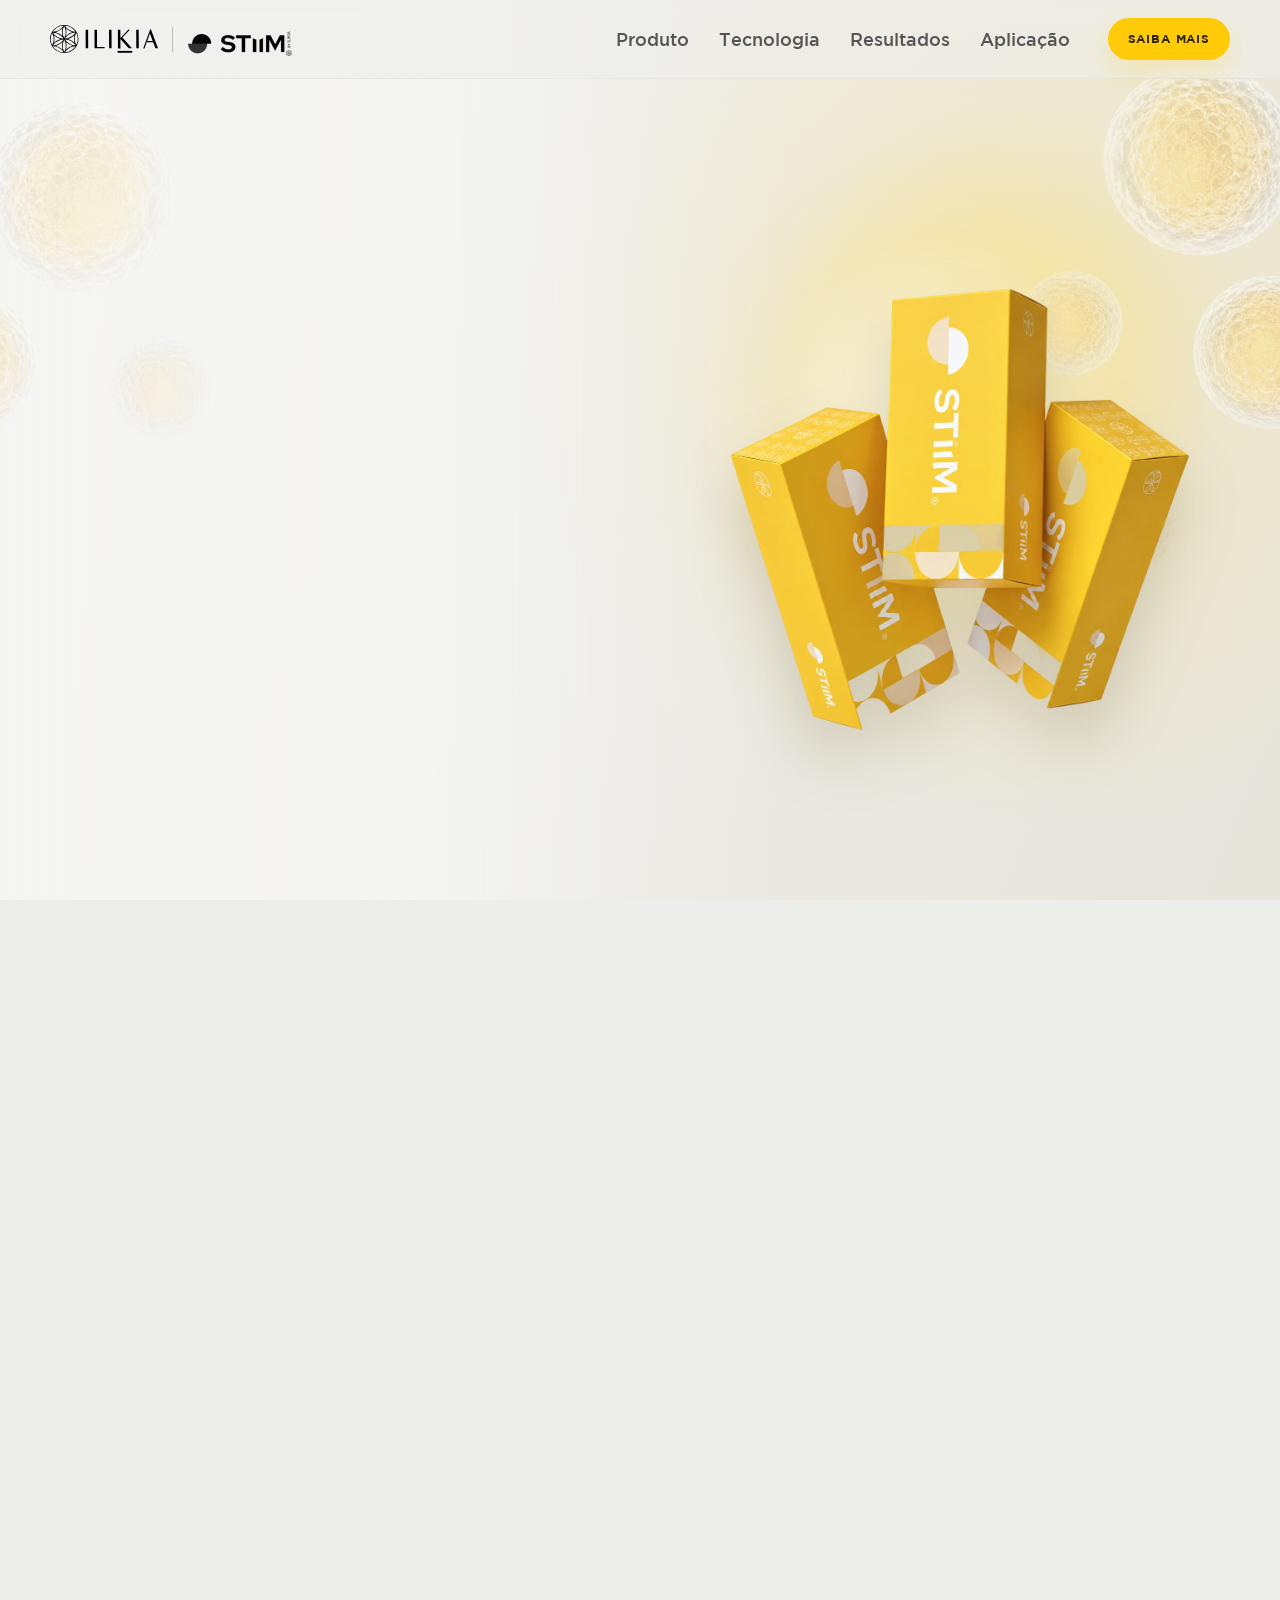
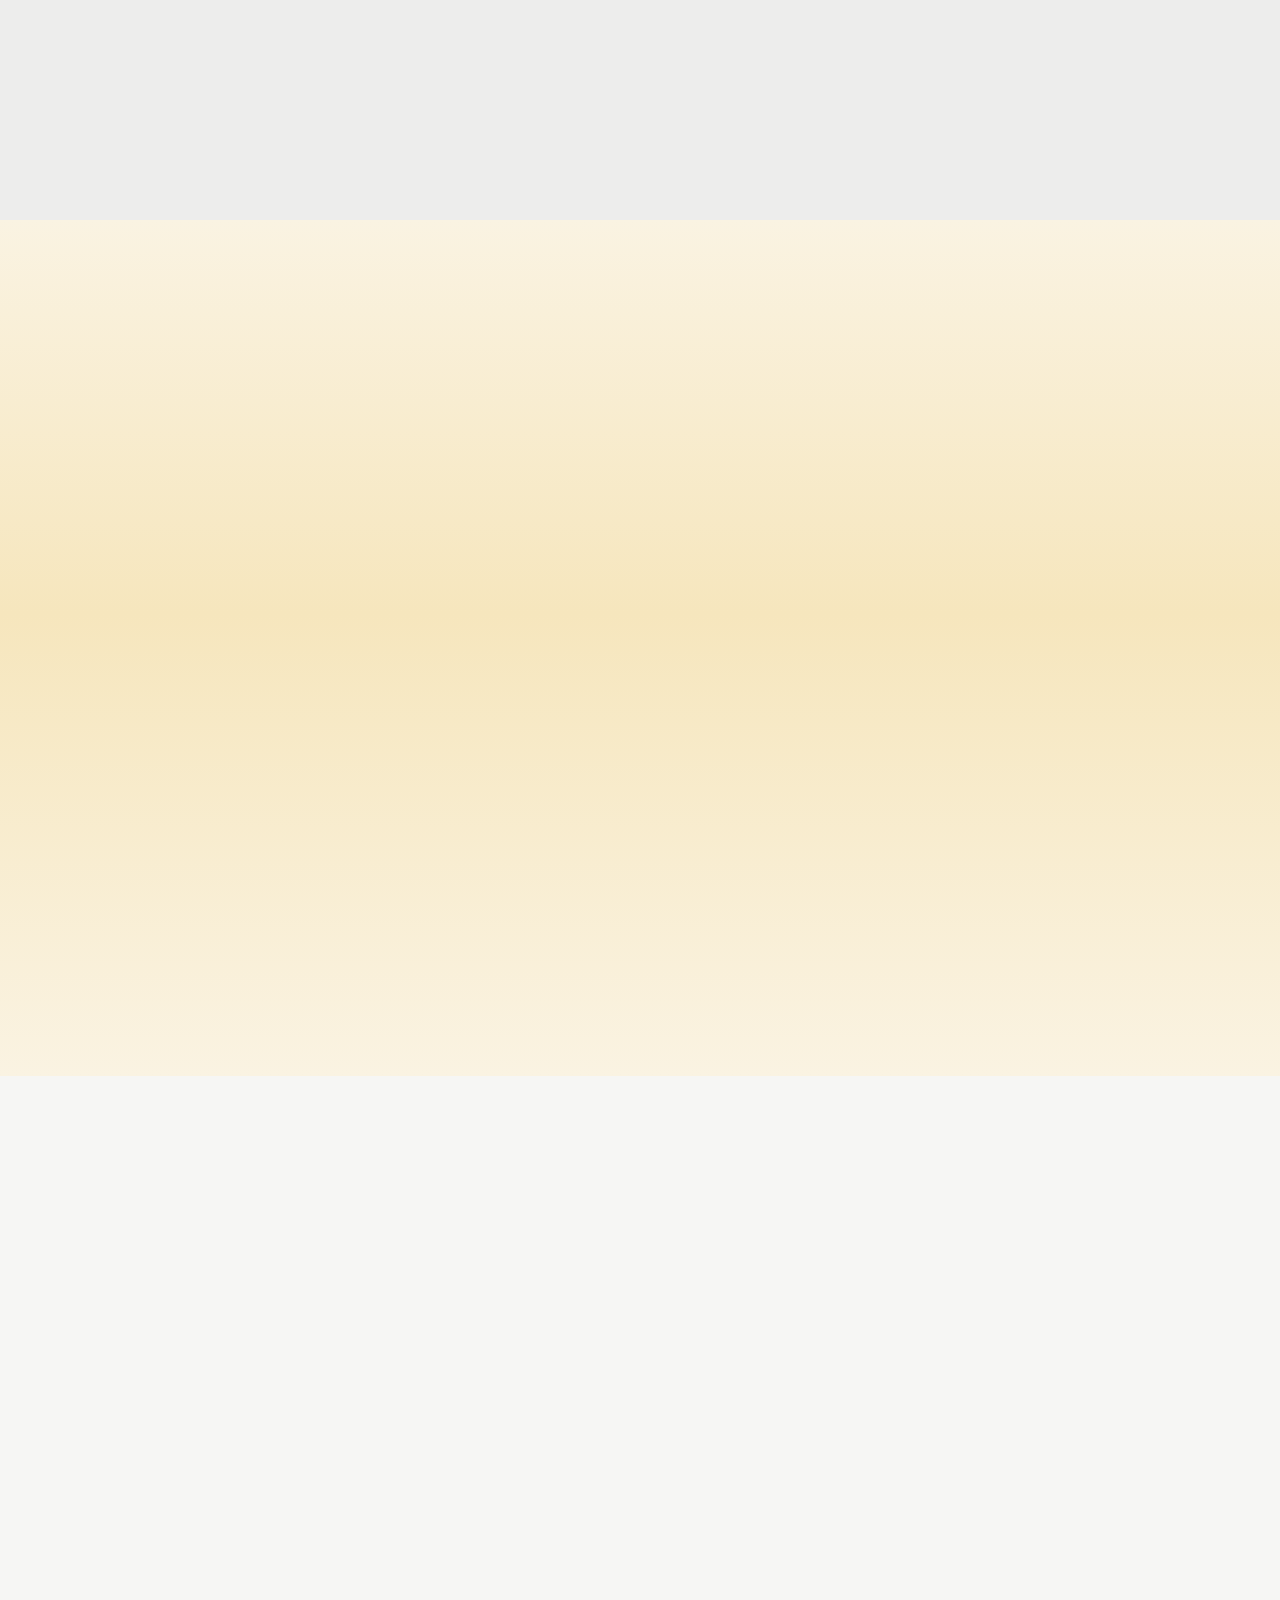
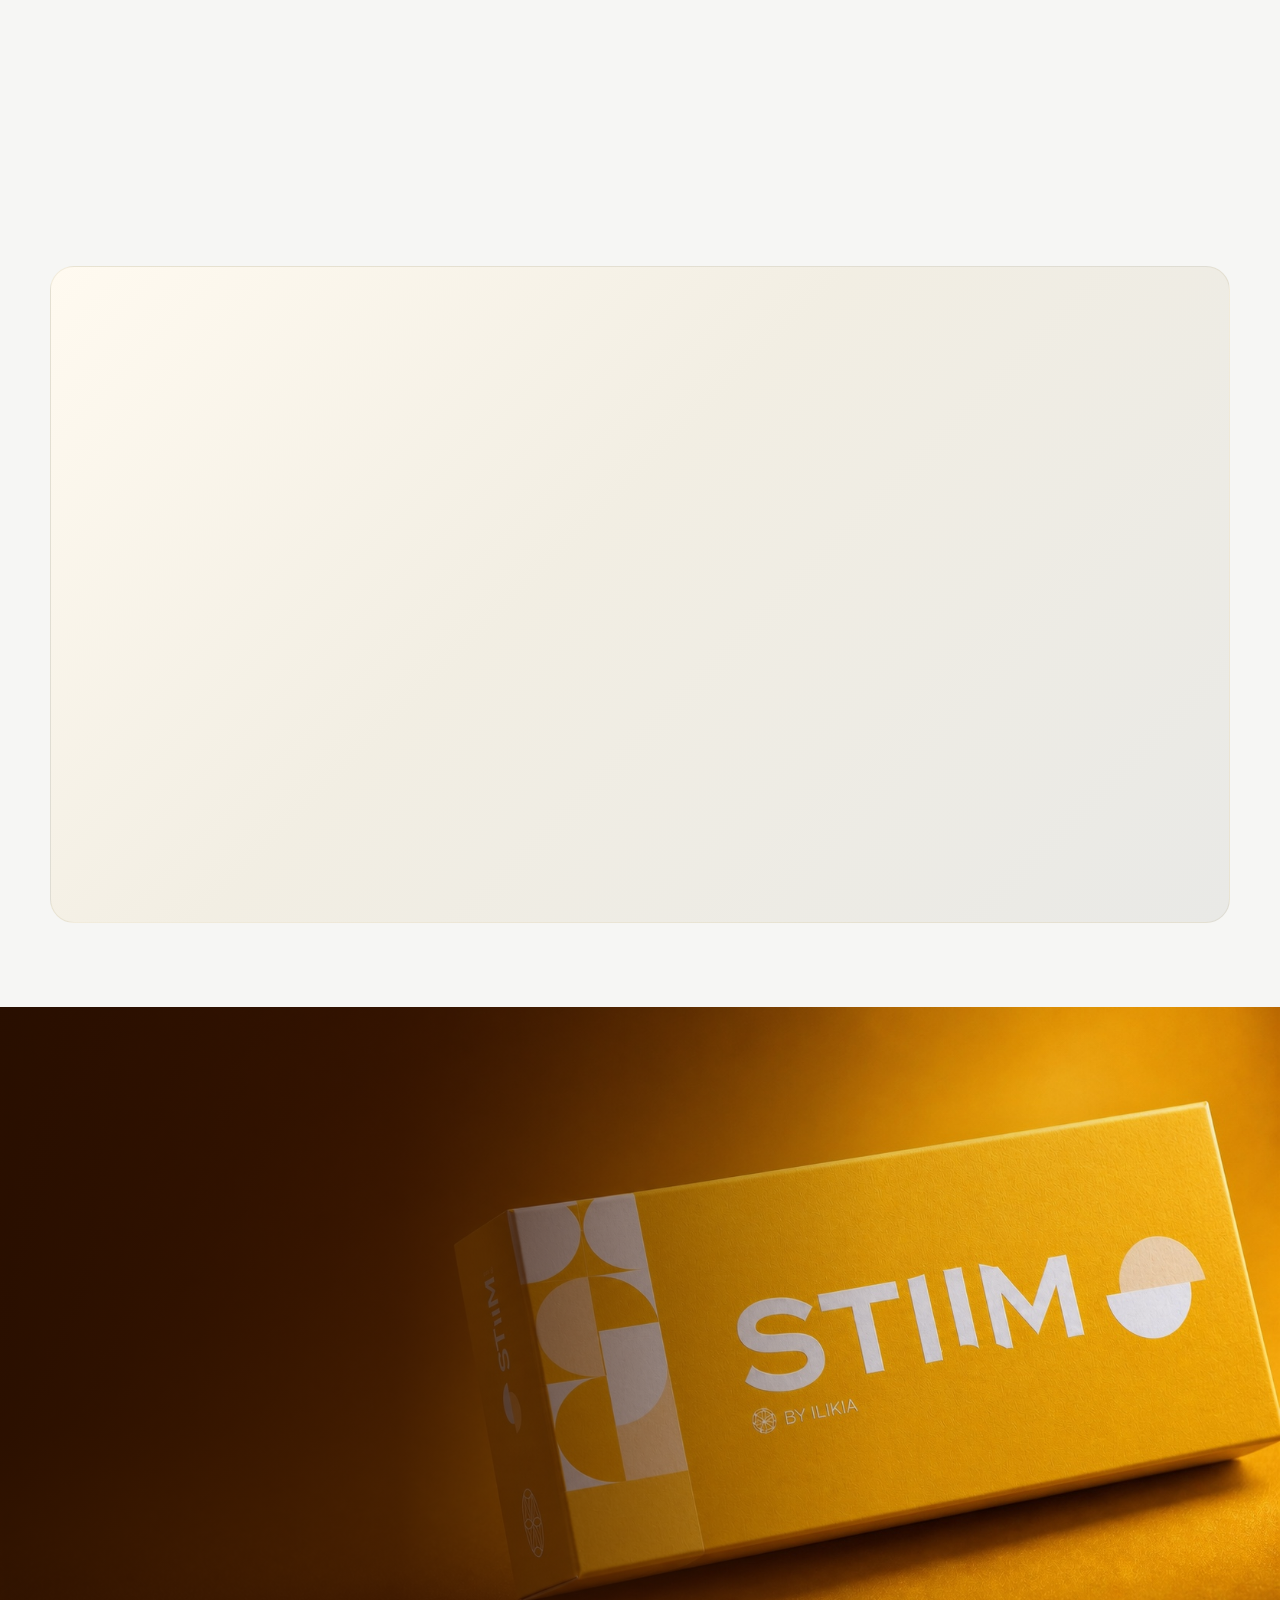
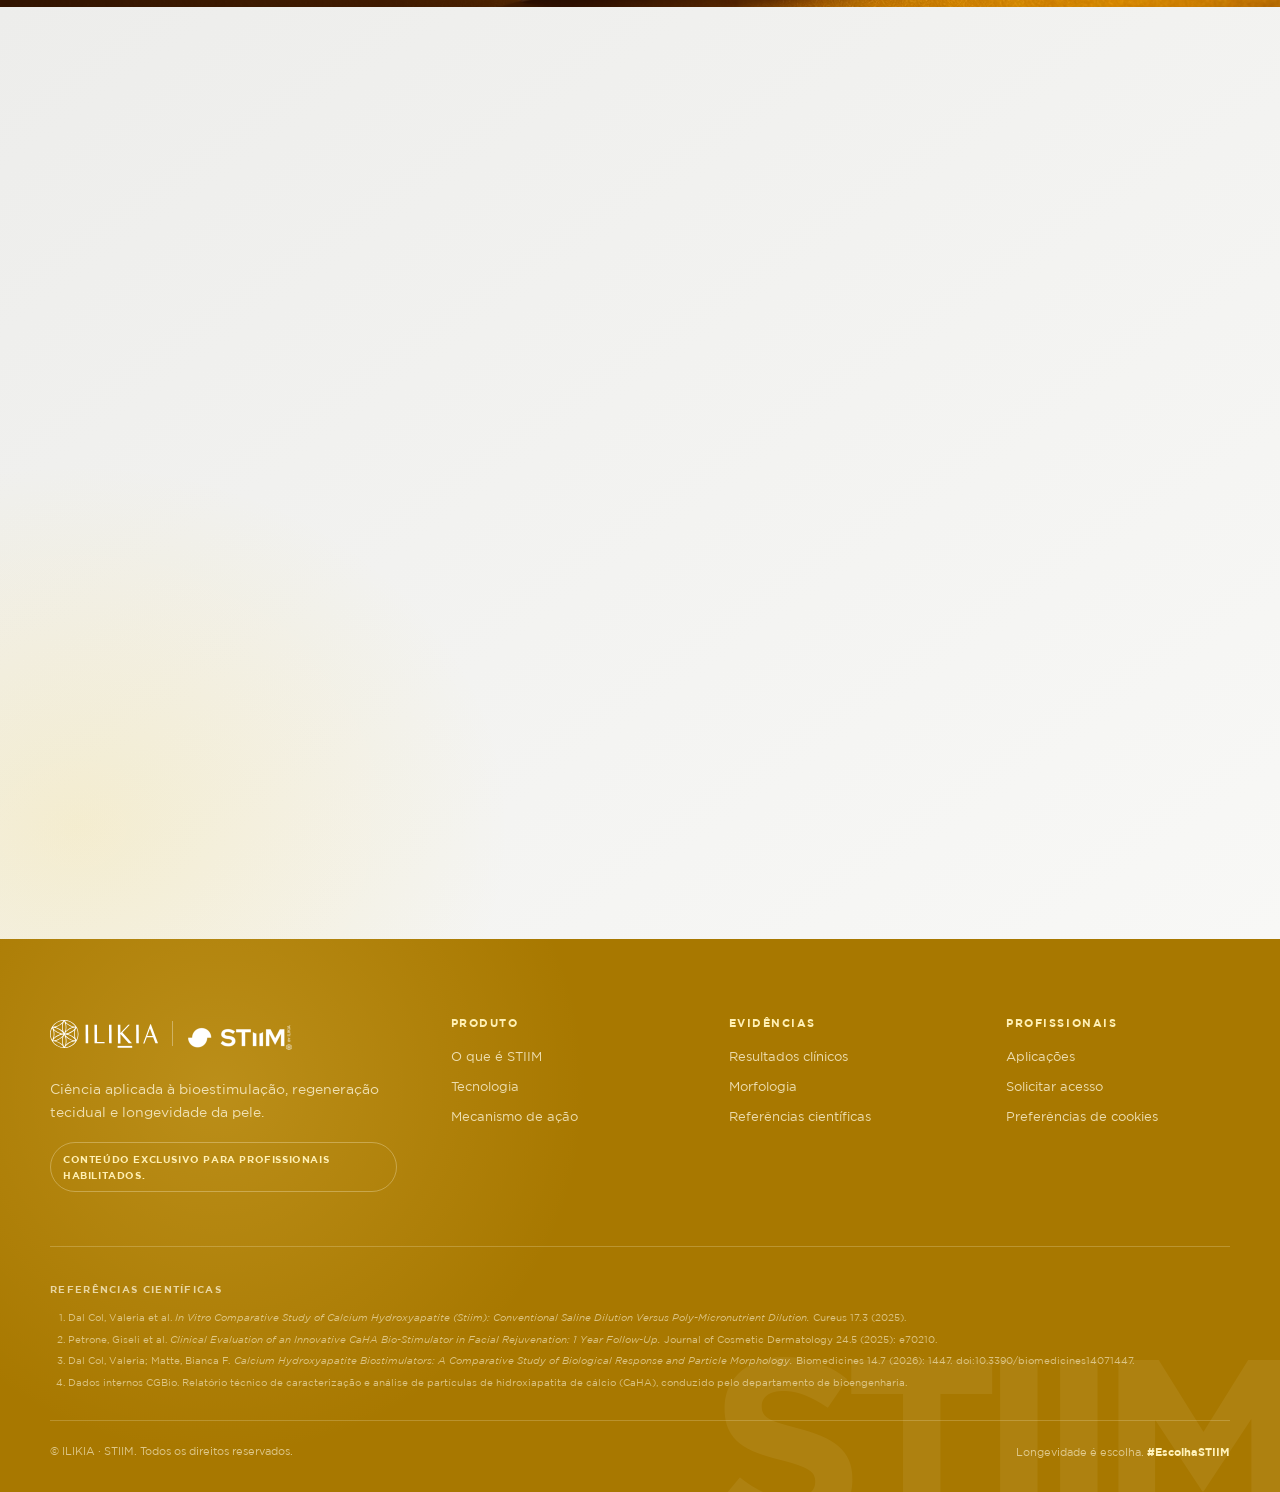
==== commit 3bde9277: "86ah19vv5: koko-build stiim-48967d8" ====
--- a/index.html
+++ b/index.html
@@ -10,7 +10,7 @@
   <meta property="og:type" content="website" />
   <meta property="og:image" content="assets/img/identidade-produto.png" />
 
-  <meta name="koko-build" content="stiim-f88812f" />
+  <meta name="koko-build" content="stiim-48967d8" />
   <link rel="preload" href="assets/fonts/GothamBook.woff2" as="font" type="font/woff2" crossorigin />
   <link rel="preload" href="assets/fonts/GOTHAM-BOLD.woff2" as="font" type="font/woff2" crossorigin />
   <link rel="stylesheet" href="styles-fa9c3e3b.css" />
@@ -448,7 +448,7 @@
                 uma concentracao: as imagens sao rotuladas pelo painel e pela escala, e quem
                 fala de maior e menor concentracao sao os dois cards de texto abaixo, que sao
                 copy ja aprovada. Ver relatorio - isso precisa do ok do cliente.
-             O JS do slider ([data-concentration-slider]) continua no script-2d608274.js, inerte por
+             O JS do slider ([data-concentration-slider]) continua no script-d10c58c1.js, inerte por
              nao achar mais o elemento, caso o comparador volte. -->
         <div class="concentration-figures" role="group" aria-label="Morfologia das microesferas de STIIM em duas ampliações">
           <figure>
@@ -586,6 +586,6 @@
   <span class="mobile-whatsapp-copy"><strong>WhatsApp</strong><small>Fale com a equipe ILIKIA</small></span>
 </button>
 
-<script src="script-2d608274.js"></script>
+<script src="script-d10c58c1.js"></script>
 </body>
 </html>
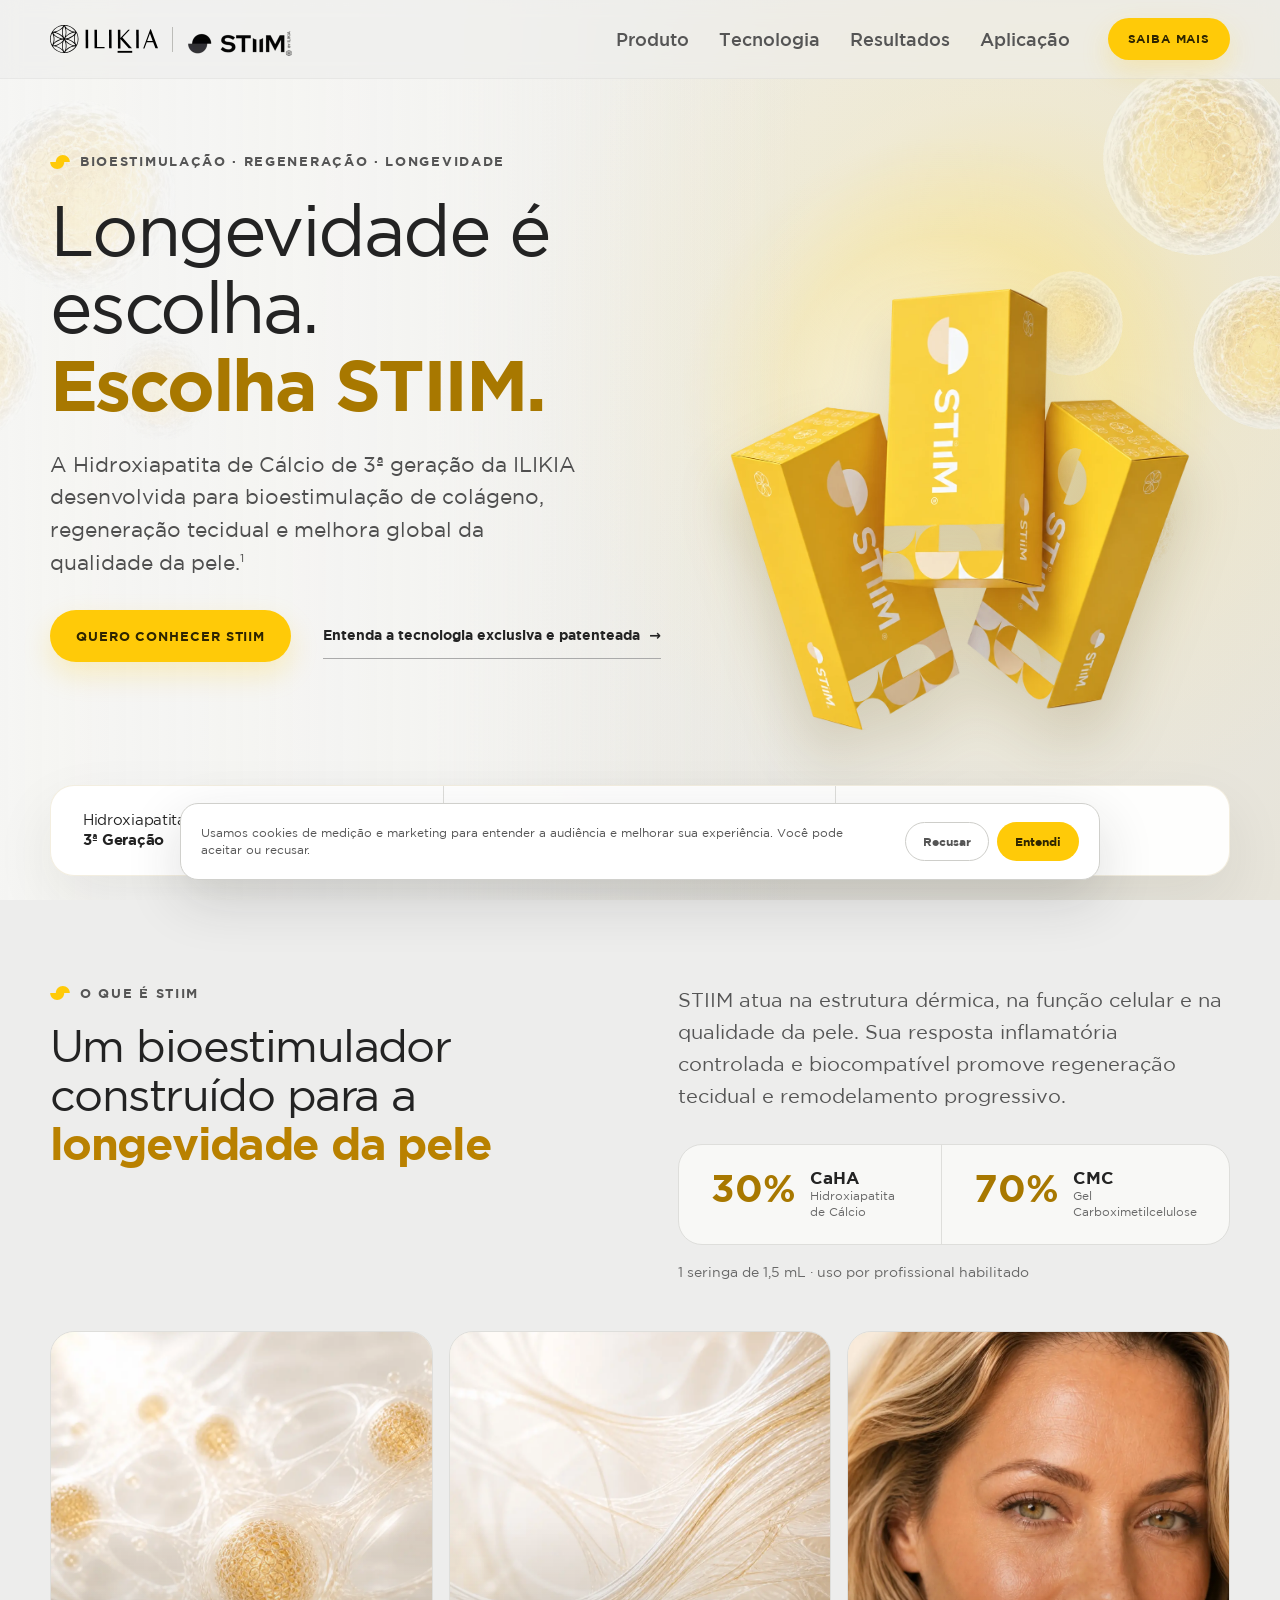
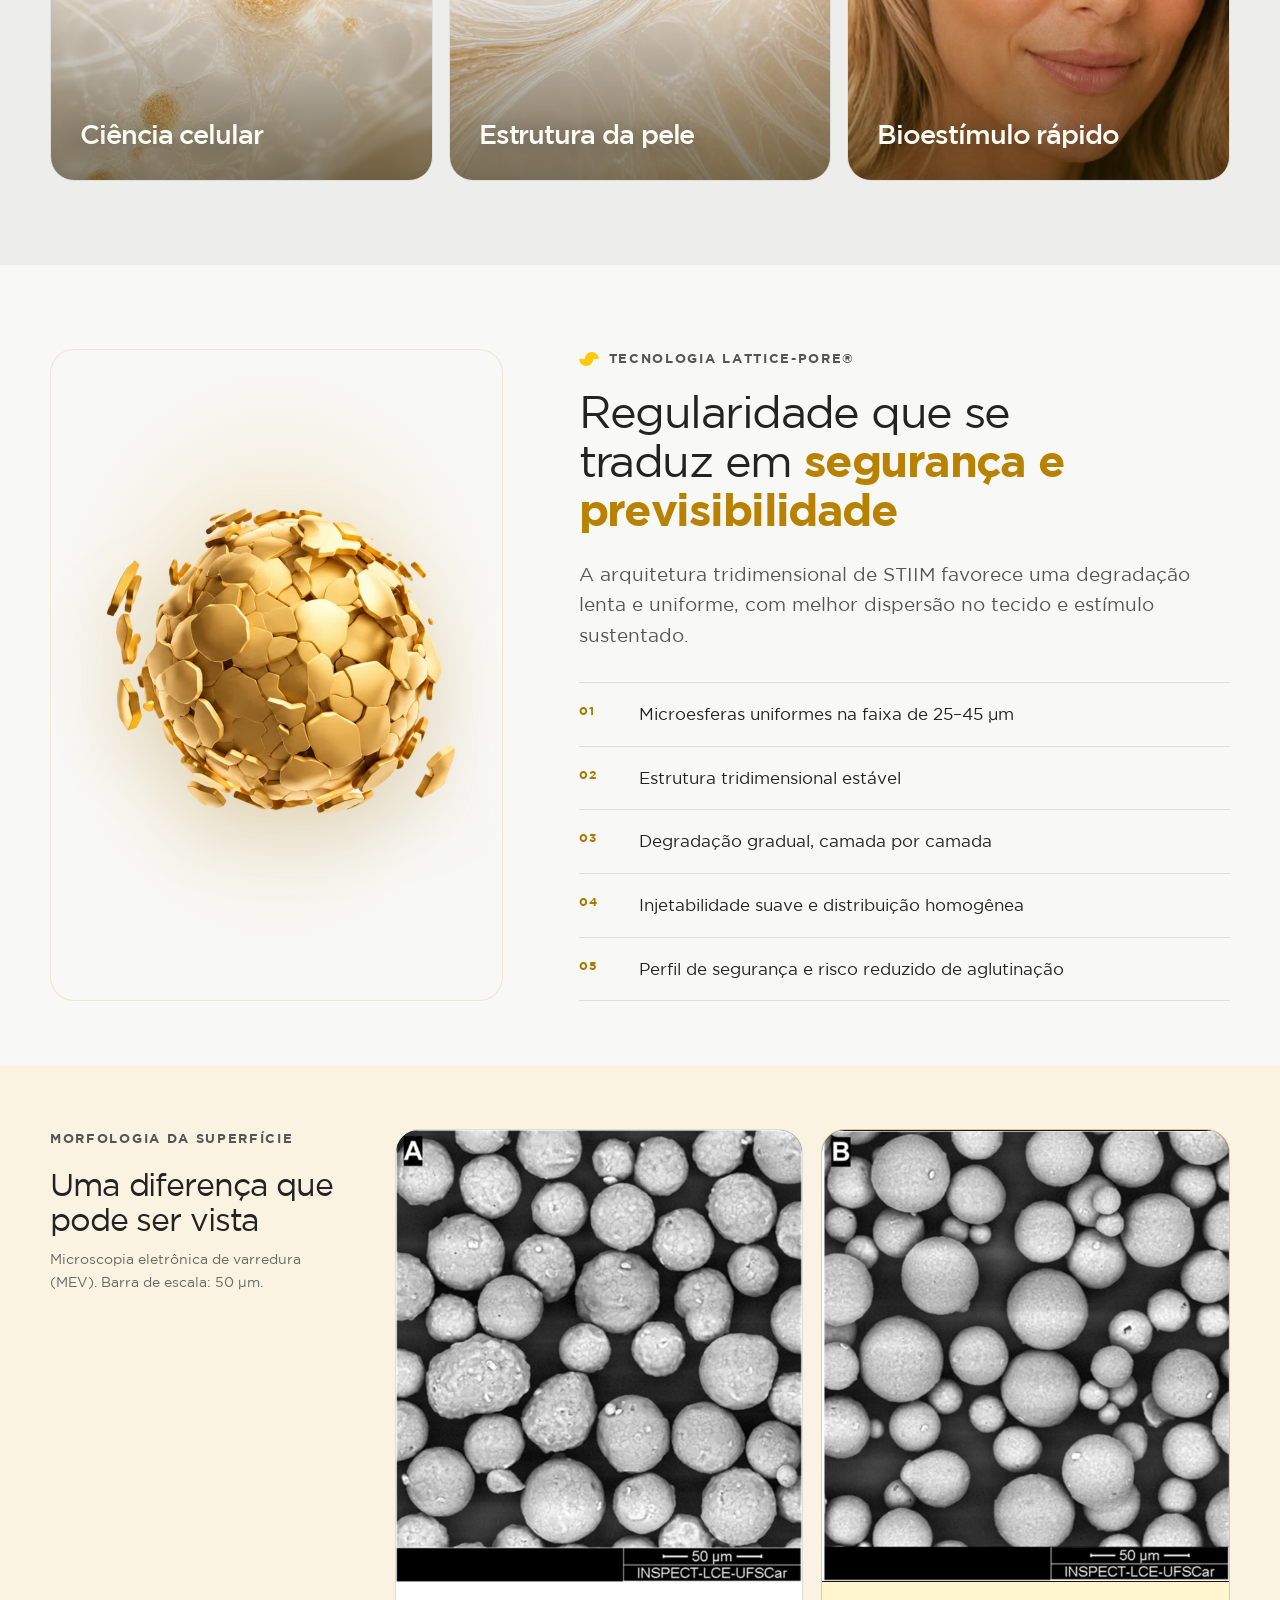
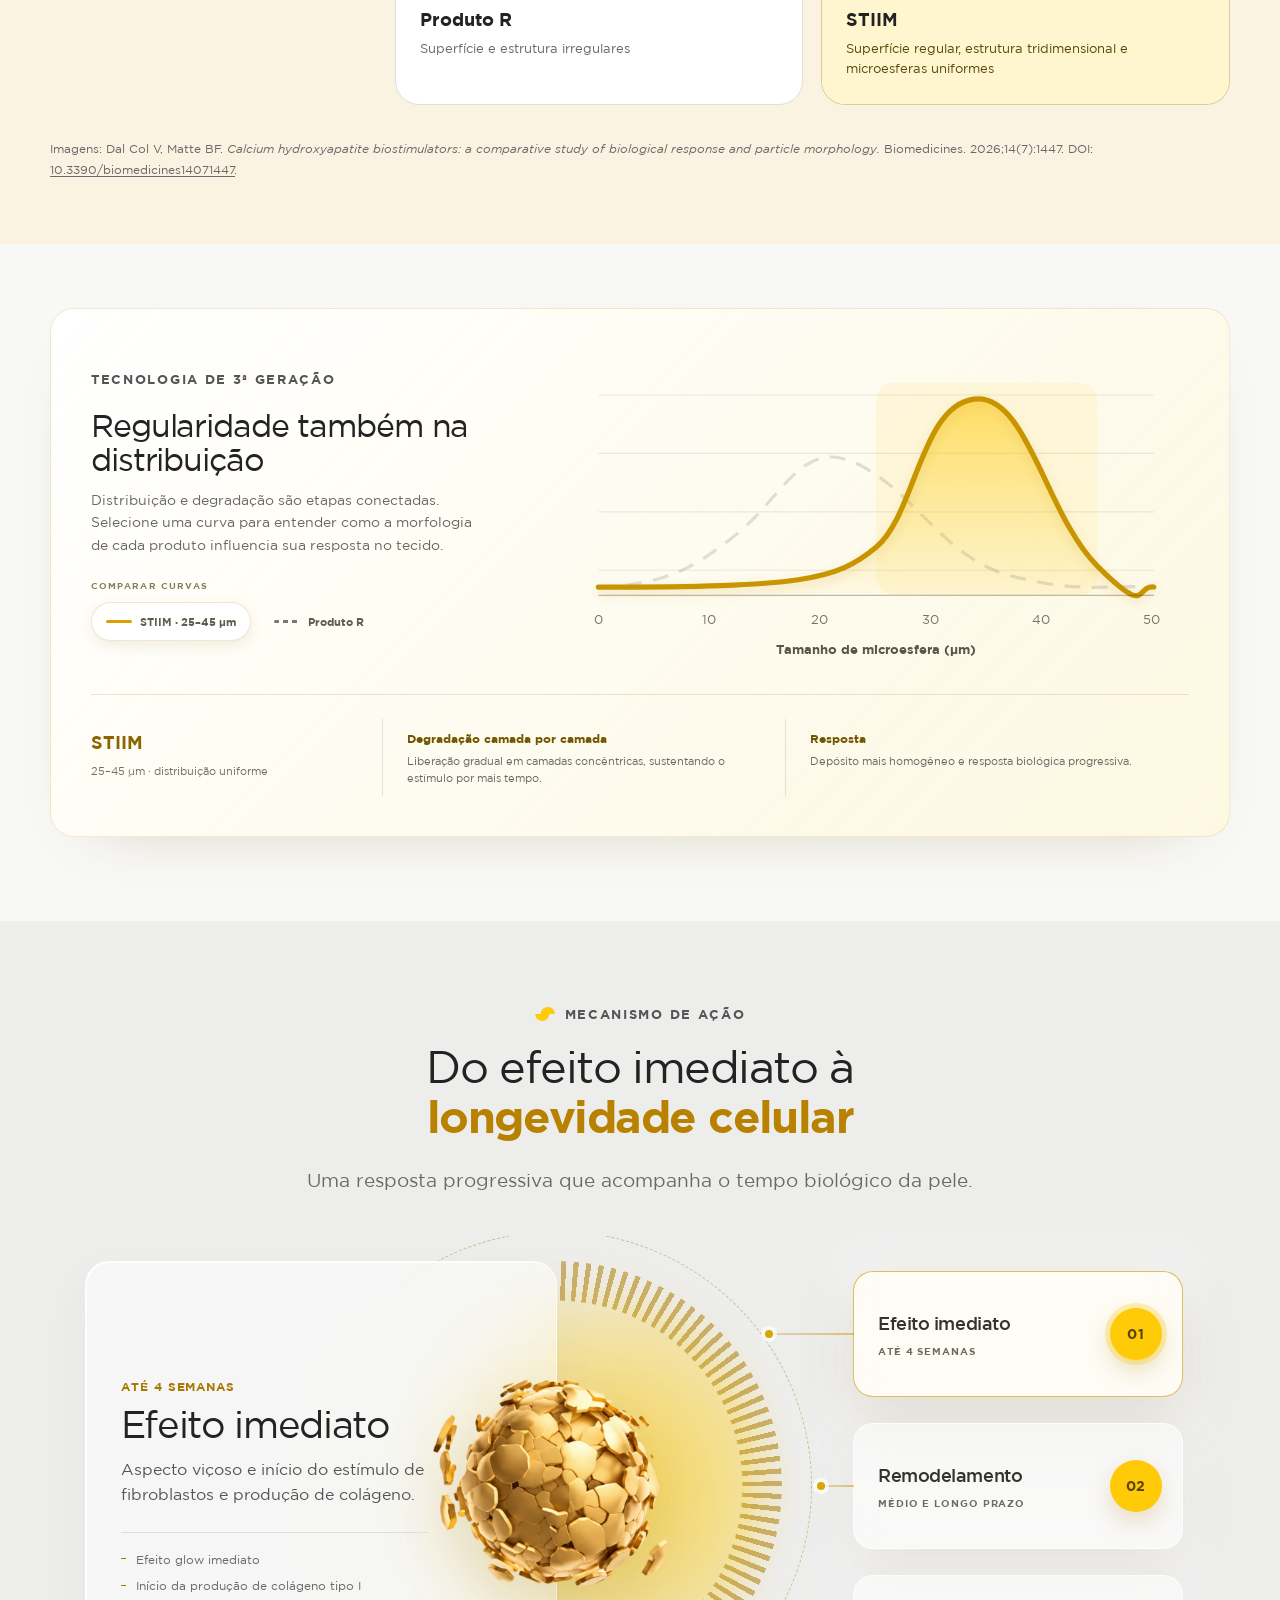
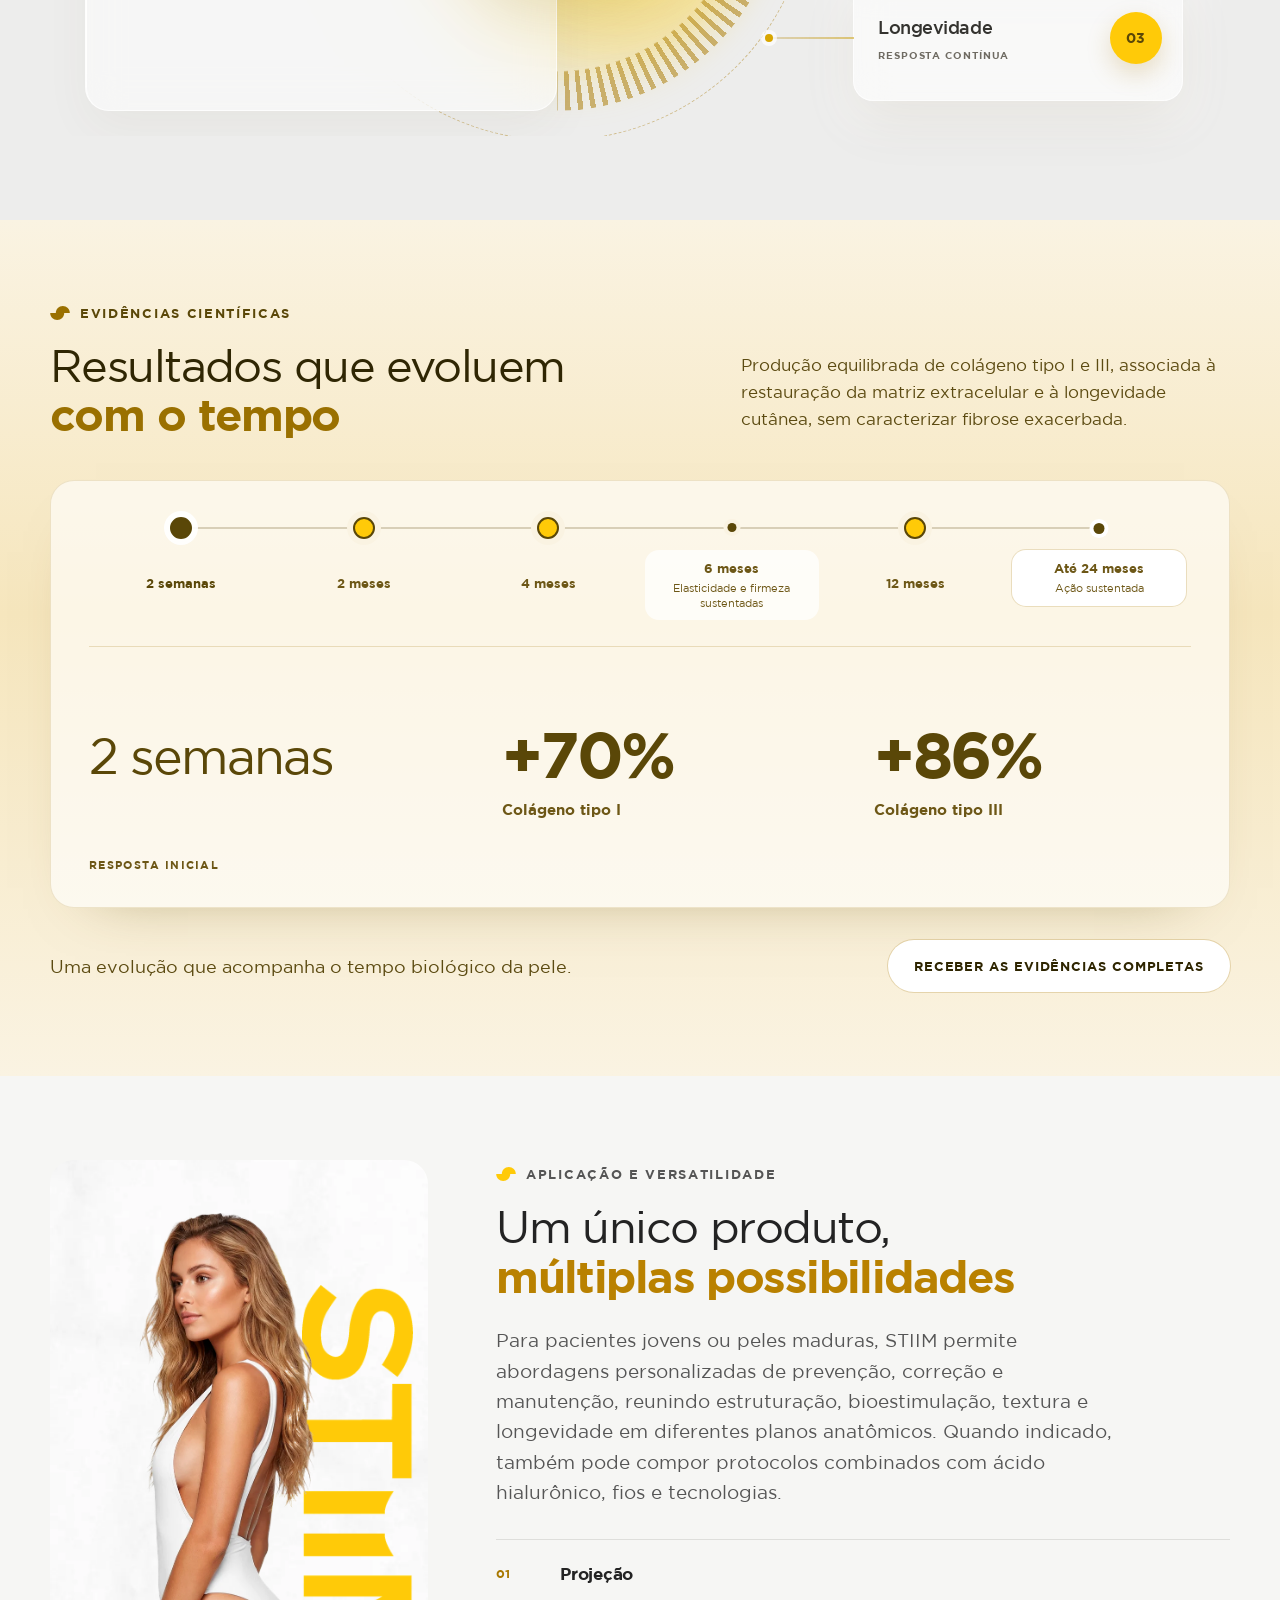
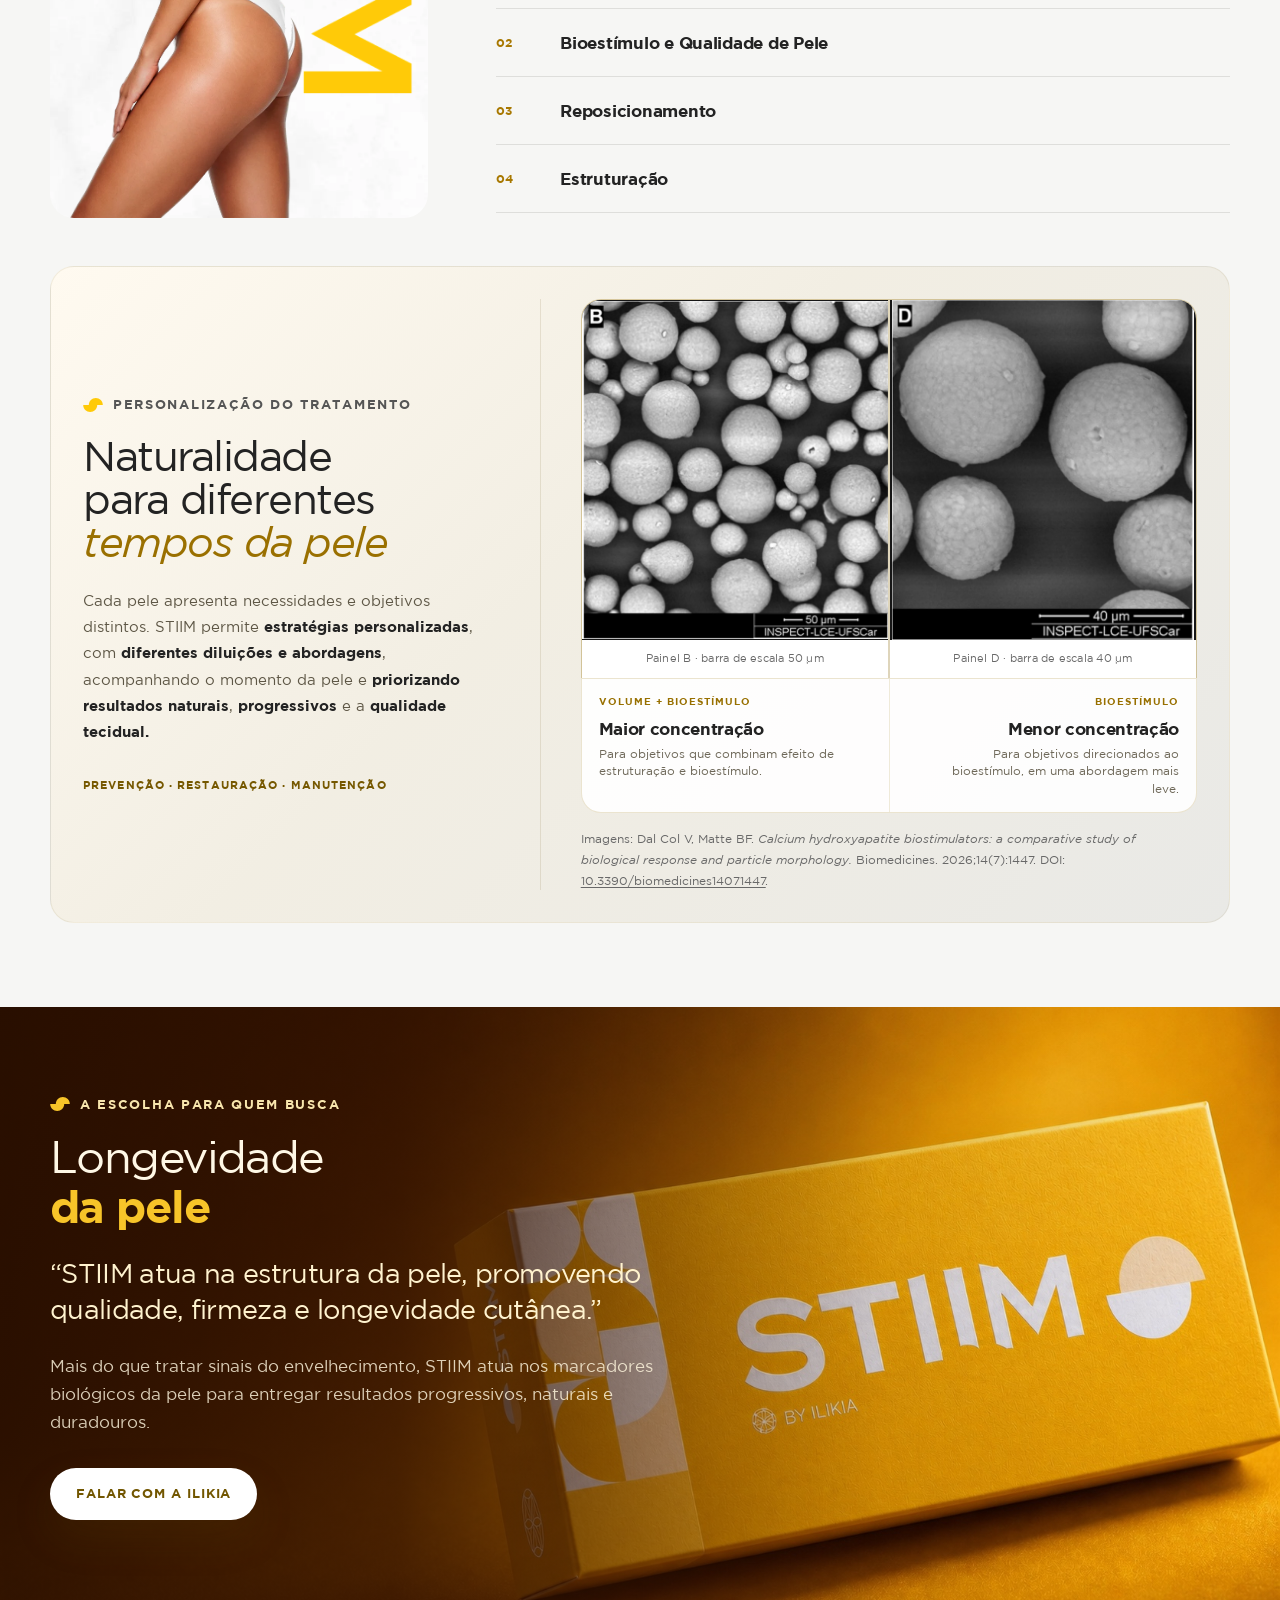
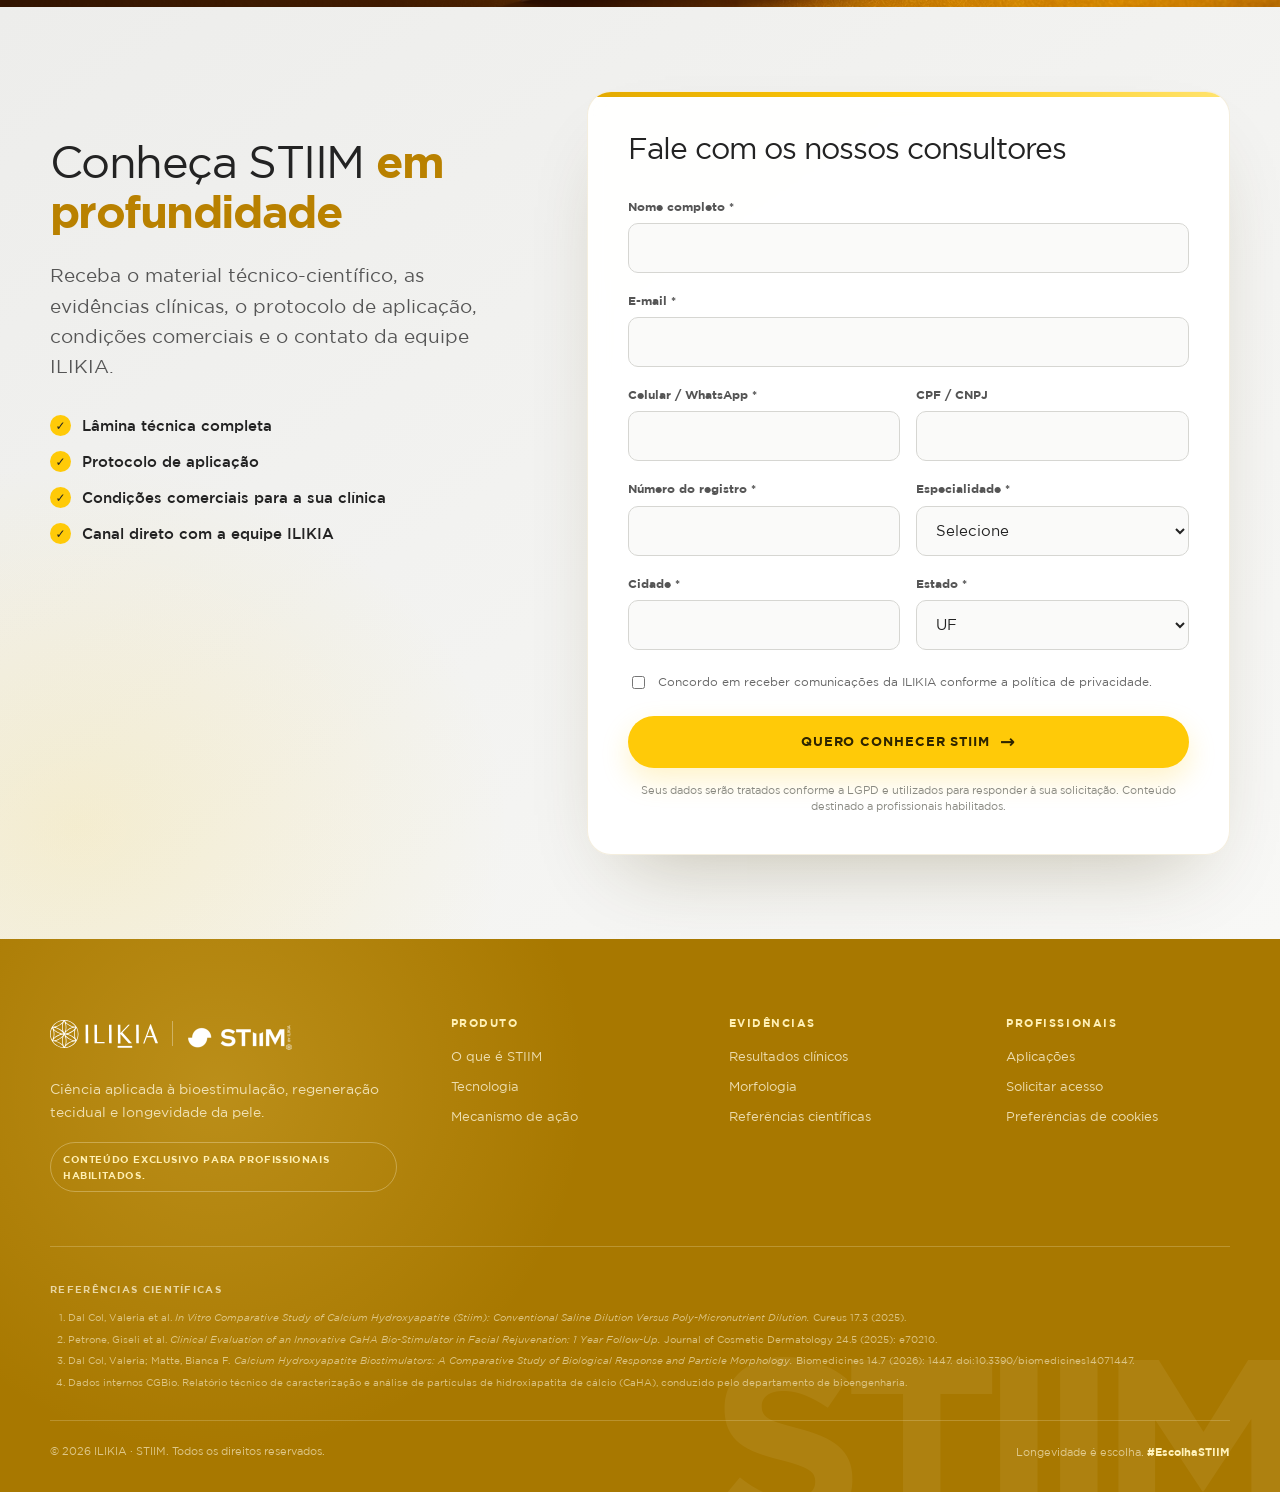
==== commit 48967d87: "86ah19vv5: traz a migração do form para a Conversions API do RD (33a2d96 do Murilo em agenciakoko/il" ====
--- a/index.html
+++ b/index.html
@@ -10,7 +10,7 @@
   <meta property="og:type" content="website" />
   <meta property="og:image" content="assets/img/identidade-produto.png" />
 
-  <meta name="koko-build" content="stiim-48967d8" />
+  <meta name="koko-build" content="stiim-e556334" />
   <link rel="preload" href="assets/fonts/GothamBook.woff2" as="font" type="font/woff2" crossorigin />
   <link rel="preload" href="assets/fonts/GOTHAM-BOLD.woff2" as="font" type="font/woff2" crossorigin />
   <link rel="stylesheet" href="styles-fa9c3e3b.css" />
